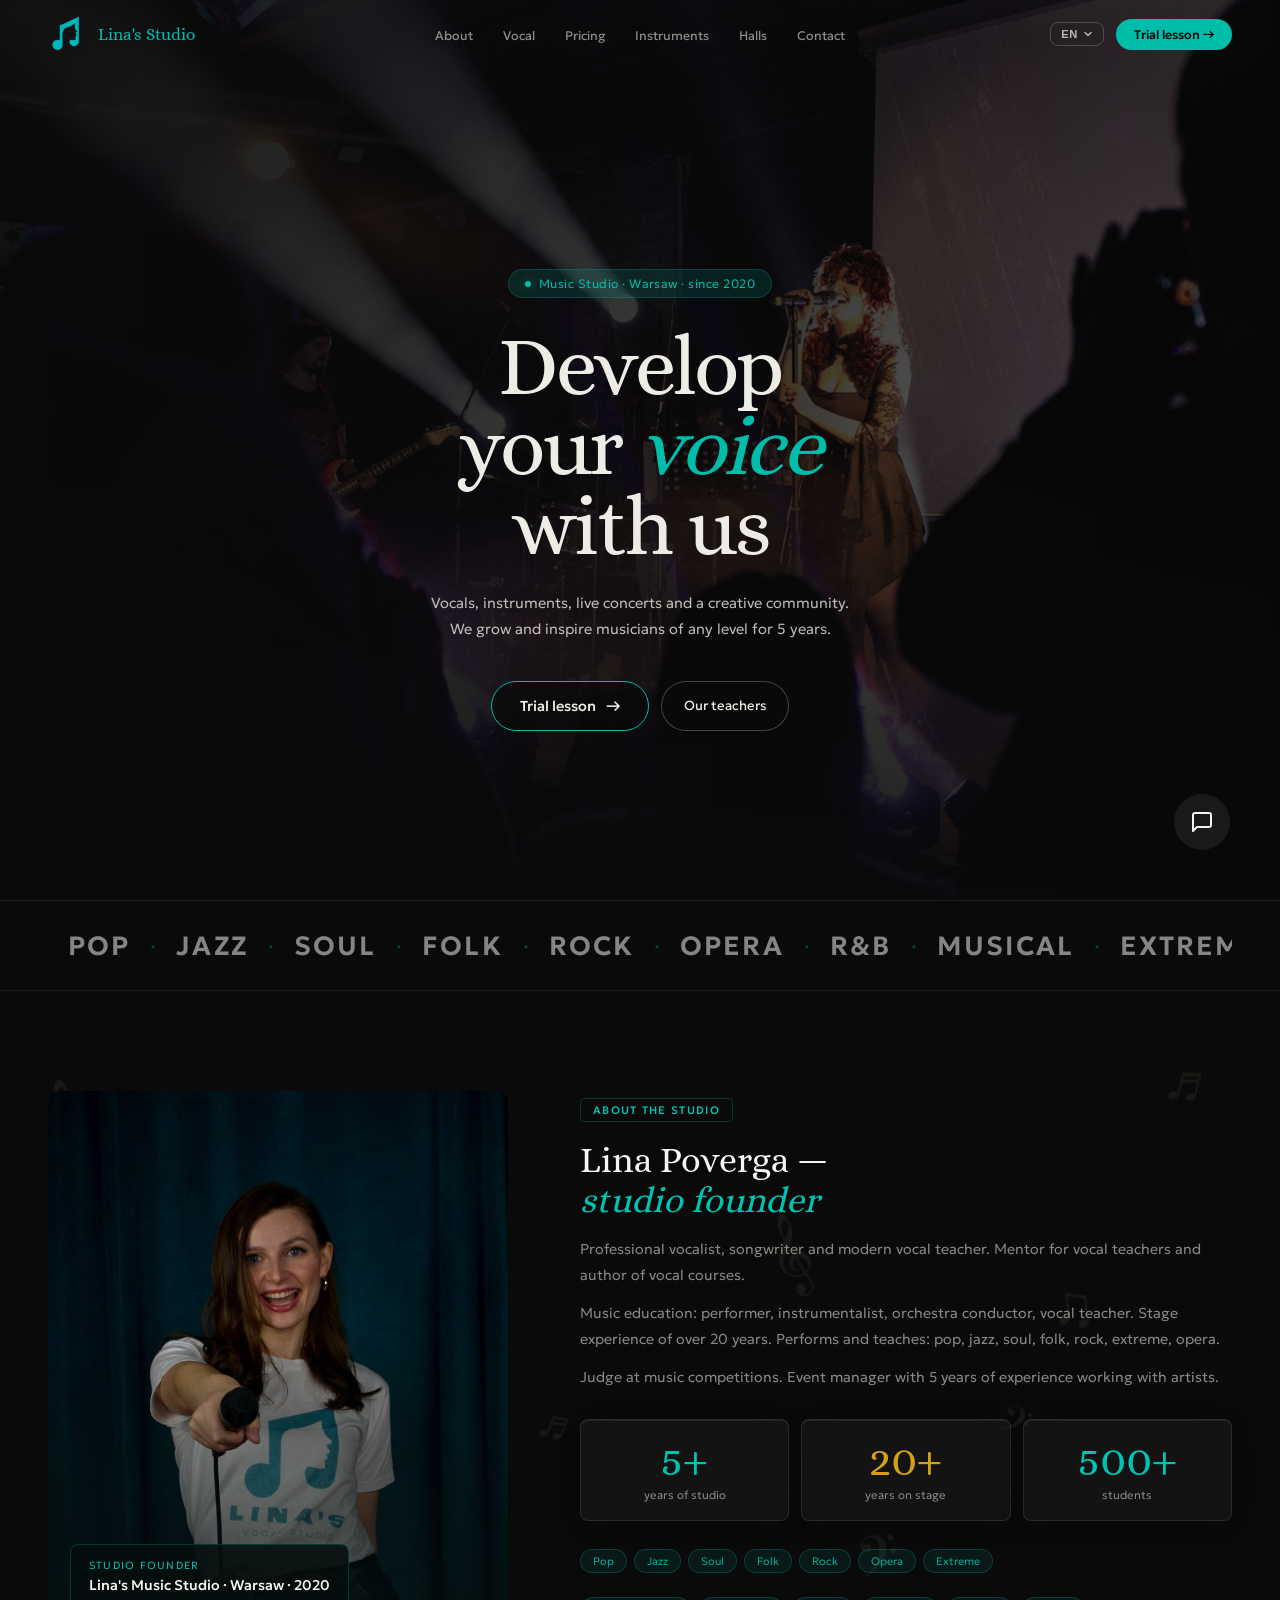
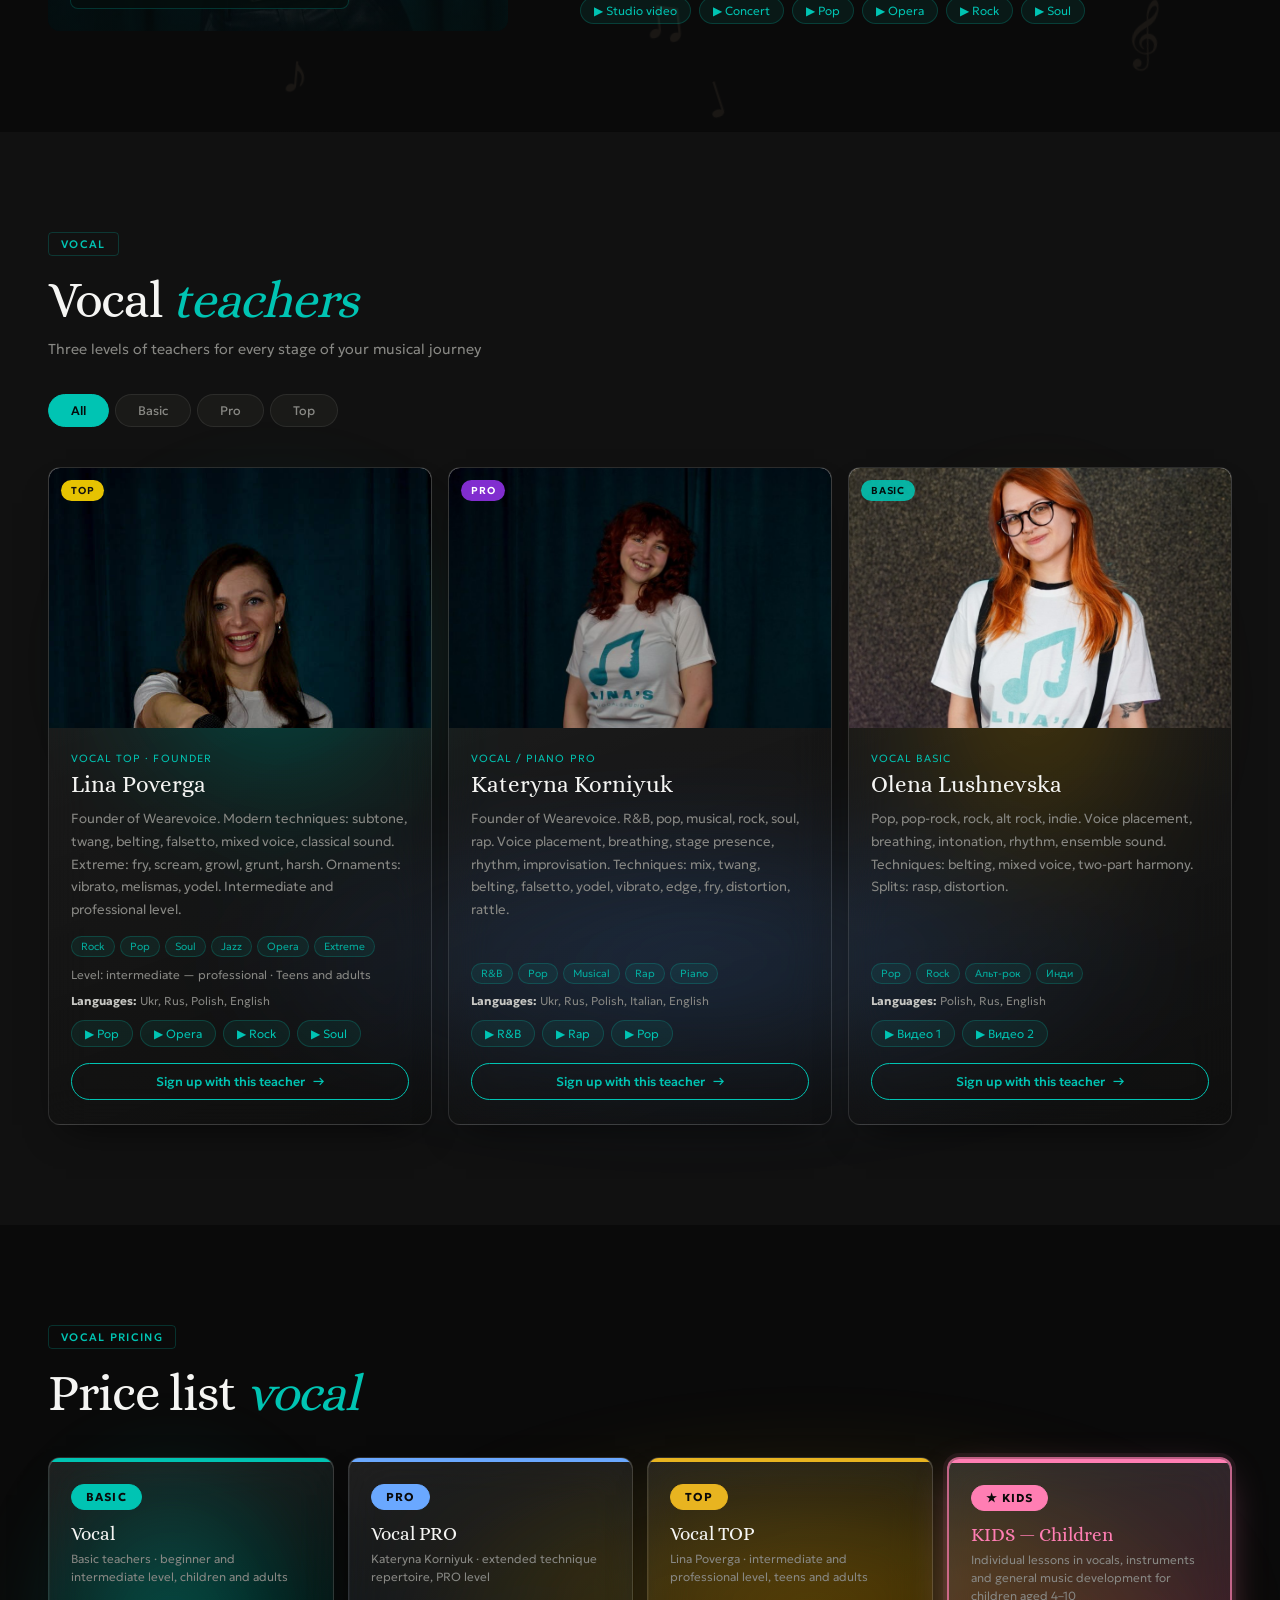
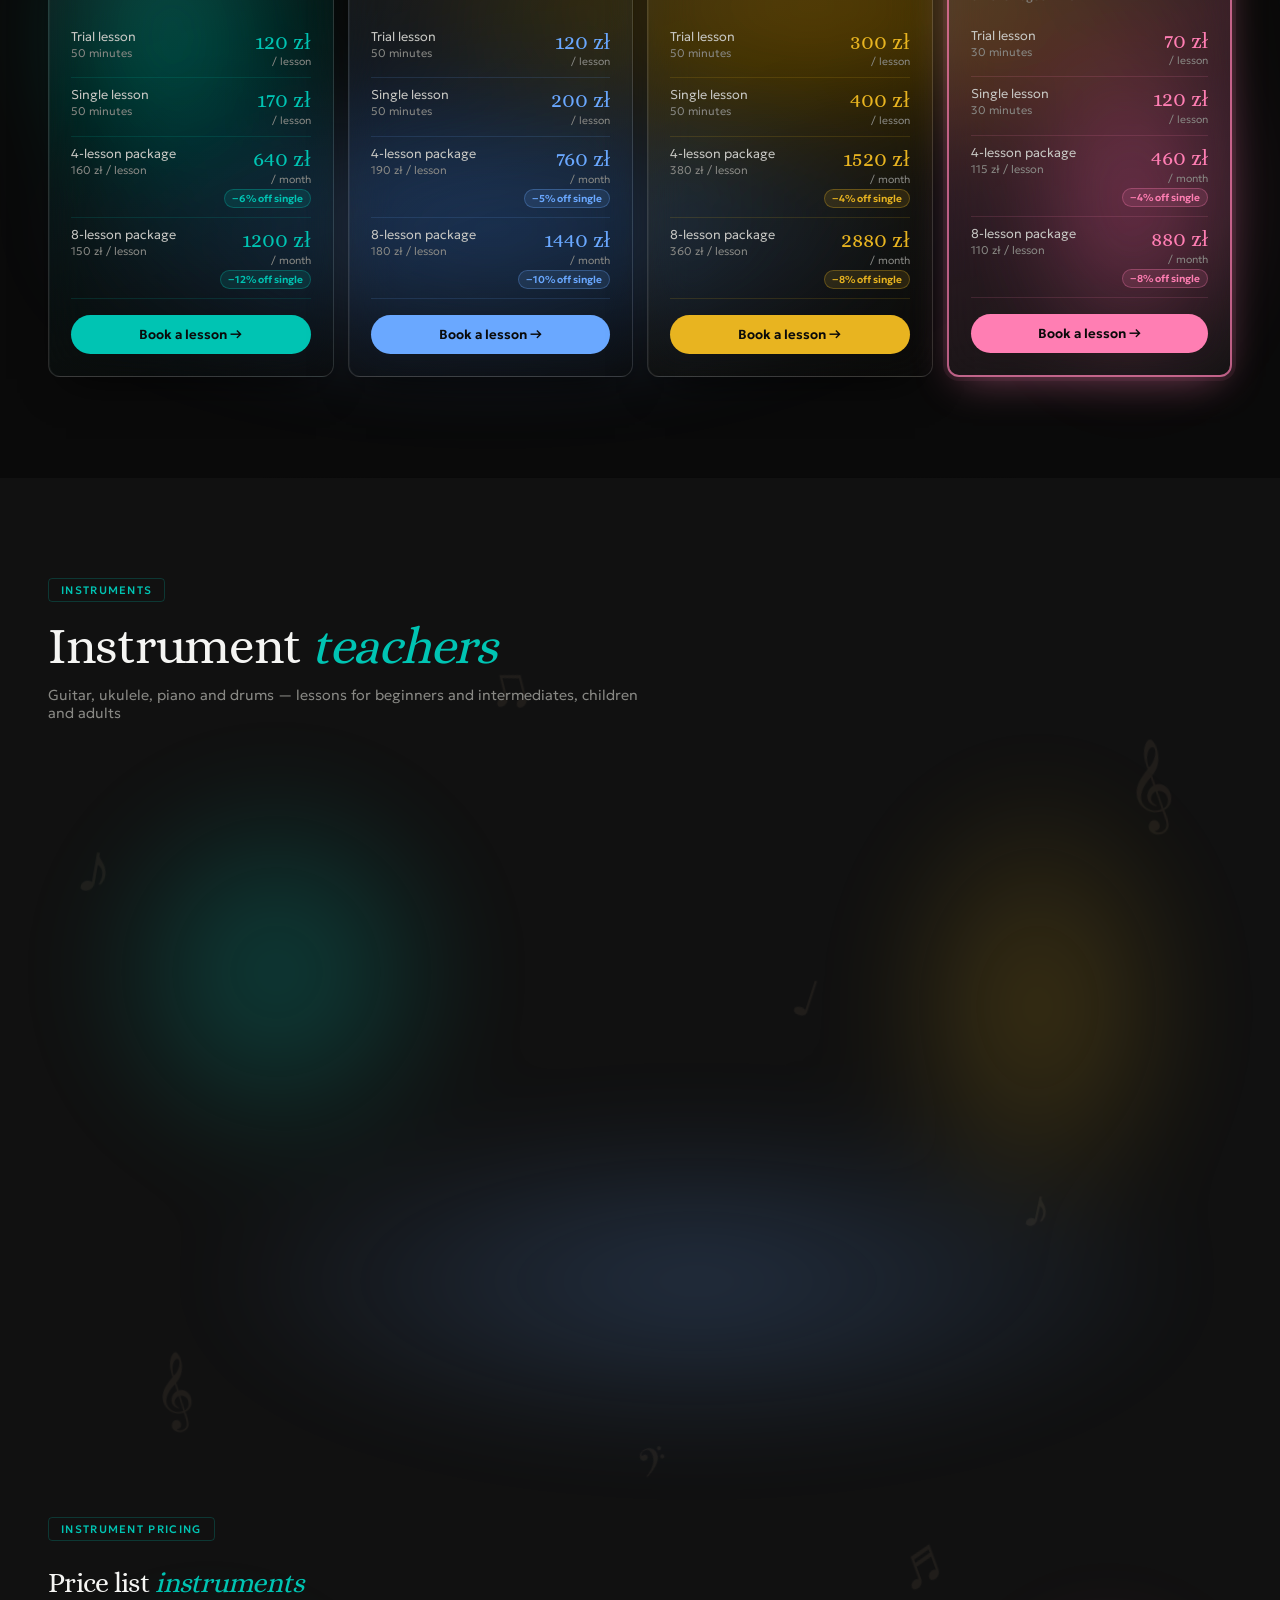
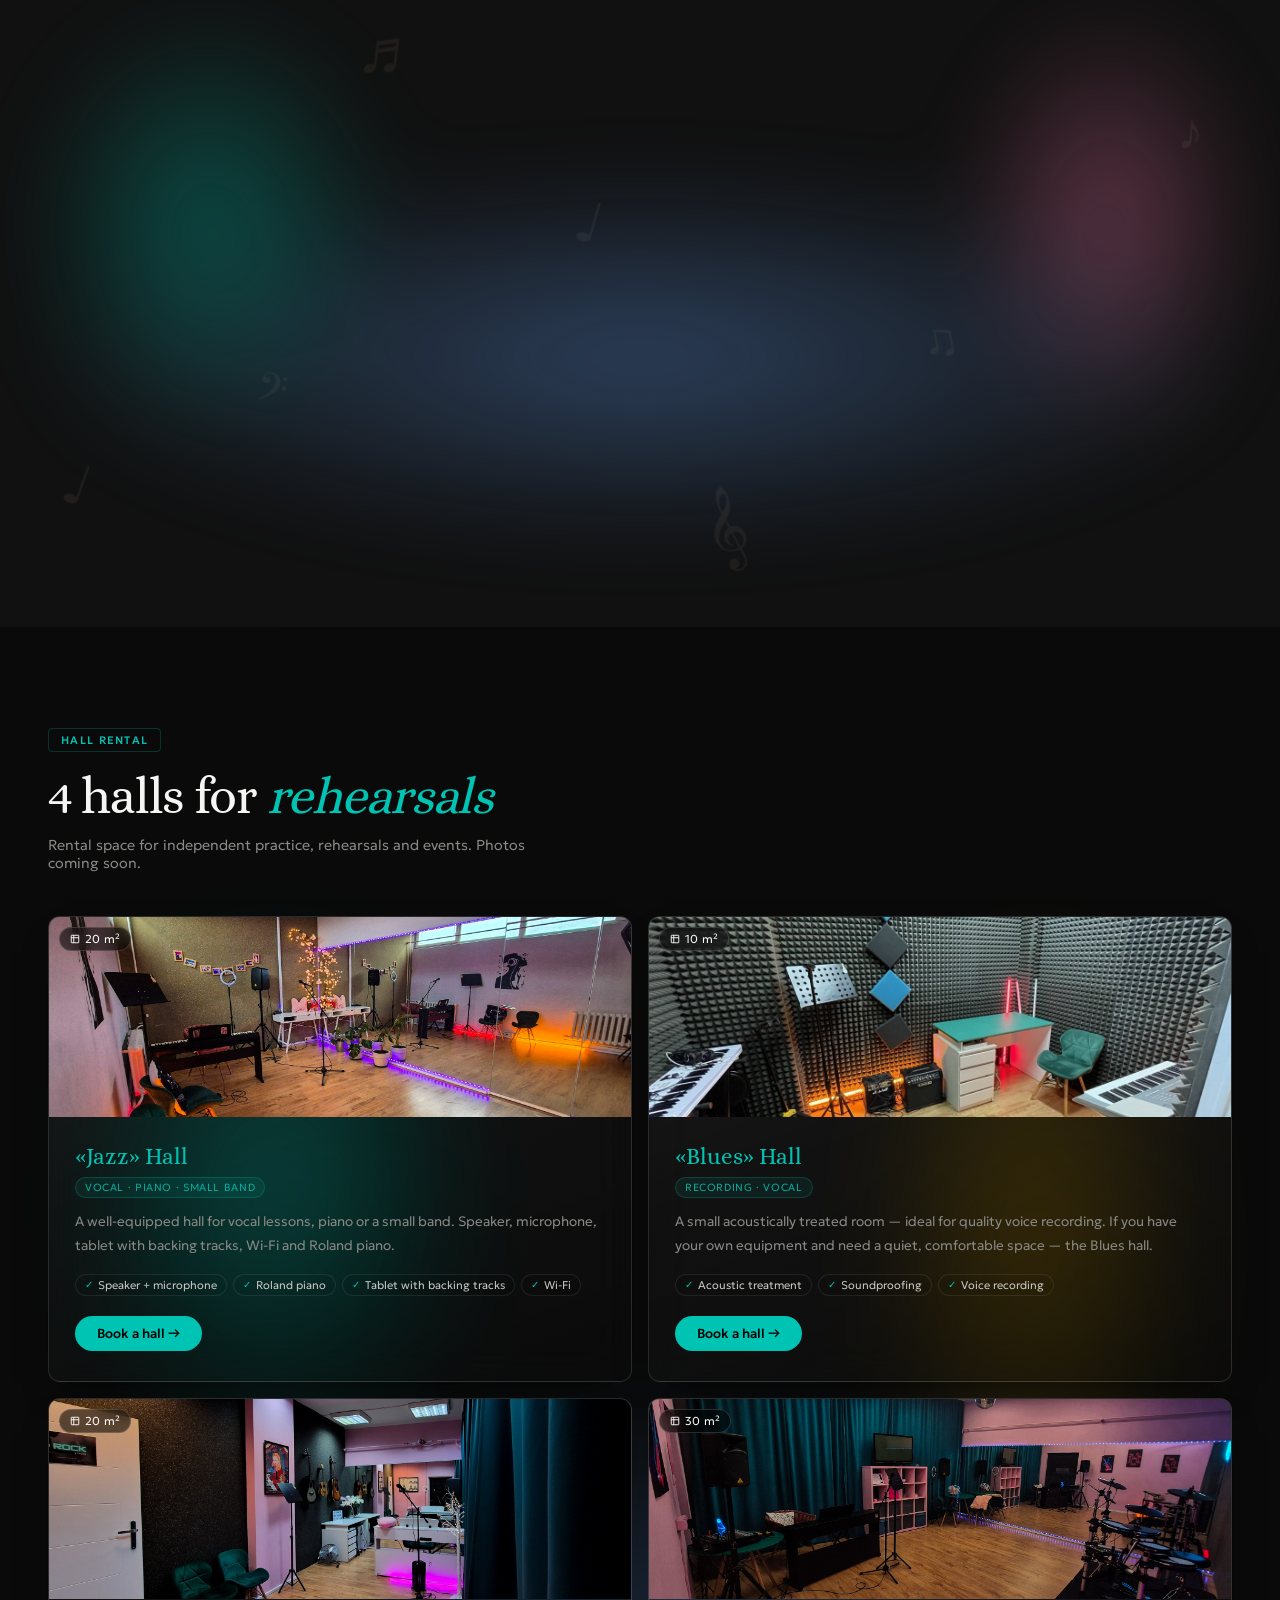
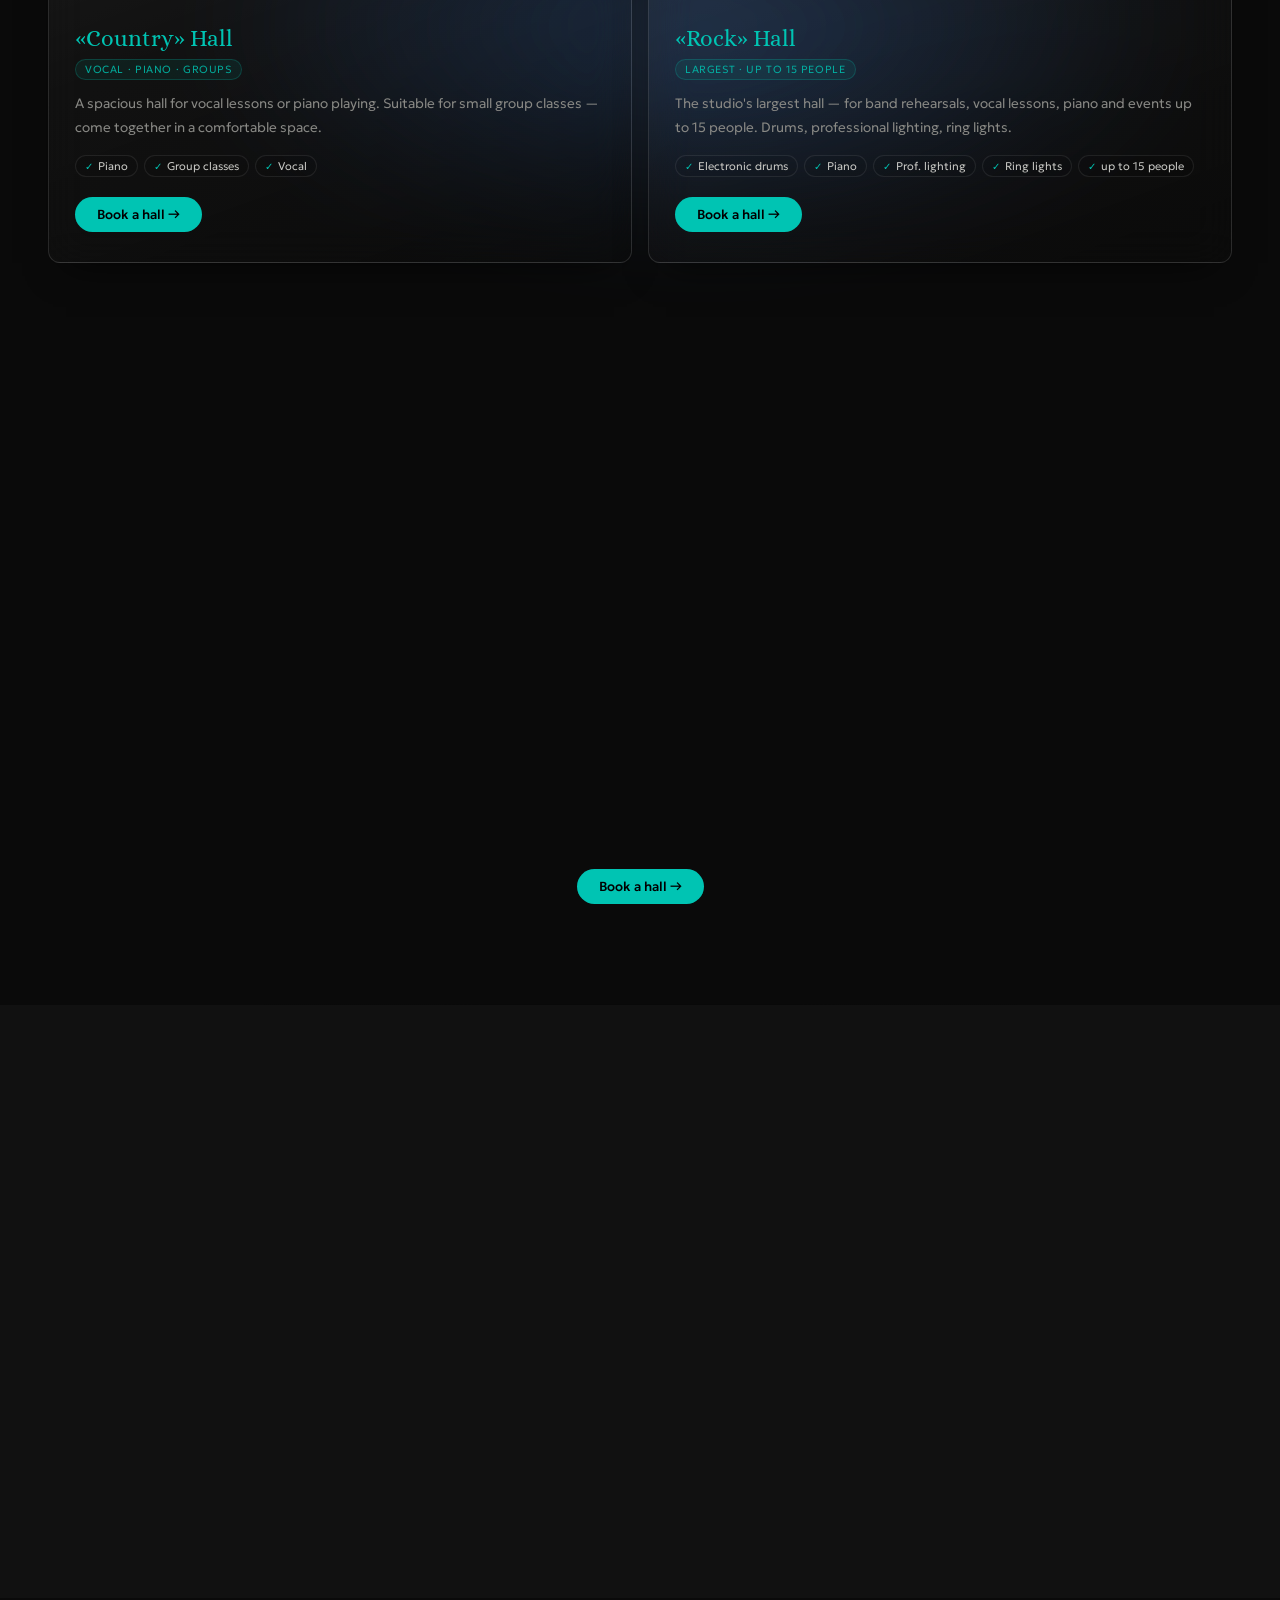
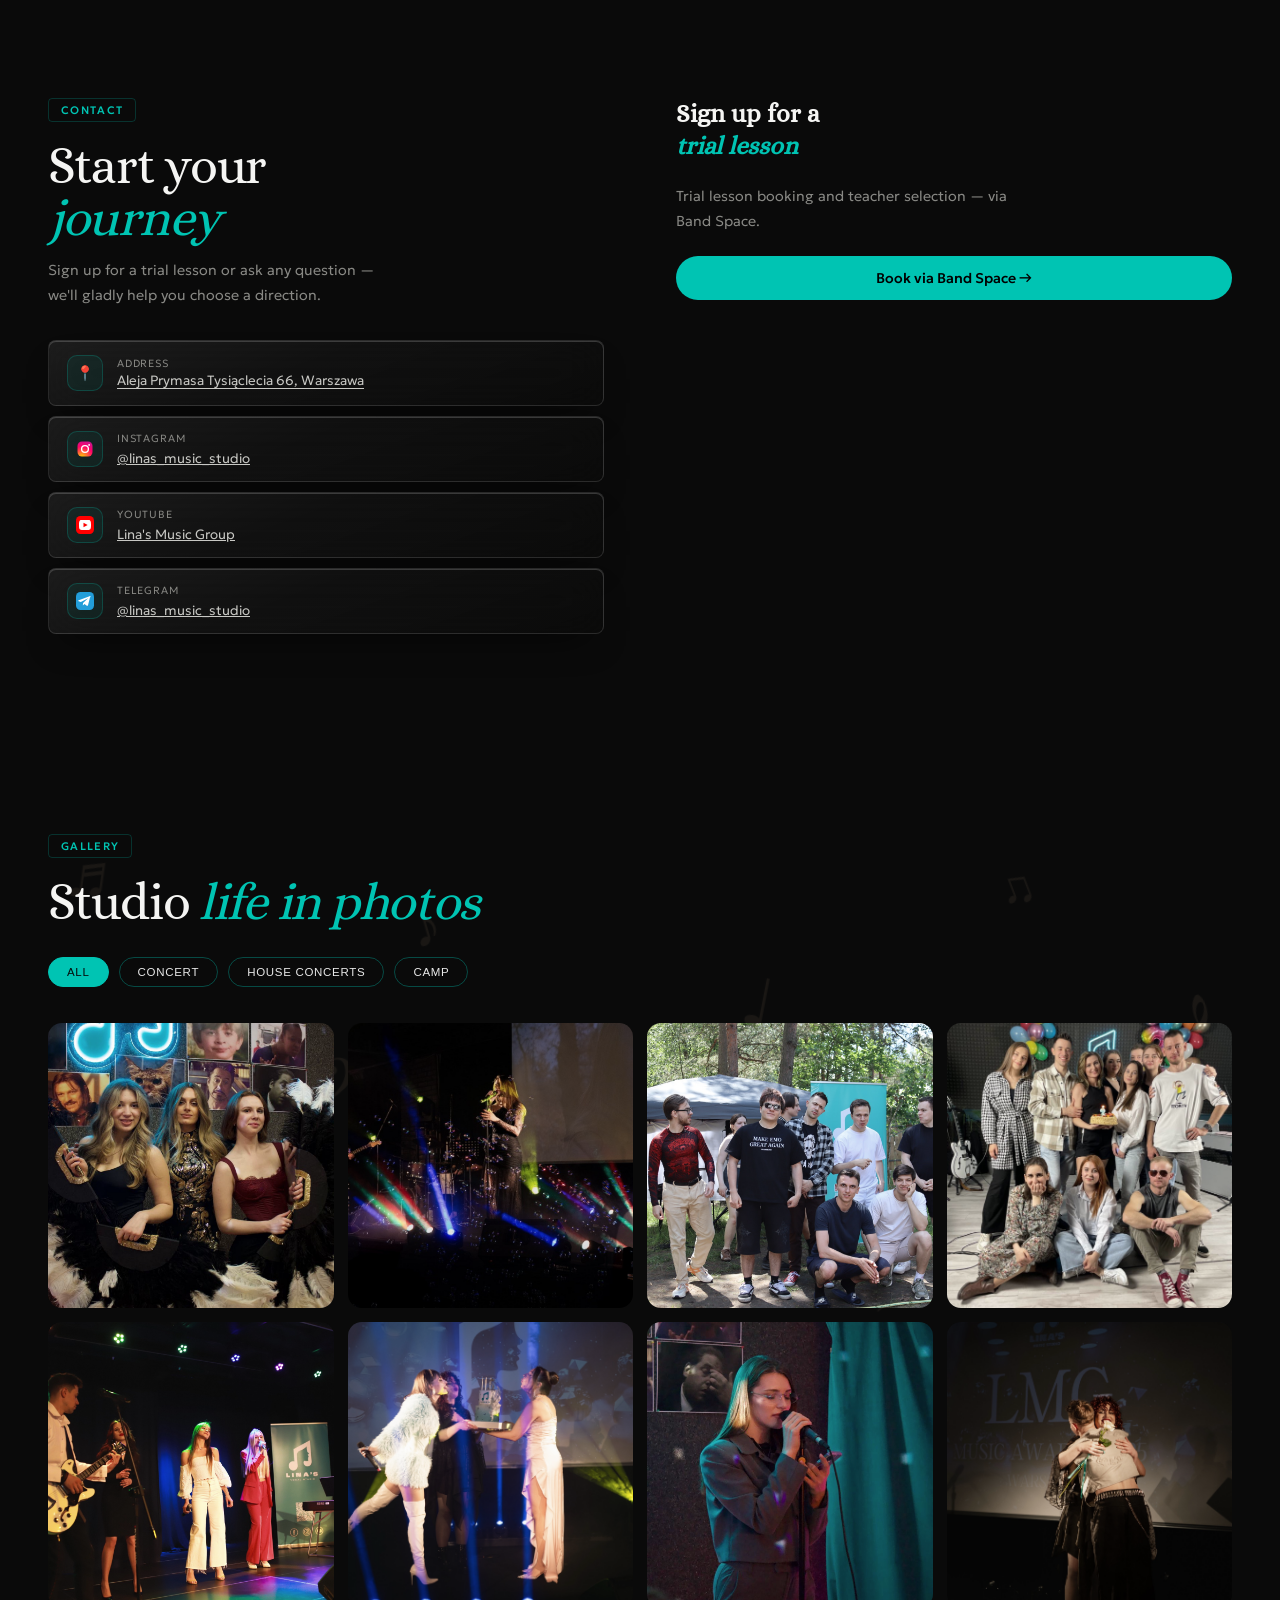
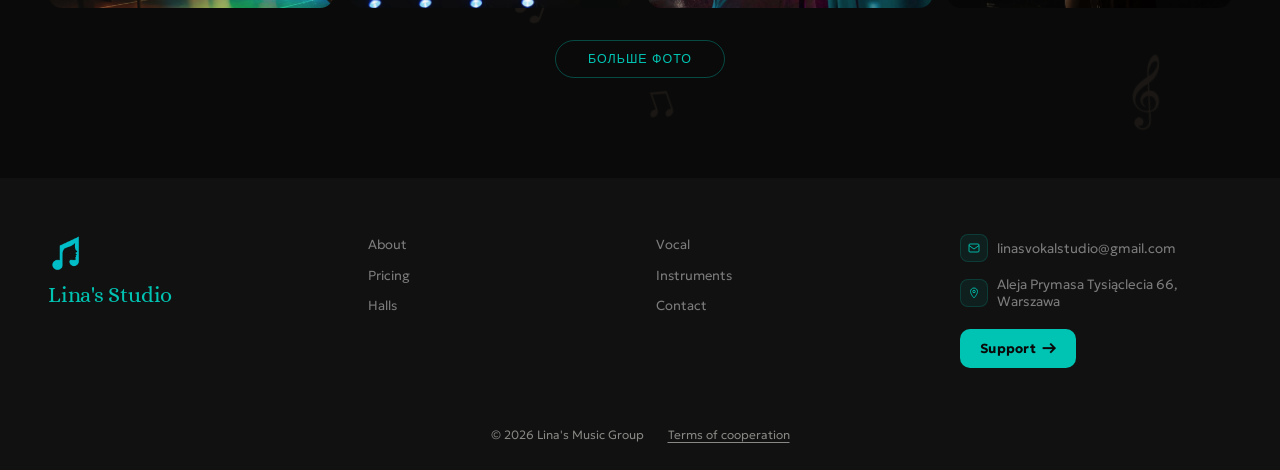
==== index.html @ 761668f8 "Shimmering colour strip for the next-event ribbon; menu item back to plain teal Co-Authored-By: Clau" ====
<!doctype html>
<html lang="ru">
  <head>
    <meta charset="UTF-8" />
    <meta name="viewport" content="width=device-width, initial-scale=1.0" />
    <title>Lina's Music Studio Варшава — Уроки вокала, гитары и фортепиано</title>
    <meta name="description" content="Музыкальная студия в Варшаве: уроки вокала, гитары, укулеле и фортепиано. Профессиональные педагоги, дети и взрослые. Пробный урок от 70 zł. Аренда репетиционных залов." />
    <meta name="keywords" content="уроки вокала Варшава, музыкальная студия Варшава, уроки гитары Варшава, уроки фортепиано Варшава, вокальная студия, nauka śpiewu Warszawa, szkoła muzyczna Warszawa" />
    <link rel="canonical" href="https://linasmusicgroup.org/" />
    <meta property="og:type" content="website" />
    <meta property="og:url" content="https://linasmusicgroup.org/" />
    <meta property="og:title" content="Lina's Music Studio — Вокал и инструменты в Варшаве" />
    <meta property="og:description" content="Профессиональные уроки вокала, гитары и фортепиано в Варшаве. Опытные педагоги, аренда залов. Пробный урок от 70 zł." />
    <meta property="og:image" content="https://linasmusicgroup.org/hero-concert.jpg" />
    <meta property="og:locale" content="ru_RU" />
    <meta property="og:site_name" content="Lina's Music Studio" />
    <meta name="twitter:card" content="summary_large_image" />
    <meta name="twitter:title" content="Lina's Music Studio — Вокал и инструменты в Варшаве" />
    <meta name="twitter:description" content="Уроки вокала, гитары и фортепиано в Варшаве. Запишись на пробный урок." />
    <meta name="twitter:image" content="https://linasmusicgroup.org/hero-concert.jpg" />
    <script type="application/ld+json">
    {
      "@context": "https://schema.org",
      "@type": "MusicSchool",
      "name": "Lina's Music Studio",
      "url": "https://linasmusicgroup.org",
      "description": "Профессиональная музыкальная студия в Варшаве: уроки вокала, гитары, укулеле и фортепиано.",
      "address": {
        "@type": "PostalAddress",
        "streetAddress": "Aleja Prymasa Tysiąclecia 66",
        "addressLocality": "Warszawa",
        "addressCountry": "PL"
      },
      "email": "linasvokalstudio@gmail.com",
      "priceRange": "70–300 zł",
      "image": "https://linasmusicgroup.org/hero-concert.jpg",
      "founder": { "@type": "Person", "name": "Lina Poverga" },
      "sameAs": ["https://www.instagram.com/linas_music_studio"]
    }
    </script>
    <link rel="icon" type="image/png" href="logo lina's.png" />
    <link
      href="https://fonts.googleapis.com/css2?family=Alice&family=Geologica:wght@300;400;500;600&display=swap"
      rel="stylesheet"
    />
    <link rel="stylesheet" href="styles.css" />
  </head>
  <body>
    <div class="orb orb-1"></div>
    <div class="orb orb-2"></div>
    <div class="orb orb-3"></div>
    <div class="orb orb-4"></div>


    <!-- NAV -->
    <nav id="mainNav">
      <div class="nav-inner">
      <a href="#" class="nav-brand">
        <img
          src="logo lina's.png"
          alt="Logo"
          style="height: 40px; width: auto; object-fit: contain;"
        />
        <span class="nav-brand-fb">Lina's Studio</span>
      </a>
      <div class="nav-center">
        <ul class="nav-links">
          <li><a href="#founder" data-i18n="nav.about">О студии</a></li>
          <li><a href="#vocal" data-i18n="nav.vocal">Вокал</a></li>
          <li><a href="#pricing" data-i18n="nav.pricing">Цены</a></li>
          <li>
            <a href="#instruments" data-i18n="nav.instruments">Инструменты</a>
          </li>
          <li><a href="#halls" data-i18n="nav.halls">Залы</a></li>
          <li data-afisha-link hidden><a href="#afisha" class="nav-afisha" data-i18n="content.ev.ui.nav">Афиша</a></li>
          <li><a href="#contact" data-i18n="nav.contact">Контакты</a></li>
        </ul>
      </div>
      <div class="nav-right">
        <div class="lang-switcher" id="langSwitcher">
          <button class="lang-select-btn" id="langSelectBtn" onclick="toggleLangMenu()">
            <span id="langSelectLabel">RU</span>
            <svg width="10" height="10" viewBox="0 0 10 10" fill="none"><path d="M2 3.5L5 6.5L8 3.5" stroke="currentColor" stroke-width="1.5" stroke-linecap="round"/></svg>
          </button>
          <ul class="lang-dropdown" id="langDropdown">
            <li onclick="selectLang('ru', 'RU')">Русский</li>
            <li onclick="selectLang('en', 'EN')">English</li>
            <li onclick="selectLang('pl', 'PL')">Polski</li>
          </ul>
        </div>
        <button
          class="nav-hamburger"
          id="navHamburger"
          onclick="toggleMenu()"
          aria-label="Меню"
        >
          <span></span><span></span><span></span>
        </button>
        <a
          href="https://app.band-space.com/user/search/warszawa/linas_music_studio/tutors"
          target="_blank"
          rel="noopener"
          class="btn-pill btn-teal"
          style="font-size: 0.78rem; padding: 8px 18px"
          data-i18n="nav.cta"
          >Пробный урок →</a
        >
      </div>
      </div>
    </nav>

    <!-- MOBILE MENU -->
    <div class="mobile-menu" id="mobileMenu">
      <div class="mobile-menu-topbar">
        <span class="mobile-menu-logo">Lina's Studio</span>
        <button class="mobile-menu-x" onclick="toggleMenu()">✕</button>
      </div>
      <a href="#founder" onclick="toggleMenu()" data-i18n="nav.about"
        >О студии</a
      >
      <a href="#vocal" onclick="toggleMenu()" data-i18n="nav.vocal">Вокал</a>
      <a href="#pricing" onclick="toggleMenu()" data-i18n="nav.pricing">Цены</a>
      <a href="#instruments" onclick="toggleMenu()" data-i18n="nav.instruments"
        >Инструменты</a
      >
      <a href="#halls" onclick="toggleMenu()" data-i18n="nav.halls">Залы</a>
      <a href="#afisha" onclick="toggleMenu()" data-afisha-link hidden data-i18n="content.ev.ui.nav">Афиша</a>
      <a href="#contact" onclick="toggleMenu()" data-i18n="nav.contact"
        >Контакты</a
      >
    </div>

    <!-- HERO -->
    <section class="hero">
    <!-- Music note decorations -->
    <div class="music-deco" aria-hidden="true">
      <span class="mn" style="left:4%;top:8%;font-size:4.5rem;--d:0s;--r:-15deg">𝄞</span>
      <span class="mn" style="left:18%;top:22%;font-size:3rem;--d:1.2s;--r:10deg">♩</span>
      <span class="mn" style="left:32%;top:5%;font-size:3.5rem;--d:2.4s;--r:-8deg">♪</span>
      <span class="mn" style="left:48%;top:14%;font-size:2.5rem;--d:0.6s;--r:20deg">♫</span>
      <span class="mn" style="left:62%;top:3%;font-size:5rem;--d:3.1s;--r:-12deg">𝄢</span>
      <span class="mn" style="left:76%;top:18%;font-size:3.2rem;--d:1.8s;--r:5deg">♩</span>
      <span class="mn" style="left:88%;top:7%;font-size:2.8rem;--d:2.9s;--r:-20deg">♬</span>

      <span class="mn" style="left:8%;top:38%;font-size:3.6rem;--d:0.9s;--r:14deg">♫</span>
      <span class="mn" style="left:23%;top:52%;font-size:5.5rem;--d:2.2s;--r:-6deg">𝄞</span>
      <span class="mn" style="left:40%;top:44%;font-size:2.6rem;--d:3.5s;--r:18deg">♪</span>
      <span class="mn" style="left:55%;top:60%;font-size:4rem;--d:1s;--r:-10deg">♩</span>
      <span class="mn" style="left:70%;top:40%;font-size:3rem;--d:4s;--r:8deg">♬</span>
      <span class="mn" style="left:85%;top:55%;font-size:4.8rem;--d:0.4s;--r:-18deg">𝄢</span>
      <span class="mn" style="left:93%;top:35%;font-size:3.2rem;--d:2.7s;--r:22deg">♫</span>

      <span class="mn" style="left:2%;top:70%;font-size:3.8rem;--d:1.5s;--r:-9deg">♩</span>
      <span class="mn" style="left:15%;top:82%;font-size:4rem;--d:3.8s;--r:12deg">𝄞</span>
      <span class="mn" style="left:30%;top:75%;font-size:3.2rem;--d:0.3s;--r:-16deg">♪</span>
      <span class="mn" style="left:45%;top:88%;font-size:5rem;--d:2.6s;--r:7deg">𝄢</span>
      <span class="mn" style="left:60%;top:78%;font-size:2.8rem;--d:1.1s;--r:-22deg">♬</span>
      <span class="mn" style="left:75%;top:90%;font-size:3.5rem;--d:3.3s;--r:15deg">♫</span>
      <span class="mn" style="left:90%;top:72%;font-size:3rem;--d:0.7s;--r:-5deg">♩</span>
    </div>
      <div class="hero-bg"><img src="hero-concert.jpg" alt="Concert" /></div>
      <div id="dotGrid"></div>
      <div class="hero-inner">
        <div class="hero-left">
          <div class="hero-chip reveal" data-i18n="hero.chip">
            Музыкальная студия · Варшава · с 2020 года
          </div>
          <h1 class="hero-h1 reveal" data-i18n-html="hero.h1">
            Развивай<br />свой <em>голос</em><br />с нами
          </h1>
          <p class="hero-sub reveal" data-i18n="hero.sub">
            Вокал, инструменты, живые концерты и творческое сообщество. Растим и
            вдохновляем музыкантов любого уровня уже 5 лет.
          </p>
          <div class="hero-cta reveal">
            <a href="https://app.band-space.com/user/search/warszawa/linas_music_studio/tutors" target="_blank" rel="noopener" class="btn-hero-primary">
              <span class="btn-hero-bg"></span>
              <span class="btn-hero-text" data-i18n="hero.cta1"
                >Пробный урок</span
              >
              <span class="btn-hero-arrow">→</span>
            </a>
            <a href="#vocal" class="btn-pill-outline" data-i18n="hero.cta2"
              >Наши преподаватели</a
            >
          </div>
        </div>
      </div>
    </section>

    <!-- TRUSTED -->
    <div class="trusted">
      <div class="trusted-marquee-wrap">
        <div class="trusted-marquee-track"><span class="tlogo">Pop</span><span class="tlogo-sep">·</span><span class="tlogo">Jazz</span><span class="tlogo-sep">·</span><span class="tlogo">Soul</span><span class="tlogo-sep">·</span><span class="tlogo">Folk</span><span class="tlogo-sep">·</span><span class="tlogo">Rock</span><span class="tlogo-sep">·</span><span class="tlogo">Opera</span><span class="tlogo-sep">·</span><span class="tlogo">R&amp;B</span><span class="tlogo-sep">·</span><span class="tlogo">Musical</span><span class="tlogo-sep">·</span><span class="tlogo">Extreme</span><span class="tlogo-sep">·</span><span class="tlogo">Pop</span><span class="tlogo-sep">·</span><span class="tlogo">Jazz</span><span class="tlogo-sep">·</span><span class="tlogo">Soul</span><span class="tlogo-sep">·</span><span class="tlogo">Folk</span><span class="tlogo-sep">·</span><span class="tlogo">Rock</span><span class="tlogo-sep">·</span><span class="tlogo">Opera</span><span class="tlogo-sep">·</span><span class="tlogo">R&amp;B</span><span class="tlogo-sep">·</span><span class="tlogo">Musical</span><span class="tlogo-sep">·</span><span class="tlogo">Extreme</span><span class="tlogo-sep">·</span></div>
      </div>
    </div>

    <!-- FOUNDER -->
    <div class="bg-dark anim-section" id="founder" style="position:relative;overflow:hidden">
      <div class="mn-section" aria-hidden="true">
        <span class="mn" style="left:3%;top:12%;font-size:5rem;--d:0.3s;--r:-12deg">𝄞</span>
        <span class="mn" style="left:91%;top:8%;font-size:3.5rem;--d:1.7s;--r:14deg">♬</span>
        <span class="mn" style="left:50%;top:80%;font-size:4rem;--d:2.5s;--r:-6deg">♫</span>
        <span class="mn" style="left:78%;top:55%;font-size:3rem;--d:0.9s;--r:20deg">𝄢</span>
        <span class="mn" style="left:15%;top:70%;font-size:3.8rem;--d:3.2s;--r:-18deg">♩</span>
        <span class="mn mn-m" style="left:35%;top:18%;font-size:3.2rem;--d:1.1s;--r:9deg">♪</span>
        <span class="mn mn-m" style="left:60%;top:30%;font-size:4.5rem;--d:2.8s;--r:-20deg">𝄞</span>
        <span class="mn mn-m" style="left:8%;top:45%;font-size:3rem;--d:0.6s;--r:16deg">♩</span>
        <span class="mn mn-m" style="left:82%;top:38%;font-size:3.8rem;--d:3.9s;--r:-7deg">♫</span>
        <span class="mn mn-m" style="left:42%;top:55%;font-size:2.8rem;--d:1.5s;--r:22deg">♬</span>
        <span class="mn mn-m" style="left:67%;top:72%;font-size:4.2rem;--d:0.2s;--r:-13deg">𝄢</span>
        <span class="mn mn-m" style="left:22%;top:88%;font-size:3.5rem;--d:2.1s;--r:5deg">♪</span>
        <span class="mn mn-m" style="left:55%;top:92%;font-size:3rem;--d:3.3s;--r:-18deg">♩</span>
        <span class="mn mn-m" style="left:88%;top:82%;font-size:3.8rem;--d:1.8s;--r:11deg">𝄞</span>
        <span class="mn mn-m" style="left:30%;top:35%;font-size:4rem;--d:4.1s;--r:-4deg">♫</span>
      </div>
      <div class="wrap">
        <div class="section">
          <div class="founder-grid">
            <div class="founder-photo reveal">
              <img
                src="photo/site/founder.jpg"
                alt="Лина Поверга"
              />
              <div class="founder-photo-overlay"></div>
              <div class="founder-badge">
                <div class="founder-badge-title" data-i18n="about.founderTitle">Основатель студии</div>
                <div class="founder-badge-val" data-i18n="about.founderVal">
                  Lina's Music Studio · Варшава · 2020
                </div>
              </div>
            </div>
            <div class="founder-text reveal">
              <div class="chip" data-i18n="about.chip">О студии</div>
              <h2 data-i18n-html="about.h2_html">Лина Поверга —<br /><em>создатель студии</em></h2>
              <p data-i18n="about.p1">
                Профессиональная вокалистка, автор песен и преподаватель
                современного вокала. Наставник преподавателей вокала и автор
                вокальных курсов.
              </p>
              <p data-i18n="about.p2">
                Музыкальное образование: артист, инструменталист, дирижёр
                оркестра, преподаватель вокала. Сценический опыт более 20 лет.
                Поёт и преподаёт: поп, джаз, соул, фолк, рок, экстрим, опера.
              </p>
              <p data-i18n="about.p3">
                Жюри музыкальных конкурсов. Ивент-менеджер с 5-летним опытом
                работы с артистами.
              </p>
              <div class="founder-stats">
                <div class="fstat">
                  <div class="fstat-num">5+</div>
                  <div class="fstat-label" data-i18n="about.stat1">
                    лет студии
                  </div>
                </div>
                <div class="fstat">
                  <div class="fstat-num" style="color: var(--gold)">20+</div>
                  <div class="fstat-label" data-i18n="about.stat2">
                    лет на сцене
                  </div>
                </div>
                <div class="fstat">
                  <div class="fstat-num">500+</div>
                  <div class="fstat-label" data-i18n="about.stat3">
                    учеников
                  </div>
                </div>
              </div>
              <div class="founder-tags">
                <span class="ftag">Поп</span><span class="ftag">Джаз</span
                ><span class="ftag">Соул</span> <span class="ftag">Фолк</span
                ><span class="ftag">Рок</span><span class="ftag">Опера</span
                ><span class="ftag">Экстрим</span>
              </div>
              <div class="vid-links">
                <a
                  href="https://youtu.be/Vx3nzS7va9E"
                  target="_blank"
                  class="vlink"
                   data-i18n="about.vidStudio">▶︎ Видео студии</a
                >
                <a
                  href="https://youtu.be/SR2O4he66WY"
                  target="_blank"
                  class="vlink"
                   data-i18n="about.vidConcert">▶︎ Концерт</a
                >
                <a
                  href="https://www.youtube.com/shorts/eAMj4xuMc4o"
                  target="_blank"
                  class="vlink"
                  >▶︎ Поп</a
                >
                <a
                  href="https://youtube.com/shorts/cJypggrLK9s?feature=share"
                  target="_blank"
                  class="vlink"
                  >▶︎ Опера</a
                >
                <a
                  href="https://youtube.com/shorts/guZ1A7CkUnk?feature=share"
                  target="_blank"
                  class="vlink"
                  >▶︎ Рок</a
                >
                <a
                  href="https://youtube.com/shorts/Y99iUkq7AjA?feature=share"
                  target="_blank"
                  class="vlink"
                  >▶︎ Соул</a
                >
              </div>
            </div>
          </div>
        </div>
      </div>
    </div>

    <div class="divider"></div>

    <!-- VOCAL TEACHERS -->
    <div class="bg-dark2" id="vocal">
      <div class="wrap">
        <div class="section">
          <div class="chip" data-i18n="vocal.chip">Вокал</div>
          <h2 class="section-title" data-i18n-html="vocal.title_html">Преподаватели <em>вокала</em></h2>
          <p
            style="
              color: var(--muted);
              font-size: 0.9rem;
              margin-bottom: 36px;
              max-width: 500px;
            "
            data-i18n="vocal.sub"
          >
            Три уровня преподавателей для любого этапа вашего музыкального пути
          </p>

          <div class="filter-tabs">
            <button class="ftab active" onclick="filterTeachers('all', this)" data-i18n="vocal.filterAll">
              Все
            </button>
            <button class="ftab" onclick="filterTeachers('basic', this)">
              Basic
            </button>
            <button class="ftab" onclick="filterTeachers('pro', this)">
              Pro
            </button>
            <button class="ftab" onclick="filterTeachers('top', this)">
              Top
            </button>
          </div>

          <div class="teachers-grid" data-content="teachers-vocal"></div>
        </div>
      </div>
    </div>

    <!-- PRICING -->
    <div class="bg-dark" id="pricing">
      <div class="wrap">
        <div class="section">
          <div class="pricing-section-header" style="margin-bottom: 24px">
            <div>
              <div class="chip" data-i18n="vocal.pricingChip">
                Цены на вокал
              </div>
              <h2 class="section-title" data-i18n-html="vocal.pricingTitle_html">Прайс-лист <em>вокал</em></h2>
            </div>
          </div>

          <div class="pricing-cards-row plans-4" data-content="prices-vocal">
          </div>
        </div>
      </div>
    </div>

    <div class="divider"></div>

    <!-- INSTRUMENT TEACHERS -->
    <div class="bg-dark2 anim-section" id="instruments" style="position:relative;overflow:hidden">
      <div class="mn-section" aria-hidden="true">
        <span class="mn" style="left:6%;top:20%;font-size:4.5rem;--d:1s;--r:10deg">♪</span>
        <span class="mn" style="left:88%;top:15%;font-size:5rem;--d:0s;--r:-8deg">𝄞</span>
        <span class="mn" style="left:45%;top:75%;font-size:3.5rem;--d:2.8s;--r:16deg">♩</span>
        <span class="mn" style="left:70%;top:60%;font-size:4rem;--d:1.5s;--r:-20deg">♬</span>
        <span class="mn" style="left:20%;top:85%;font-size:3rem;--d:3.6s;--r:8deg">𝄢</span>
        <span class="mn mn-m" style="left:38%;top:10%;font-size:3.8rem;--d:2.2s;--r:-14deg">♫</span>
        <span class="mn mn-m" style="left:62%;top:28%;font-size:3.2rem;--d:0.7s;--r:18deg">♩</span>
        <span class="mn mn-m" style="left:12%;top:50%;font-size:4.2rem;--d:3.1s;--r:-6deg">𝄞</span>
        <span class="mn mn-m" style="left:80%;top:40%;font-size:3.5rem;--d:1.9s;--r:12deg">♪</span>
        <span class="mn mn-m" style="left:50%;top:55%;font-size:2.8rem;--d:0.4s;--r:-22deg">𝄢</span>
        <span class="mn mn-m" style="left:28%;top:65%;font-size:4rem;--d:2.6s;--r:7deg">♬</span>
        <span class="mn mn-m" style="left:72%;top:82%;font-size:3rem;--d:3.8s;--r:-11deg">♫</span>
        <span class="mn mn-m" style="left:5%;top:90%;font-size:3.5rem;--d:1.3s;--r:20deg">♩</span>
        <span class="mn mn-m" style="left:55%;top:92%;font-size:4.5rem;--d:0.9s;--r:-16deg">𝄞</span>
        <span class="mn mn-m" style="left:92%;top:70%;font-size:3.2rem;--d:4.5s;--r:4deg">♪</span>
      </div>
      <div class="wrap">
        <div class="section">
          <div class="chip" data-i18n="instruments.chip">Инструменты</div>
          <h2 class="section-title" data-i18n-html="instruments.title_html">Преподаватели <em>инструментов</em></h2>
          <p
            style="
              color: var(--muted);
              font-size: 0.9rem;
              margin-bottom: 44px;
              max-width: 600px;
            "
            data-i18n="instruments.sub"
          >
            Гитара, укулеле и фортепиано — занятия для начинающих и
            продолжающих, дети и взрослые
          </p>

          <div class="instr-teachers-grid" data-content="teachers-instruments"></div>
          <!-- /instr-teachers-grid -->

          <!-- Instrument Prices -->
          <div style="margin-top: 64px">
            <div class="chip" data-i18n="instruments.pricingChip">
              Цены на инструменты
            </div>
            <h3
              class="section-title"
              style="
                font-size: clamp(1.5rem, 2.2vw, 2.2rem);
                margin-top: 10px;
                margin-bottom: 28px;
              "
              data-i18n-html="instruments.pricingTitle_html"
            >
              Прайс-лист <em>инструменты</em>
            </h3>
            <div class="pricing-cards-row plans-3" data-content="prices-instruments"></div>
          </div>
        </div>
      </div>
    </div>

    <div class="divider"></div>

    <!-- HALLS -->
    <div class="bg-dark" id="halls">
      <div class="wrap">
        <div class="section">
          <div class="chip" data-i18n="halls.chip">Аренда залов</div>
          <h2 class="section-title" data-i18n-html="halls.title_html">4 зала для <em>репетиций</em></h2>
          <p
            style="
              color: var(--muted);
              font-size: 0.9rem;
              margin-bottom: 44px;
              max-width: 520px;
            "
            data-i18n="halls.sub"
          >
            Аренда пространства для самостоятельных занятий, репетиций и
            мероприятий. Фото залов скоро появятся.
          </p>
          <div class="halls-grid">
            <div class="hall-card reveal">
              <div class="hall-img" style="padding: 0; overflow: hidden; position: relative">
                <div class="hall-sqm"><svg width="10" height="10" viewBox="0 0 24 24" fill="none" stroke="currentColor" stroke-width="2.2"><rect x="3" y="3" width="18" height="18" rx="1"/><path d="M3 9h18M9 3v18"/></svg> 20 m²</div>
                <img
                  src="photo/site/hall-1.jpg" loading="lazy"
                  style="
                    width: 100%;
                    height: 100%;
                    object-fit: cover;
                    object-position: center;
                    display: block;
                  "
                  onerror="this.parentElement.innerHTML = '🎷'"
                />
              </div>
              <div class="hall-body">
                <div class="hall-name" data-i18n="halls.jazz.name">
                  Зал «Jazz»
                </div>
                
                <div class="hall-badge" data-i18n="halls.jazz.badge">
                  Вокал · Фортепиано · Малый бенд
                </div>
                <p class="hall-desc" data-i18n="halls.jazz.desc">
                  Оснащённый зал для занятий вокалом, фортепиано или небольшого
                  бенда. Колонка, микрофон, планшет с доступом к минусам,
                  интернет и фортепиано Roland.
                </p>
                <div class="hall-features" style="margin-bottom: 0">
                  <span class="hf">Колонка + микрофон</span
                  ><span class="hf">Фортепиано Roland</span>
                  <span class="hf">Планшет с минусами</span
                  ><span class="hf">Wi-Fi</span>
                </div>

                <a
                  href="https://app.band-space.com/user/search/warszawa/linas_music_studio/tutors"
                  target="_blank"
                  rel="noopener"
                  class="btn-pill btn-teal"
                  style="margin-top: 20px; font-size: 0.82rem"
                  data-i18n="halls.bookBtn"
                  >Забронировать зал →</a
                >
              </div>
            </div>
            <div class="hall-card reveal">
              <div class="hall-img" style="padding: 0; overflow: hidden; position: relative">
                <div class="hall-sqm"><svg width="10" height="10" viewBox="0 0 24 24" fill="none" stroke="currentColor" stroke-width="2.2"><rect x="3" y="3" width="18" height="18" rx="1"/><path d="M3 9h18M9 3v18"/></svg> 10 m²</div>
                <img
                  src="photo/site/hall-2.jpg" loading="lazy"
                  style="
                    width: 100%;
                    height: 100%;
                    object-fit: cover;
                    object-position: center;
                    display: block;
                  "
                  onerror="this.parentElement.innerHTML = '🎙️'"
                />
              </div>
              <div class="hall-body">
                <div class="hall-name" data-i18n="halls.blues.name">
                  Зал «Blues»
                </div>
                
                <div class="hall-badge" data-i18n="halls.blues.badge">
                  Звукозапись · Вокал
                </div>
                <p class="hall-desc" data-i18n="halls.blues.desc">
                  Небольшой акустически обработанный зал — идеален для
                  качественной записи голоса. Если есть своя аппаратура и нужно
                  тихое удобное помещение — зал Блюз.
                </p>
                <div class="hall-features" style="margin-bottom: 0">
                  <span class="hf">Акустическая обработка</span
                  ><span class="hf">Звукоизоляция</span>
                  <span class="hf">Запись голоса</span>
                </div>

                <a
                  href="https://app.band-space.com/user/search/warszawa/linas_music_studio/tutors"
                  target="_blank"
                  rel="noopener"
                  class="btn-pill btn-teal"
                  style="margin-top: 20px; font-size: 0.82rem"
                  data-i18n="halls.bookBtn"
                  >Забронировать зал →</a
                >
              </div>
            </div>
            <div class="hall-card reveal">
              <div class="hall-img" style="padding: 0; overflow: hidden; position: relative">
                <div class="hall-sqm"><svg width="10" height="10" viewBox="0 0 24 24" fill="none" stroke="currentColor" stroke-width="2.2"><rect x="3" y="3" width="18" height="18" rx="1"/><path d="M3 9h18M9 3v18"/></svg> 20 m²</div>
                <img
                  src="photo/site/hall-3.jpg" loading="lazy"
                  style="
                    width: 100%;
                    height: 100%;
                    object-fit: cover;
                    object-position: center;
                    display: block;
                  "
                  onerror="this.parentElement.innerHTML = '🎹'"
                />
              </div>
              <div class="hall-body">
                <div class="hall-name" data-i18n="halls.count.name">
                  Зал «Country»
                </div>
                
                <div class="hall-badge" data-i18n="halls.count.badge">
                  Вокал · Фортепиано · Группы
                </div>
                <p class="hall-desc" data-i18n="halls.count.desc">
                  Просторный зал для занятий вокалом или игры на фортепиано.
                  Подходит для небольших групповых занятий — собирайтесь вместе
                  в комфортном пространстве.
                </p>
                <div class="hall-features" style="margin-bottom: 0">
                  <span class="hf">Фортепиано</span
                  ><span class="hf">Групповые занятия</span>
                  <span class="hf">Вокал</span>
                </div>

                <a
                  href="https://app.band-space.com/user/search/warszawa/linas_music_studio/tutors"
                  target="_blank"
                  rel="noopener"
                  class="btn-pill btn-teal"
                  style="margin-top: 20px; font-size: 0.82rem"
                  data-i18n="halls.bookBtn"
                  >Забронировать зал →</a
                >
              </div>
            </div>
            <div class="hall-card reveal">
              <div class="hall-img" style="padding: 0; overflow: hidden; position: relative">
                <div class="hall-sqm"><svg width="10" height="10" viewBox="0 0 24 24" fill="none" stroke="currentColor" stroke-width="2.2"><rect x="3" y="3" width="18" height="18" rx="1"/><path d="M3 9h18M9 3v18"/></svg> 30 m²</div>
                <img
                  src="photo/site/hall-4.jpg" loading="lazy"
                  style="
                    width: 100%;
                    height: 100%;
                    object-fit: cover;
                    object-position: center;
                    display: block;
                  "
                  onerror="this.parentElement.innerHTML = '🎸'"
                />
              </div>
              <div class="hall-body">
                <div class="hall-name" data-i18n="halls.rock.name">
                  Зал «Rock»
                </div>
                
                <div class="hall-badge" data-i18n="halls.rock.badge">
                  Самый большой · до 15 человек
                </div>
                <p class="hall-desc" data-i18n="halls.rock.desc">
                  Самый большой зал студии — для репетиций со своим бендом,
                  уроков вокала, фортепиано и мероприятий до 15 человек.
                  Барабаны, профессиональный свет, кольцевые лампы.
                </p>
                <div class="hall-features" style="margin-bottom: 0">
                  <span class="hf">Электронные барабаны</span
                  ><span class="hf">Фортепиано</span>
                  <span class="hf">Проф. свет</span
                  ><span class="hf">Кольцевые лампы</span
                  ><span class="hf">до 15 чел.</span>
                </div>

                <a
                  href="https://app.band-space.com/user/search/warszawa/linas_music_studio/tutors"
                  target="_blank"
                  rel="noopener"
                  class="btn-pill btn-teal"
                  style="margin-top: 20px; font-size: 0.82rem"
                  data-i18n="halls.bookBtn"
                  >Забронировать зал →</a
                >
              </div>
            </div>
          </div>

          <!-- HALL PRICING -->
          <div class="hall-pricing reveal" style="margin-top: 56px">
            <div class="chip" style="margin-bottom: 20px" data-i18n="halls.pricingChip">Аренда · Цены</div>
            <div class="hall-price-grid">

              <div class="hp-card">
                <div class="hp-type" data-i18n="halls.hp_single">Разово</div>
                <div class="hp-price">70 <span class="hp-cur">zł</span></div>
                <div class="hp-unit" data-i18n="halls.hp_unit60">/ 60 минут</div>
              </div>

              <div class="hp-card hp-card--featured">
                <div class="hp-type" data-i18n="halls.hp_sub4h">Абонемент S · 4 ч</div>
                <div class="hp-price">260 <span class="hp-cur">zł</span></div>
                <div class="hp-unit" data-i18n="halls.hp_perHour65">65 zł / час</div>
              </div>

              <div class="hp-card hp-card--featured">
                <div class="hp-type" data-i18n="halls.hp_sub8h">Абонемент M · 8 ч</div>
                <div class="hp-price">480 <span class="hp-cur">zł</span></div>
                <div class="hp-unit" data-i18n="halls.hp_perHour60">60 zł / час</div>
              </div>

              <div class="hp-card">
                <div class="hp-type" data-i18n="halls.hp_sub12h">Абонемент L · 12 ч</div>
                <div class="hp-price">660 <span class="hp-cur">zł</span></div>
                <div class="hp-unit" data-i18n="halls.hp_perHour55">55 zł / час</div>
              </div>

              <div class="hp-card">
                <div class="hp-type" data-i18n="halls.hp_sub16h">Абонемент XL · 16 ч</div>
                <div class="hp-price">800 <span class="hp-cur">zł</span></div>
                <div class="hp-unit" data-i18n="halls.hp_perHour50">50 zł / час</div>
              </div>

            </div>

            <div class="hp-conditions">
              <div class="hp-cond-item">
                <svg width="14" height="14" viewBox="0 0 24 24" fill="none" stroke="var(--teal)" stroke-width="2"><circle cx="12" cy="12" r="10"/><path d="M12 8v4l3 3"/></svg>
                <span data-i18n="halls.hp_cond1">Во время аренды доступна вся необходимая техника и помощь администратора</span>
              </div>
              <div class="hp-cond-item">
                <svg width="14" height="14" viewBox="0 0 24 24" fill="none" stroke="var(--teal)" stroke-width="2"><rect x="3" y="4" width="18" height="18" rx="2"/><path d="M16 2v4M8 2v4M3 10h18"/></svg>
                <span data-i18n="halls.hp_cond2">Доступны 4 зала — Rock, Jazz, Country, Blues</span>
              </div>
              <div class="hp-cond-item">
                <svg width="14" height="14" viewBox="0 0 24 24" fill="none" stroke="var(--teal)" stroke-width="2"><path d="M12 2a10 10 0 1 0 0 20 10 10 0 0 0 0-20z"/><path d="M12 8v4l3 3"/></svg>
                <span data-i18n="halls.hp_cond3">Бронь актуальна только после внесения предоплаты</span>
              </div>
              <div class="hp-cond-item">
                <svg width="14" height="14" viewBox="0 0 24 24" fill="none" stroke="var(--teal)" stroke-width="2"><path d="M17 21v-2a4 4 0 0 0-4-4H5a4 4 0 0 0-4 4v2"/><circle cx="9" cy="7" r="4"/><path d="M23 21v-2a4 4 0 0 0-3-3.87M16 3.13a4 4 0 0 1 0 7.75"/></svg>
                <span data-i18n="halls.hp_cond4">Мероприятия в нескольких залах и аренда техники — стоимость индивидуально</span>
              </div>
            </div>
          </div>

          <div style="text-align: center; margin-top: 40px">
            <a
              href="https://app.band-space.com/user/search/warszawa/linas_music_studio/tutors"
              target="_blank"
              rel="noopener"
              class="btn-pill btn-teal"
              data-i18n="halls.bookBtn"
              >Забронировать зал →</a
            >
          </div>
        </div>
      </div>
    </div>

    <div class="divider"></div>

    <!-- AFISHA: upcoming events from content.js (edited in /admin/, tab «Події») -->
    <div class="bg-dark2 anim-section afisha" id="afisha" hidden>
      <div class="wrap">
        <div class="section">
          <div class="chip" data-afisha="chip">Афиша</div>
          <h2 class="section-title" data-afisha="title">Ближайшие <em>события</em></h2>
          <div class="afisha-grid" data-content="events"></div>
        </div>
      </div>
      <div class="divider"></div>
    </div>

    <!-- CERT -->
    <div class="bg-dark2" id="cert">
      <div class="wrap">
        <div class="section">
          <div class="cert-grid">
            <div class="cert-visual reveal">
              <img class="cert-img" src="photo/gift-certificate.jpg" alt="Lina's Music Studio — Gift Certificate" loading="lazy" width="1600" height="740" />
            </div>
            <div class="reveal">
              <div class="chip" data-i18n="cert.chip">Подарок</div>
              <h2 class="section-title" data-i18n-html="cert.title_html">Подари<br /><em>музыку</em></h2>
              <p
                style="
                  color: var(--muted);
                  line-height: 1.8;
                  font-size: 0.92rem;
                  margin-top: 8px;
                  margin-bottom: 10px;
                "
              >
                <span data-i18n="cert.p1">Сертификат на занятия — идеальный подарок для тех, кто мечтает
                петь, играть или открыть для себя мир музыки.</span>
              </p>
              <p
                style="
                  color: var(--muted);
                  line-height: 1.8;
                  font-size: 0.92rem;
                  margin-bottom: 20px;
                "
              >
                <span data-i18n="cert.p2">Действует для любого направления: вокал, инструменты,
                мастер-классы.</span>
              </p>
              <div class="cert-price">
                <span class="cert-from" data-i18n="cert.from">от</span>
                <span class="cert-num">120</span>
                <span class="cert-cur">PLN</span>
              </div>
              <a
                href="https://app.band-space.com/user/search/warszawa/linas_music_studio/tutors"
                target="_blank"
                rel="noopener"
                class="btn-pill btn-teal"
                data-i18n="cert.btn"
                >Получить сертификат →</a
              >
            </div>
          </div>
        </div>
      </div>
    </div>

    <!-- CONTACTS -->
    <div class="bg-dark" id="contact">
      <div class="wrap">
        <div class="section">
          <div class="contact-grid">
            <div>
              <div class="chip" data-i18n="contact.chip">Контакты</div>
              <h2 class="section-title" data-i18n-html="contact.title_html">
                Начни своё<br /><em>путешествие</em>
              </h2>
              <p
                style="
                  color: var(--muted);
                  line-height: 1.75;
                  font-size: 0.9rem;
                  margin-top: 10px;
                  max-width: 340px;
                "
              >
                <span data-i18n="contact.sub">Запишись на пробный урок или задай любой вопрос — мы с радостью
                ответим и поможем выбрать направление.</span>
              </p>
              <div class="contact-details">
                <div class="contact-item">
                  <div class="ci-icon">📍</div>
                  <div>
                    <div class="ci-label" data-i18n="contact.addressLabel">Адрес</div>
                    <div class="ci-val" data-i18n-html="contact.cityVal">
                      <a href="https://maps.app.goo.gl/wKpDDY1Lx38wNLuT8" target="_blank" rel="noopener" style="color:inherit;text-decoration:underline;text-underline-offset:3px;">Aleja Prymasa Tysiąclecia 66, Warszawa</a>
                    </div>
                  </div>
                </div>
                <div class="contact-item">
                  <div class="ci-icon">
                    <svg
                      width="18"
                      height="18"
                      viewBox="0 0 24 24"
                      fill="none"
                      xmlns="http://www.w3.org/2000/svg"
                    >
                      <defs>
                        <radialGradient id="ig1" cx="30%" cy="107%" r="150%">
                          <stop offset="0%" stop-color="#ffd600" />
                          <stop offset="50%" stop-color="#ff0069" />
                          <stop offset="100%" stop-color="#9c27b0" />
                        </radialGradient>
                      </defs>
                      <rect
                        x="2"
                        y="2"
                        width="20"
                        height="20"
                        rx="6"
                        fill="url(#ig1)"
                      />
                      <circle
                        cx="12"
                        cy="12"
                        r="4.5"
                        stroke="white"
                        stroke-width="1.8"
                        fill="none"
                      />
                      <circle cx="17.5" cy="6.5" r="1.2" fill="white" />
                    </svg>
                  </div>
                  <div>
                    <div class="ci-label">Instagram</div>
                    <a
                      href="https://www.instagram.com/linas_music_studio?igsh=MWpycjZiZ3Awdnp3Mw=="
                      target="_blank"
                      class="ci-val"
                      >@linas_music_studio</a
                    >
                  </div>
                </div>
                <div class="contact-item">
                  <div class="ci-icon">
                    <svg
                      width="18"
                      height="18"
                      viewBox="0 0 24 24"
                      fill="none"
                      xmlns="http://www.w3.org/2000/svg"
                    >
                      <rect width="24" height="24" rx="6" fill="#FF0000" />
                      <path
                        d="M19.8 8.2s-.2-1.4-.8-2c-.7-.8-1.6-.8-2-.8C14.8 5.3 12 5.3 12 5.3s-2.8 0-5 .1c-.4 0-1.3 0-2 .8-.6.6-.8 2-.8 2S4 9.8 4 11.3v1.4c0 1.5.2 3 .2 3s.2 1.4.8 2c.7.8 1.7.7 2.2.8C8.6 18.7 12 18.7 12 18.7s2.8 0 5-.1c.4 0 1.3 0 2-.8.6-.6.8-2 .8-2s.2-1.5.2-3v-1.4c0-1.5-.2-3.2-.2-3.2z"
                        fill="white"
                      />
                      <path d="M10 15V9l5.5 3-5.5 3z" fill="#FF0000" />
                    </svg>
                  </div>
                  <div>
                    <div class="ci-label">YouTube</div>
                    <a
                      href="https://www.youtube.com/channel/UCX8FXuPro8TniGT2qJDRTTQ"
                      target="_blank"
                      class="ci-val"
                      >Lina's Music Group</a>
                  </div>
                </div>
                <div class="contact-item">
                  <div class="ci-icon">
                    <svg
                      width="18"
                      height="18"
                      viewBox="0 0 24 24"
                      fill="none"
                      xmlns="http://www.w3.org/2000/svg"
                    >
                      <rect width="24" height="24" rx="6" fill="#229ED9" />
                      <path
                        d="M18.9 6.3L16 17.6c-.2.9-.8 1.1-1.6.7l-3.1-2.3-1.5 1.4c-.2.2-.4.3-.7.3l.3-3.2 6.4-5.8c.3-.2 0-.4-.3-.2L6.5 13.4 3.5 12.4c-.9-.3-.9-.9.2-1.3l14.4-5.6c.8-.3 1.5.2 1.3 1.3-.1 0-.4.5-.5.5z"
                        fill="white"
                      />
                    </svg>
                  </div>
                  <div>
                    <div class="ci-label">Telegram</div>
                    <a href="https://t.me/linas_music_studio" target="_blank" class="ci-val">@linas_music_studio</a>
                  </div>
                </div>
              </div>
            </div>
            <div>
              <h3
                style="
                  font-family: &quot;Alice&quot;, serif;
                  font-size: 1.55rem;
                  color: var(--white);
                  margin-bottom: 22px;
                  line-height: 1.3;
                "
                data-i18n-html="contact.formTitle_html"
              >
                Запишись на<br /><em
                  style="font-style: italic; color: var(--teal)"
                  >пробный урок</em
                >
              </h3>
              <p
                style="
                  color: var(--muted);
                  line-height: 1.75;
                  font-size: 0.9rem;
                  margin-bottom: 22px;
                  max-width: 340px;
                "
                data-i18n="contact.bookingSub"
              >
                Запись на пробный урок и выбор преподавателя — через Band Space.
              </p>
              <a
                href="https://app.band-space.com/user/search/warszawa/linas_music_studio/tutors"
                target="_blank"
                rel="noopener"
                class="btn-pill btn-teal"
                style="
                  width: 100%;
                  justify-content: center;
                  font-size: 0.88rem;
                  padding: 13px 24px;
                  border-radius: 100px;
                "
              >
                <span data-i18n="contact.formSubmit">Записаться на Band Space →</span>
              </a>
            </div>
          </div>
        </div>
      </div>
    </div>

    <!-- GALLERY -->
    <div class="bg-dark anim-section" id="gallery" style="position:relative;overflow:hidden">
      <div class="mn-section" aria-hidden="true">
        <span class="mn" style="left:5%;top:10%;font-size:4rem;--d:1.4s;--r:8deg">♬</span>
        <span class="mn" style="left:92%;top:25%;font-size:5rem;--d:0.2s;--r:-14deg">𝄞</span>
        <span class="mn" style="left:40%;top:80%;font-size:3.5rem;--d:2.2s;--r:20deg">♫</span>
        <span class="mn" style="left:68%;top:50%;font-size:4.5rem;--d:3.4s;--r:-9deg">𝄢</span>
        <span class="mn" style="left:18%;top:45%;font-size:3rem;--d:1s;--r:15deg">♩</span>
        <span class="mn mn-m" style="left:32%;top:15%;font-size:3.8rem;--d:2.7s;--r:-16deg">♪</span>
        <span class="mn mn-m" style="left:58%;top:22%;font-size:4.2rem;--d:0.5s;--r:11deg">♩</span>
        <span class="mn mn-m" style="left:78%;top:12%;font-size:3rem;--d:3.5s;--r:-21deg">♫</span>
        <span class="mn mn-m" style="left:10%;top:68%;font-size:4rem;--d:1.2s;--r:6deg">𝄞</span>
        <span class="mn mn-m" style="left:45%;top:55%;font-size:3.5rem;--d:2s;--r:-12deg">♬</span>
        <span class="mn mn-m" style="left:82%;top:65%;font-size:3.2rem;--d:0.8s;--r:18deg">♪</span>
        <span class="mn mn-m" style="left:25%;top:30%;font-size:4.5rem;--d:3.9s;--r:-5deg">𝄢</span>
        <span class="mn mn-m" style="left:62%;top:72%;font-size:3.8rem;--d:1.6s;--r:14deg">♩</span>
        <span class="mn mn-m" style="left:50%;top:90%;font-size:3rem;--d:4.2s;--r:-19deg">♫</span>
        <span class="mn mn-m" style="left:88%;top:88%;font-size:4rem;--d:0.4s;--r:9deg">𝄞</span>
      </div>
      <div class="wrap">
        <div class="section">
          <div class="chip" data-i18n="gallery.chip">Галерея</div>
          <h2 class="section-title" data-i18n-html="gallery.title_html">Жизнь <em>студии в фото</em></h2>
          <div class="gallery-tags" data-content="gallery-tags"></div>
          <div class="gallery-masonry" data-content="gallery-photos"></div>
          <div class="gallery-more-wrap"><button class="gallery-more" id="galleryMoreBtn">Больше фото</button></div>
        </div>
      </div>
    </div>

    <!-- LIGHTBOX -->
    <div class="lightbox" id="lightbox" role="dialog" aria-modal="true">
      <button class="lb-close" id="lbClose" aria-label="Закрити">✕</button>
      <button class="lb-arrow lb-prev" id="lbPrev" aria-label="Назад">‹</button>
      <div class="lb-img-wrap">
        <img id="lbImg" src="" alt="" />
      </div>
      <button class="lb-arrow lb-next" id="lbNext" aria-label="Вперед">
        ›
      </button>
      <div class="lb-counter" id="lbCounter"></div>
    </div>

   <!-- FOOTER -->
<footer>
  <div class="footer-container">
    <div class="footer-top">
      <!-- Logo -->
      <div class="footer-logo">
        <img src="logo lina's.png" alt="Logo" style="height: 40px; width: auto; object-fit: contain;" />
        <span class="footer-bt">Lina's Studio</span>
      </div>

      <!-- Nav links - 2 columns -->
      <nav class="footer-nav">
        <a href="#founder" data-i18n="nav.about">О студии</a>
        <a href="#vocal" data-i18n="nav.vocal">Вокал</a>
        <a href="#pricing" data-i18n="nav.pricing">Цены</a>
        <a href="#instruments" data-i18n="nav.instruments">Инструменты</a>
        <a href="#halls" data-i18n="nav.halls">Залы</a>
        <a href="#afisha" data-afisha-link hidden data-i18n="content.ev.ui.nav">Афиша</a>
        <a href="#contact" data-i18n="nav.contact">Контакты</a>
      </nav>

      <!-- Right - contacts + support block -->
      <div class="footer-right">
        <div class="footer-contact-item">
          <a href="mailto:linasvokalstudio@gmail.com">
            <svg width="13" height="13" viewBox="0 0 24 24" fill="none" stroke="currentColor" stroke-width="1.8"><rect x="2" y="4" width="20" height="16" rx="2"/><path d="M2 7l10 7 10-7"/></svg>
            linasvokalstudio@gmail.com
          </a>
        </div>
        <div class="footer-contact-item">
          <a href="https://maps.app.goo.gl/wKpDDY1Lx38wNLuT8" target="_blank" rel="noopener">
            <svg width="13" height="13" viewBox="0 0 24 24" fill="none" stroke="currentColor" stroke-width="1.8"><path d="M12 2C8.1 2 5 5.1 5 9c0 5.3 7 13 7 13s7-7.7 7-13c0-3.9-3.1-7-7-7z"/><circle cx="12" cy="9" r="2.5"/></svg>
            Aleja Prymasa Tysiąclecia 66, Warszawa
          </a>
        </div>
        <a href="https://t.me/linas_music_studio" target="_blank" rel="noopener" class="footer-support-block" data-i18n="footer.support">Поддержка</a>
      </div>
    </div>

    <!-- Footer bottom - centered copyright -->
    <div class="footer-bottom">
      <p class="footer-copy">© 2026 Lina's Music Group</p>
      <a href="https://drive.google.com/file/d/1ODDDwAyZwdaShwk2uDD9bV_Wu2lE3vna/view?usp=drivesdk" target="_blank" rel="noopener" class="footer-collab-link" data-i18n="footer.collab">Условия сотрудничества</a>
    </div>
  </div>
</footer>

<!-- FIXED SUPPORT BUTTON -->
<a href="https://t.me/linas_music_studio" target="_blank" rel="noopener" class="support-btn" title="Нужна помощь?">
  <svg width="24" height="24" viewBox="0 0 24 24" fill="none" stroke="#ffffff" stroke-width="2" stroke-linecap="round" stroke-linejoin="round">
    <path d="M21 15a2 2 0 0 1-2 2H7l-4 4V5a2 2 0 0 1 2-2h14a2 2 0 0 1 2 2z"></path>
  </svg>
</a>
<script src="config.js"></script>
<script src="i18n.js"></script>
<script src="content.js"></script>
<script src="content-render.js"></script>
<script src="events-render.js"></script>
<script src="script.js"></script>
</body>
</html>
---- styles.css ----
/* ── CSS VARIABLES ── */
:root {
  --teal: #00c4b3;
  --teal2: #00d4c2;
  --teal3: #00e4d0;
  --teal-faint: rgba(0, 196, 179, 0.08);
  --teal-border: rgba(0, 196, 179, 0.22);
  --teal-glow: rgba(0, 196, 179, 0.2);
  --gold: #d4a017;
  --gold2: #e8b420;
  --gold-faint: rgba(212, 160, 23, 0.08);
  --gold-border: rgba(212, 160, 23, 0.22);
  --gold-glow: rgba(212, 160, 23, 0.2);
  --dark: #0a0a0a;
  --dark2: #111111;
  --card: #1a1a18;
  --card2: #222220;
  --border: rgba(255, 255, 255, 0.08);
  --border2: rgba(255, 255, 255, 0.16);
  --text: #c8c8c4;
  --muted: #888884;
  --white: #f5f5f3;
  --radius: 12px;
  --radius-sm: 8px;
}

/* ── PAPER BACKGROUND ── */
#founder, #vocal, #pricing, #halls, #contact, #cert, #instruments {
  background-image: linear-gradient(rgba(0,0,0,0.6), rgba(0,0,0,0.6)), url("https://raw.githubusercontent.com/Lana234555/Linas-studio/main/192714840_8397bc01-eada-4b94-a8be-bfbf9ef01118.jpg");
  background-attachment: fixed, fixed;
  background-size: cover;
  background-position: center;
}

/* ── GRAIN OVERLAY ── */
body::after {
  content: "";
  position: fixed;
  inset: 0;
  width: 100%;
  height: 100%;
  pointer-events: none;
  z-index: 999;
  opacity: 0.18;
  mix-blend-mode: multiply;
  background-image: url("data:image/svg+xml,%3Csvg xmlns='http://www.w3.org/2000/svg' width='400' height='400'%3E%3Cfilter id='p'%3E%3CfeTurbulence type='fractalNoise' baseFrequency='0.65 0.65' numOctaves='6' seed='3' stitchTiles='stitch'/%3E%3CfeColorMatrix type='saturate' values='0'/%3E%3CfeBlend in='SourceGraphic' mode='overlay'/%3E%3C/filter%3E%3Crect width='400' height='400' fill='%23d4c9b0' filter='url(%23p)'/%3E%3C/svg%3E");
  background-size: 400px 400px;
}

/* ── RESET ── */
*, *::before, *::after { box-sizing: border-box; margin: 0; padding: 0; }
html { scroll-behavior: smooth; }
body {
  background: var(--dark);
  color: var(--text);
  font-family: "Geologica", "DM Sans", sans-serif;
  font-weight: 300;
  overflow-x: hidden;
  position: relative;
}

/* ── MUSIC DECO ── */
@keyframes mnFloat {
  0%,100% { transform: translateY(0) rotate(var(--r)); opacity: 0.08; text-shadow: 0 0 6px rgba(196,160,122,0); }
  50%      { transform: translateY(-16px) rotate(var(--r)); opacity: 0.18; text-shadow: 0 0 18px rgba(196,160,122,0.55), 0 0 36px rgba(245,166,35,0.25); }
}
.music-deco {
  position: absolute; top: 0; left: 0; width: 100%; height: 100%; pointer-events: none; z-index: 0;
}
.mn-section {
  position: absolute; inset: 0; pointer-events: none; z-index: 0;
}
.mn {
  position: absolute;
  color: #c4a07a;
  opacity: 0.08;
  font-family: serif;
  animation: mnFloat 8s ease-in-out infinite;
  animation-delay: var(--d, 0s);
  transform: rotate(var(--r, 0deg));
  user-select: none;
  will-change: transform, opacity;
}

/* ── PAUSE ANIMATIONS OUT OF VIEWPORT ── */
.hero:not(.in-view) .hero-bg img { animation-play-state: paused; }
.hero:not(.in-view) .badge { animation-play-state: paused; }
.hero:not(.in-view) .btn-hero-primary::after { animation-play-state: paused; }
.anim-section:not(.in-view) .mn { animation-play-state: paused; }
.marquee-outer:not(.in-view) .marquee-track { animation-play-state: paused; }

/* ── AMBIENT ORBS ── */
.orb { display: none; }
.orb-1 { width: 900px; height: 900px; background: radial-gradient(circle, rgba(0,196,179,1), transparent 65%); top: -350px; right: -220px; opacity: 0.28; }
.orb-2 { width: 650px; height: 650px; background: radial-gradient(circle, rgba(0,196,179,1), transparent 65%); bottom: 15%; left: -220px; opacity: 0.22; }
.orb-3 { width: 450px; height: 450px; background: radial-gradient(circle, rgba(0,220,200,1), transparent 65%); top: 40%; right: 2%; opacity: 0.15; }
.orb-4 { width: 600px; height: 600px; background: radial-gradient(circle, rgba(196,162,64,1), transparent 65%); bottom: 5%; right: 20%; opacity: 0.14; filter: blur(100px); }

/* ── NAV ── */
#mainNav {
  position: fixed; top: 0; left: 0; right: 0; z-index: 200;
  display: flex; align-items: center; justify-content: center;
  padding: 0; height: 68px;
  transition: background 0.5s, box-shadow 0.5s;
}
#mainNav > * { flex-shrink: 0; }
.nav-inner {
  display: flex; align-items: center; justify-content: space-between;
  width: 100%; max-width: 1280px; padding: 0 48px;
}
#mainNav.scrolled {
  background: rgba(10,10,10,0.97);
  box-shadow: 0 1px 0 rgba(255,255,255,0.06);
}
.nav-brand { display: flex; align-items: center; gap: 10px; text-decoration: none; flex-shrink: 0; }
.nav-brand img { height: 30px; width: auto; }
.nav-brand-fb { font-family: "Alice", serif; font-size: 1.05rem; color: var(--teal); }
.nav-center {
  position: absolute; left: 50%; top: 50%; transform: translate(-50%, -50%);
  background: transparent; border: none; border-radius: 100px; padding: 5px 6px;
}
.nav-links { display: flex; gap: 2px; list-style: none; }
.nav-links a {
  color: rgba(255,255,255,0.55); text-decoration: none;
  font-size: 0.78rem; font-weight: 400; padding: 6px 14px;
  border-radius: 100px; white-space: nowrap;
  transition: color 0.2s, background 0.2s;
}
.nav-links a:hover { color: var(--white); background: rgba(255,255,255,0.08); }
.nav-links a.active { color: var(--white); background: rgba(255,255,255,0.1); }
.nav-right { display: flex; align-items: center; gap: 12px; flex-shrink: 0; }
.lang-switcher { position: relative; display: flex; align-items: center; }
.lang-select-btn { display: flex; align-items: center; gap: 5px; background: none; border: 1px solid rgba(255,255,255,0.2); color: rgba(255,255,255,0.7); font-size: 0.7rem; font-weight: 600; letter-spacing: 0.05em; padding: 5px 10px; border-radius: 8px; cursor: pointer; transition: border-color 0.2s, color 0.2s; white-space: nowrap; }
.lang-select-btn:hover { border-color: var(--teal); color: var(--teal); }
.lang-select-btn svg { transition: transform 0.2s ease; }
.lang-switcher.open .lang-select-btn svg { transform: rotate(180deg); }
.lang-dropdown { position: absolute; top: calc(100% + 8px); right: 0; background: #141414; border: 1px solid rgba(255,255,255,0.12); border-radius: 10px; overflow: hidden; min-width: 120px; z-index: 999; box-shadow: 0 8px 24px rgba(0,0,0,0.4); padding: 4px 0; list-style: none; margin: 0; opacity: 0; transform: translateY(-6px) scale(0.97); pointer-events: none; transition: opacity 0.2s ease, transform 0.2s ease; }
.lang-dropdown.open { opacity: 1; transform: translateY(0) scale(1); pointer-events: auto; }
.lang-dropdown li { padding: 9px 16px; font-size: 0.78rem; color: rgba(255,255,255,0.65); cursor: pointer; transition: background 0.15s, color 0.15s; }
.lang-dropdown li:hover { background: rgba(0,196,179,0.1); color: var(--teal); }
.nav-status { display: none !important; }
.nav-status::before { content: ""; width: 6px; height: 6px; background: var(--teal); border-radius: 50%; animation: blink 2s ease-in-out infinite; }
@keyframes blink {
  0%, 100% { opacity: 1; box-shadow: 0 0 0 0 rgba(0,196,179,0.4); }
  50% { opacity: 0.6; box-shadow: 0 0 0 5px transparent; }
}

/* ── LANGUAGE BUTTONS ── */
.nav-lang { display: flex; gap: 4px; align-items: center; }
.lang-btn {
  padding: 5px 9px; background: transparent;
  border: 1px solid rgba(255,255,255,0.15); color: rgba(255,255,255,0.45);
  font-family: "Geologica", sans-serif; font-size: 0.68rem; font-weight: 500;
  letter-spacing: 0.06em; border-radius: 8px; cursor: pointer;
  transition: border-color 0.2s, color 0.2s, background 0.2s;
}
.lang-btn:hover { border-color: rgba(255,255,255,0.35); color: var(--white); }
.lang-btn.active { border-color: var(--teal); color: var(--teal); background: rgba(0,196,179,0.08); }
.mobile-menu-lang { display: flex; gap: 6px; flex-wrap: wrap; padding: 0 24px 18px; }
.mobile-menu-lang .lang-btn { font-size: 0.74rem; padding: 7px 12px; }

/* ── BUTTONS ── */
.btn-pill {
  display: inline-flex; align-items: center; gap: 8px;
  background: var(--white); color: var(--dark);
  font-family: "Geologica", sans-serif; font-size: 0.82rem; font-weight: 500;
  padding: 9px 22px; border-radius: 100px; text-decoration: none;
  border: none; cursor: pointer;
  transition: background 0.2s, transform 0.15s, box-shadow 0.2s;
}
.btn-pill:hover { background: #1a1a18; transform: translateY(-1px); box-shadow: 0 4px 16px rgba(0,0,0,0.18); }
.btn-pill-outline {
  display: inline-flex; align-items: center; gap: 8px;
  background: rgba(10,10,10,0.75);
  color: var(--white);
  font-family: "Geologica", sans-serif; font-size: 0.82rem; font-weight: 400;
  padding: 9px 22px; border-radius: 100px; border: 1px solid rgba(255,255,255,0.25);
  text-decoration: none; cursor: pointer;
  transition: border-color 0.2s, background 0.2s, transform 0.15s;
}
.btn-pill-outline:hover { border-color: rgba(0,0,0,0.4); background: rgba(0,0,0,0.04); }
.btn-teal { background: var(--teal) !important; color: #000000 !important; }
.btn-teal:hover { background: var(--teal2) !important; box-shadow: 0 4px 20px rgba(0,157,143,0.35) !important; }
.btn-gold { background: var(--gold) !important; color: #ffffff !important; }
.btn-gold:hover { background: var(--gold2) !important; box-shadow: 0 4px 20px rgba(154,122,10,0.3) !important; }

/* ── HERO PRIMARY BUTTON ── */
.btn-hero-primary {
  position: relative; display: inline-flex; align-items: center; gap: 10px;
  background: rgba(10,10,10,0.75);
  font-family: "Geologica", sans-serif;
  font-size: 0.9rem; font-weight: 500; padding: 14px 28px;
  border-radius: 100px; text-decoration: none; border: 1.5px solid var(--teal);
  color: var(--white); overflow: hidden; cursor: pointer;
  transition: color 0.3s, border-color 0.3s, transform 0.2s, box-shadow 0.3s;
}
.btn-hero-bg {
  position: absolute; inset: 0; border-radius: 100px;
  background: var(--teal); transform: scaleX(0); transform-origin: left;
  transition: transform 0.4s cubic-bezier(0.4,0,0.2,1); z-index: 0;
}
.btn-hero-text, .btn-hero-arrow { position: relative; z-index: 1; }
.btn-hero-arrow { display: inline-block; transition: transform 0.3s cubic-bezier(0.4,0,0.2,1); font-size: 1rem; }
.btn-hero-primary:hover .btn-hero-bg { transform: scaleX(1); }
.btn-hero-primary:hover { color: #ffffff; border-color: var(--teal); transform: translateY(-2px); box-shadow: 0 4px 20px rgba(0,157,143,0.25); }
.btn-hero-primary:hover .btn-hero-arrow { transform: translateX(4px); }
.btn-hero-primary::after {
  content: ""; position: absolute; inset: -4px; border-radius: 100px;
  border: 1px solid rgba(0,196,179,0.3);
  animation: heroRing 2.5s ease-out infinite; pointer-events: none;
}
@keyframes heroRing {
  0% { opacity: 0.8; transform: scale(1); }
  100% { opacity: 0; transform: scale(1.12); }
}

/* ── HERO ── */
@keyframes heroFadeIn {
  from { opacity: 0; transform: translateY(24px); }
  to   { opacity: 1; transform: translateY(0); }
}
@keyframes heroZoom {
  0%,100% { transform: scale(1); }
  50%      { transform: scale(1.03); }
}
.hero {
  min-height: 100vh; display: flex; flex-direction: column;
  justify-content: center; padding: 100px 48px 0;
  position: relative; overflow: hidden;
  background: #0a0a0a;
}
.hero-bg {
  position: absolute; inset: 0; z-index: 0; overflow: hidden;
}
.hero-bg img {
  width: 100%; height: 100%; object-fit: cover; object-position: center 30%;
  animation: heroZoom 12s ease-in-out infinite;
  will-change: transform;
}
.hero::before {
  content: "";
  position: absolute; inset: 0;
  background: linear-gradient(to right, rgba(10,10,10,0.88) 0%, rgba(10,10,10,0.72) 55%, rgba(10,10,10,0.45) 100%),
              linear-gradient(to bottom, rgba(10,10,10,0.45) 0%, rgba(10,10,10,0.25) 50%, rgba(10,10,10,0.8) 100%);
  pointer-events: none; z-index: 1;
}
.hero-inner { animation: heroFadeIn 1s ease 0.2s both; }
#dotGrid {
  position: absolute; right: 48px; top: 80px;
  display: grid; gap: 18px; pointer-events: none; z-index: 1; opacity: 0.5;
}
#dotGrid span { width: 2px; height: 2px; background: rgba(0,0,0,0.08); border-radius: 50%; display: block; }
.hero-inner {
  display: flex; flex-direction: column; justify-content: center; align-items: center;
  text-align: center;
  max-width: 700px; margin: 0 auto;
  width: 100%; position: relative; z-index: 2;
}
.hero-left { padding-bottom: 0; display: flex; flex-direction: column; align-items: center; text-align: center; width: 100%; }
.hero-chip {
  display: inline-flex; align-items: center; gap: 8px;
  background: rgba(0,196,179,0.14); border: 1px solid rgba(0,157,143,0.3);
  border-radius: 100px; padding: 6px 16px;
  font-size: 0.76rem; color: var(--teal); margin-bottom: 28px; letter-spacing: 0.04em;
}
.hero-chip::before { content: ""; width: 6px; height: 6px; background: var(--teal); border-radius: 50%; box-shadow: 0 0 8px rgba(0,157,143,0.6); }
.hero-h1 {
  font-family: "Alice", serif; font-size: clamp(3.8rem,6.5vw,7.5rem);
  font-weight: 400; line-height: 0.96; letter-spacing: -0.03em;
  margin-bottom: 24px; color: var(--white); text-align: center;
}
.hero-h1 em { font-style: italic; color: var(--teal); }
.hero-sub { font-size: 0.92rem; color: rgba(255,255,255,0.75); line-height: 1.8; max-width: 430px; margin-bottom: 38px; text-align: center; }
.hero-cta { display: flex; gap: 12px; flex-wrap: wrap; justify-content: center; }
.hero-right { position: relative; align-self: stretch; min-height: 600px; }
.hero-photo-wrap {
  position: absolute; top: 0; left: 0; right: 0; bottom: 0; overflow: hidden; z-index: 2;
  -webkit-mask-image: linear-gradient(to bottom, transparent 0%, black 8%, black 90%, transparent 100%),
    linear-gradient(to right, transparent 0%, black 10%, black 92%, transparent 100%);
  -webkit-mask-composite: source-in;
  mask-image: linear-gradient(to bottom, transparent 0%, black 8%, black 90%, transparent 100%),
    linear-gradient(to right, transparent 0%, black 10%, black 92%, transparent 100%);
  mask-composite: intersect;
}
.hero-photo-wrap img { width: 100%; height: 100%; object-fit: cover; object-position: center 15%; display: block; }
.badge {
  position: absolute; background: rgba(10,10,10,0.82);
  border: 1px solid rgba(0,196,179,0.25); border-radius: var(--radius-sm);
  padding: 12px 16px;
  display: flex; align-items: center; gap: 10px; z-index: 5;
  white-space: nowrap; font-size: 0.76rem;
  animation: float 4s ease-in-out infinite; box-shadow: 0 8px 32px rgba(0,0,0,0.3); will-change: transform;
}
.b1 { top: 18%; left: 5%; animation-delay: 0s; }
.b2 { top: 55%; left: 2%; animation-delay: 1.2s; }
.b3 { top: 65%; right: 4%; animation-delay: 2s; }
@keyframes float {
  0%, 100% { transform: translateY(0); }
  50% { transform: translateY(-8px); }
}
.badge-icon {
  width: 30px; height: 30px; background: rgba(0,196,179,0.12);
  border-radius: 8px; display: flex; align-items: center; justify-content: center;
  font-size: 0.9rem; flex-shrink: 0; border: 1px solid rgba(0,196,179,0.2);
}
.badge-l { font-size: 0.62rem; color: var(--muted); margin-bottom: 1px; letter-spacing: 0.05em; }
.badge-v { font-size: 0.76rem; color: var(--white); font-weight: 500; }
.badge-plus { color: var(--teal); font-size: 1rem; font-weight: 600; margin-right: 2px; }

/* ── COMMON ── */
.wrap { max-width: 1280px; margin: 0 auto; padding: 0 48px; }
.section { padding: 100px 0; position: relative; z-index: 1; }
.chip {
  display: inline-flex; align-items: center; gap: 8px;
  background: transparent; border: 1px solid var(--teal-border); border-radius: 4px;
  padding: 4px 12px; font-size: 0.68rem; color: var(--teal);
  letter-spacing: 0.12em; text-transform: uppercase; margin-bottom: 18px; font-weight: 500;
}
.section-title {
  font-family: "Alice", serif; font-size: clamp(2.4rem,4vw,5rem);
  font-weight: 400; line-height: 1.02; letter-spacing: -0.025em;
  color: var(--white); margin-bottom: 14px;
}
.section-title em { font-style: italic; color: var(--teal); }
.divider { width: 100%; height: 1px; background: linear-gradient(to right, transparent, rgba(0,0,0,0.12), transparent); }

/* ── TRUSTED ── */
.trusted {
  background: transparent; padding: 28px 48px;
  border-top: 1px solid var(--border); border-bottom: 1px solid var(--border);
  position: relative; z-index: 1;
}
.trusted-marquee-wrap { overflow: hidden; width: 100%; }
@keyframes marquee-scroll { from { transform: translateX(0); } to { transform: translateX(-50%); } }
.trusted-marquee-track { display: flex; align-items: center; white-space: nowrap; width: max-content; animation: marquee-scroll 36s linear infinite; will-change: transform; }
.trusted-marquee-track:hover { animation-play-state: paused; }
.tlogo { font-size: 1.65rem; color: rgba(255,255,255,0.5); font-weight: 600; letter-spacing: 0.08em; text-transform: uppercase; padding: 0 20px; cursor: default; transition: color 0.2s; }
.tlogo:hover { color: rgba(255,255,255,0.85); }
.tlogo-sep { font-size: 1.4rem; color: var(--teal); opacity: 0.3; }

/* ── GLASS CARDS ── */
.glass-card {
  background: var(--card); border: 1px solid var(--border);
  border-radius: var(--radius);
  transition: background 0.3s, border-color 0.3s, transform 0.3s, box-shadow 0.3s;
}
.glass-card:hover { background: var(--card2); border-color: rgba(0,0,0,0.2); transform: translateY(-5px); box-shadow: 0 8px 32px rgba(0,0,0,0.1); }

/* ── FOUNDER ── */
.founder-grid { display: grid; grid-template-columns: 460px 1fr; gap: 72px; align-items: center; }
.founder-photo { position: relative; border-radius: var(--radius); overflow: hidden; }
.founder-photo img { width: 100%; height: 540px; object-fit: cover; object-position: top; display: block; }
.founder-photo-overlay { position: absolute; inset: 0; background: linear-gradient(to top, rgba(5,14,13,0.72) 0%, transparent 55%); }
.founder-badge {
  position: absolute; bottom: 22px; left: 22px;
  background: rgba(5,14,13,0.88); border: 1px solid var(--teal-border);
  border-radius: var(--radius-sm); padding: 14px 18px;
}
.founder-badge-title { font-size: 0.65rem; letter-spacing: 0.12em; text-transform: uppercase; color: var(--teal); margin-bottom: 4px; }
.founder-badge-val { font-size: 0.88rem; color: var(--white); font-weight: 500; }
.founder-text h2 { font-family: "Alice", serif; font-size: clamp(2rem,2.8vw,3.2rem); font-weight: 400; line-height: 1.1; color: var(--white); margin-bottom: 18px; }
.founder-text h2 em { font-style: italic; color: var(--teal); }
.founder-text p { color: var(--muted); line-height: 1.8; font-size: 0.9rem; margin-bottom: 12px; }
.founder-stats { display: grid; grid-template-columns: repeat(3,1fr); gap: 12px; margin: 28px 0; }
.fstat {
  background: rgba(255,255,255,0.04);
  backdrop-filter: blur(18px);
  -webkit-backdrop-filter: blur(18px);
  border: 1px solid rgba(255,255,255,0.10);
  padding: 18px 16px; text-align: center;
  border-radius: var(--radius-sm);
  box-shadow: 0 4px 24px rgba(0,0,0,0.18), inset 0 1px 0 rgba(255,255,255,0.07);
  transition: border-color 0.3s, box-shadow 0.3s, background 0.3s;
}
.fstat:hover {
  background: rgba(255,255,255,0.07);
  border-color: rgba(0,196,179,0.28);
  box-shadow: 0 6px 32px rgba(0,196,179,0.1), inset 0 1px 0 rgba(255,255,255,0.1);
}
.fstat-num { font-family: "Alice", serif; font-size: 2.8rem; color: var(--teal); line-height: 1; }
.fstat-label { font-size: 0.72rem; color: var(--muted); margin-top: 5px; }
.founder-tags { display: flex; flex-wrap: wrap; gap: 7px; margin-bottom: 24px; }
.ftag { display: inline-block; background: var(--teal-faint); border: 1px solid var(--teal-border); color: rgba(0,196,179,0.85); font-size: 0.68rem; padding: 4px 12px; border-radius: 100px; }
.vid-links { display: flex; gap: 8px; flex-wrap: wrap; }
.vlink {
  display: inline-flex; align-items: center; gap: 6px; font-size: 0.74rem;
  color: var(--teal); text-decoration: none; background: var(--teal-faint);
  border: 1px solid var(--teal-border); padding: 5px 13px; border-radius: 100px;
  transition: background 0.2s, border-color 0.2s;
}
.vlink:hover { background: rgba(0,196,179,0.15); border-color: rgba(0,196,179,0.35); }

/* ── TEACHER CARDS ── */
.filter-tabs { display: flex; gap: 6px; margin-bottom: 40px; flex-wrap: wrap; }
.ftab {
  padding: 8px 22px; background: var(--card); border: 1px solid var(--border);
  color: var(--muted); font-family: "Geologica", sans-serif; font-size: 0.78rem;
  cursor: pointer; transition: background 0.2s, color 0.2s, border-color 0.2s; border-radius: 100px;
}
.ftab:hover { background: var(--card2); color: var(--white); border-color: var(--border2); }
.ftab.active { background: var(--teal); color: #040d0c; font-weight: 500; border-color: var(--teal); }
.teachers-grid { display: grid; grid-template-columns: repeat(auto-fill,minmax(300px,1fr)); gap: 16px; }
.teacher-card {
  background: var(--card); border: 1px solid var(--border);
  border-radius: var(--radius); overflow: hidden;
  transition: opacity 0.25s ease, transform 0.3s ease, background 0.3s, border-color 0.3s, box-shadow 0.3s;
  display: flex; flex-direction: column;
}
.teacher-card:hover { transform: translateY(-4px); background: var(--card2); border-color: var(--border2); box-shadow: 0 8px 32px rgba(0,0,0,0.1); }
.teacher-card.hidden { display: none; opacity: 0; }
.tc-img { position: relative; height: 260px; overflow: hidden; background: #e8e8e6; }
.tc-img img { width: 100%; height: 100%; object-fit: cover; object-position: top; display: block; transition: filter 0.4s, transform 0.5s; }
.teacher-card:hover .tc-img img { transform: scale(1.04); }
.tc-img-ph { width: 100%; height: 100%; display: flex; align-items: center; justify-content: center; font-size: 3.5rem; opacity: 0.1; }
.tc-cat-badge { position: absolute; top: 12px; left: 12px; background: rgba(0,196,179,0.88); color: #040d0c; font-size: 0.63rem; font-weight: 600; letter-spacing: 0.08em; text-transform: uppercase; padding: 4px 10px; border-radius: 100px; }
.tc-cat-badge.badge-pro { background: rgba(147,51,234,0.88); color: #fff; }
.tc-body { padding: 24px 22px; display: flex; flex-direction: column; flex: 1; }
.tc-role { font-size: 0.65rem; letter-spacing: 0.1em; text-transform: uppercase; color: var(--teal); margin-bottom: 6px; }
.tc-name { font-family: "Alice", serif; font-size: 1.45rem; color: var(--white); margin-bottom: 10px; line-height: 1.15; }
.tc-bio { color: var(--muted); font-size: 0.83rem; line-height: 1.72; margin-bottom: 14px; flex: 1; }
.tc-tags { display: flex; flex-wrap: wrap; gap: 5px; margin-bottom: 10px; }
.tc-tag { background: var(--teal-faint); border: 1px solid var(--teal-border); color: rgba(0,196,179,0.85); font-size: 0.65rem; padding: 3px 9px; border-radius: 100px; }
.tc-langs { font-size: 0.72rem; color: var(--muted); margin-bottom: 12px; }
.tc-langs strong { color: var(--text); }
.tc-links { display: flex; gap: 7px; flex-wrap: wrap; margin-bottom: 0; }

/* ── ENROLL BUTTON ── */
.tc-enroll-btn {
  position: relative; display: inline-flex; align-items: center;
  justify-content: center; gap: 8px; background: transparent;
  color: var(--teal); font-family: "Geologica", sans-serif;
  font-size: 0.78rem; font-weight: 500; padding: 10px 20px;
  border-radius: 100px; border: 1.5px solid var(--teal); cursor: pointer;
  text-decoration: none; margin-top: 16px; width: 100%; overflow: hidden;
  transition: color 0.35s, border-color 0.3s, transform 0.2s, box-shadow 0.3s;
}
.tc-enroll-btn::before {
  content: ""; position: absolute; inset: 0; border-radius: 100px;
  background: var(--teal); transform: scaleX(0); transform-origin: left;
  transition: transform 0.4s cubic-bezier(0.4,0,0.2,1); z-index: 0;
}
.tc-enroll-btn span { position: relative; z-index: 1; }
.tc-enroll-btn:hover::before { transform: scaleX(1); }
.tc-enroll-btn:hover { color: #040d0c; transform: translateY(-1px); box-shadow: 0 6px 24px rgba(0,0,0,0.12); }
.tc-enroll-btn-arrow { position: relative; z-index: 1; display: inline-block; transition: transform 0.3s cubic-bezier(0.4,0,0.2,1); }
.tc-enroll-btn:hover .tc-enroll-btn-arrow { transform: translateX(4px); }

/* ── SUCCESS MODAL ── */
.success-modal {
  position: fixed; top: 0; left: 0; width: 100%; height: 100%;
  background: rgba(0,0,0,0.8); display: flex; align-items: center;
  justify-content: center; z-index: 10000; backdrop-filter: blur(8px);
}
.success-modal-content {
  background: var(--card); border: 1px solid var(--border);
  border-radius: var(--radius); padding: 40px 32px; max-width: 500px;
  width: 90%; text-align: center; box-shadow: 0 20px 60px rgba(0,0,0,0.5);
  animation: modalFadeIn 0.3s ease-out;
}
@keyframes modalFadeIn {
  from { opacity: 0; transform: scale(0.9); }
  to { opacity: 1; transform: scale(1); }
}

/* ── PRICING ── */
.pricing-section-header { display: flex; justify-content: space-between; align-items: flex-end; flex-wrap: wrap; gap: 16px; margin-bottom: 48px; }
.ptabs { display: flex; gap: 6px; }
.ptab {
  padding: 8px 22px; background: var(--card); border: 1px solid var(--border);
  color: var(--muted); font-family: "Geologica", sans-serif; font-size: 0.78rem;
  cursor: pointer; transition: background 0.2s, color 0.2s, border-color 0.2s; border-radius: 100px;
}
.ptab:hover { background: var(--card2); }
.ptab.active { background: var(--teal); color: #040d0c; font-weight: 500; border-color: var(--teal); }
.pricing-panel { display: none; grid-template-columns: 1fr 1fr; gap: 16px; }
.pricing-panel.active { display: grid; }
.instr-pricing-panel { display: none; }
.instr-pricing-panel.active { display: block; }
.price-card {
  background: var(--card); border: 1px solid var(--border);
  border-radius: var(--radius); padding: 36px 32px;
  position: relative; overflow: hidden; transition: background 0.25s, border-color 0.25s;
}
.price-card::before {
  content: ""; position: absolute; top: 0; left: 0; right: 0; height: 2px;
  background: linear-gradient(to right, transparent, var(--teal), transparent);
  transform: scaleX(0); transition: transform 0.4s;
}
.price-card:hover { background: var(--card2); border-color: var(--border2); }
.price-card:hover::before { transform: scaleX(1); }
.pc-title { font-family: "Alice", serif; font-size: 1.35rem; color: var(--white); margin-bottom: 4px; }
.pc-sub { font-size: 0.74rem; color: var(--muted); margin-bottom: 24px; line-height: 1.5; }
.price-row { display: flex; justify-content: space-between; align-items: flex-start; padding: 13px 0; border-bottom: 1px solid var(--border); }
.price-row:last-child { border-bottom: none; padding-bottom: 0; }
.pr-label { font-size: 0.86rem; color: var(--text); }
.pr-note { font-size: 0.7rem; color: var(--muted); margin-top: 1px; }
.pr-right { text-align: right; }
.pr-val { font-family: "Alice", serif; font-size: 1.7rem; color: var(--teal); }
.pr-unit { font-size: 0.66rem; color: var(--muted); margin-top: 1px; }
.pr-discount { display: inline-block; background: rgba(0,196,179,0.1); border: 1px solid rgba(0,196,179,0.2); color: var(--teal); font-size: 0.63rem; font-weight: 600; padding: 2px 7px; border-radius: 100px; margin-top: 3px; }

/* Plan cards: all plans visible side by side (no tabs) */
.pricing-cards-row.plans-4 { grid-template-columns: repeat(4, 1fr); gap: 14px; }
.pricing-cards-row.plans-3 { grid-template-columns: repeat(3, 1fr); gap: 14px; }
.plan-card { padding: 26px 22px 22px; display: flex; flex-direction: column; }
.plan-card .pc-title { font-size: 1.2rem; line-height: 1.25; }
.plan-card .pc-sub { margin-bottom: 14px; flex-grow: 1; }
.plan-card .price-row { padding: 9px 0; gap: 10px; }
.plan-card .pr-label { font-size: 0.8rem; }
.plan-card .pr-val { font-size: 1.4rem; line-height: 1.15; white-space: nowrap; }
.plan-card .pr-discount { white-space: nowrap; }
/* Each plan has its own accent colour: --plan (solid) and --plan-rgb (for tints) */
.plan-basic { --plan: #00c4b3; --plan-rgb: 0,196,179; }
.plan-pro   { --plan: #6aa8ff; --plan-rgb: 106,168,255; }
.plan-top   { --plan: #e8b420; --plan-rgb: 232,180,32; }
.plan-kids  { --plan: #ff7eb3; --plan-rgb: 255,126,179; }
/* Frosted glass: soft colour glows sit behind the row, cards blur them */
.pricing-cards-row.plans-4, .pricing-cards-row.plans-3 { position: relative; isolation: isolate; }
.pricing-cards-row.plans-4::before, .pricing-cards-row.plans-3::before {
  content: ""; position: absolute; inset: -4% -2%; z-index: -1; pointer-events: none; filter: blur(44px); opacity: 0.38;
  background:
    radial-gradient(closest-side at 12% 35%, rgba(0,196,179,0.9), transparent),
    radial-gradient(closest-side at 38% 70%, rgba(106,168,255,0.85), transparent),
    radial-gradient(closest-side at 64% 30%, rgba(232,180,32,0.8), transparent),
    radial-gradient(closest-side at 90% 65%, rgba(255,126,179,0.9), transparent);
}
.pricing-cards-row.plans-3::before {
  background:
    radial-gradient(closest-side at 15% 40%, rgba(0,196,179,0.9), transparent),
    radial-gradient(closest-side at 50% 65%, rgba(106,168,255,0.85), transparent),
    radial-gradient(closest-side at 88% 40%, rgba(255,126,179,0.9), transparent);
}
.plan-card {
  border-color: rgba(255,255,255,0.13);
  background: linear-gradient(160deg, rgba(255,255,255,0.09) 0%, rgba(var(--plan-rgb), 0.07) 40%, rgba(12,12,11,0.4) 100%);
  -webkit-backdrop-filter: blur(22px) saturate(160%); backdrop-filter: blur(22px) saturate(160%);
  box-shadow: inset 0 1px 0 rgba(255,255,255,0.22), inset 1px 0 0 rgba(255,255,255,0.05), 0 20px 40px -18px rgba(0,0,0,0.7);
}
.plan-card:hover { border-color: rgba(var(--plan-rgb), 0.6); background: linear-gradient(160deg, rgba(255,255,255,0.18) 0%, rgba(var(--plan-rgb), 0.14) 40%, rgba(255,255,255,0.06) 100%); }
.plan-card::before { height: 4px; background: var(--plan); transform: scaleX(1); }
.plan-card .pr-val { color: var(--plan); }
.plan-card .pr-discount { color: var(--plan); background: rgba(var(--plan-rgb), 0.12); border-color: rgba(var(--plan-rgb), 0.3); }
.plan-card .price-row { border-bottom-color: rgba(var(--plan-rgb), 0.14); }
.plan-badge {
  align-self: flex-start; margin-bottom: 12px; padding: 5px 14px; border-radius: 100px;
  font-size: 0.72rem; font-weight: 700; letter-spacing: 0.1em; text-transform: uppercase;
  color: #0a0a0a; background: var(--plan); border: 1px solid var(--plan);
}
/* KIDS stands out the most: stronger tint, glow and a thicker frame */
.plan-kids {
  border-width: 2px; border-color: rgba(var(--plan-rgb), 0.7);
  background: linear-gradient(160deg, rgba(255,255,255,0.14) 0%, rgba(var(--plan-rgb), 0.18) 40%, rgba(255,255,255,0.04) 100%);
  box-shadow: inset 0 1px 0 rgba(255,255,255,0.35), 0 0 0 4px rgba(var(--plan-rgb), 0.08), 0 12px 40px -12px rgba(var(--plan-rgb), 0.45);
}
.plan-kids .pc-title { color: var(--plan); }
.plan-kids .plan-badge::before { content: "★ "; }
.plan-book {
  margin-top: 16px; display: block; text-align: center; padding: 11px 16px; border-radius: 100px;
  font-size: 0.82rem; font-weight: 600; text-decoration: none; color: #0a0a0a; background: var(--plan);
  transition: filter 0.2s, transform 0.2s;
}
.plan-book:hover { filter: brightness(1.12); transform: translateY(-1px); }
.plan-book:focus-visible { outline: 2px solid var(--white); outline-offset: 3px; }
@media (max-width: 1100px) {
  .pricing-cards-row.plans-4 { grid-template-columns: repeat(2, 1fr); }
}
@media (max-width: 768px) {
  .pricing-cards-row.plans-4, .pricing-cards-row.plans-3 { grid-template-columns: 1fr; gap: 12px; }
  .plan-card { padding: 20px 18px 18px; }
  .plan-card .pc-sub { margin-bottom: 10px; }
  /* 2×2 price tiles on phones to keep each card short */
  .plan-card { display: grid; grid-template-columns: 1fr 1fr; column-gap: 8px; row-gap: 8px; }
  .plan-card > .plan-badge, .plan-card > .pc-title, .plan-card > .pc-sub, .plan-card > .plan-book { grid-column: 1 / -1; margin-bottom: 0; }
  .plan-card > .plan-book { margin-top: 6px; }
  .plan-card > .plan-badge { justify-self: start; }
  .plan-card .price-row, .plan-card .price-row:last-child {
    flex-direction: column; justify-content: flex-start; gap: 4px; padding: 10px 12px;
    border: 1px solid rgba(var(--plan-rgb), 0.22); border-radius: 12px; background: rgba(255,255,255,0.03); box-shadow: inset 0 1px 0 rgba(255,255,255,0.06);
  }
  .plan-card .pr-right { text-align: left; display: flex; flex-wrap: wrap; align-items: baseline; column-gap: 6px; }
  .plan-card .pr-discount { margin-top: 2px; }
}

/* ── INSTRUMENT TEACHERS ── */
.instr-teachers-grid { display: grid; grid-template-columns: repeat(auto-fill,minmax(300px,1fr)); gap: 16px; }
.it-card {
  background: var(--card); border: 1px solid var(--border);
  border-radius: var(--radius); display: flex; flex-direction: column;
  overflow: hidden; transition: transform 0.3s, background 0.3s, border-color 0.3s, box-shadow 0.3s;
}
.it-card:hover { transform: translateY(-4px); background: var(--card2); border-color: var(--border2); box-shadow: 0 8px 32px rgba(0,0,0,0.1); }
.it-card-img { height: 240px; background: #e8e8e6; overflow: hidden; position: relative; }
.it-card-img img { width: 100%; height: 100%; object-fit: cover; object-position: top; transition: filter 0.3s, transform 0.4s; display: block; }
.it-card:hover .it-card-img img { transform: scale(1.04); }
.it-card-img-ph { width: 100%; height: 100%; display: flex; align-items: center; justify-content: center; font-size: 3rem; opacity: 0.1; }
.it-body { padding: 24px 22px; flex: 1; display: flex; flex-direction: column; }
.it-icon-inline { font-size: 1.4rem; margin-bottom: 8px; }
.it-title { font-family: "Alice", serif; font-size: 1.35rem; color: var(--white); margin-bottom: 4px; }
.it-teacher-name { font-size: 0.7rem; letter-spacing: 0.08em; text-transform: uppercase; color: var(--teal); margin-bottom: 10px; }
.it-bio { color: var(--muted); font-size: 0.83rem; line-height: 1.72; flex: 1; margin-bottom: 14px; }
.it-tags { display: flex; flex-wrap: wrap; gap: 5px; margin-bottom: 12px; }
.it-tag { background: var(--teal-faint); border: 1px solid var(--teal-border); color: rgba(0,196,179,0.85); font-size: 0.65rem; padding: 3px 9px; border-radius: 100px; }

/* ── HALLS ── */
.halls-grid { display: grid; grid-template-columns: repeat(2,1fr); gap: 16px; }
.hall-card {
  background: var(--card); border: 1px solid var(--border);
  border-radius: var(--radius); overflow: hidden;
  transition: transform 0.3s, background 0.3s, border-color 0.3s, box-shadow 0.3s;
}
.hall-card:hover { transform: translateY(-4px); background: var(--card2); border-color: var(--border2); box-shadow: 0 8px 32px rgba(0,0,0,0.1); }
.hall-img { height: 200px; background: linear-gradient(135deg,#e0e0de,#d4d4d2); display: flex; align-items: center; justify-content: center; font-size: 3.5rem; }
.hall-body { padding: 26px 26px 30px; }
.hall-name { font-family: "Alice", serif; font-size: 1.45rem; color: var(--teal); margin-bottom: 6px; }
.hall-sqm { position: absolute; top: 10px; left: 10px; z-index: 2; display: inline-flex; align-items: center; gap: 5px; font-size: 0.72rem; font-family: "Geologica", sans-serif; color: #fff; background: rgba(0,0,0,0.55); border: 1px solid rgba(255,255,255,0.15); padding: 4px 10px; border-radius: 100px; backdrop-filter: blur(6px); letter-spacing: 0.02em; }
.hall-badge { display: inline-block; background: var(--teal-faint); border: 1px solid var(--teal-border); color: rgba(0,196,179,0.85); font-size: 0.65rem; padding: 3px 9px; border-radius: 100px; margin-bottom: 12px; letter-spacing: 0.06em; text-transform: uppercase; }
.hall-desc { color: var(--muted); font-size: 0.85rem; line-height: 1.75; margin-bottom: 16px; }
.hall-features { display: flex; flex-wrap: wrap; gap: 6px; }
.hf { display: inline-flex; align-items: center; gap: 5px; font-size: 0.7rem; color: var(--text); background: rgba(0,0,0,0.025); border: 1px solid var(--border); padding: 3px 9px; border-radius: 100px; }
.hf::before { content: "✓"; color: var(--teal); font-size: 0.63rem; }

/* ── HALL PRICING ── */
.hall-price-grid { display: grid; grid-template-columns: repeat(4, 1fr); gap: 16px; margin-bottom: 32px; }
.hp-card { background: var(--card); border: 1px solid var(--border); border-radius: 14px; padding: 24px 20px; text-align: center; transition: border-color 0.25s, transform 0.25s; }
.hp-card:hover { border-color: var(--teal-border); transform: translateY(-3px); }
.hp-card--featured { border-color: var(--teal-border); background: var(--teal-faint); }
.hp-type { font-size: 0.72rem; color: var(--muted); text-transform: uppercase; letter-spacing: 0.08em; margin-bottom: 12px; }
.hp-price { font-family: "Alice", serif; font-size: 2.2rem; color: var(--teal); line-height: 1; }
.hp-cur { font-size: 1rem; }
.hp-unit { font-size: 0.7rem; color: var(--muted); margin-top: 4px; }
.hp-conditions { display: flex; flex-direction: column; gap: 10px; padding: 24px; background: var(--card); border: 1px solid var(--border); border-radius: 14px; }
.hp-cond-item { display: flex; align-items: flex-start; gap: 10px; font-size: 0.82rem; color: var(--muted); line-height: 1.5; }
.hp-cond-item svg { flex-shrink: 0; margin-top: 2px; }
@media (max-width: 700px) { .hall-price-grid { grid-template-columns: repeat(2, 1fr); } }
@media (max-width: 420px) { .hall-price-grid { grid-template-columns: 1fr 1fr; } }

/* ── MARQUEE ── */
.marquee-outer {
  overflow: hidden;
  border-top: 1px solid var(--border);
  border-bottom: 1px solid var(--border);
  padding: 14px 0;
  margin: 44px 0;
  width: 100vw;
  margin-left: calc(-50vw + 50%);
  margin-right: calc(-50vw + 50%);
}
.marquee-track { display: flex; width: max-content; animation: mq 22s linear infinite; white-space: nowrap; will-change: transform; }
.marquee-track span { display: inline-block; font-size: 0.74rem; letter-spacing: 0.14em; text-transform: uppercase; color: var(--teal); margin: 0 28px; opacity: 0.7; }
.marquee-track span::before { content: "◆ "; opacity: 0.4; margin-right: 6px; }
@keyframes mq {
  0% { transform: translateX(0); }
  100% { transform: translateX(-50%); }
}

/* ── EVENTS ── */
.events-grid { display: grid; grid-template-columns: repeat(3,1fr); gap: 16px; }
.event-card {
  background: var(--card); border: 1px solid var(--border);
  border-radius: var(--radius); padding: 30px 26px; display: flex; flex-direction: column;
  transition: background 0.25s, transform 0.25s, border-color 0.25s;
}
.event-card:hover { background: var(--card2); transform: translateY(-4px); border-color: var(--border2); box-shadow: 0 4px 20px rgba(0,0,0,0.08); }
.ev-type { font-size: 0.65rem; letter-spacing: 0.12em; text-transform: uppercase; color: var(--teal); margin-bottom: 8px; }
.ev-title { font-family: "Alice", serif; font-size: 1.3rem; color: var(--white); margin-bottom: 10px; }
.ev-desc { font-size: 0.83rem; color: var(--muted); line-height: 1.72; flex: 1; margin-bottom: 18px; }
.ev-cta { display: inline-flex; align-items: center; gap: 8px; font-size: 0.72rem; color: var(--teal); text-decoration: none; letter-spacing: 0.08em; text-transform: uppercase; transition: gap 0.2s; }
.ev-cta:hover { gap: 14px; }

/* ── GALLERY ── */
.gallery-tags { display: flex; flex-wrap: wrap; gap: 10px; margin-top: 28px; }
.gallery-tag {
  background: transparent; border: 1px solid rgba(0,196,179,0.35); color: #e8e8e8;
  padding: 8px 18px; border-radius: 999px; font-size: 0.72rem; letter-spacing: 0.06em;
  text-transform: uppercase; cursor: pointer; transition: background 0.25s, color 0.25s, border-color 0.25s;
}
.gallery-tag:hover { border-color: var(--teal); }
.gallery-tag.active { background: var(--teal); color: #040d0c; border-color: var(--teal); }
.gallery-item.is-hidden { display: none; }
.gallery-more-wrap { display: flex; justify-content: center; margin-top: 32px; width: 100%; }
.gallery-more {
  background: transparent; border: 1px solid rgba(0,196,179,0.35); color: var(--teal);
  padding: 12px 32px; border-radius: 999px; font-size: 0.78rem; letter-spacing: 0.08em;
  text-transform: uppercase; cursor: pointer; white-space: nowrap; line-height: 1;
  transition: background 0.25s, color 0.25s, border-color 0.25s;
}
.gallery-more:hover { background: var(--teal); color: #040d0c; border-color: var(--teal); }
.gallery-more-wrap.is-hidden { display: none; }

@keyframes galleryPop {
  0% { opacity: 0; transform: scale(0.4) rotate(-8deg); }
  60% { opacity: 1; transform: scale(1.05) rotate(2deg); }
  100% { opacity: 1; transform: scale(1) rotate(0deg); }
}
.gallery-item.is-popping { animation: galleryPop 0.55s cubic-bezier(0.34, 1.56, 0.64, 1) both; }
.gallery-masonry { display: grid; grid-template-columns: repeat(4, 1fr); gap: 14px; margin-top: 36px; }
.gallery-item {
  overflow: hidden; position: relative; cursor: zoom-in; display: block; border-radius: 14px;
  aspect-ratio: 1 / 1;
}
.gallery-item img { width: 100%; height: 100%; object-fit: cover; display: block; filter: grayscale(20%); transition: filter 0.35s, transform 0.4s; }
.gallery-item:hover img { filter: grayscale(0%); transform: scale(1.03); }
.gallery-overlay {
  position: absolute; inset: 0;
  background: linear-gradient(to top, rgba(0,196,179,0.12) 0%, transparent 60%);
  opacity: 0; transition: opacity 0.3s; border-radius: 12px;
}
.gallery-item:hover .gallery-overlay { opacity: 1; }
.gallery-item .gallery-zoom-icon {
  position: absolute; bottom: 10px; right: 10px; width: 30px; height: 30px;
  border-radius: 8px; background: rgba(0,196,179,0.75);
  display: flex; align-items: center; justify-content: center;
  font-size: 0.75rem; color: #040d0c; opacity: 0; transform: scale(0.7);
  transition: opacity 0.25s, transform 0.25s; pointer-events: none;
}
.gallery-item:hover .gallery-zoom-icon { opacity: 1; transform: scale(1); }

/* ── LIGHTBOX ── */
.lightbox {
  position: fixed; inset: 0; z-index: 9999;
  background: rgba(5,5,5,0.96); backdrop-filter: blur(24px); -webkit-backdrop-filter: blur(24px);
  display: flex; align-items: center; justify-content: center;
  opacity: 0; visibility: hidden; transition: opacity 0.35s cubic-bezier(0.4,0,0.2,1), visibility 0.35s;
}
.lightbox.active { opacity: 1; visibility: visible; }
.lb-img-wrap { position: relative; max-width: 90vw; max-height: 88vh; display: flex; align-items: center; justify-content: center; }
.lb-img-wrap img { max-width: 90vw; max-height: 88vh; object-fit: contain; border-radius: 14px; box-shadow: 0 40px 100px rgba(0,0,0,0.7); transition: opacity 0.25s, transform 0.25s; display: block; }
.lb-img-wrap img.lb-fade { opacity: 0; transform: scale(0.97); }
.lb-close {
  position: fixed; top: 22px; right: 26px; width: 42px; height: 42px;
  border-radius: 12px; background: rgba(0,0,0,0.04); border: 1px solid rgba(0,0,0,0.12);
  color: #fff; font-size: 1.2rem; line-height: 1;
  display: flex; align-items: center; justify-content: center;
  cursor: pointer; transition: background 0.2s, transform 0.15s; z-index: 2;
}
.lb-close:hover { background: rgba(255,255,255,0.16); transform: scale(1.08); }
.lb-arrow {
  position: fixed; top: 50%; transform: translateY(-50%); width: 48px; height: 48px;
  border-radius: 50%; background: rgba(255,255,255,0.07); border: 1px solid rgba(255,255,255,0.12);
  color: #fff; font-size: 1.3rem; display: flex; align-items: center; justify-content: center;
  cursor: pointer; transition: background 0.2s, border-color 0.2s, transform 0.15s;
  z-index: 2; user-select: none;
}
.lb-arrow:hover { background: rgba(0,196,179,0.18); border-color: rgba(0,196,179,0.35); transform: translateY(-50%) scale(1.08); }
.lb-prev { left: 20px; }
.lb-next { right: 20px; }
.lb-counter {
  position: fixed; bottom: 24px; left: 50%; transform: translateX(-50%);
  font-size: 0.72rem; color: rgba(255,255,255,0.6); letter-spacing: 0.1em;
  background: rgba(0,0,0,0.4); padding: 5px 14px; border-radius: 100px; pointer-events: none;
}

/* ── CERT ── */
.cert-grid { display: grid; grid-template-columns: 1fr 1fr; gap: 72px; align-items: center; }
.cert-visual { background: var(--card); border: 1px solid var(--border); border-radius: var(--radius); aspect-ratio: 4/3; display: flex; align-items: center; justify-content: center; overflow: hidden; position: relative; }
.cert-card {
  width: 82%; aspect-ratio: 85/54;
  background: linear-gradient(135deg,#004d45 0%,#003530 50%,#001f1c 100%);
  border-radius: 16px; padding: 24px 28px; display: flex; flex-direction: column;
  justify-content: space-between; position: relative; overflow: hidden;
  box-shadow: 0 40px 80px rgba(0,0,0,0.5), 0 0 0 1px rgba(0,196,179,0.12);
}
.cert-card::before { content: ""; position: absolute; top: -40px; right: -40px; width: 140px; height: 140px; border: 1px solid rgba(255,255,255,0.12); border-radius: 50%; }
.cert-card::after { content: ""; position: absolute; bottom: -50px; right: -20px; width: 180px; height: 180px; border: 1px solid rgba(255,255,255,0.06); border-radius: 50%; }
.cert-top { font-size: 0.58rem; letter-spacing: 0.18em; text-transform: uppercase; color: rgba(255,255,255,0.5); }
.cert-title { font-family: "Alice", serif; font-size: 1.5rem; font-style: italic; color: var(--white); line-height: 1.2; }
.cert-footer { font-size: 0.64rem; color: rgba(255,255,255,0.6); }
.cert-price { display: flex; align-items: baseline; gap: 8px; margin: 22px 0; }
.cert-from { font-size: 0.8rem; color: var(--muted); }
.cert-num { font-family: "Alice", serif; font-size: 3.5rem; color: var(--teal); }
.cert-cur { font-size: 1rem; color: var(--muted); }

/* ── CONTACT ── */
.contact-grid { display: grid; grid-template-columns: 1fr 1fr; gap: 72px; align-items: start; }
.contact-details { display: flex; flex-direction: column; gap: 10px; margin-top: 32px; }
.contact-item {
  display: flex; align-items: center; gap: 14px;
  background: var(--card); border: 1px solid var(--border);
  padding: 14px 18px; border-radius: var(--radius-sm);
  transition: background 0.2s, border-color 0.2s;
}
.contact-item:hover { background: var(--card2); border-color: var(--border2); }
.ci-icon { width: 36px; height: 36px; background: var(--teal-faint); border: 1px solid var(--teal-border); border-radius: 10px; display: flex; align-items: center; justify-content: center; font-size: 0.9rem; flex-shrink: 0; color: var(--teal); overflow: hidden; }
.ci-label { font-size: 0.65rem; color: var(--muted); text-transform: uppercase; letter-spacing: 0.08em; margin-bottom: 2px; }
.ci-val { font-size: 0.84rem; color: var(--text); }
.form { display: flex; flex-direction: column; gap: 11px; }
.form-row { display: grid; grid-template-columns: 1fr 1fr; gap: 11px; }
.field label { display: block; font-size: 0.65rem; color: var(--teal); letter-spacing: 0.1em; text-transform: uppercase; margin-bottom: 5px; }
.field input, .field textarea, .field select {
  width: 100%; background: var(--card); border: 1px solid var(--border);
  color: var(--text); font-family: "Geologica", sans-serif; font-size: 0.85rem;
  padding: 11px 14px; border-radius: var(--radius-sm); outline: none;
  transition: border-color 0.2s, background 0.2s; resize: vertical; appearance: none;
}
.field input:focus, .field textarea:focus, .field select:focus { border-color: var(--teal); background: var(--card2); }
.field input::placeholder, .field textarea::placeholder { color: #aaa; }

/* ── INSTRUMENT SINGLE CARD ── */
.instr-single-card {
  display: flex; flex-direction: column; border-radius: var(--radius);
  overflow: hidden; background: var(--card); border: 1px solid var(--border);
  transition: transform 0.3s, background 0.3s, border-color 0.3s, box-shadow 0.3s;
}
.instr-single-card:hover { transform: translateY(-4px); background: var(--card2); border-color: var(--border2); box-shadow: 0 8px 32px rgba(0,0,0,0.1); }
.instr-single-img { position: relative; height: 260px; overflow: hidden; background: #1a1a18; }
.instr-single-img img { width: 100%; height: 100%; object-fit: cover; object-position: top; display: block; transition: filter 0.4s, transform 0.5s; }
.instr-single-card:hover .instr-single-img img { transform: scale(1.04); }
.instr-single-img-ph { width: 100%; height: 100%; display: flex; align-items: center; justify-content: center; font-size: 3.5rem; opacity: 0.1; }
.instr-single-badge { position: absolute; top: 12px; left: 12px; background: rgba(0,196,179,0.88); color: #040d0c; font-size: 0.63rem; font-weight: 600; letter-spacing: 0.08em; text-transform: uppercase; padding: 4px 10px; border-radius: 100px; }
.instr-single-body { padding: 24px 22px; display: flex; flex-direction: column; flex: 1; }
.instr-single-body .tc-role { font-size: 0.65rem; letter-spacing: 0.1em; text-transform: uppercase; color: var(--teal); margin-bottom: 6px; }
.instr-single-body .tc-name { font-family: "Alice", serif; font-size: 1.45rem; color: var(--white); margin-bottom: 10px; line-height: 1.15; }
.instr-single-body .tc-bio { color: var(--muted); font-size: 0.83rem; line-height: 1.72; margin-bottom: 14px; flex: 1; }
.instr-prices-r { gap: 16px !important; }

/* ── REVEAL ANIMATION ── */
.reveal { opacity: 0; transform: translateY(20px); transition: opacity 0.6s ease, transform 0.6s ease; }
.reveal.in { opacity: 1; transform: none; }
.tab-val { transition: opacity 0.2s ease, transform 0.2s ease; display: inline-block; }

/* ── SECTION BG VARIANTS ── */
.bg-dark { background: var(--dark); }
.bg-dark2 { background: #111111; }

/* ── FOOTER ── */
footer {
  background: var(--dark2);
  padding: 56px 48px 28px;
  position: relative;
  z-index: 1;
}
.footer-container { max-width: 1200px; margin: 0 auto; }
.footer-top {
  display: grid;
  grid-template-columns: 1fr 2fr 1fr;
  gap: 3rem;
  align-items: flex-start;
  margin-bottom: 2.5rem;
}
.footer-logo { display: flex; flex-direction: column; align-items: flex-start; gap: 8px; }
.footer-logo img { height: 24px; width: auto; }
.footer-bt { font-family: "Alice", serif; font-size: 1.35rem; color: var(--teal); letter-spacing: -0.01em; }
.footer-tagline { font-size: 0.72rem; color: var(--muted); letter-spacing: 0.06em; text-transform: uppercase; margin: 0; line-height: 1; }
.footer-nav { display: grid; grid-template-columns: 1fr 1fr; gap: 0.85rem 2rem; padding-top: 2px; }
.footer-nav a { color: rgba(255,255,255,0.45); text-decoration: none; font-size: 0.82rem; transition: color 0.2s, padding-left 0.2s; }
.footer-nav a:hover { color: var(--teal); padding-left: 4px; }
.footer-right { display: flex; flex-direction: column; gap: 0.9rem; align-items: flex-start; }
.footer-contact-item { display: flex; align-items: center; gap: 9px; color: rgba(255,255,255,0.45); font-size: 0.84rem; }
.footer-contact-item svg { flex-shrink: 0; width: 28px; height: 28px; padding: 7px; background: rgba(0,196,179,0.08); border: 1px solid rgba(0,196,179,0.18); border-radius: 8px; color: var(--teal); }
.footer-contact-item a { display: flex; align-items: center; gap: 9px; color: inherit; text-decoration: none; transition: color 0.2s; }
.footer-contact-item a:hover { color: var(--teal); }
.footer-support-block {
  display: flex; align-items: center; gap: 6px; margin-top: 4px;
  background: var(--teal); color: #0a0a0a;
  font-size: 0.82rem; font-weight: 700; font-family: "Geologica", sans-serif;
  padding: 11px 20px; border-radius: 10px; text-decoration: none; cursor: pointer;
  transition: opacity 0.2s, transform 0.2s; letter-spacing: 0.02em;
}
.footer-support-block::after { content: "→"; font-size: 1rem; line-height: 1; }
.footer-support-block:hover { opacity: 0.9; transform: translateY(-1px); }
.footer-bottom { padding-top: 1.2rem; display: flex; align-items: center; justify-content: center; gap: 1.5rem; }
.footer-copy { font-size: 0.75rem; color: var(--muted); }
.footer-collab-link { font-size: 0.75rem; color: var(--muted); text-decoration: underline; text-underline-offset: 3px; transition: color 0.2s; }
.footer-collab-link:hover { color: var(--teal); }

/* ── MOBILE HAMBURGER ── */
.nav-hamburger {
  display: none; flex-direction: column; justify-content: center; gap: 5px;
  cursor: pointer; background: rgba(0,0,0,0.04); border: 1px solid rgba(0,0,0,0.1);
  border-radius: 10px; padding: 9px 11px; z-index: 300; width: 40px; height: 40px;
  transition: background 0.2s, border-color 0.2s;
}
.nav-hamburger:hover { background: rgba(0,0,0,0.08); border-color: rgba(0,0,0,0.2); }
.nav-hamburger span { display: block; width: 18px; height: 1.5px; background: var(--white); border-radius: 2px; transition: transform 0.35s cubic-bezier(0.4,0,0.2,1), opacity 0.25s, width 0.3s; transform-origin: center; }
.nav-hamburger span:nth-child(2) { width: 12px; }
.nav-hamburger.open span:nth-child(1) { transform: translateY(6.5px) rotate(45deg); width: 18px; }
.nav-hamburger.open span:nth-child(2) { opacity: 0; width: 0; }
.nav-hamburger.open span:nth-child(3) { transform: translateY(-6.5px) rotate(-45deg); width: 18px; }

/* ── MOBILE MENU ── */
.mobile-menu {
  position: fixed; inset: 0; background: rgba(8,8,8,0.97);
  backdrop-filter: blur(28px); -webkit-backdrop-filter: blur(28px);
  z-index: 250; display: flex; flex-direction: column;
  align-items: center; justify-content: center; gap: 4px;
  opacity: 0; visibility: hidden; transition: opacity 0.35s cubic-bezier(0.4,0,0.2,1), visibility 0.35s;
}
.mobile-menu.open { opacity: 1; visibility: visible; }
.mobile-menu a {
  font-family: "Alice", serif; font-size: clamp(1.6rem,7vw,2.2rem);
  color: rgba(255,255,255,0.75); text-decoration: none; padding: 10px 36px;
  border-radius: 100px; letter-spacing: -0.01em;
  transition: color 0.2s, background 0.2s, transform 0.4s cubic-bezier(0.4,0,0.2,1), opacity 0.4s;
  transform: translateY(20px); opacity: 0;
}
.mobile-menu.open a { transform: translateY(0); opacity: 1; }
.mobile-menu.open a:nth-child(2) { transition-delay: 0.05s; }
.mobile-menu.open a:nth-child(3) { transition-delay: 0.1s; }
.mobile-menu.open a:nth-child(4) { transition-delay: 0.15s; }
.mobile-menu.open a:nth-child(5) { transition-delay: 0.2s; }
.mobile-menu.open a:nth-child(6) { transition-delay: 0.25s; }
.mobile-menu.open a:nth-child(7) { transition-delay: 0.3s; }
.mobile-menu a:hover { color: var(--teal); }
.mobile-menu a::after { content: ""; display: block; height: 1px; background: linear-gradient(to right, transparent, var(--teal), transparent); transform: scaleX(0); transition: transform 0.3s; margin-top: 4px; }
.mobile-menu a:hover::after { transform: scaleX(1); }
.mobile-menu-cta {
  margin-top: 24px; background: var(--teal); color: #040d0c;
  font-family: "Geologica", sans-serif; font-size: 1rem; font-weight: 500;
  padding: 14px 40px; border-radius: 100px; text-decoration: none;
  border: none; cursor: pointer; transform: translateY(20px); opacity: 0;
  transition: transform 0.4s 0.35s cubic-bezier(0.4,0,0.2,1), opacity 0.4s 0.35s, background 0.2s;
}
.mobile-menu.open .mobile-menu-cta { transform: translateY(0); opacity: 1; }
.mobile-menu-cta:hover { background: var(--teal2); }
.mobile-menu-topbar {
  position: absolute; top: 0; left: 0; right: 0; height: 68px;
  display: flex; align-items: center; justify-content: space-between;
  padding: 0 24px; border-bottom: 1px solid rgba(0,0,0,0.06);
}
.mobile-menu-logo { font-family: "Alice", serif; font-size: 1rem; color: var(--teal); }
.mobile-menu-x {
  background: rgba(0,0,0,0.04); border: 1px solid rgba(0,0,0,0.1);
  border-radius: 10px; color: var(--white); font-size: 1rem;
  width: 36px; height: 36px; display: flex; align-items: center; justify-content: center;
  cursor: pointer; transition: background 0.2s;
}
.mobile-menu-x:hover { background: rgba(0,0,0,0.08); }

/* ── FIXED SUPPORT BUTTON ── */
@keyframes pulse-wave {
  0% { box-shadow: 0 4px 12px rgba(0,0,0,0.3), 0 0 0 0 rgba(0,196,179,0.5); }
  50% { box-shadow: 0 4px 12px rgba(0,0,0,0.3), 0 0 0 8px rgba(0,196,179,0.3), 0 0 0 16px rgba(0,196,179,0.1); }
  100% { box-shadow: 0 4px 12px rgba(0,0,0,0.3), 0 0 0 16px rgba(0,196,179,0.1), 0 0 0 24px rgba(0,196,179,0); }
}
.support-btn {
  position: fixed; bottom: 50px; right: 50px;
  width: 56px; height: 56px; border-radius: 50%;
  background: #1a1a1a; border: none; cursor: pointer;
  display: flex; align-items: center; justify-content: center;
  z-index: 999; text-decoration: none;
  animation: pulse-wave 2.5s ease-out infinite;
  transition: transform 0.2s;
}
.support-btn:hover { transform: scale(1.08); }
.support-btn svg { width: 24px; height: 24px; stroke: #ffffff; }

/* ── RESPONSIVE ── */
@media (max-width: 1100px) {
  nav, footer, .trusted { padding-left: 24px; padding-right: 24px; }
  .wrap { padding: 0 24px; }
  .section { padding: 70px 0; }
  .hero { padding: 100px 24px 0; }
  .hero-inner { grid-template-columns: 1fr; gap: 0; }
  .hero-left { padding-bottom: 60px; }
  .hero-right { display: none; }
  .founder-grid, .cert-grid, .contact-grid { grid-template-columns: 1fr; }
  .founder-photo img { height: 400px; }
  .halls-grid, .pricing-panel.active, .instr-teachers-grid { grid-template-columns: 1fr 1fr; }
  .events-grid { grid-template-columns: 1fr 1fr; }
  .footer-top { grid-template-columns: 1fr; gap: 24px; }
  .footer-nav { grid-template-columns: 1fr 1fr 1fr; }
}
@media (max-width: 900px) {
  .nav-center { display: none; }
  .nav-status { display: none; }
  .nav-hamburger { display: flex; }
  .gallery-masonry { grid-template-columns: repeat(3, 1fr); }
  .footer-top { grid-template-columns: 1fr; gap: 24px; }
  .footer-nav { grid-template-columns: 1fr 1fr 1fr; }
  .support-btn { width: 48px; height: 48px; }
}
.pricing-cards-row { display: grid; grid-template-columns: 1fr 1fr; gap: 16px; }
@media (max-width: 768px) {
  .mn-m { display: none; }
  .nav-links { display: none; }
  .nav-right .btn-pill { display: none; }
  .halls-grid, .pricing-panel.active, .events-grid, .instr-teachers-grid, .pricing-cards-row { grid-template-columns: 1fr; }
  .form-row { grid-template-columns: 1fr; }
  .teachers-grid { grid-template-columns: 1fr; }
  .founder-stats { grid-template-columns: repeat(3,1fr); }
  .filter-tabs, .ptabs { flex-wrap: wrap; }
  .gallery-masonry { grid-template-columns: repeat(2, 1fr); }
  .instr-single-card { grid-template-columns: 1fr; }
  .instr-single-img { min-height: 260px; }
}
@media (max-width: 640px) {
  .gallery-masonry { grid-template-columns: repeat(2, 1fr); }
}
@media (max-width: 600px) {
  nav { padding: 0 20px; }
  .nav-inner { padding: 0 20px; }
}
@media (max-width: 480px) {
  .gallery-masonry { grid-template-columns: repeat(2, 1fr); }
  .founder-stats { grid-template-columns: repeat(3, 1fr); }
  .fstat { padding: 14px 8px; }
  .fstat-num { font-size: 1.6rem; }
  .fstat-label { font-size: 0.58rem; }
  .vlink { font-size: 0.7rem; padding: 4px 10px; gap: 4px; }
}

/* ── SITE-WIDE FROSTED GLASS (same feel as the pricing cards) ── */
.teachers-grid, .instr-teachers-grid, .halls-grid, .events-grid, .hall-price-grid { position: relative; isolation: isolate; }
.teachers-grid::before, .instr-teachers-grid::before, .halls-grid::before, .events-grid::before, .hall-price-grid::before {
  content: ""; position: absolute; inset: 0 2%; z-index: -1; pointer-events: none; filter: blur(48px); opacity: 0.3;
  background:
    radial-gradient(closest-side at 18% 30%, rgba(0,196,179,0.9), transparent),
    radial-gradient(closest-side at 55% 75%, rgba(106,168,255,0.7), transparent),
    radial-gradient(closest-side at 85% 35%, rgba(232,180,32,0.7), transparent);
}
.teacher-card, .it-card, .hall-card, .event-card, .hp-card, .hp-conditions,
.contact-item, .instr-single-card, .glass-card, .cert-visual {
  background: linear-gradient(160deg, rgba(255,255,255,0.08) 0%, rgba(255,255,255,0.03) 45%, rgba(12,12,11,0.4) 100%);
  -webkit-backdrop-filter: blur(20px) saturate(150%); backdrop-filter: blur(20px) saturate(150%);
  border-color: rgba(255,255,255,0.12);
  box-shadow: inset 0 1px 0 rgba(255,255,255,0.18), 0 18px 36px -18px rgba(0,0,0,0.7);
}
.teacher-card:hover, .it-card:hover, .hall-card:hover, .event-card:hover, .hp-card:hover,
.contact-item:hover, .instr-single-card:hover, .glass-card:hover {
  background: linear-gradient(160deg, rgba(255,255,255,0.11) 0%, rgba(255,255,255,0.05) 45%, rgba(16,16,15,0.4) 100%);
  border-color: rgba(0,196,179,0.35);
}

/* Gift certificate image */
.cert-visual { aspect-ratio: auto; padding: 0; }
.cert-img { display: block; width: 100%; height: auto; border-radius: inherit; }

/* ── AFISHA: events board + opening banner (content.js → events-render.js) ── */
[data-afisha-link][hidden], .afisha[hidden] { display: none !important; }
.nav-links a.nav-afisha { color: var(--teal); }
.afisha .section { padding-bottom: 60px; }
.afisha-grid { display: grid; grid-template-columns: repeat(3, 1fr); gap: 18px; position: relative; isolation: isolate; }
.afisha-grid::before {
  content: ""; position: absolute; inset: 0 2%; z-index: -1; pointer-events: none; filter: blur(48px); opacity: 0.3;
  background:
    radial-gradient(closest-side at 18% 30%, rgba(0,196,179,0.9), transparent),
    radial-gradient(closest-side at 55% 75%, rgba(106,168,255,0.7), transparent),
    radial-gradient(closest-side at 85% 35%, rgba(232,180,32,0.7), transparent);
}
.afisha-grid.afisha-one { grid-template-columns: 1fr; max-width: 980px; }
.afisha-card {
  display: flex; flex-direction: column; overflow: hidden;
  border: 1px solid rgba(255,255,255,0.12); border-radius: var(--radius);
  background: linear-gradient(160deg, rgba(255,255,255,0.08) 0%, rgba(255,255,255,0.03) 45%, rgba(12,12,11,0.4) 100%);
  -webkit-backdrop-filter: blur(20px) saturate(150%); backdrop-filter: blur(20px) saturate(150%);
  box-shadow: inset 0 1px 0 rgba(255,255,255,0.18), 0 18px 36px -18px rgba(0,0,0,0.7);
  transition: transform 0.25s, border-color 0.25s, background 0.25s;
}
.afisha-card:hover { transform: translateY(-4px); border-color: rgba(0,196,179,0.35); }
.afisha-card.is-main { border-color: rgba(232,180,32,0.45); box-shadow: inset 0 1px 0 rgba(255,255,255,0.18), 0 0 0 1px rgba(232,180,32,0.15), 0 18px 40px -16px rgba(232,180,32,0.25); }
.afisha-img { position: relative; aspect-ratio: 16 / 10; background: #111; overflow: hidden; }
.afisha-img img { width: 100%; height: 100%; object-fit: cover; display: block; }
.afisha-img-ph { width: 100%; height: 100%; display: flex; align-items: center; justify-content: center; font-size: 3.4rem;
  background: radial-gradient(circle at 30% 30%, rgba(0,196,179,0.35), transparent 60%), radial-gradient(circle at 75% 70%, rgba(232,180,32,0.3), transparent 60%), #121211; }
.afisha-date {
  position: absolute; left: 14px; top: 14px; min-width: 66px; padding: 8px 10px 7px; text-align: center;
  background: rgba(8,8,8,0.82); border: 1px solid rgba(0,196,179,0.45); border-radius: 10px;
  -webkit-backdrop-filter: blur(8px); backdrop-filter: blur(8px); line-height: 1;
}
.afisha-day { display: block; font-family: "Alice", serif; font-size: 2rem; color: var(--teal); }
.afisha-mon { display: block; font-size: 0.78rem; text-transform: uppercase; letter-spacing: 0.08em; color: var(--white); margin-top: 4px; }
.afisha-wd { display: block; font-size: 0.66rem; color: var(--muted); margin-top: 3px; }
.afisha-flag { position: absolute; right: 12px; top: 14px; background: var(--gold2); color: #111; font-size: 0.7rem; font-weight: 600; padding: 5px 11px; border-radius: 100px; letter-spacing: 0.03em; }
.afisha-body { padding: 20px 22px 22px; display: flex; flex-direction: column; flex: 1; }
.afisha-title { font-family: "Alice", serif; font-weight: 400; font-size: 1.45rem; line-height: 1.2; color: var(--white); margin-bottom: 12px; }
.afisha-meta { display: grid; gap: 6px; font-size: 0.86rem; color: var(--text); margin-bottom: 12px; }
.afisha-desc { font-size: 0.84rem; color: var(--muted); line-height: 1.7; margin-bottom: 18px; flex: 1; white-space: pre-line;
  display: -webkit-box; -webkit-line-clamp: 5; -webkit-box-orient: vertical; overflow: hidden; }
.afisha-btn, .evb-btn {
  display: inline-flex; align-items: center; justify-content: center; gap: 10px; align-self: flex-start;
  background: var(--teal); color: #041311; text-decoration: none; font-weight: 600; font-size: 0.92rem;
  padding: 13px 24px; border-radius: 100px; transition: background 0.2s, box-shadow 0.2s, gap 0.2s;
}
.afisha-btn:hover, .evb-btn:hover { background: var(--teal3); box-shadow: 0 6px 24px rgba(0,196,179,0.35); gap: 14px; }
.afisha-one .afisha-card { flex-direction: row; }
.afisha-one .afisha-img { flex: 0 0 48%; aspect-ratio: auto; min-height: 320px; }
.afisha-one .afisha-body { padding: 30px 32px; justify-content: center; }
.afisha-one .afisha-title { font-size: 2rem; }
.afisha-one .afisha-desc { -webkit-line-clamp: 8; flex: 0; }

/* top ribbon */
.evr {
  position: fixed; top: 0; left: 0; right: 0; z-index: 210; height: 42px; display: flex; align-items: center;
  color: #111; box-shadow: 0 2px 18px rgba(0,196,179,0.35); overflow: hidden;
  background: linear-gradient(90deg, #00c4b3, #6aa8ff, #e8b420, #ff7ab6, #00c4b3, #6aa8ff, #e8b420, #ff7ab6, #00c4b3);
  background-size: 300% 100%;
  animation: evr-flow 9s linear infinite;
}
/* moving colours + a light shine sweeping across */
@keyframes evr-flow { 0% { background-position: 0% 50%; } 100% { background-position: 300% 50%; } }
@keyframes evr-shine { 0% { transform: translateX(-100%); } 60%, 100% { transform: translateX(100vw); } }
.evr::after {
  content: ""; position: absolute; top: 0; bottom: 0; left: 0; width: 180px; pointer-events: none;
  background: linear-gradient(100deg, transparent, rgba(255,255,255,0.55), transparent);
  animation: evr-shine 4s ease-in-out infinite;
}
@media (prefers-reduced-motion: reduce) { .evr, .evr::after { animation: none; } }
.evr-open { flex: 1; min-width: 0; height: 100%; display: flex; align-items: center; justify-content: center; gap: 10px; padding: 0 12px;
  background: none; border: 0; color: inherit; font: inherit; font-size: 0.88rem; cursor: pointer; white-space: nowrap; overflow: hidden; }
.evr-open b { font-weight: 700; overflow: hidden; text-overflow: ellipsis; }
.evr-star { font-size: 1rem; }
.evr-date { opacity: 0.8; }
.evr-arrow { display: inline-flex; align-items: center; justify-content: center; width: 24px; height: 24px; border-radius: 50%; background: #041311; color: var(--teal); font-size: 0.8rem; flex-shrink: 0; }
.evr-x { width: 42px; height: 42px; background: none; border: 0; color: #111; position: relative; z-index: 1; font-size: 0.95rem; cursor: pointer; opacity: 0.7; flex-shrink: 0; }
.evr-x:hover { opacity: 1; }
body.has-evr #mainNav { top: 42px; }
body.has-evr .mobile-menu { top: 42px; }
body.has-evr .hero { padding-top: 142px; }

/* opening banner */
.evb { position: fixed; inset: 0; z-index: 3000; display: flex; align-items: center; justify-content: center; padding: 20px;
  background: rgba(0,0,0,0.72); -webkit-backdrop-filter: blur(6px); backdrop-filter: blur(6px); opacity: 0; transition: opacity 0.25s; }
.evb.show { opacity: 1; }
.evb[hidden] { display: none; }
.evb-box { position: relative; width: min(920px, 100%); max-height: calc(100vh - 40px); overflow: auto; border-radius: 18px;
  background: linear-gradient(160deg, #1f2221 0%, #141514 55%, #0e0f0e 100%); border: 1px solid rgba(232,180,32,0.4);
  box-shadow: 0 30px 80px rgba(0,0,0,0.6), 0 0 0 1px rgba(255,255,255,0.04) inset; transform: translateY(16px) scale(0.98); transition: transform 0.3s; }
.evb.show .evb-box { transform: none; }
.evb-slide { display: none; grid-template-columns: 1fr 1fr; }
.evb-slide.active { display: grid; }
.evb-img { min-height: 380px; background: #111; }
.evb-img img { width: 100%; height: 100%; object-fit: cover; display: block; }
.evb-body { padding: 38px 36px 34px; display: flex; flex-direction: column; justify-content: center; }
.evb-flag { align-self: flex-start; background: var(--gold2); color: #111; font-size: 0.74rem; font-weight: 600; padding: 6px 13px; border-radius: 100px; margin-bottom: 16px; }
.evb-title { font-family: "Alice", serif; font-weight: 400; font-size: clamp(1.7rem, 3vw, 2.5rem); line-height: 1.12; color: var(--white); margin-bottom: 16px; }
.evb-date { font-size: 1.02rem; color: var(--teal); font-weight: 500; margin-bottom: 6px; }
.evb-place { font-size: 0.92rem; color: var(--text); margin-bottom: 14px; }
.evb-desc { font-size: 0.88rem; color: var(--muted); line-height: 1.7; margin-bottom: 22px; white-space: pre-line; }
.evb-actions { display: flex; flex-wrap: wrap; align-items: center; gap: 12px 20px; }
.evb-btn { font-size: 1rem; padding: 15px 28px; }
.evb-all { color: var(--white); font-size: 0.86rem; text-decoration: underline; text-underline-offset: 4px; opacity: 0.8; }
.evb-all:hover { opacity: 1; color: var(--teal); }
.evb-x { position: absolute; right: 12px; top: 12px; z-index: 2; width: 40px; height: 40px; border-radius: 50%; border: 1px solid rgba(255,255,255,0.25);
  background: rgba(0,0,0,0.6); color: #fff; font-size: 1rem; cursor: pointer; }
.evb-x:hover { background: #000; border-color: var(--teal); }
.evb-nav { display: flex; align-items: center; justify-content: center; gap: 8px; padding: 0 0 18px; }
.evb-dot { width: 10px; height: 10px; border-radius: 50%; border: 0; background: rgba(255,255,255,0.25); cursor: pointer; padding: 0; }
.evb-dot.active { background: var(--teal); width: 26px; border-radius: 10px; }
.evb-arrow { background: none; border: 1px solid rgba(255,255,255,0.2); color: #fff; width: 32px; height: 32px; border-radius: 50%; cursor: pointer; font-size: 1.1rem; line-height: 1; }
.evb-arrow:hover { border-color: var(--teal); color: var(--teal); }

@media (max-width: 1024px) {
  .afisha-grid { grid-template-columns: 1fr 1fr; }
}
@media (max-width: 700px) {
  .afisha-grid { grid-template-columns: 1fr; }
  .afisha-one .afisha-card { flex-direction: column; }
  .afisha-one .afisha-img { min-height: 0; aspect-ratio: 16 / 10; }
  .afisha-one .afisha-body { padding: 20px 22px 22px; }
  .afisha-one .afisha-title { font-size: 1.5rem; }
  .evb { padding: 12px; align-items: flex-end; }
  .evb-box { max-height: calc(100vh - 24px); }
  .evb-slide.active { display: block; }
  .evb-img { min-height: 0; aspect-ratio: 16 / 10; }
  .evb-body { padding: 22px 20px 22px; }
  .evb-btn { width: 100%; }
  .evr-lead, .evr-date { display: none; }
  .evr-open { justify-content: flex-start; font-size: 0.84rem; }
}
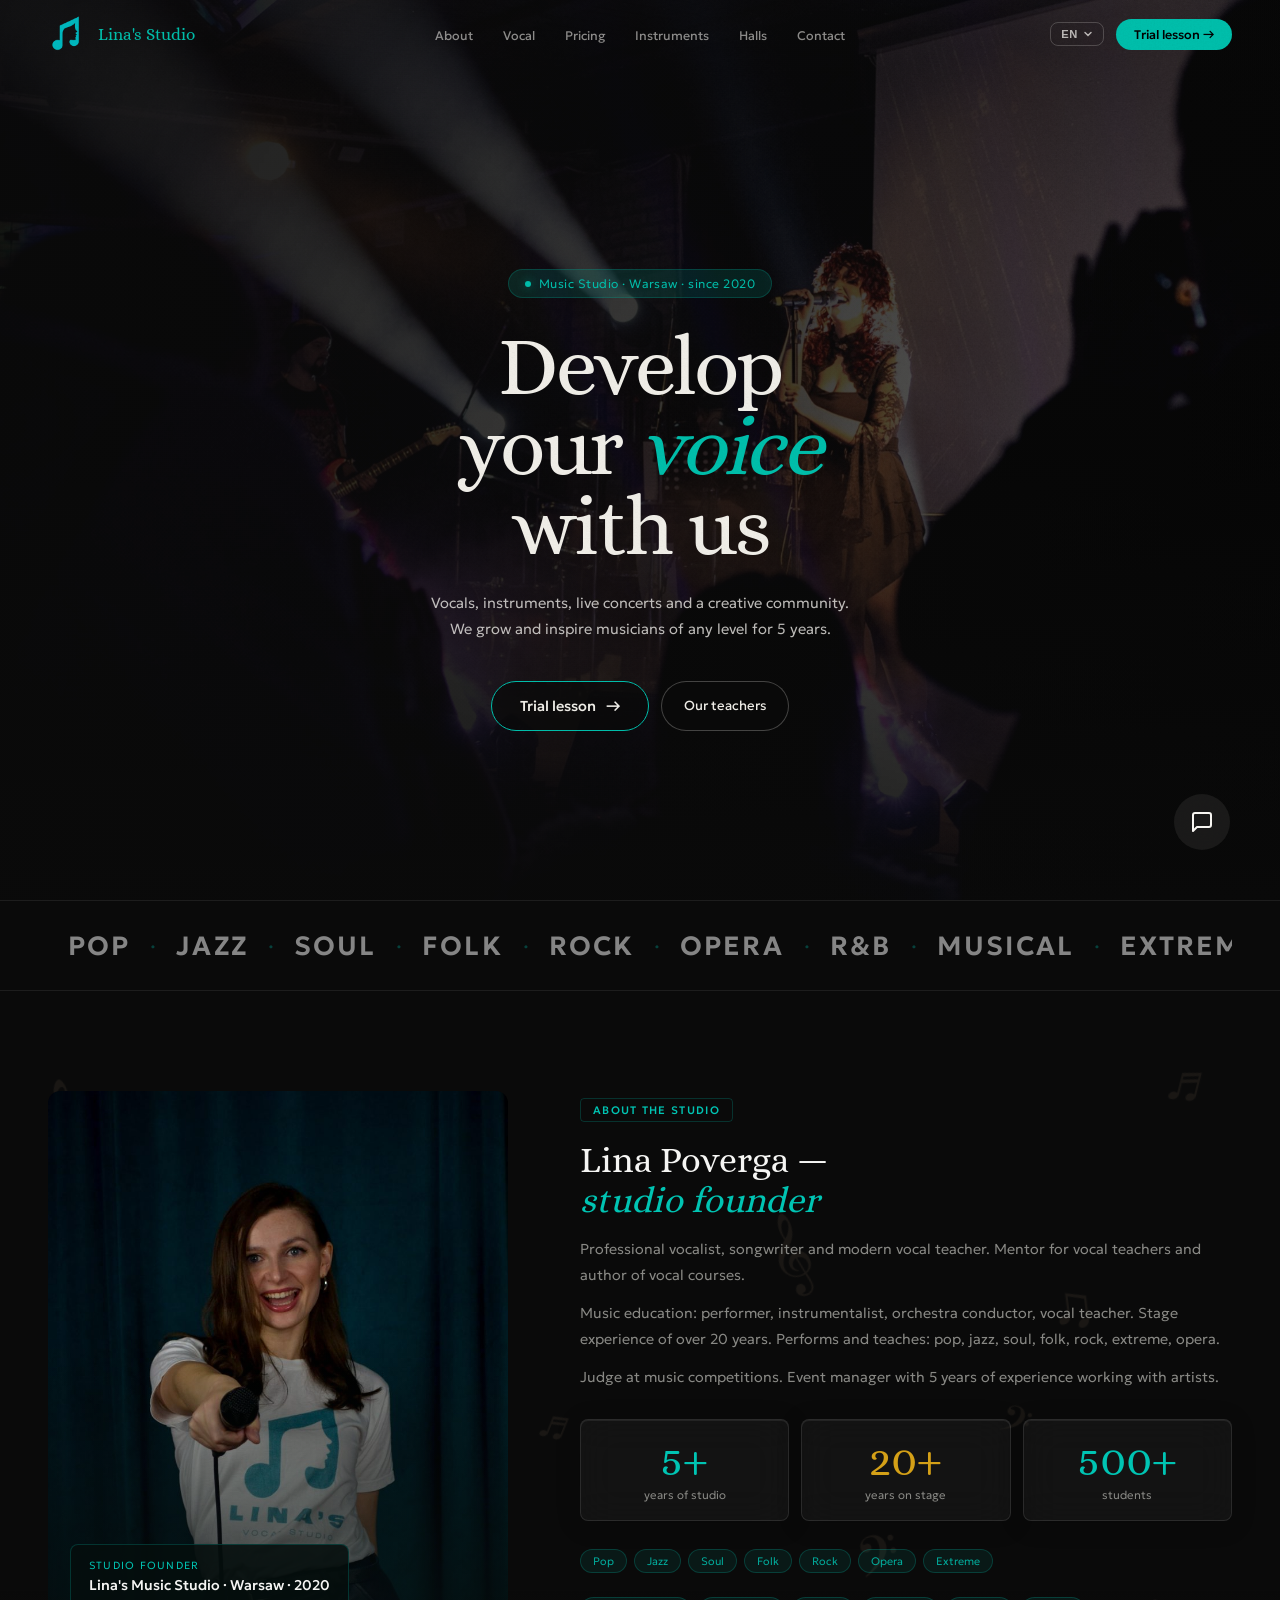
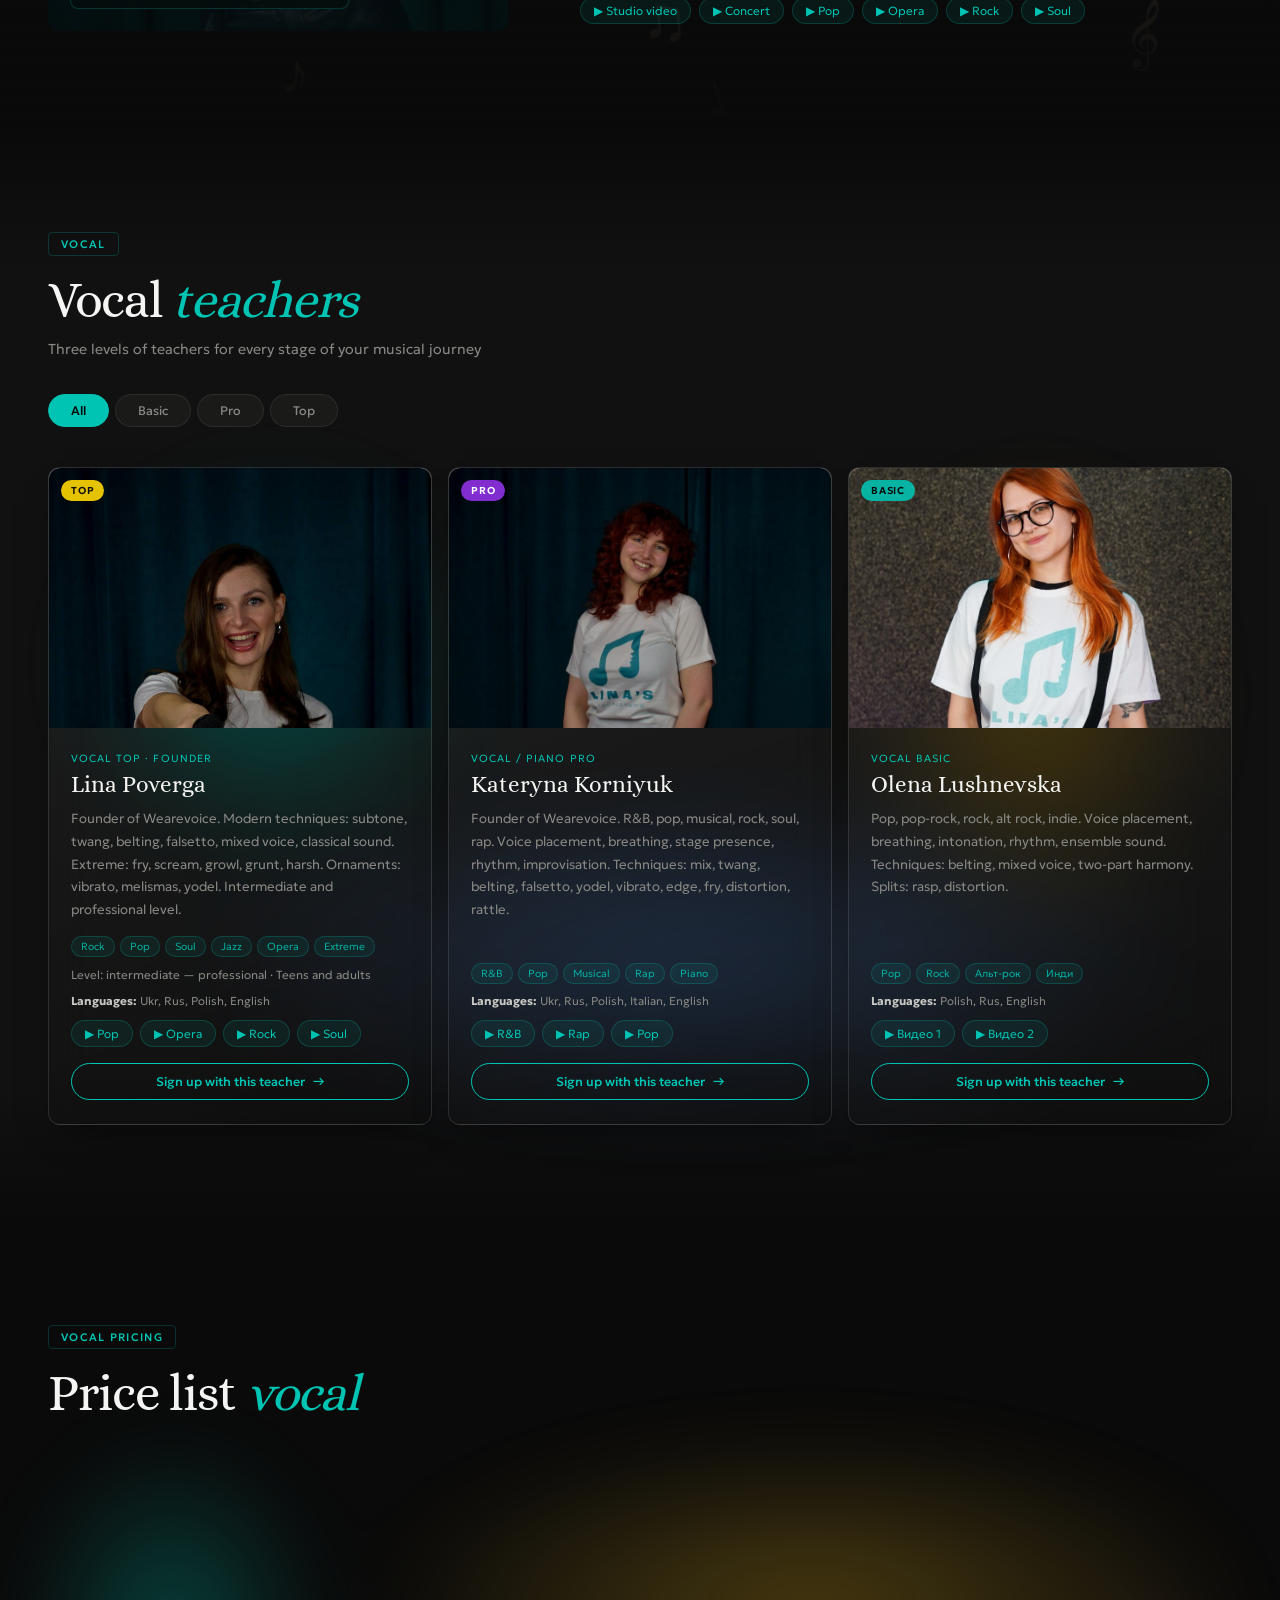
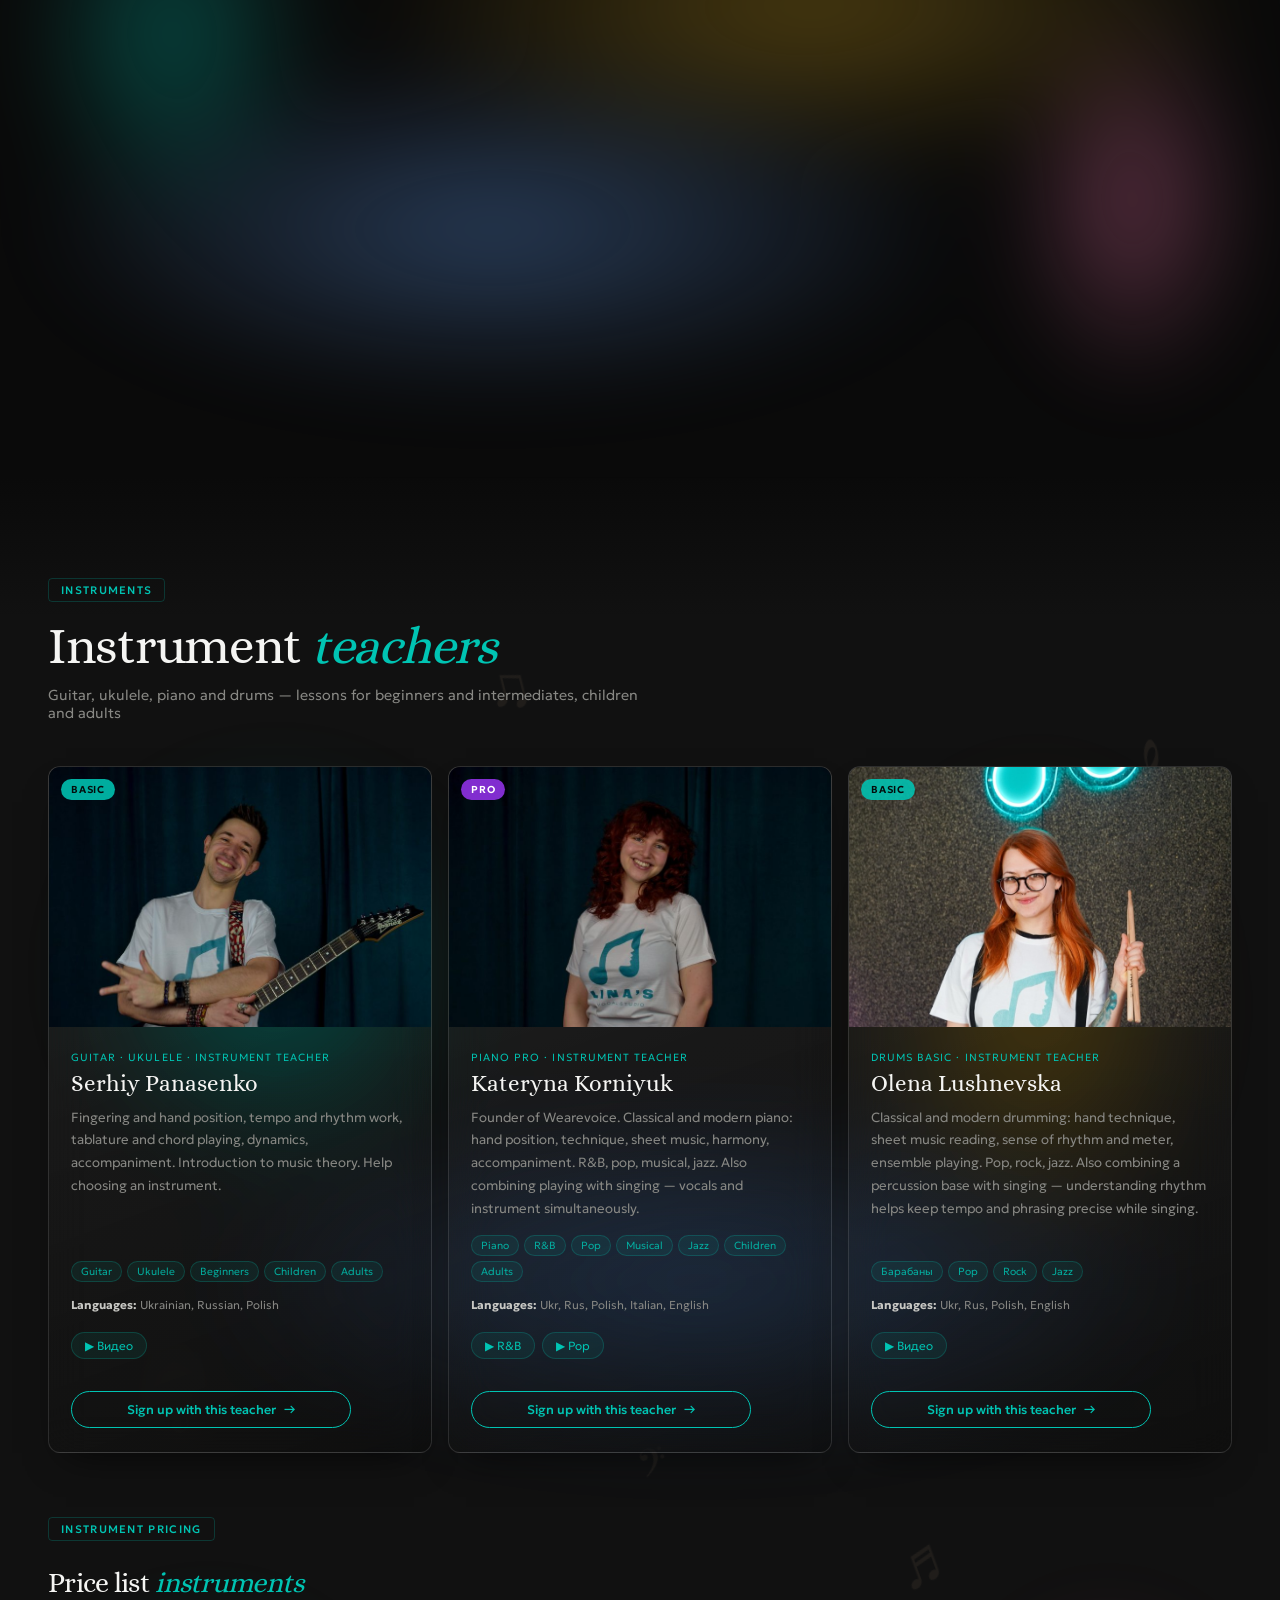
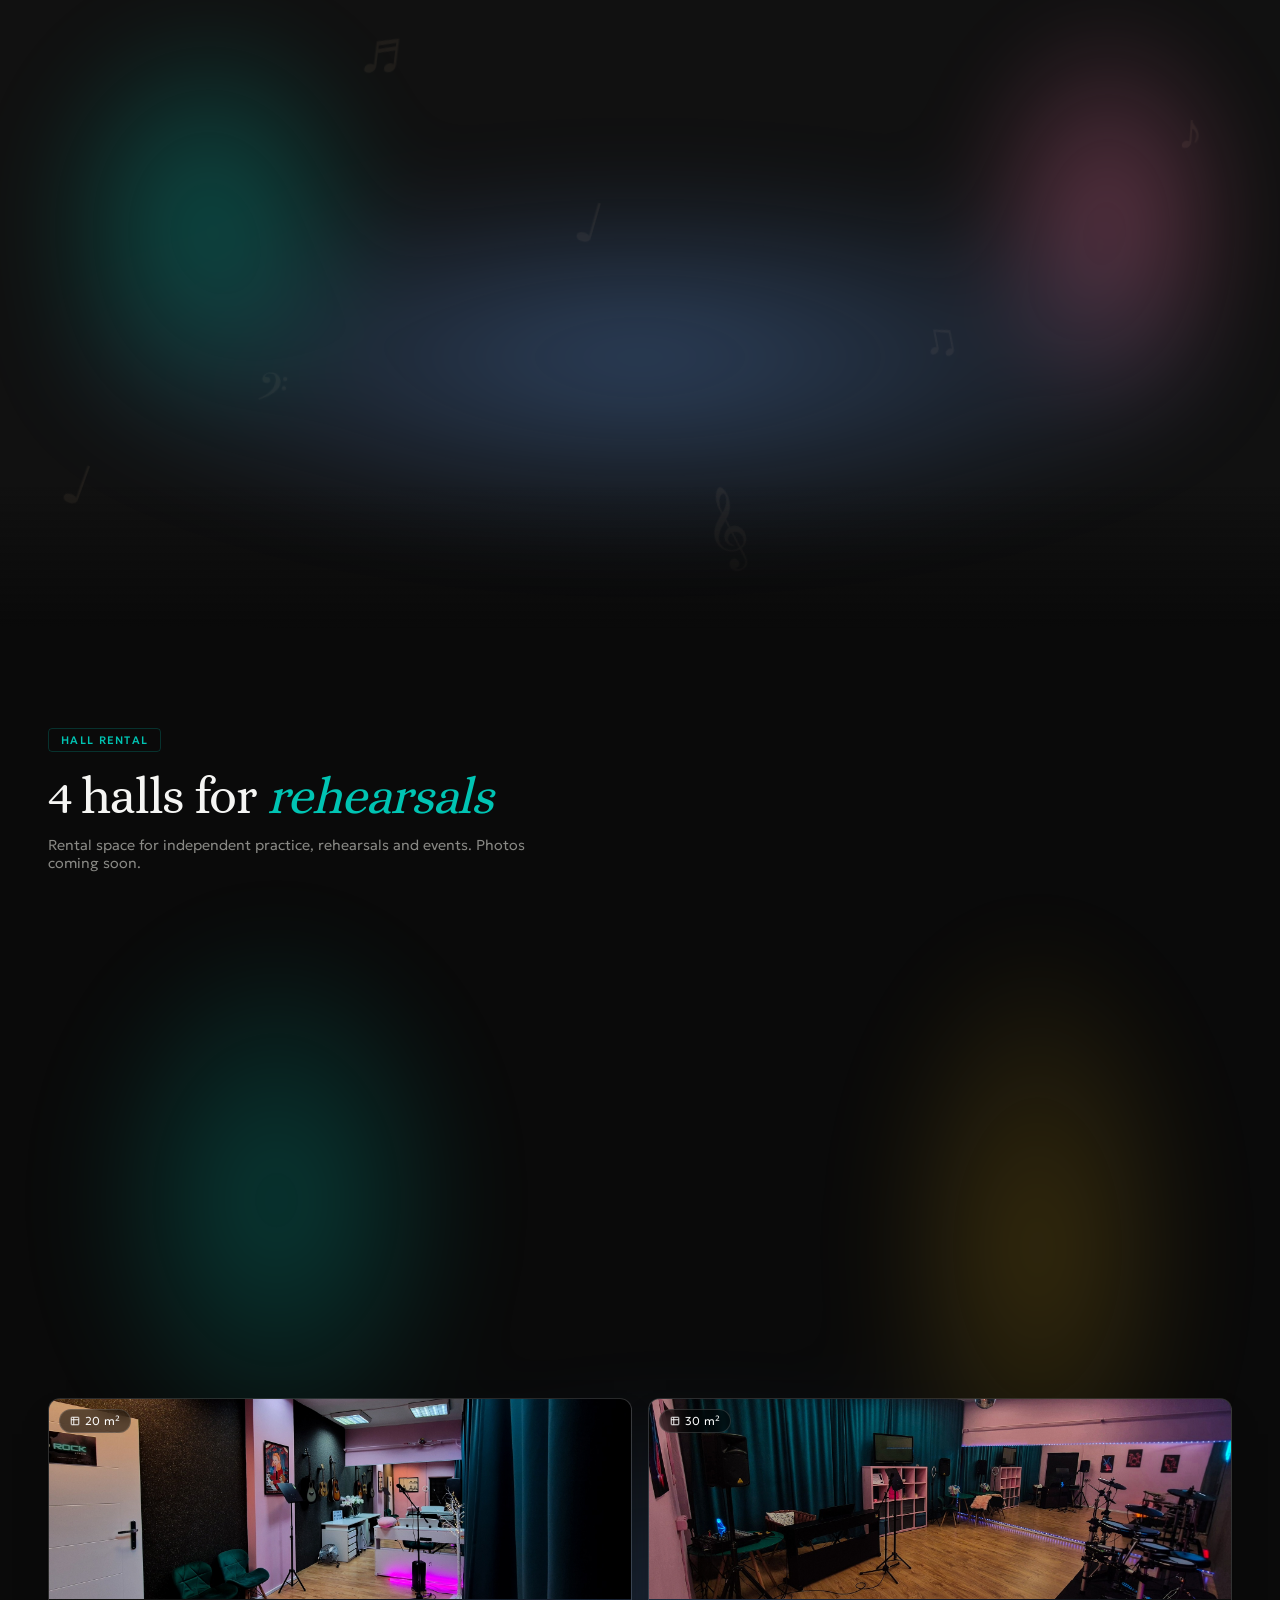
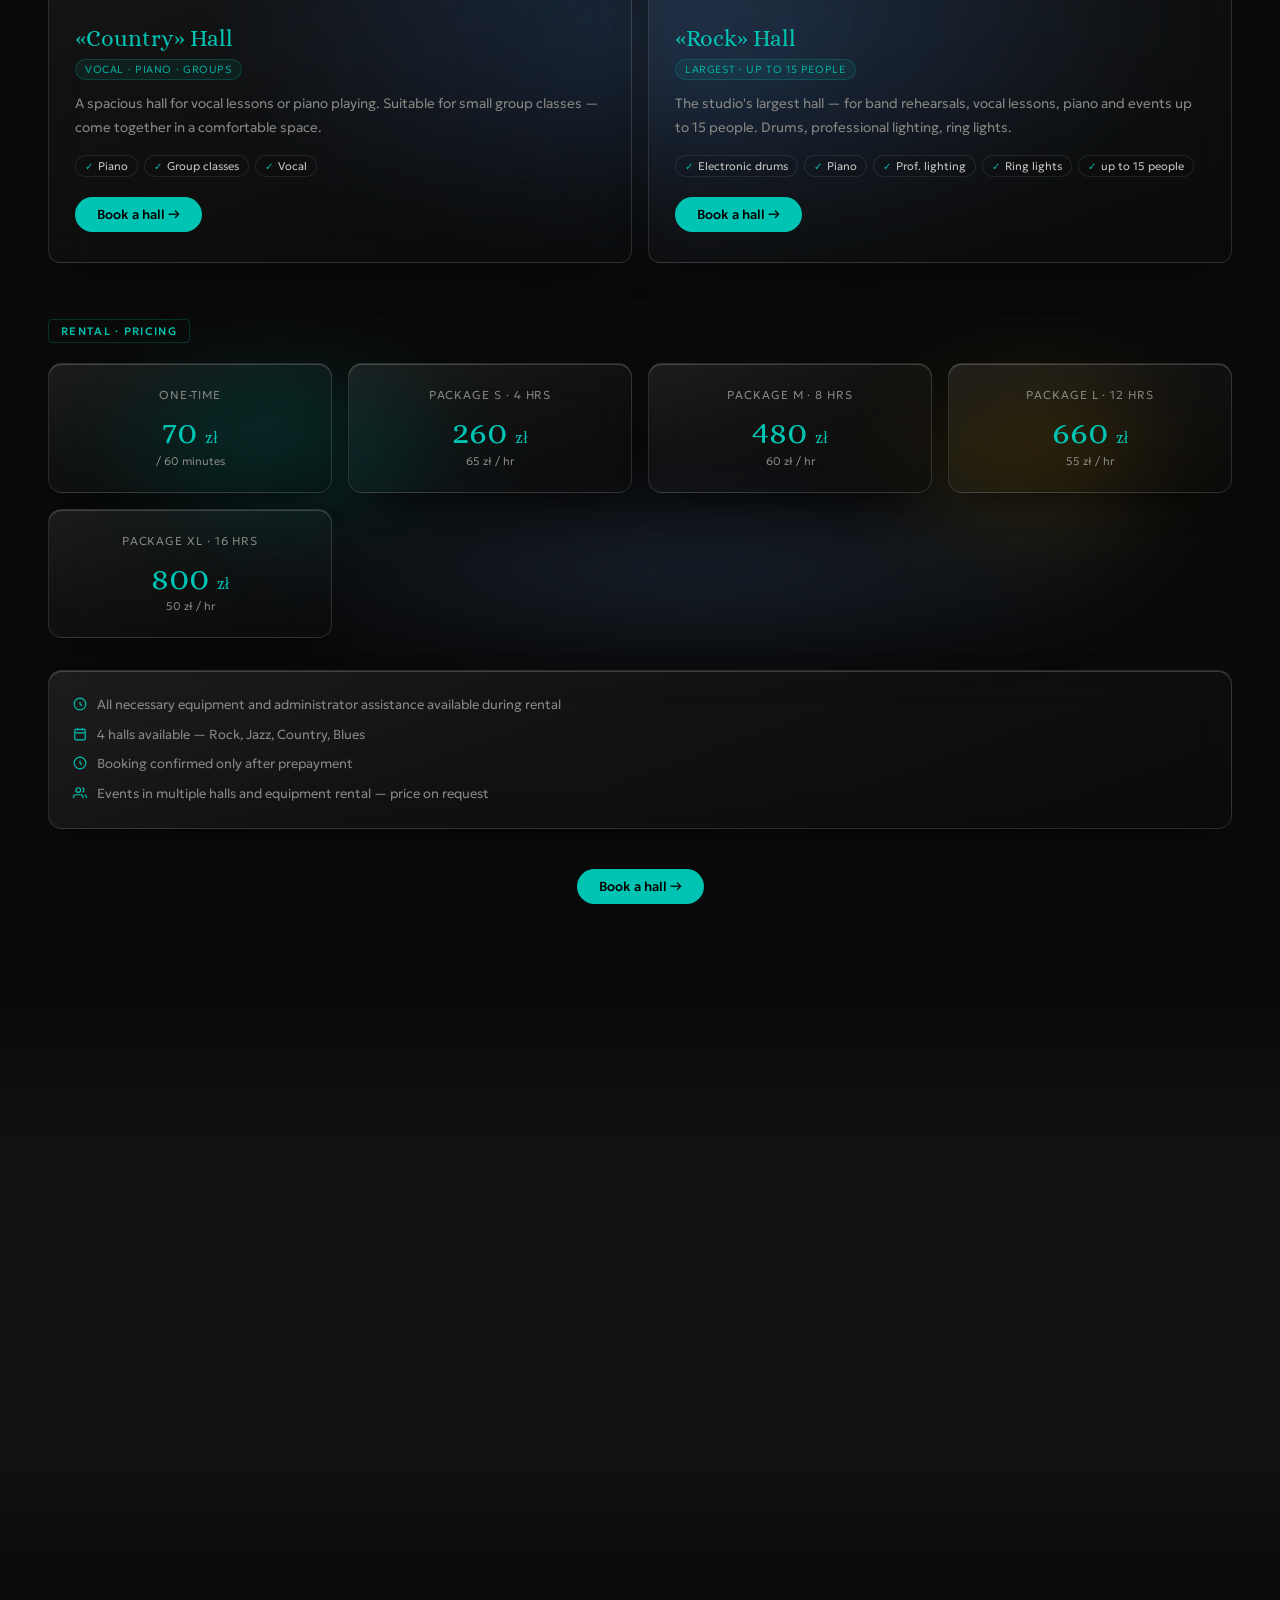
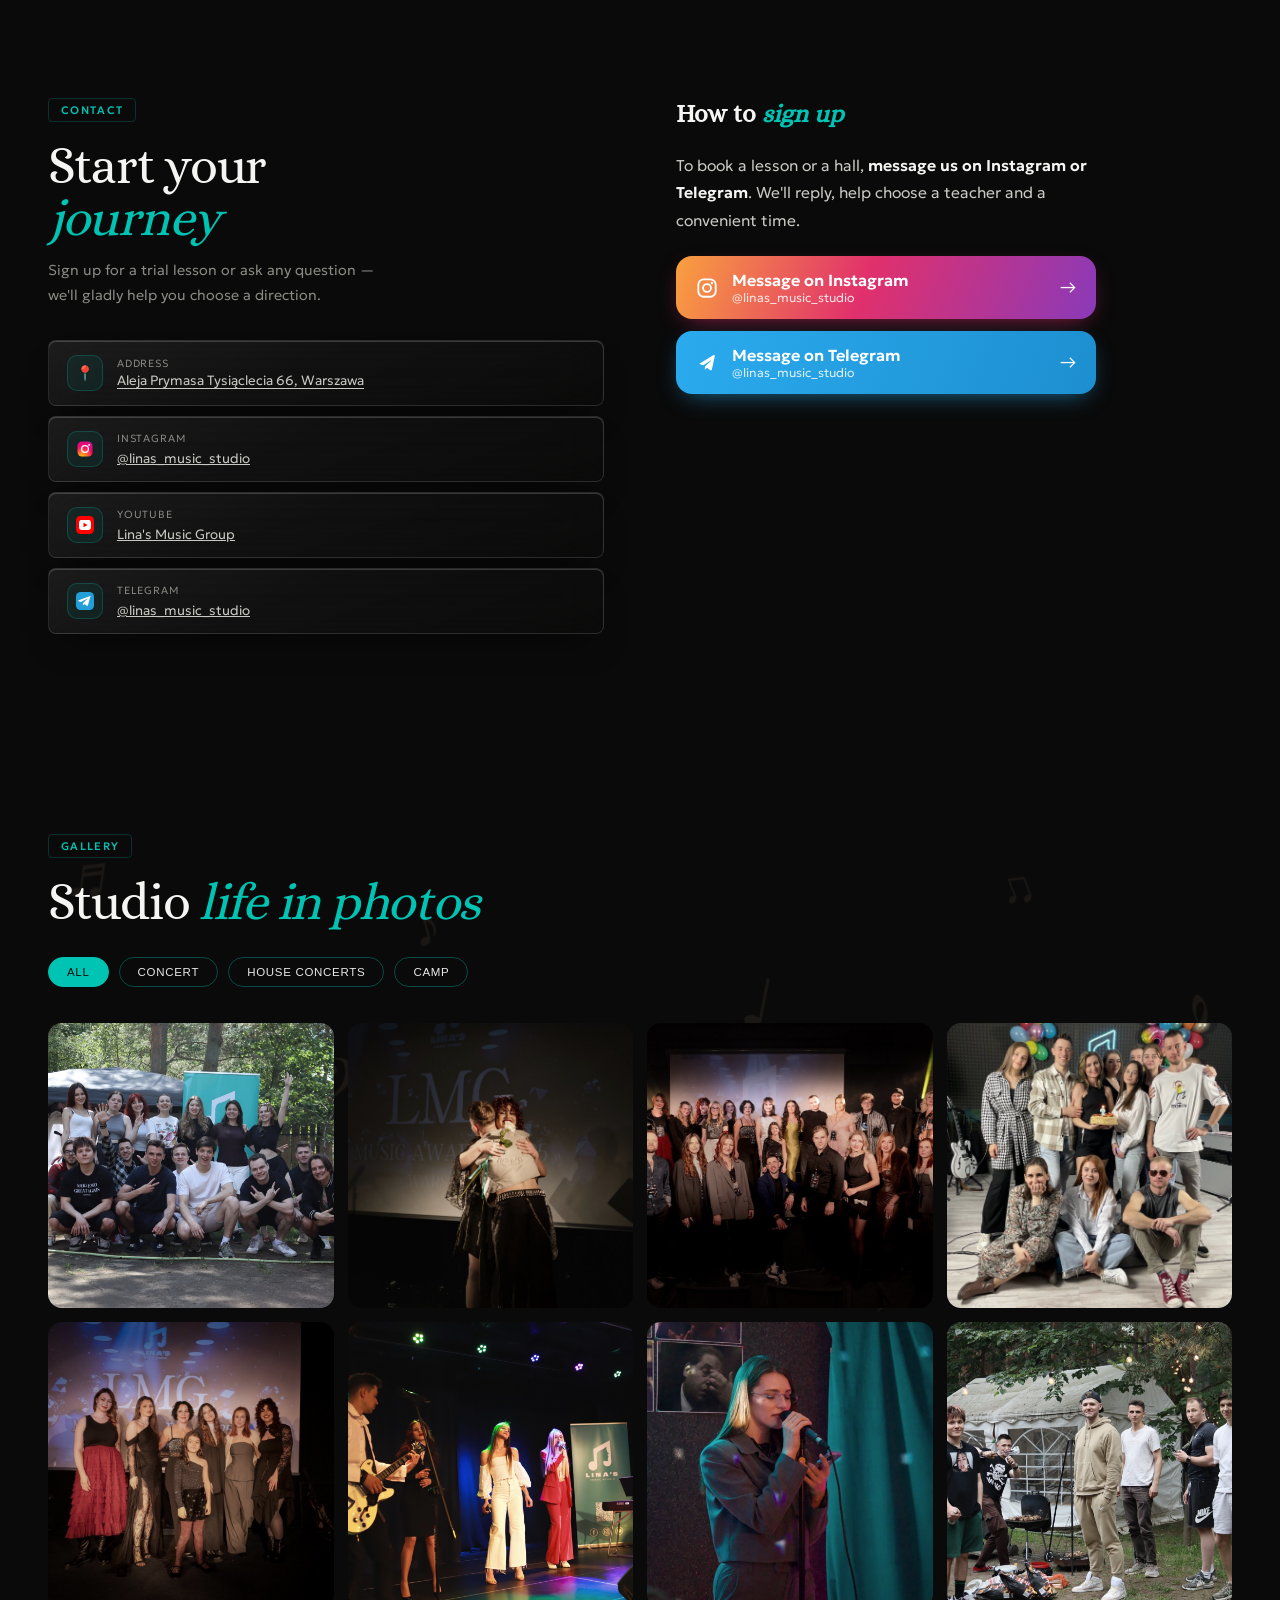
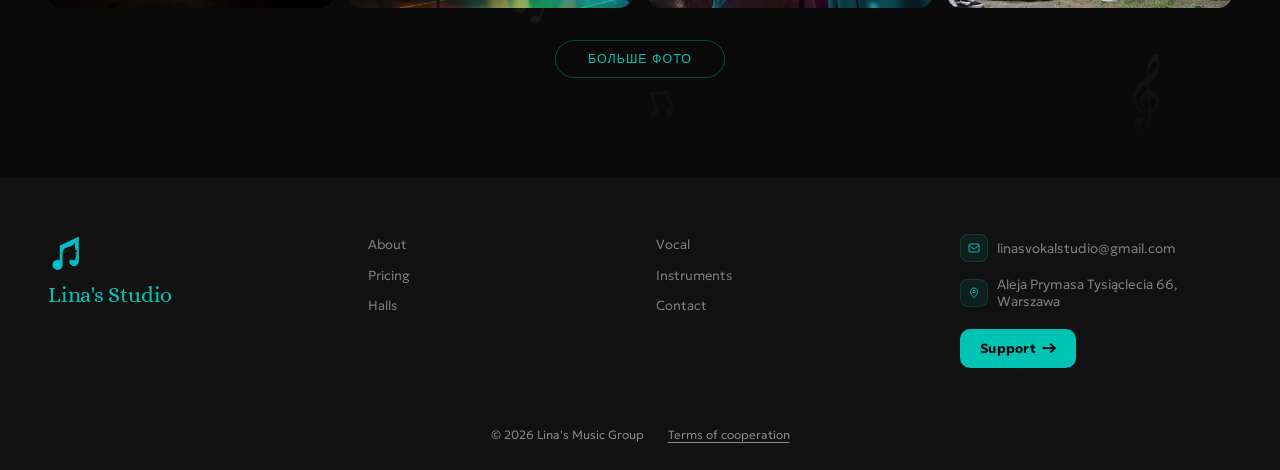
==== commit 9642e5d4: "Sign-up and hall booking buttons lead to Contacts; Contacts explains to write on Instagram or Telegr" ====
--- a/index.html
+++ b/index.html
@@ -97,9 +97,7 @@
           <span></span><span></span><span></span>
         </button>
         <a
-          href="https://app.band-space.com/user/search/warszawa/linas_music_studio/tutors"
-          target="_blank"
-          rel="noopener"
+          href="#contact"
           class="btn-pill btn-teal"
           style="font-size: 0.78rem; padding: 8px 18px"
           data-i18n="nav.cta"
@@ -173,7 +171,7 @@
             вдохновляем музыкантов любого уровня уже 5 лет.
           </p>
           <div class="hero-cta reveal">
-            <a href="https://app.band-space.com/user/search/warszawa/linas_music_studio/tutors" target="_blank" rel="noopener" class="btn-hero-primary">
+            <a href="#contact" class="btn-hero-primary">
               <span class="btn-hero-bg"></span>
               <span class="btn-hero-text" data-i18n="hero.cta1"
                 >Пробный урок</span
@@ -496,9 +494,7 @@
                 </div>
 
                 <a
-                  href="https://app.band-space.com/user/search/warszawa/linas_music_studio/tutors"
-                  target="_blank"
-                  rel="noopener"
+                  href="#contact"
                   class="btn-pill btn-teal"
                   style="margin-top: 20px; font-size: 0.82rem"
                   data-i18n="halls.bookBtn"
@@ -541,9 +537,7 @@
                 </div>
 
                 <a
-                  href="https://app.band-space.com/user/search/warszawa/linas_music_studio/tutors"
-                  target="_blank"
-                  rel="noopener"
+                  href="#contact"
                   class="btn-pill btn-teal"
                   style="margin-top: 20px; font-size: 0.82rem"
                   data-i18n="halls.bookBtn"
@@ -586,9 +580,7 @@
                 </div>
 
                 <a
-                  href="https://app.band-space.com/user/search/warszawa/linas_music_studio/tutors"
-                  target="_blank"
-                  rel="noopener"
+                  href="#contact"
                   class="btn-pill btn-teal"
                   style="margin-top: 20px; font-size: 0.82rem"
                   data-i18n="halls.bookBtn"
@@ -633,9 +625,7 @@
                 </div>
 
                 <a
-                  href="https://app.band-space.com/user/search/warszawa/linas_music_studio/tutors"
-                  target="_blank"
-                  rel="noopener"
+                  href="#contact"
                   class="btn-pill btn-teal"
                   style="margin-top: 20px; font-size: 0.82rem"
                   data-i18n="halls.bookBtn"
@@ -704,9 +694,7 @@
 
           <div style="text-align: center; margin-top: 40px">
             <a
-              href="https://app.band-space.com/user/search/warszawa/linas_music_studio/tutors"
-              target="_blank"
-              rel="noopener"
+              href="#contact"
               class="btn-pill btn-teal"
               data-i18n="halls.bookBtn"
               >Забронировать зал →</a
@@ -770,9 +758,7 @@
                 <span class="cert-cur">PLN</span>
               </div>
               <a
-                href="https://app.band-space.com/user/search/warszawa/linas_music_studio/tutors"
-                target="_blank"
-                rel="noopener"
+                href="#contact"
                 class="btn-pill btn-teal"
                 data-i18n="cert.btn"
                 >Получить сертификат →</a
@@ -925,33 +911,21 @@
                   >пробный урок</em
                 >
               </h3>
-              <p
-                style="
-                  color: var(--muted);
-                  line-height: 1.75;
-                  font-size: 0.9rem;
-                  margin-bottom: 22px;
-                  max-width: 340px;
-                "
-                data-i18n="contact.bookingSub"
-              >
-                Запись на пробный урок и выбор преподавателя — через Band Space.
+              <p class="book-how" data-i18n-html="contact.bookingSub">
+                Чтобы записаться на занятие или забронировать зал, <b>напишите нам в Instagram или Telegram</b>. Ответим, подберём преподавателя и удобное время.
               </p>
-              <a
-                href="https://app.band-space.com/user/search/warszawa/linas_music_studio/tutors"
-                target="_blank"
-                rel="noopener"
-                class="btn-pill btn-teal"
-                style="
-                  width: 100%;
-                  justify-content: center;
-                  font-size: 0.88rem;
-                  padding: 13px 24px;
-                  border-radius: 100px;
-                "
-              >
-                <span data-i18n="contact.formSubmit">Записаться на Band Space →</span>
-              </a>
+              <div class="book-btns">
+                <a class="book-btn book-ig" href="https://www.instagram.com/linas_music_studio?igsh=MWpycjZiZ3Awdnp3Mw==" target="_blank" rel="noopener">
+                  <svg width="22" height="22" viewBox="0 0 24 24" fill="none" aria-hidden="true"><rect x="2.5" y="2.5" width="19" height="19" rx="6" stroke="white" stroke-width="2"/><circle cx="12" cy="12" r="4.3" stroke="white" stroke-width="2"/><circle cx="17.4" cy="6.6" r="1.3" fill="white"/></svg>
+                  <span><span class="book-btn-t" data-i18n="contact.writeIg">Написать в Instagram</span><span class="book-btn-s">@linas_music_studio</span></span>
+                  <span class="book-btn-arrow">→</span>
+                </a>
+                <a class="book-btn book-tg" href="https://t.me/linas_music_studio" target="_blank" rel="noopener">
+                  <svg width="22" height="22" viewBox="0 0 24 24" fill="none" aria-hidden="true"><path d="M20.5 4.5L17.3 19c-.2 1-.9 1.2-1.8.8l-3.4-2.6-1.7 1.6c-.2.2-.4.3-.8.3l.3-3.6 6.6-6c.3-.3-.1-.4-.4-.2l-8.2 5.2-3.5-1.1c-.8-.3-.8-.8.2-1.2L19.2 3.4c.7-.3 1.4.2 1.3 1.1z" fill="white"/></svg>
+                  <span><span class="book-btn-t" data-i18n="contact.writeTg">Написать в Telegram</span><span class="book-btn-s">@linas_music_studio</span></span>
+                  <span class="book-btn-arrow">→</span>
+                </a>
+              </div>
             </div>
           </div>
         </div>
--- a/styles.css
+++ b/styles.css
@@ -49,7 +49,7 @@
 
 /* ── RESET ── */
 *, *::before, *::after { box-sizing: border-box; margin: 0; padding: 0; }
-html { scroll-behavior: smooth; }
+html { scroll-behavior: smooth; scroll-padding-top: 90px; }
 body {
   background: var(--dark);
   color: var(--text);
@@ -1081,20 +1081,14 @@
 /* top ribbon */
 .evr {
   position: fixed; top: 0; left: 0; right: 0; z-index: 210; height: 42px; display: flex; align-items: center;
-  color: #111; box-shadow: 0 2px 18px rgba(0,196,179,0.35); overflow: hidden;
-  background: linear-gradient(90deg, #00c4b3, #6aa8ff, #e8b420, #ff7ab6, #00c4b3, #6aa8ff, #e8b420, #ff7ab6, #00c4b3);
+  color: #111; box-shadow: 0 2px 18px rgba(0,196,179,0.3); overflow: hidden;
+  background: linear-gradient(90deg, #00c4b3, #5fa8ff, #00c4b3, #5fa8ff);
   background-size: 300% 100%;
-  animation: evr-flow 9s linear infinite;
-}
-/* moving colours + a light shine sweeping across */
-@keyframes evr-flow { 0% { background-position: 0% 50%; } 100% { background-position: 300% 50%; } }
-@keyframes evr-shine { 0% { transform: translateX(-100%); } 60%, 100% { transform: translateX(100vw); } }
-.evr::after {
-  content: ""; position: absolute; top: 0; bottom: 0; left: 0; width: 180px; pointer-events: none;
-  background: linear-gradient(100deg, transparent, rgba(255,255,255,0.55), transparent);
-  animation: evr-shine 4s ease-in-out infinite;
-}
-@media (prefers-reduced-motion: reduce) { .evr, .evr::after { animation: none; } }
+  animation: evr-flow 14s ease-in-out infinite alternate;
+}
+/* soft two-colour flow: teal <-> blue */
+@keyframes evr-flow { 0% { background-position: 0% 50%; } 100% { background-position: 100% 50%; } }
+@media (prefers-reduced-motion: reduce) { .evr { animation: none; } }
 .evr-open { flex: 1; min-width: 0; height: 100%; display: flex; align-items: center; justify-content: center; gap: 10px; padding: 0 12px;
   background: none; border: 0; color: inherit; font: inherit; font-size: 0.88rem; cursor: pointer; white-space: nowrap; overflow: hidden; }
 .evr-open b { font-weight: 700; overflow: hidden; text-overflow: ellipsis; }
@@ -1109,35 +1103,61 @@
 
 /* opening banner */
 .evb { position: fixed; inset: 0; z-index: 3000; display: flex; align-items: center; justify-content: center; padding: 20px;
-  background: rgba(0,0,0,0.72); -webkit-backdrop-filter: blur(6px); backdrop-filter: blur(6px); opacity: 0; transition: opacity 0.25s; }
+  background: rgba(0,0,0,0.72); -webkit-backdrop-filter: blur(6px); backdrop-filter: blur(6px); opacity: 0; transition: opacity 0.7s ease; }
 .evb.show { opacity: 1; }
 .evb[hidden] { display: none; }
-.evb-box { position: relative; width: min(920px, 100%); max-height: calc(100vh - 40px); overflow: auto; border-radius: 18px;
+.evb-wrap { position: relative; width: min(920px, 100%); display: flex; flex-direction: column; align-items: center; gap: 18px;
+  opacity: 0; transform: translateY(40px) scale(0.96);
+  transition: opacity 0.8s ease 0.15s, transform 0.9s cubic-bezier(0.22, 1, 0.36, 1) 0.15s; }
+.evb.show .evb-wrap { opacity: 1; transform: none; }
+/* text inside the card follows a moment later */
+.evb-body > * { opacity: 0; transform: translateY(12px); transition: opacity 0.6s ease, transform 0.6s ease; }
+.evb.show .evb-body > * { opacity: 1; transform: none; }
+.evb.show .evb-body > :nth-child(1) { transition-delay: 0.45s; }
+.evb.show .evb-body > :nth-child(2) { transition-delay: 0.55s; }
+.evb.show .evb-body > :nth-child(3) { transition-delay: 0.65s; }
+.evb.show .evb-body > :nth-child(4) { transition-delay: 0.72s; }
+.evb.show .evb-body > :nth-child(5) { transition-delay: 0.8s; }
+.evb.show .evb-body > :nth-child(6) { transition-delay: 0.88s; }
+@media (prefers-reduced-motion: reduce) { .evb, .evb-wrap, .evb-body > * { transition: none !important; } }
+.evb-box { position: relative; width: 100%; max-height: calc(100vh - 120px); overflow: auto; border-radius: 18px;
   background: linear-gradient(160deg, #1f2221 0%, #141514 55%, #0e0f0e 100%); border: 1px solid rgba(232,180,32,0.4);
-  box-shadow: 0 30px 80px rgba(0,0,0,0.6), 0 0 0 1px rgba(255,255,255,0.04) inset; transform: translateY(16px) scale(0.98); transition: transform 0.3s; }
-.evb.show .evb-box { transform: none; }
-.evb-slide { display: none; grid-template-columns: 1fr 1fr; }
+  box-shadow: 0 30px 80px rgba(0,0,0,0.6), 0 0 0 1px rgba(255,255,255,0.04) inset; }
+.evb-slide { display: none; grid-template-columns: 1fr 1fr; min-height: 440px; }
 .evb-slide.active { display: grid; }
-.evb-img { min-height: 380px; background: #111; }
-.evb-img img { width: 100%; height: 100%; object-fit: cover; display: block; }
-.evb-body { padding: 38px 36px 34px; display: flex; flex-direction: column; justify-content: center; }
+.evb-img { position: relative; background: #111; overflow: hidden; }
+.evb-img img { position: absolute; inset: 0; width: 100%; height: 100%; object-fit: cover; display: block; }
+.evb-img::after { content: ""; position: absolute; inset: 0; background: linear-gradient(to right, transparent 70%, rgba(20,21,20,0.9)); pointer-events: none; }
+.evb-body { padding: 44px 40px 40px 36px; display: flex; flex-direction: column; justify-content: center; }
 .evb-flag { align-self: flex-start; background: var(--gold2); color: #111; font-size: 0.74rem; font-weight: 600; padding: 6px 13px; border-radius: 100px; margin-bottom: 16px; }
 .evb-title { font-family: "Alice", serif; font-weight: 400; font-size: clamp(1.7rem, 3vw, 2.5rem); line-height: 1.12; color: var(--white); margin-bottom: 16px; }
 .evb-date { font-size: 1.02rem; color: var(--teal); font-weight: 500; margin-bottom: 6px; }
 .evb-place { font-size: 0.92rem; color: var(--text); margin-bottom: 14px; }
-.evb-desc { font-size: 0.88rem; color: var(--muted); line-height: 1.7; margin-bottom: 22px; white-space: pre-line; }
+.evb-desc { font-size: 0.88rem; color: var(--muted); line-height: 1.7; margin-bottom: 24px; white-space: pre-line; }
 .evb-actions { display: flex; flex-wrap: wrap; align-items: center; gap: 12px 20px; }
 .evb-btn { font-size: 1rem; padding: 15px 28px; }
 .evb-all { color: var(--white); font-size: 0.86rem; text-decoration: underline; text-underline-offset: 4px; opacity: 0.8; }
 .evb-all:hover { opacity: 1; color: var(--teal); }
-.evb-x { position: absolute; right: 12px; top: 12px; z-index: 2; width: 40px; height: 40px; border-radius: 50%; border: 1px solid rgba(255,255,255,0.25);
+.evb-x { position: absolute; right: 14px; top: 14px; z-index: 2; width: 40px; height: 40px; border-radius: 50%; border: 1px solid rgba(255,255,255,0.25);
   background: rgba(0,0,0,0.6); color: #fff; font-size: 1rem; cursor: pointer; }
 .evb-x:hover { background: #000; border-color: var(--teal); }
-.evb-nav { display: flex; align-items: center; justify-content: center; gap: 8px; padding: 0 0 18px; }
-.evb-dot { width: 10px; height: 10px; border-radius: 50%; border: 0; background: rgba(255,255,255,0.25); cursor: pointer; padding: 0; }
-.evb-dot.active { background: var(--teal); width: 26px; border-radius: 10px; }
-.evb-arrow { background: none; border: 1px solid rgba(255,255,255,0.2); color: #fff; width: 32px; height: 32px; border-radius: 50%; cursor: pointer; font-size: 1.1rem; line-height: 1; }
-.evb-arrow:hover { border-color: var(--teal); color: var(--teal); }
+/* navigation outside the card */
+.evb-arrow { position: absolute; top: calc(50% - 26px); transform: translateY(-50%); width: 48px; height: 48px; border-radius: 50%; cursor: pointer;
+  background: rgba(20,20,20,0.85); border: 1px solid rgba(255,255,255,0.22); color: #fff; font-size: 1.5rem; line-height: 1;
+  -webkit-backdrop-filter: blur(6px); backdrop-filter: blur(6px); transition: border-color 0.2s, color 0.2s, background 0.2s; }
+.evb-prev { left: -72px; }
+.evb-next { right: -72px; }
+.evb-arrow:hover { border-color: var(--teal); color: var(--teal); background: #000; }
+.evb-dots { display: flex; gap: 8px; align-items: center; }
+.evb-dot { width: 10px; height: 10px; border-radius: 50%; border: 0; background: rgba(255,255,255,0.35); cursor: pointer; padding: 0; transition: width 0.25s, background 0.25s; }
+.evb-dot.active { background: var(--teal); width: 28px; border-radius: 10px; }
+@media (max-width: 1100px) {
+  /* arrows go under the card, in one row with the dots */
+  .evb-dots { gap: 10px; }
+  .evb-arrow { position: static; transform: none; width: 44px; height: 44px; font-size: 1.3rem; }
+  .evb-prev { margin-right: 8px; }
+  .evb-next { margin-left: 8px; }
+}
 
 @media (max-width: 1024px) {
   .afisha-grid { grid-template-columns: 1fr 1fr; }
@@ -1149,11 +1169,44 @@
   .afisha-one .afisha-body { padding: 20px 22px 22px; }
   .afisha-one .afisha-title { font-size: 1.5rem; }
   .evb { padding: 12px; align-items: flex-end; }
-  .evb-box { max-height: calc(100vh - 24px); }
+  .evb-box { max-height: calc(100vh - 70px); }
+  .evb-wrap { gap: 12px; }
+  .evb-slide { min-height: 0; }
   .evb-slide.active { display: block; }
-  .evb-img { min-height: 0; aspect-ratio: 16 / 10; }
+  .evb-img { aspect-ratio: 16 / 10; }
+  .evb-img::after { background: linear-gradient(to bottom, transparent 70%, rgba(20,21,20,0.9)); }
   .evb-body { padding: 22px 20px 22px; }
   .evb-btn { width: 100%; }
   .evr-lead, .evr-date { display: none; }
   .evr-open { justify-content: flex-start; font-size: 0.84rem; }
 }
+
+/* ── SOFT TRANSITIONS BETWEEN SECTIONS ──
+   Every section fades to the same deep black at its top and bottom edge,
+   so neighbouring backgrounds (paper texture, flat dark) blend instead of cutting. */
+.bg-dark, .bg-dark2 { position: relative; }
+.bg-dark::before, .bg-dark2::before, .bg-dark::after, .bg-dark2::after {
+  content: ""; position: absolute; left: 0; right: 0; height: 140px; pointer-events: none; z-index: 0;
+}
+.bg-dark::before, .bg-dark2::before { top: 0; background: linear-gradient(to bottom, #0a0a0a, rgba(10,10,10,0)); }
+.bg-dark::after, .bg-dark2::after { bottom: 0; background: linear-gradient(to top, #0a0a0a, rgba(10,10,10,0)); }
+.bg-dark > .wrap, .bg-dark2 > .wrap { position: relative; z-index: 1; }
+@media (max-width: 700px) {
+  .bg-dark::before, .bg-dark2::before, .bg-dark::after, .bg-dark2::after { height: 80px; }
+}
+
+/* ── HOW TO SIGN UP (contacts): Instagram / Telegram buttons ── */
+.book-how { color: var(--text); line-height: 1.75; font-size: 0.98rem; margin-bottom: 22px; max-width: 420px; }
+.book-how b { color: var(--white); font-weight: 600; }
+.book-btns { display: grid; gap: 12px; max-width: 420px; }
+.book-btn { display: flex; align-items: center; gap: 14px; padding: 14px 20px; border-radius: 16px; color: #fff; text-decoration: none;
+  transition: transform 0.2s, box-shadow 0.2s, filter 0.2s; }
+.book-btn:hover { transform: translateY(-2px); filter: brightness(1.08); }
+.book-btn svg { flex-shrink: 0; }
+.book-btn > span:nth-child(2) { display: flex; flex-direction: column; flex: 1; min-width: 0; }
+.book-btn-t { font-weight: 600; font-size: 1rem; }
+.book-btn-s { font-size: 0.78rem; opacity: 0.85; }
+.book-btn-arrow { font-size: 1.1rem; }
+.book-ig { background: linear-gradient(110deg, #f9a03f, #e1306c 45%, #8a3ab9); box-shadow: 0 8px 24px -10px rgba(225,48,108,0.7); }
+.book-tg { background: linear-gradient(110deg, #2aabee, #1d8fd0); box-shadow: 0 8px 24px -10px rgba(42,171,238,0.7); }
+html:has(body.has-evr) { scroll-padding-top: 132px; }
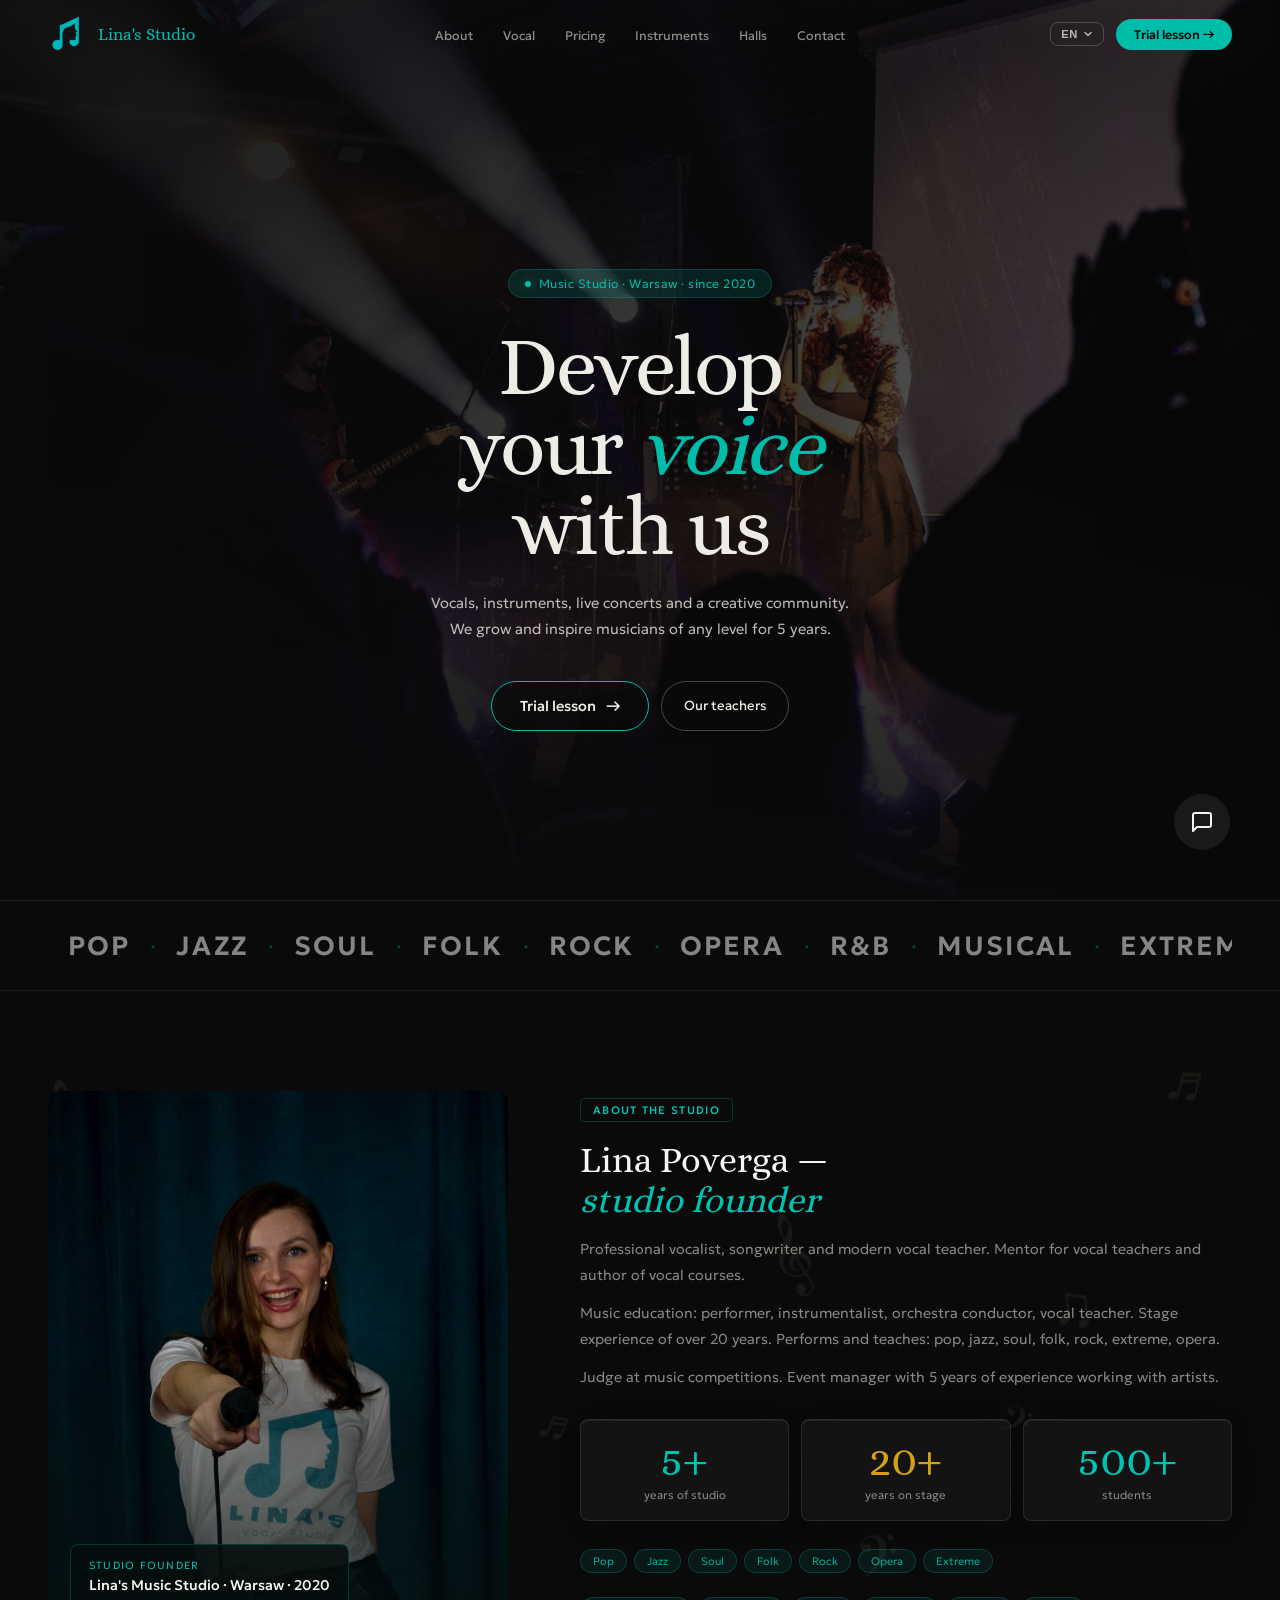
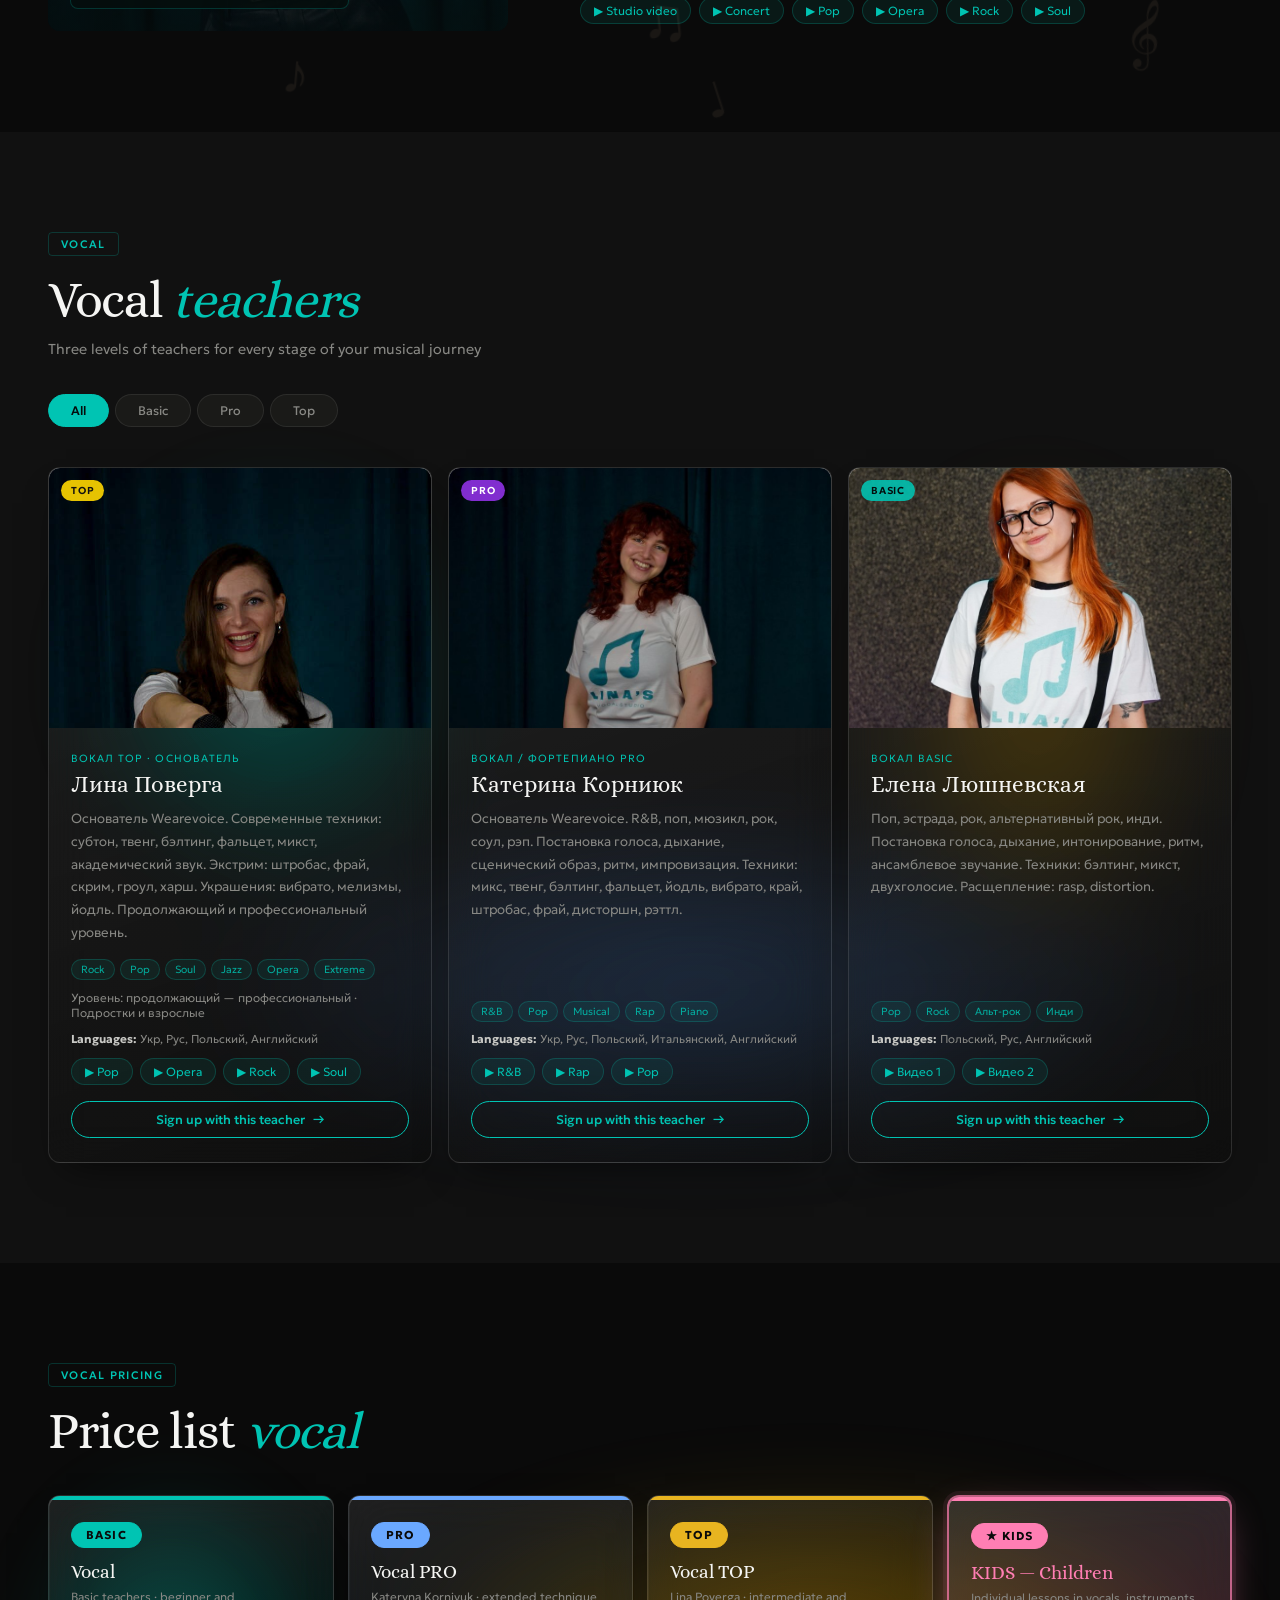
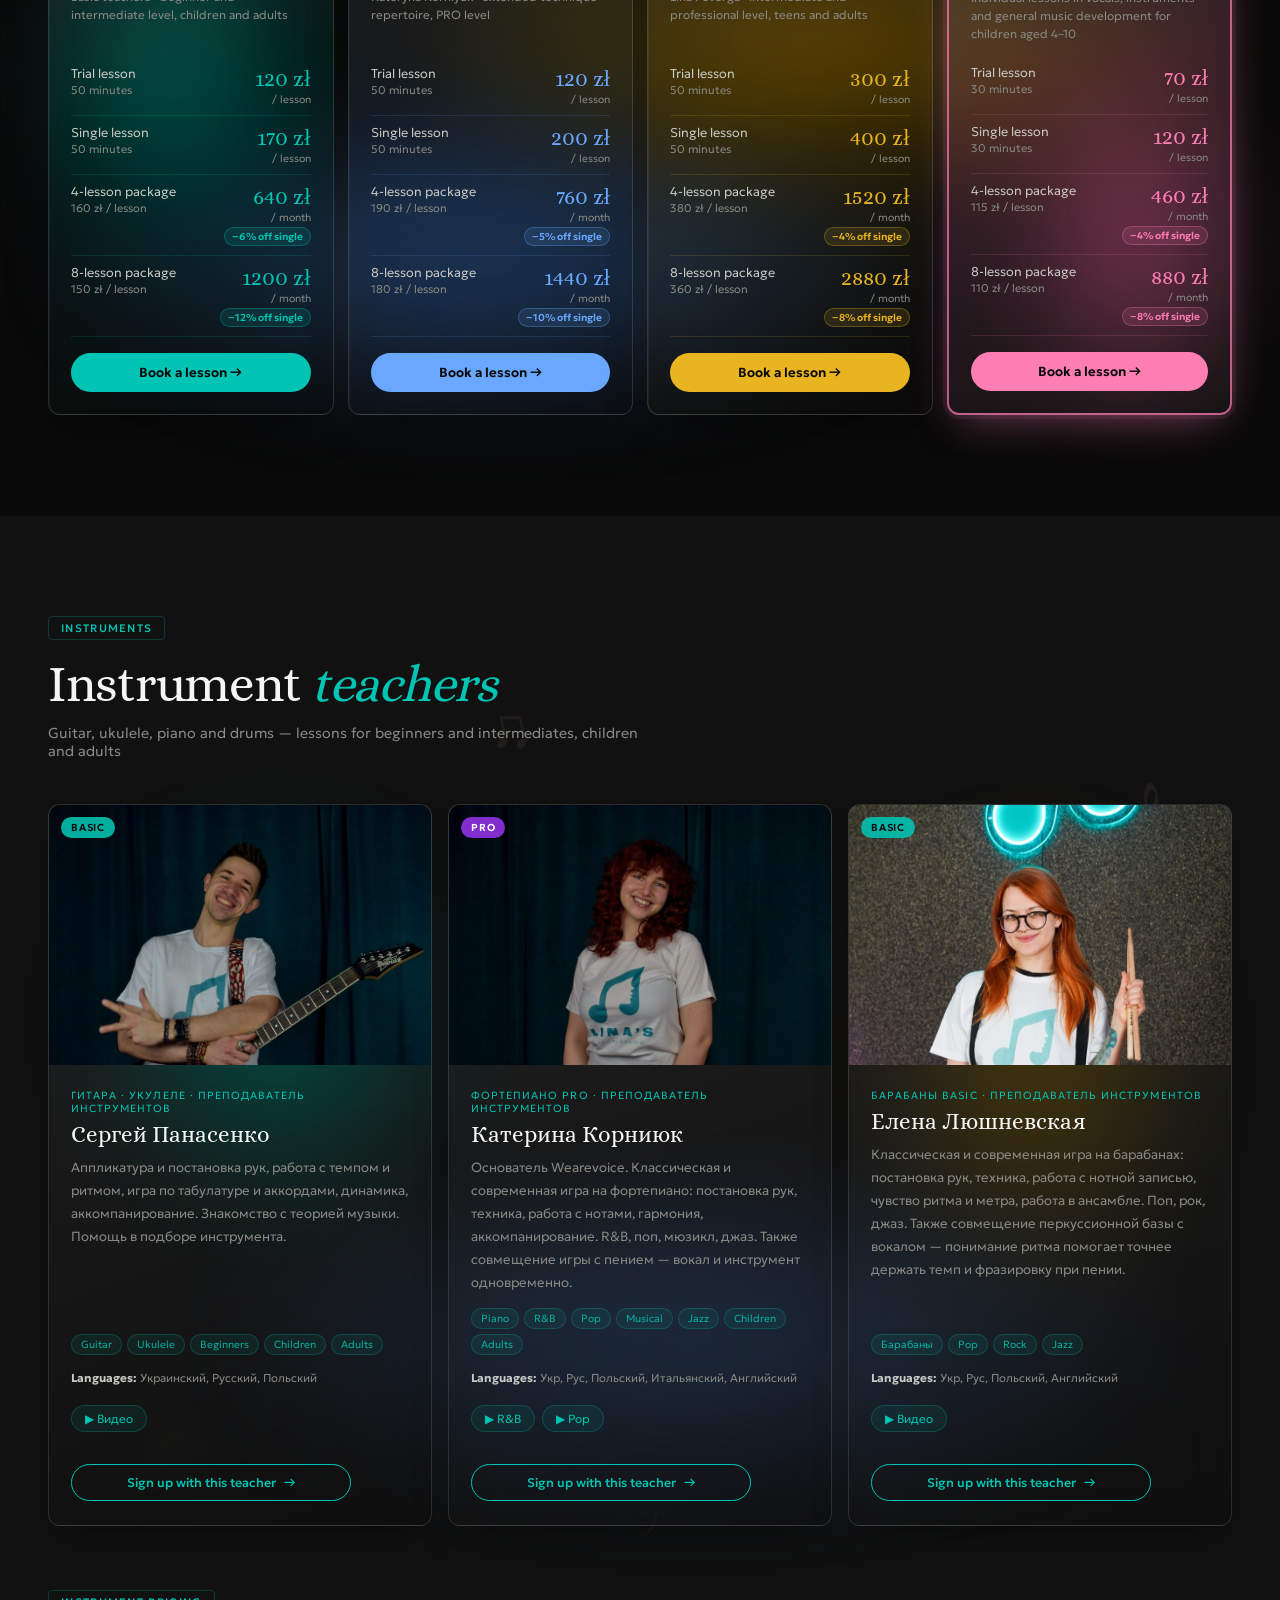
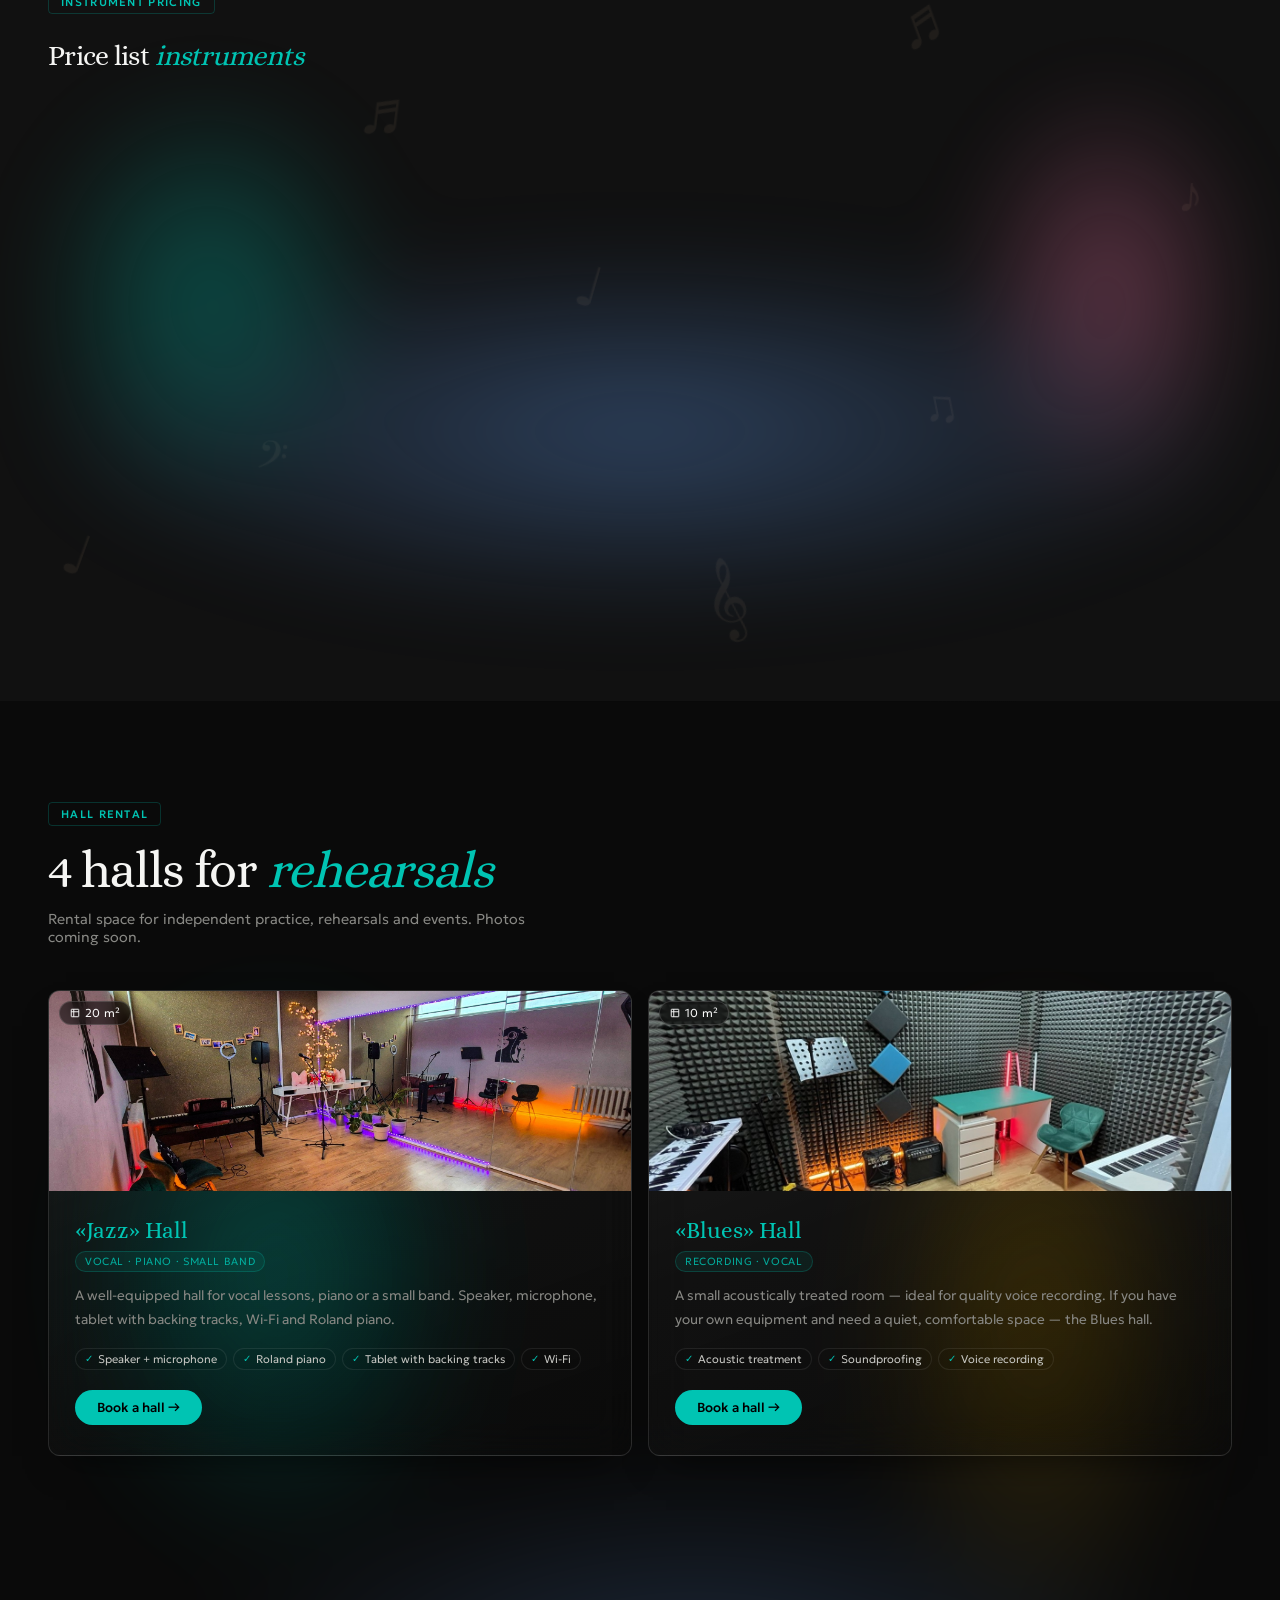
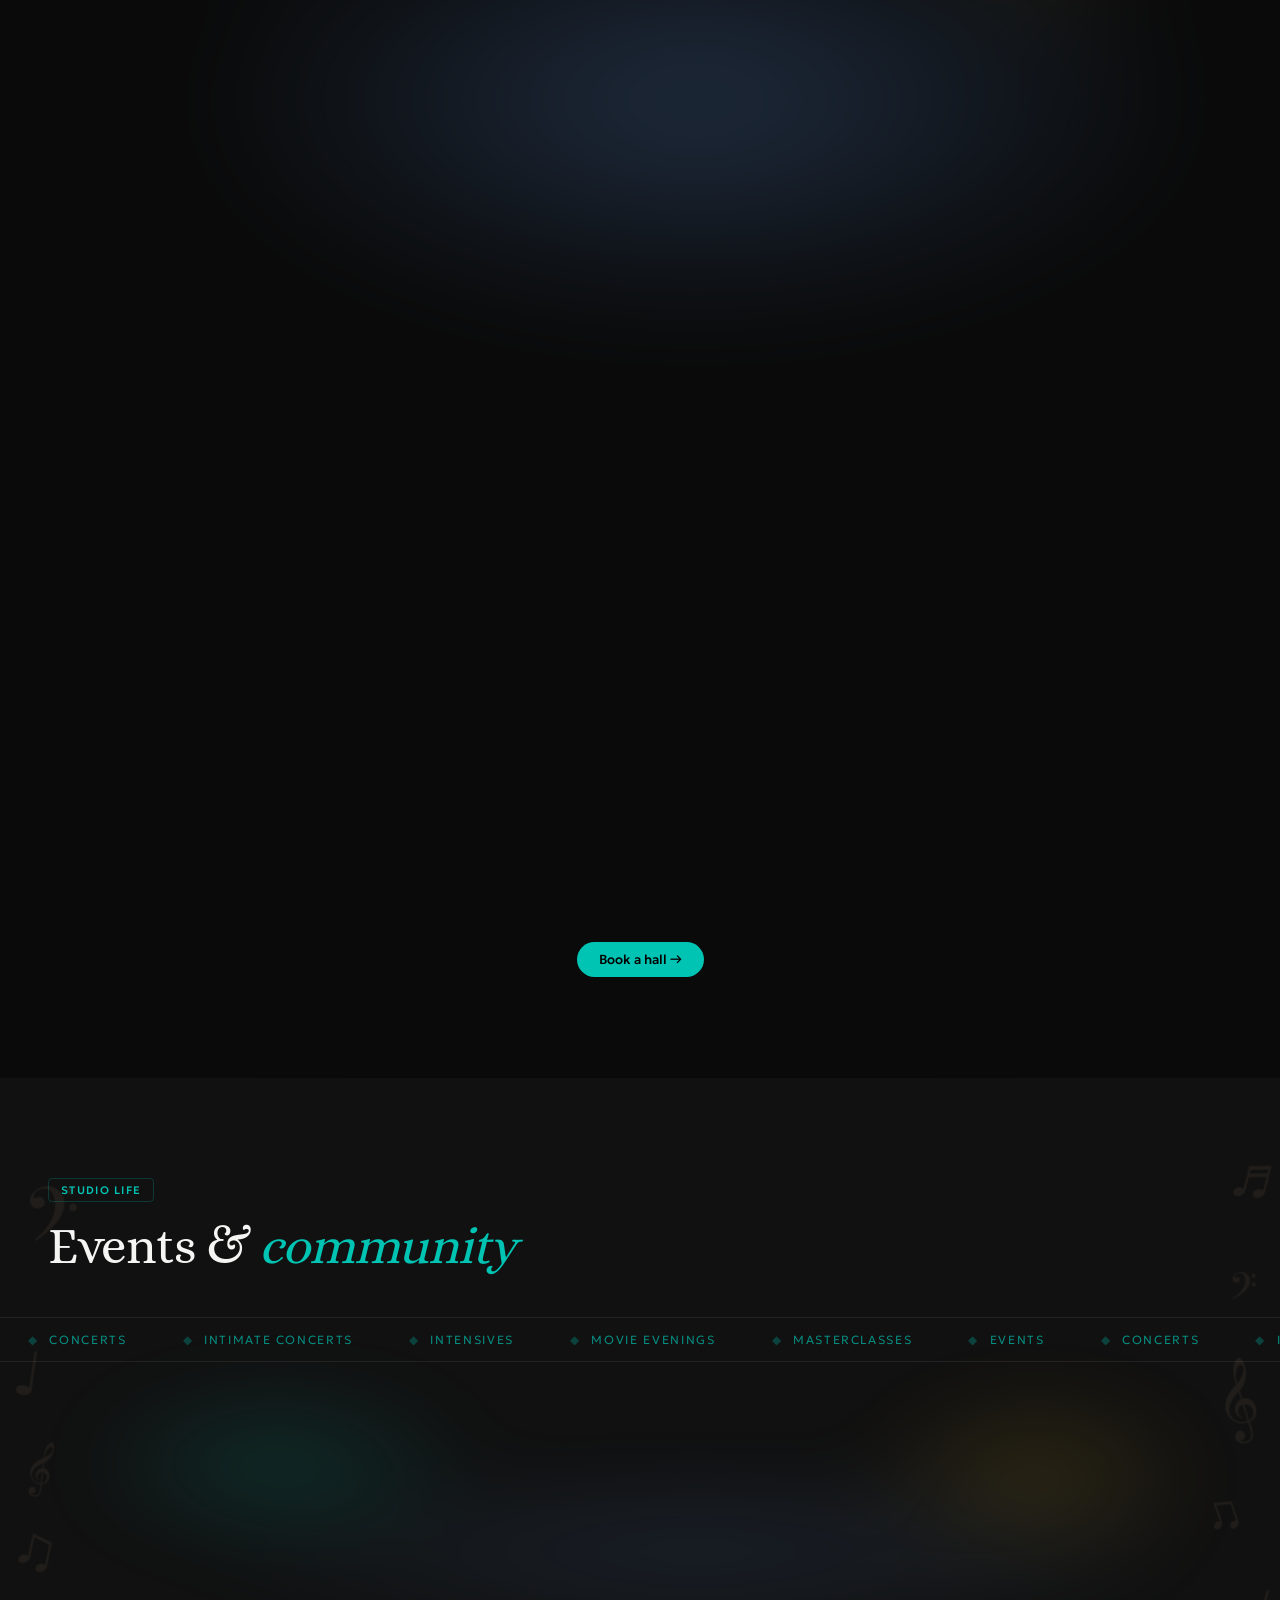
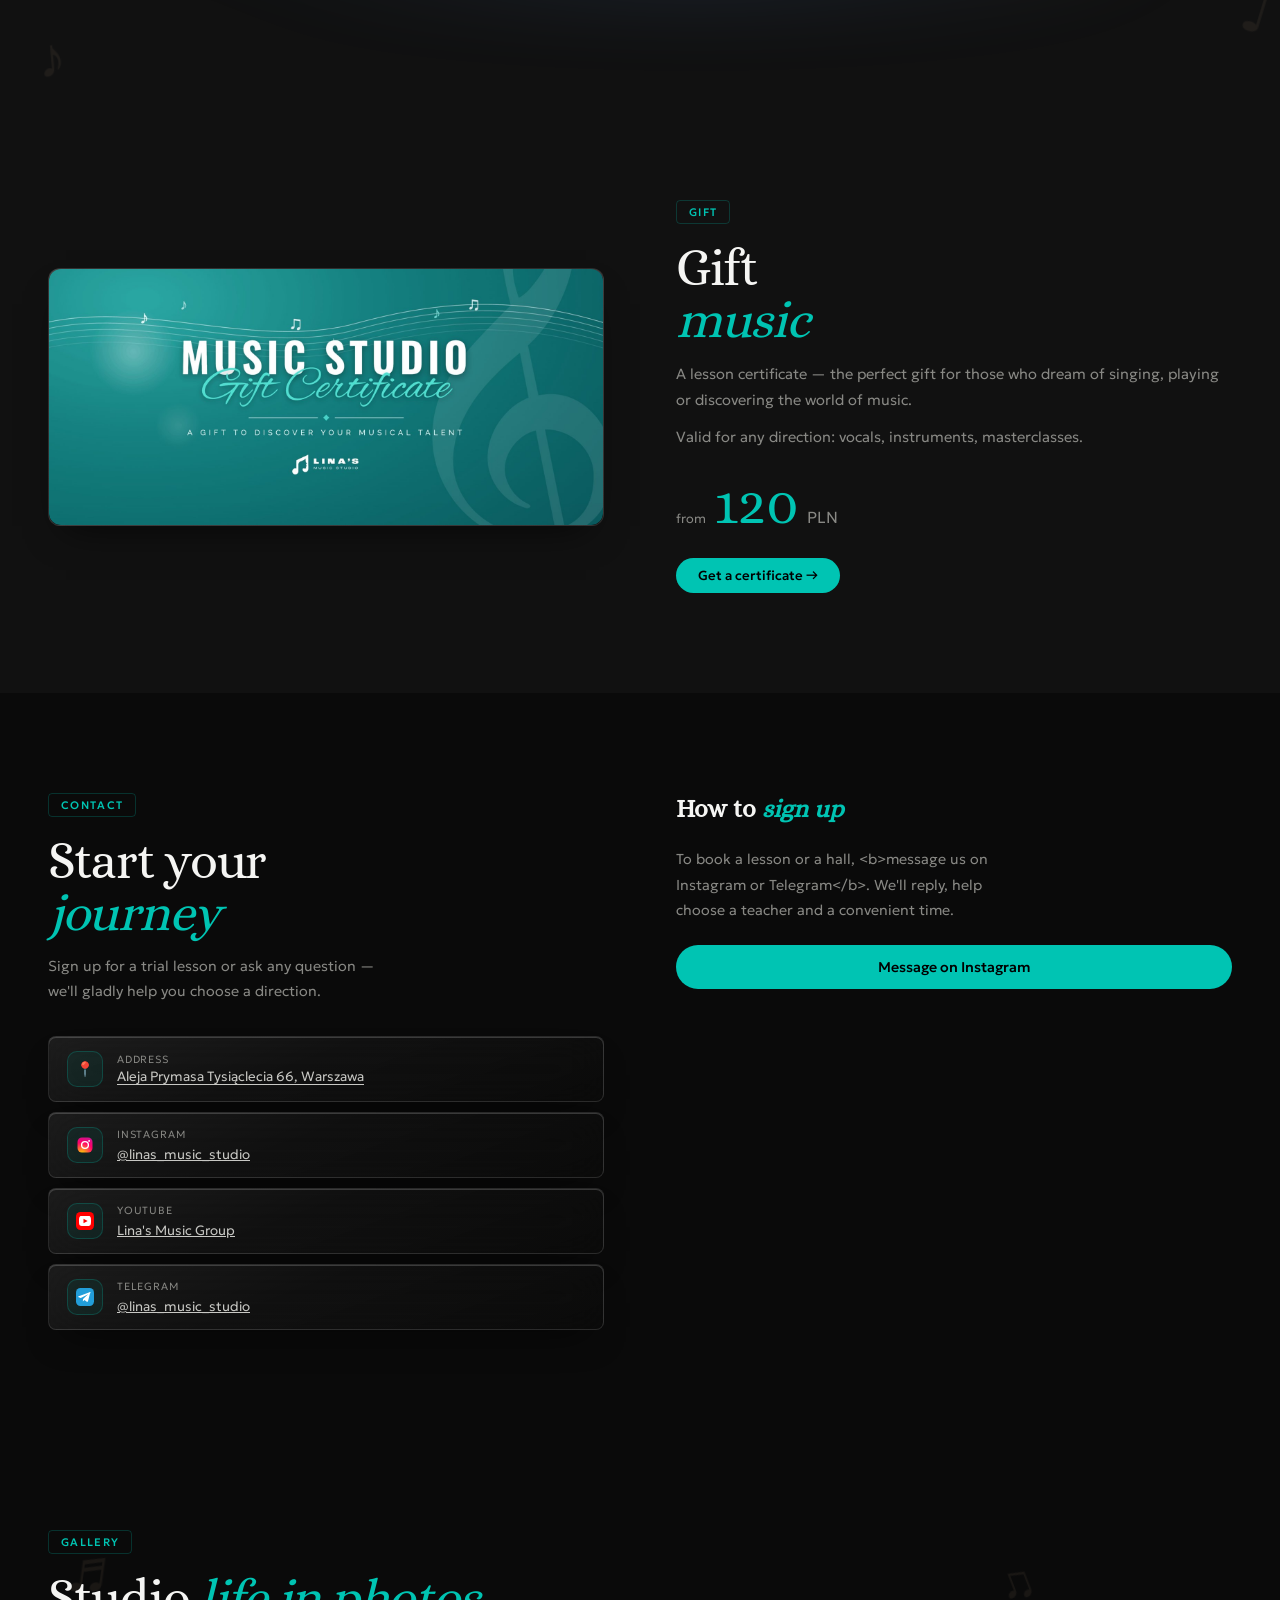
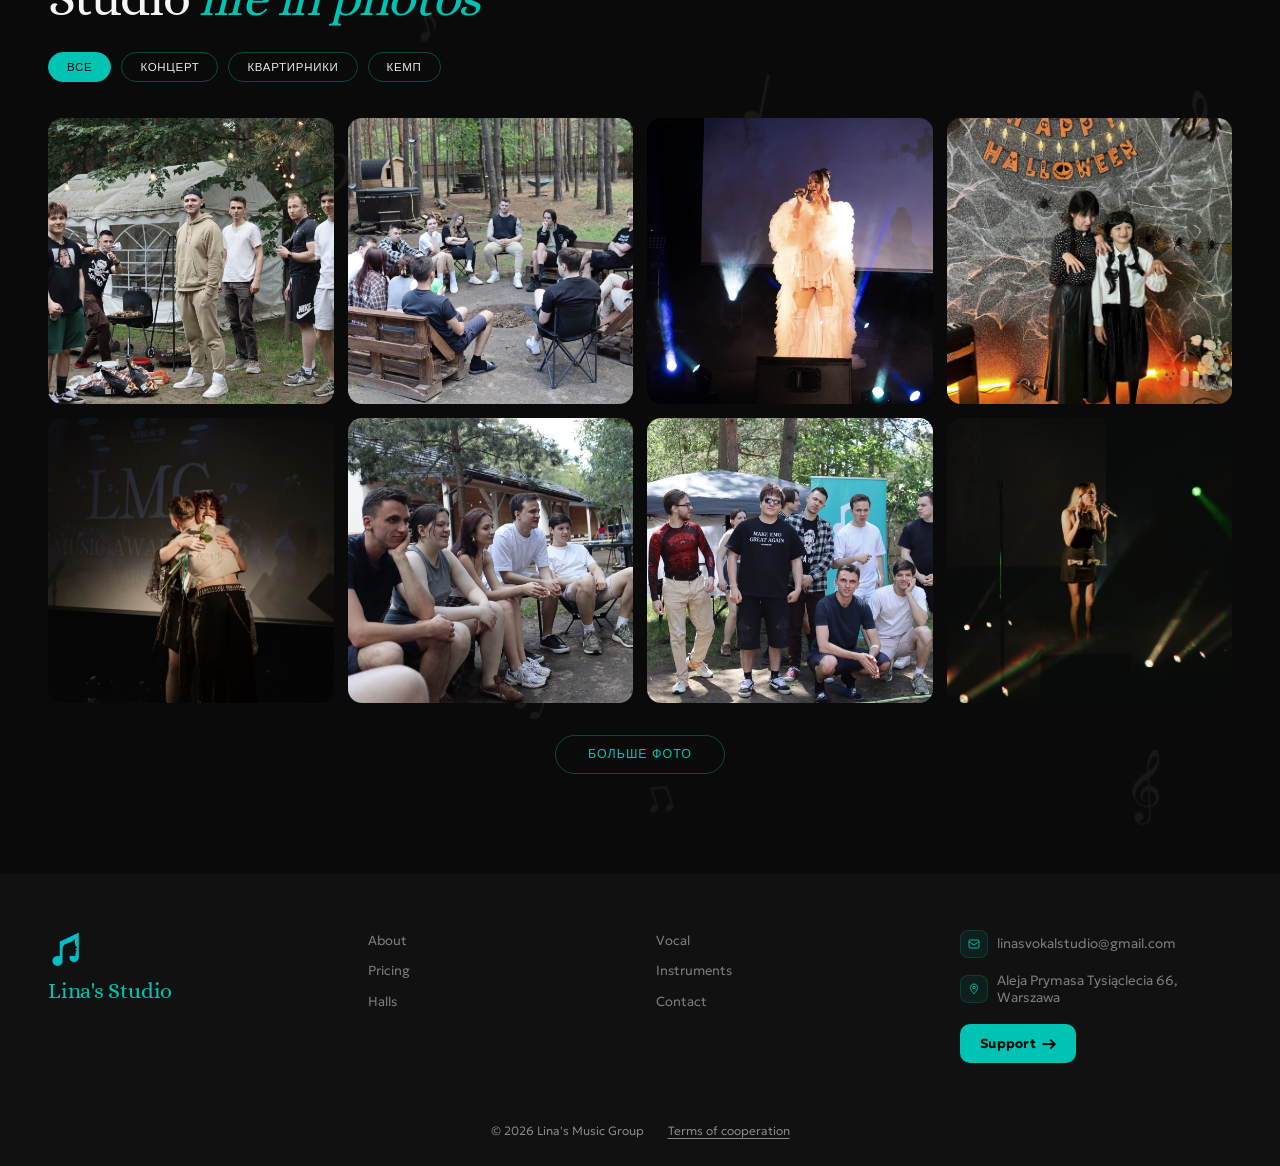
==== commit 20922f12: "Merge pull request #2 from Lana234555/claude/project-thread-oh65oj Show all pricing plans as separat" ====
--- a/index.html
+++ b/index.html
@@ -72,7 +72,6 @@
             <a href="#instruments" data-i18n="nav.instruments">Инструменты</a>
           </li>
           <li><a href="#halls" data-i18n="nav.halls">Залы</a></li>
-          <li data-afisha-link hidden><a href="#afisha" class="nav-afisha" data-i18n="content.ev.ui.nav">Афиша</a></li>
           <li><a href="#contact" data-i18n="nav.contact">Контакты</a></li>
         </ul>
       </div>
@@ -97,7 +96,9 @@
           <span></span><span></span><span></span>
         </button>
         <a
-          href="#contact"
+          href="https://app.band-space.com/user/search/warszawa/linas_music_studio/tutors"
+          target="_blank"
+          rel="noopener"
           class="btn-pill btn-teal"
           style="font-size: 0.78rem; padding: 8px 18px"
           data-i18n="nav.cta"
@@ -122,7 +123,6 @@
         >Инструменты</a
       >
       <a href="#halls" onclick="toggleMenu()" data-i18n="nav.halls">Залы</a>
-      <a href="#afisha" onclick="toggleMenu()" data-afisha-link hidden data-i18n="content.ev.ui.nav">Афиша</a>
       <a href="#contact" onclick="toggleMenu()" data-i18n="nav.contact"
         >Контакты</a
       >
@@ -171,7 +171,7 @@
             вдохновляем музыкантов любого уровня уже 5 лет.
           </p>
           <div class="hero-cta reveal">
-            <a href="#contact" class="btn-hero-primary">
+            <a href="https://app.band-space.com/user/search/warszawa/linas_music_studio/tutors" target="_blank" rel="noopener" class="btn-hero-primary">
               <span class="btn-hero-bg"></span>
               <span class="btn-hero-text" data-i18n="hero.cta1"
                 >Пробный урок</span
@@ -217,7 +217,7 @@
           <div class="founder-grid">
             <div class="founder-photo reveal">
               <img
-                src="photo/site/founder.jpg"
+                src="[data-uri]"
                 alt="Лина Поверга"
               />
               <div class="founder-photo-overlay"></div>
@@ -350,7 +350,208 @@
             </button>
           </div>
 
-          <div class="teachers-grid" data-content="teachers-vocal"></div>
+          <div class="teachers-grid">
+            <!-- TOP: Lina -->
+            <div class="teacher-card reveal" data-cat="top">
+              <div class="tc-img">
+                <img
+                  src="[data-uri]"
+                  alt="Лина Поверга"
+                />
+                <div class="tc-img-ph" style="display: none">🎤</div>
+                <div
+                  class="tc-cat-badge"
+                  style="background: rgba(255, 215, 0, 0.9); color: #111"
+                >
+                  Top
+                </div>
+              </div>
+              <div class="tc-body">
+                <div class="tc-role" data-i18n="teachers.lina.role">
+                  Вокал TOP · Основатель
+                </div>
+                <div class="tc-name" data-i18n="teachers.lina.name">Лина Поверга</div>
+                <p class="tc-bio" data-i18n="teachers.lina.bio">
+                  Основатель Wearevoice. Современные техники: субтон, твенг,
+                  бэлтинг, фальцет, микст, академический звук. Экстрим:
+                  штробас, фрай, скрим, гроул, харш. Украшения: вибрато,
+                  мелизмы, йодль. Продолжающий и профессиональный уровень.
+                </p>
+                <div class="tc-tags">
+                  <span class="tc-tag">Рок</span><span class="tc-tag">Поп</span
+                  ><span class="tc-tag">Соул</span
+                  ><span class="tc-tag">Джаз</span
+                  ><span class="tc-tag">Опера</span
+                  ><span class="tc-tag">Экстрим</span>
+                </div>
+                <p
+                  style="
+                    font-size: 0.74rem;
+                    color: var(--muted);
+                    margin-bottom: 12px;
+                  "
+                  data-i18n="teachers.lina.level"
+                >
+                  Уровень: продолжающий — профессиональный · Подростки и
+                  взрослые
+                </p>
+                <div class="tc-langs">
+                  <strong data-i18n="teachers.langs">Языки:</strong> <span data-i18n="teachers.lina.langs">Укр, Рус, Польский, Английский</span>
+                </div>
+                <div class="tc-links" data-lina-links>
+                  <a
+                    href="https://www.youtube.com/shorts/eAMj4xuMc4o"
+                    target="_blank"
+                    class="vlink"
+                    >▶︎ Поп</a
+                  >
+                  <a
+                    href="https://youtube.com/shorts/cJypggrLK9s?feature=share"
+                    target="_blank"
+                    class="vlink"
+                    >▶︎ Опера</a
+                  >
+                  <a
+                    href="https://youtube.com/shorts/guZ1A7CkUnk?feature=share"
+                    target="_blank"
+                    class="vlink"
+                    >▶︎ Рок</a
+                  >
+                  <a
+                    href="https://youtube.com/shorts/Y99iUkq7AjA?feature=share"
+                    target="_blank"
+                    class="vlink"
+                    >▶︎ Соул</a
+                  >
+                </div>
+                <a
+                  class="tc-enroll-btn"
+                  href="https://app.band-space.com/user/search/warszawa/linas_music_studio/tutors"
+                  target="_blank"
+                  rel="noopener"
+                  >
+                  <span data-i18n="teachers.enrollBtn">Записаться к этому педагогу</span
+                  ><span class="tc-enroll-btn-arrow">→</span>
+                </a>
+              </div>
+            </div>
+            <!-- PRO: Katerina -->
+            <div class="teacher-card reveal" data-cat="pro">
+              <div class="tc-img">
+                <img
+                  src="[data-uri]"
+                  alt="Катерина Корниюк"
+                />
+                <div class="tc-img-ph" style="display: none">🎹</div>
+                <div class="tc-cat-badge badge-pro">Pro</div>
+              </div>
+              <div class="tc-body">
+                <div class="tc-role" data-i18n="teachers.kateryna.role">
+                  Вокал / Фортепиано PRO
+                </div>
+                <div class="tc-name" data-i18n="teachers.kateryna.name">Катерина Корниюк</div>
+                <p class="tc-bio" data-i18n="teachers.kateryna.bio">
+                  Основатель Wearevoice. R&amp;B, поп, мюзикл, рок, соул, рэп.
+                  Постановка голоса, дыхание, сценический образ, ритм,
+                  импровизация. Техники: микс, твенг, бэлтинг, фальцет, йодль,
+                  вибрато, край, штробас, фрай, дисторшн, рэттл.
+                </p>
+                <div class="tc-tags">
+                  <span class="tc-tag">R&amp;B</span
+                  ><span class="tc-tag">Поп</span
+                  ><span class="tc-tag">Мюзикл</span
+                  ><span class="tc-tag">Рэп</span
+                  ><span class="tc-tag">Фортепиано</span>
+                </div>
+                <div class="tc-langs">
+                  <strong data-i18n="teachers.langs">Языки:</strong> <span data-i18n="teachers.kateryna.langs">Укр, Рус, Польский, Итальянский, Английский</span>
+                </div>
+                <div class="tc-links">
+                  <a
+                    href="https://youtube.com/shorts/lL4LfRZ0Ndg"
+                    target="_blank"
+                    class="vlink"
+                    >▶︎ R&amp;B</a
+                  >
+                  <a
+                    href="https://youtube.com/shorts/jFX9Z74IVPs"
+                    target="_blank"
+                    class="vlink"
+                    >▶︎ Рэп</a
+                  >
+                  <a
+                    href="https://youtube.com/shorts/rozSItTIHXU"
+                    target="_blank"
+                    class="vlink"
+                    >▶︎ Поп</a
+                  >
+                </div>
+                <a
+                  class="tc-enroll-btn"
+                  href="https://app.band-space.com/user/search/warszawa/linas_music_studio/tutors"
+                  target="_blank"
+                  rel="noopener"
+                  >
+                  <span data-i18n="teachers.enrollBtn">Записаться к этому педагогу</span
+                  ><span class="tc-enroll-btn-arrow">→</span>
+                </a>
+              </div>
+            </div>
+            <!-- BASIC: Olena Lushnevska -->
+            <div class="teacher-card reveal" data-cat="basic">
+              <div class="tc-img">
+                <img
+                  src="[data-uri]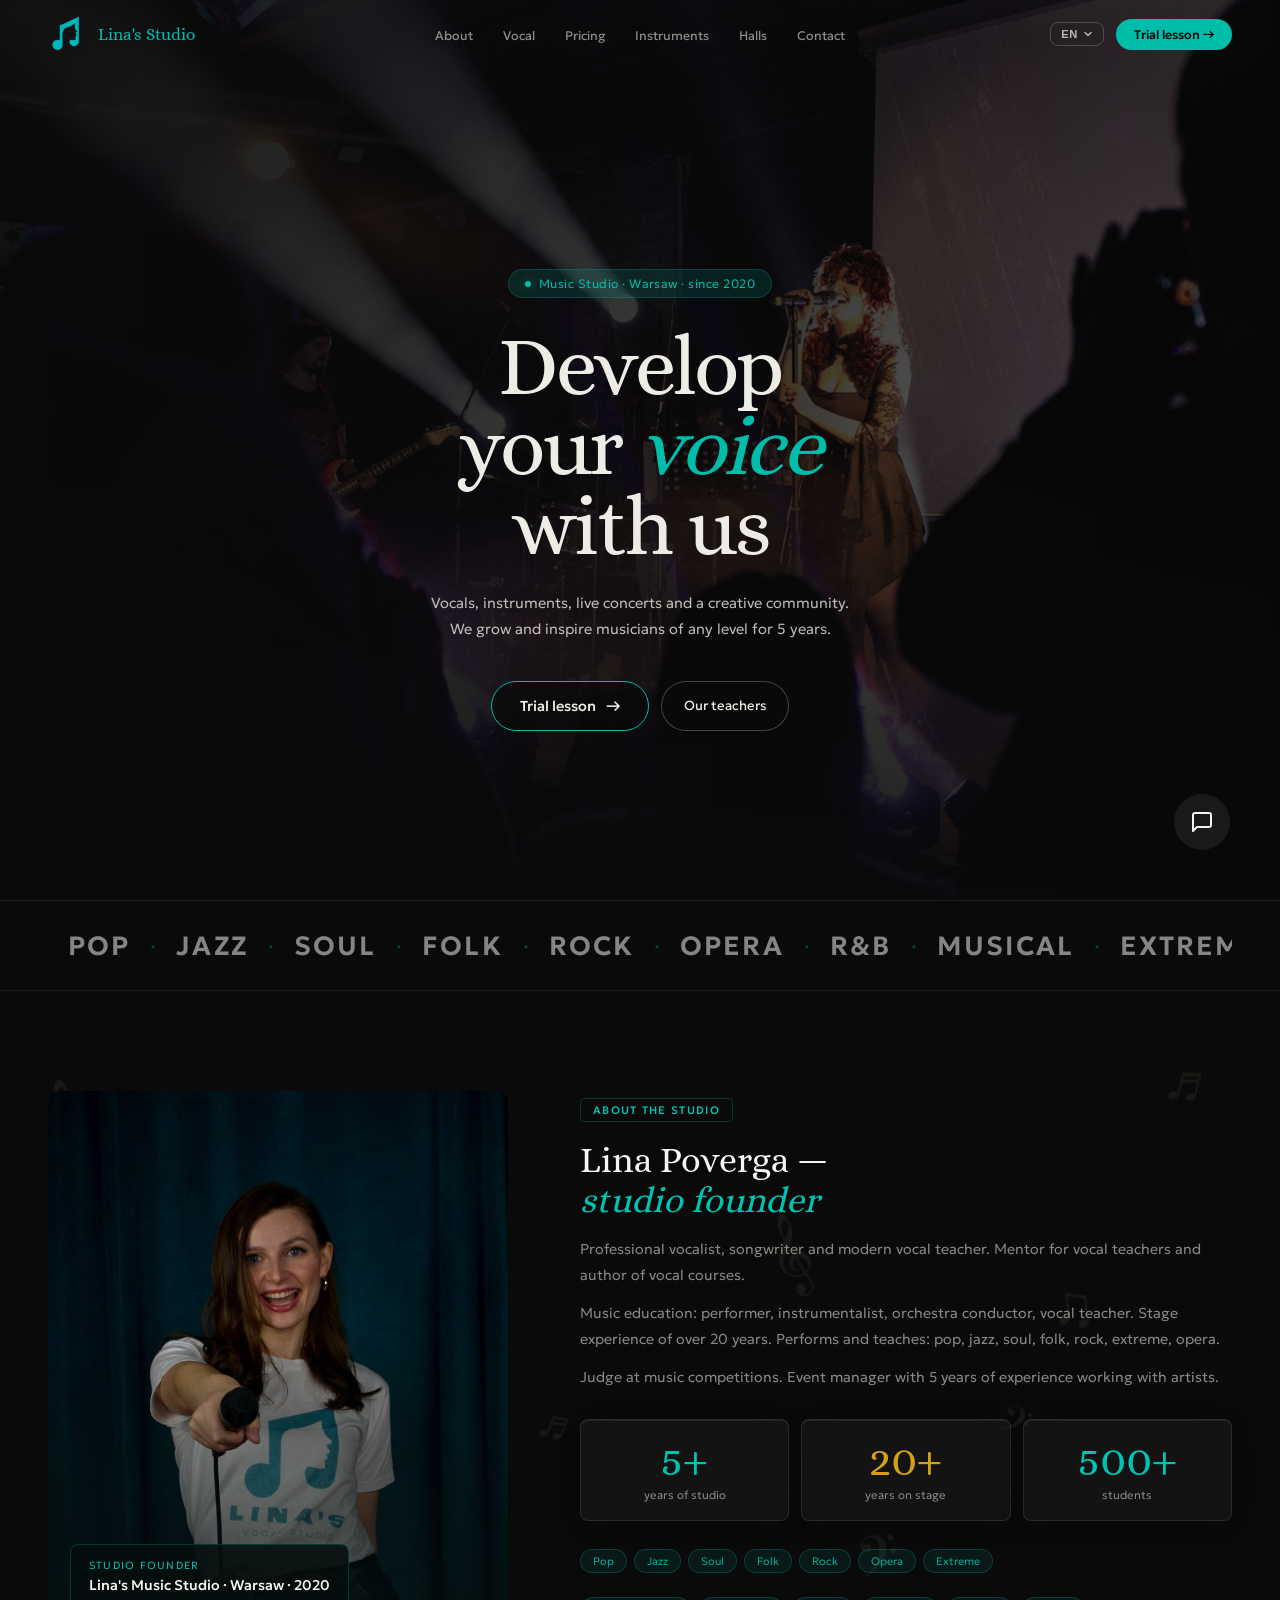
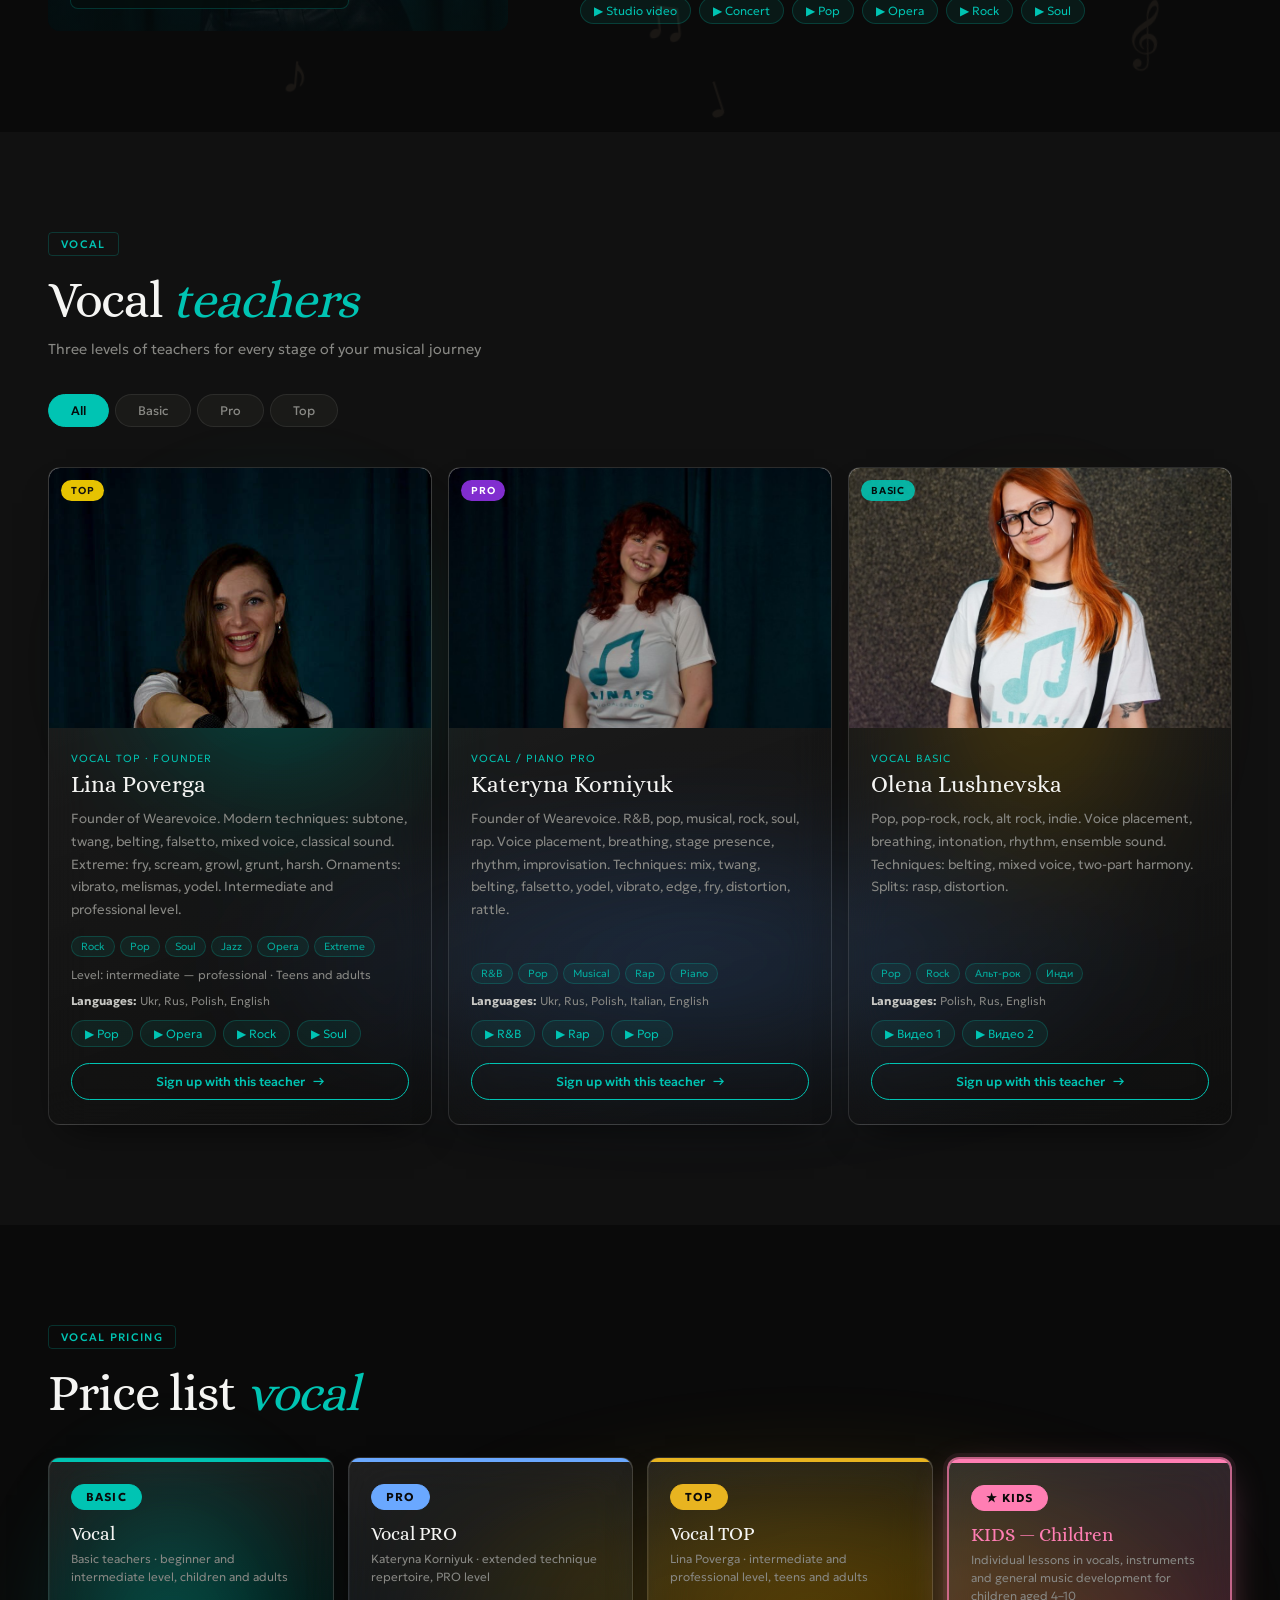
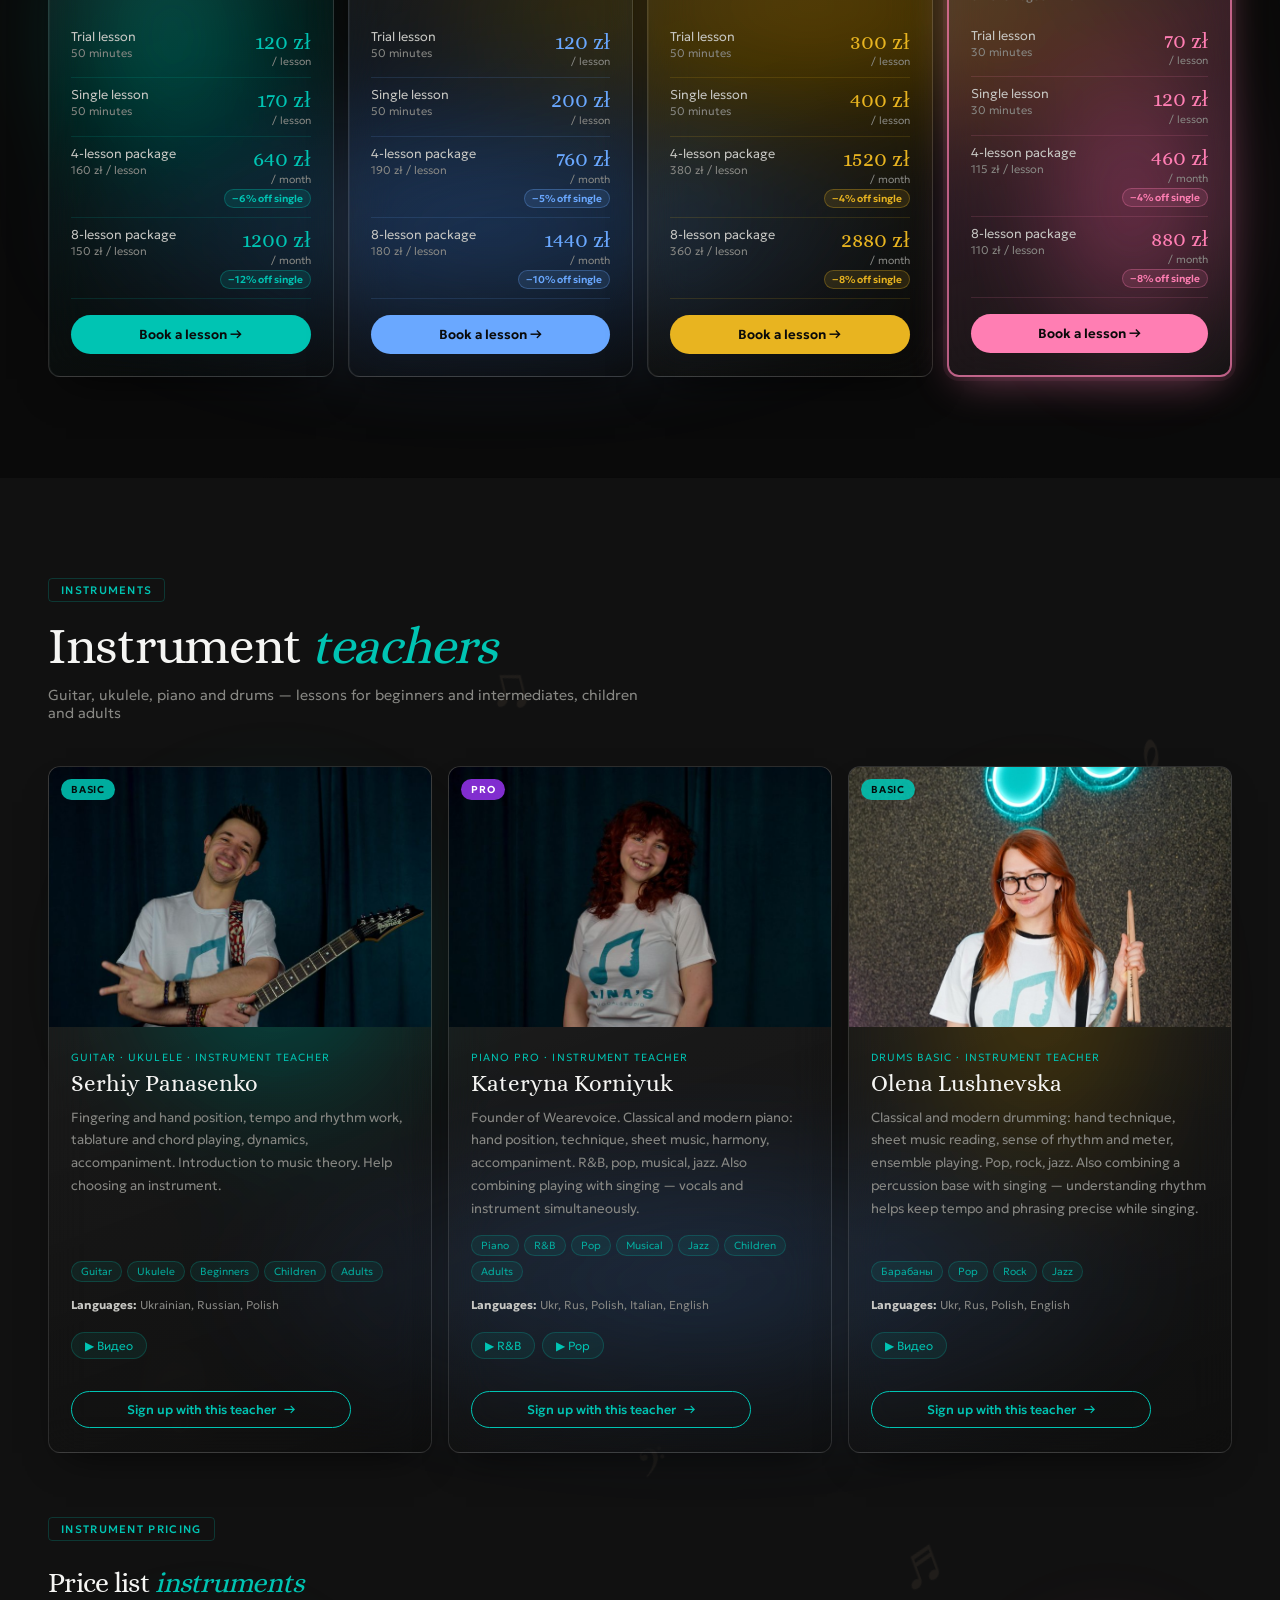
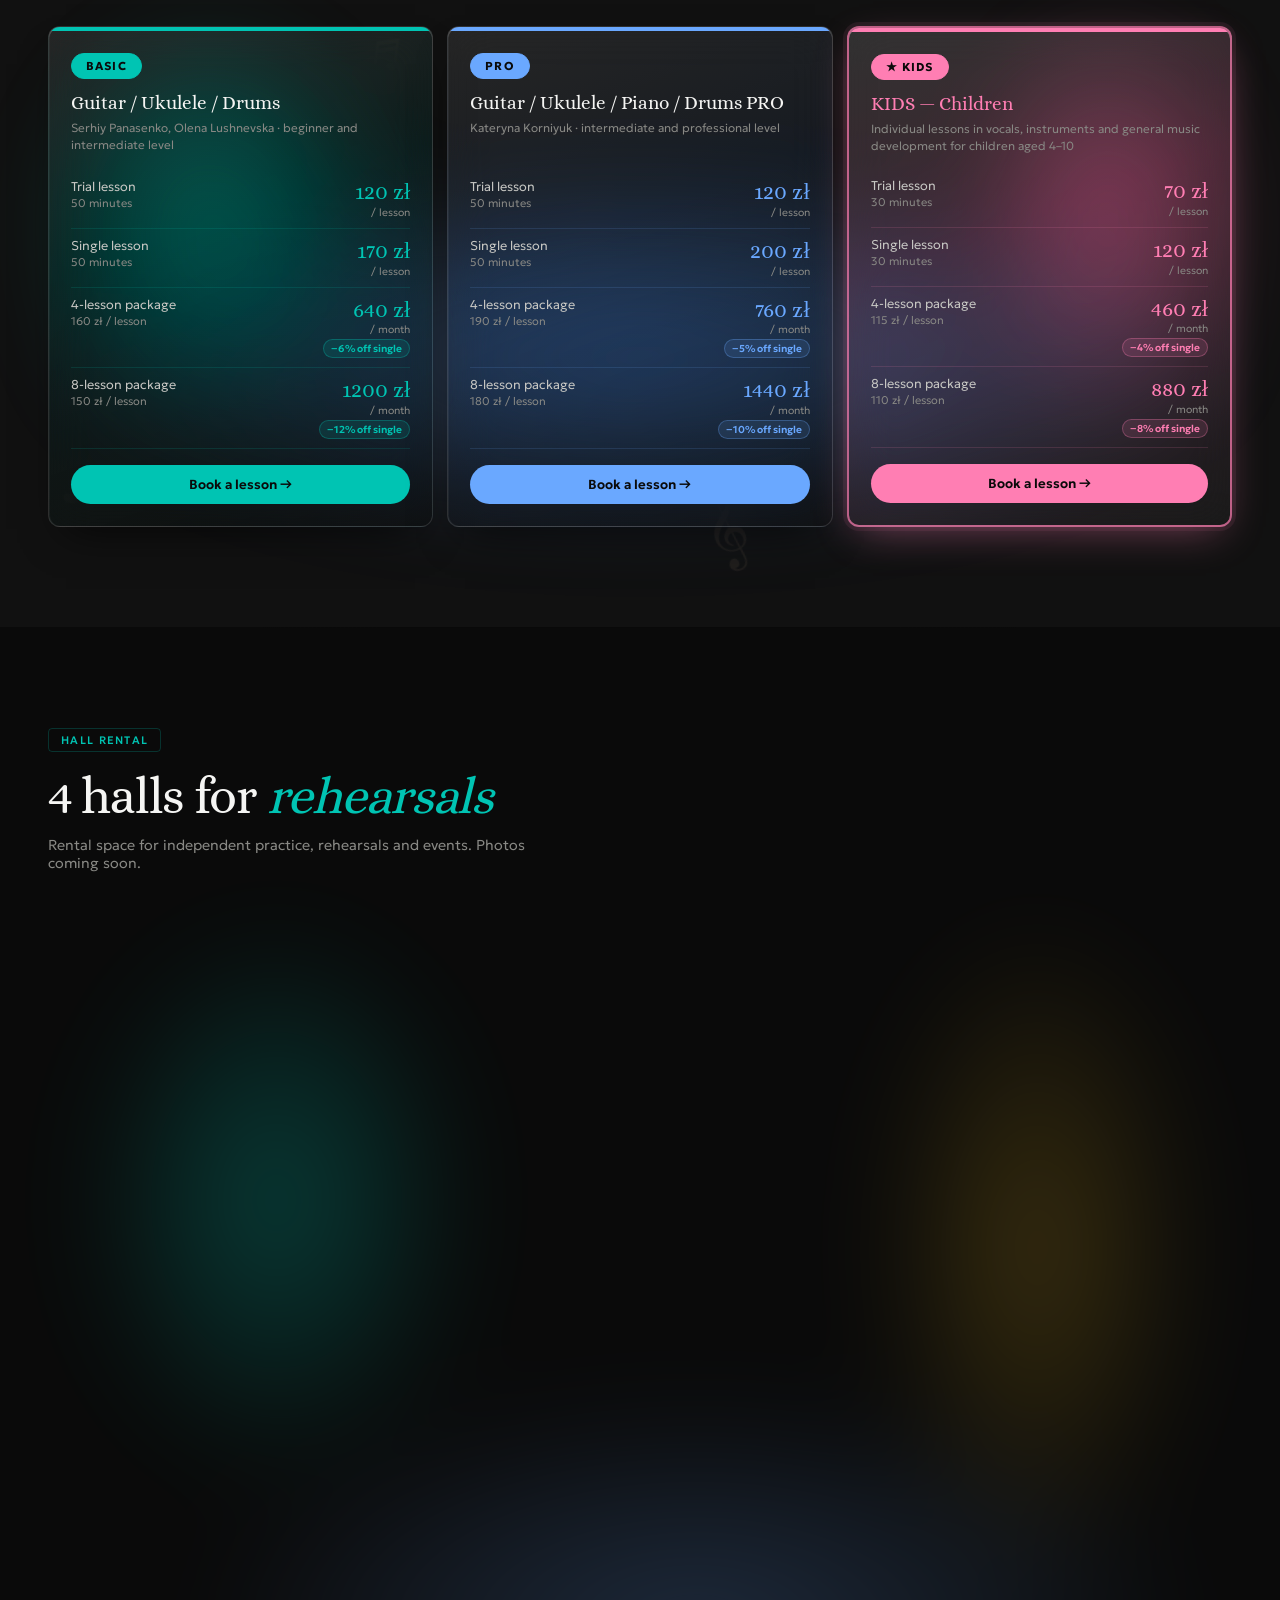
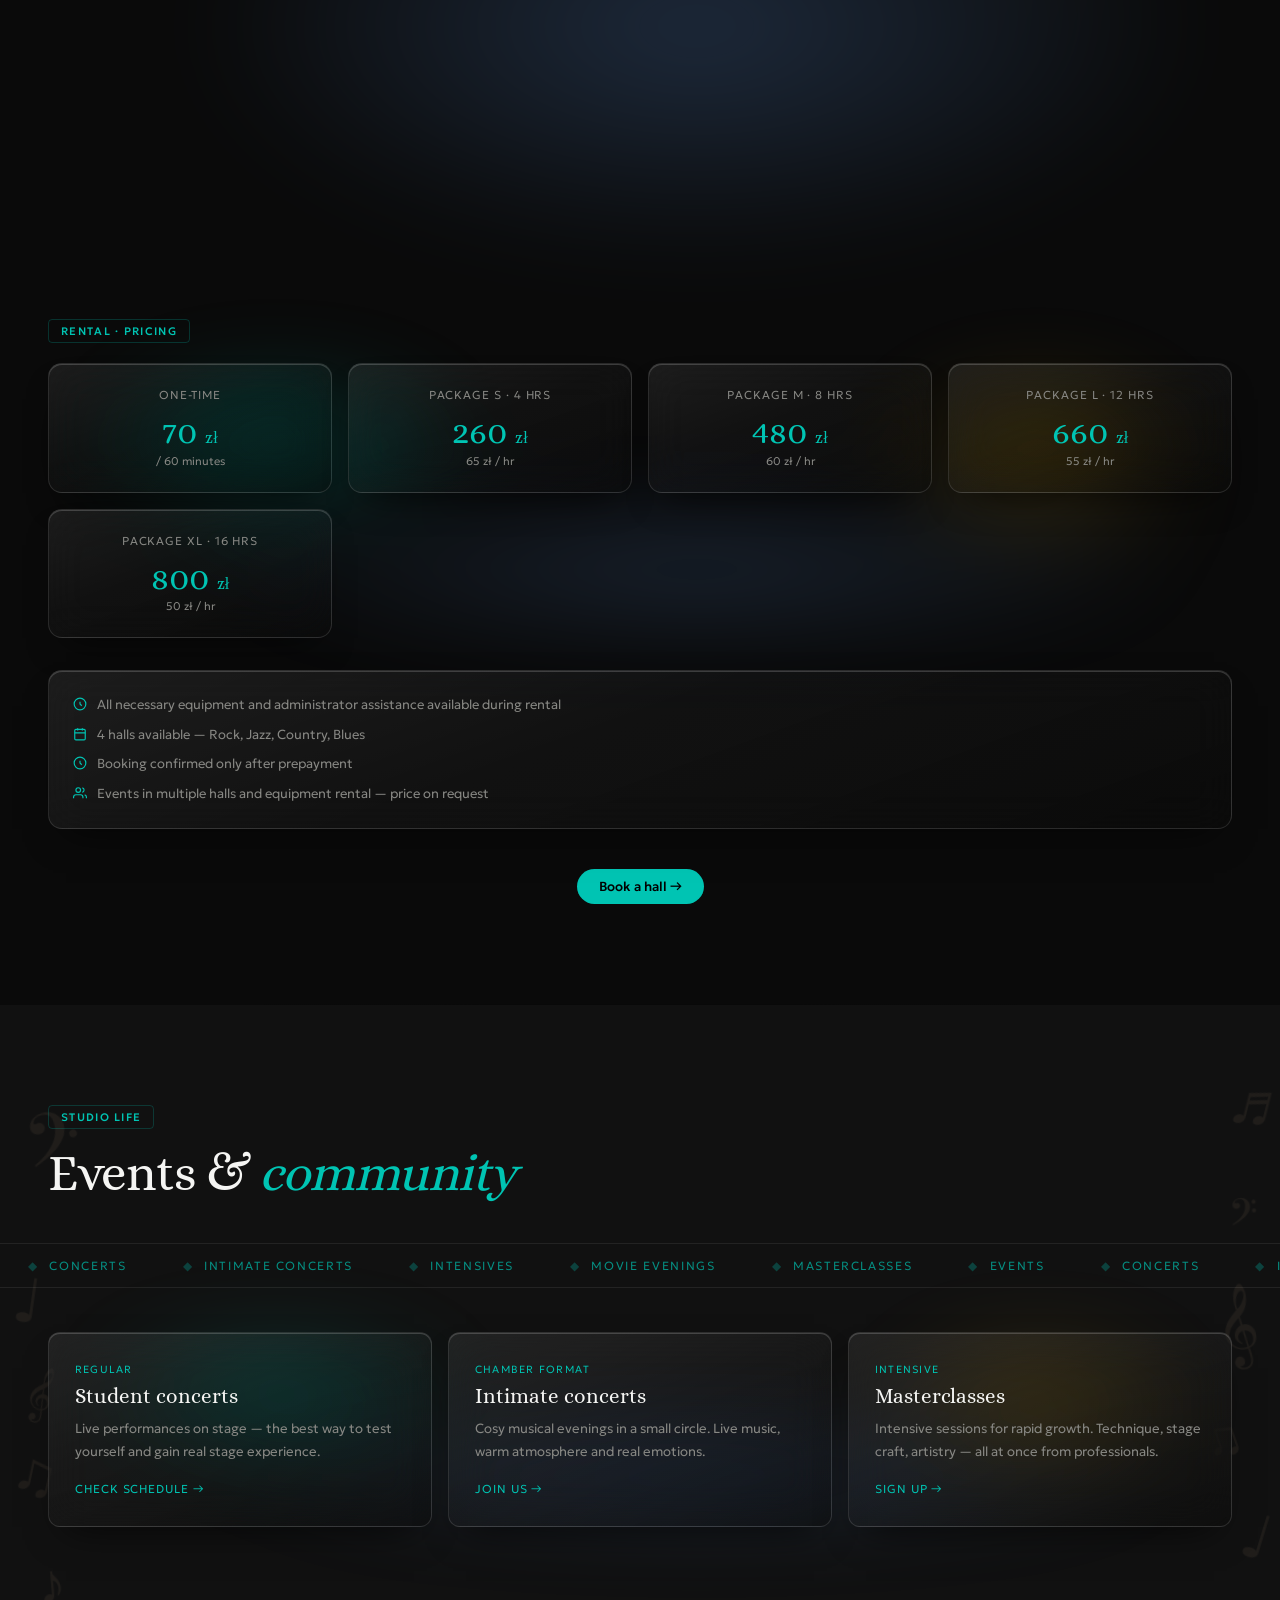
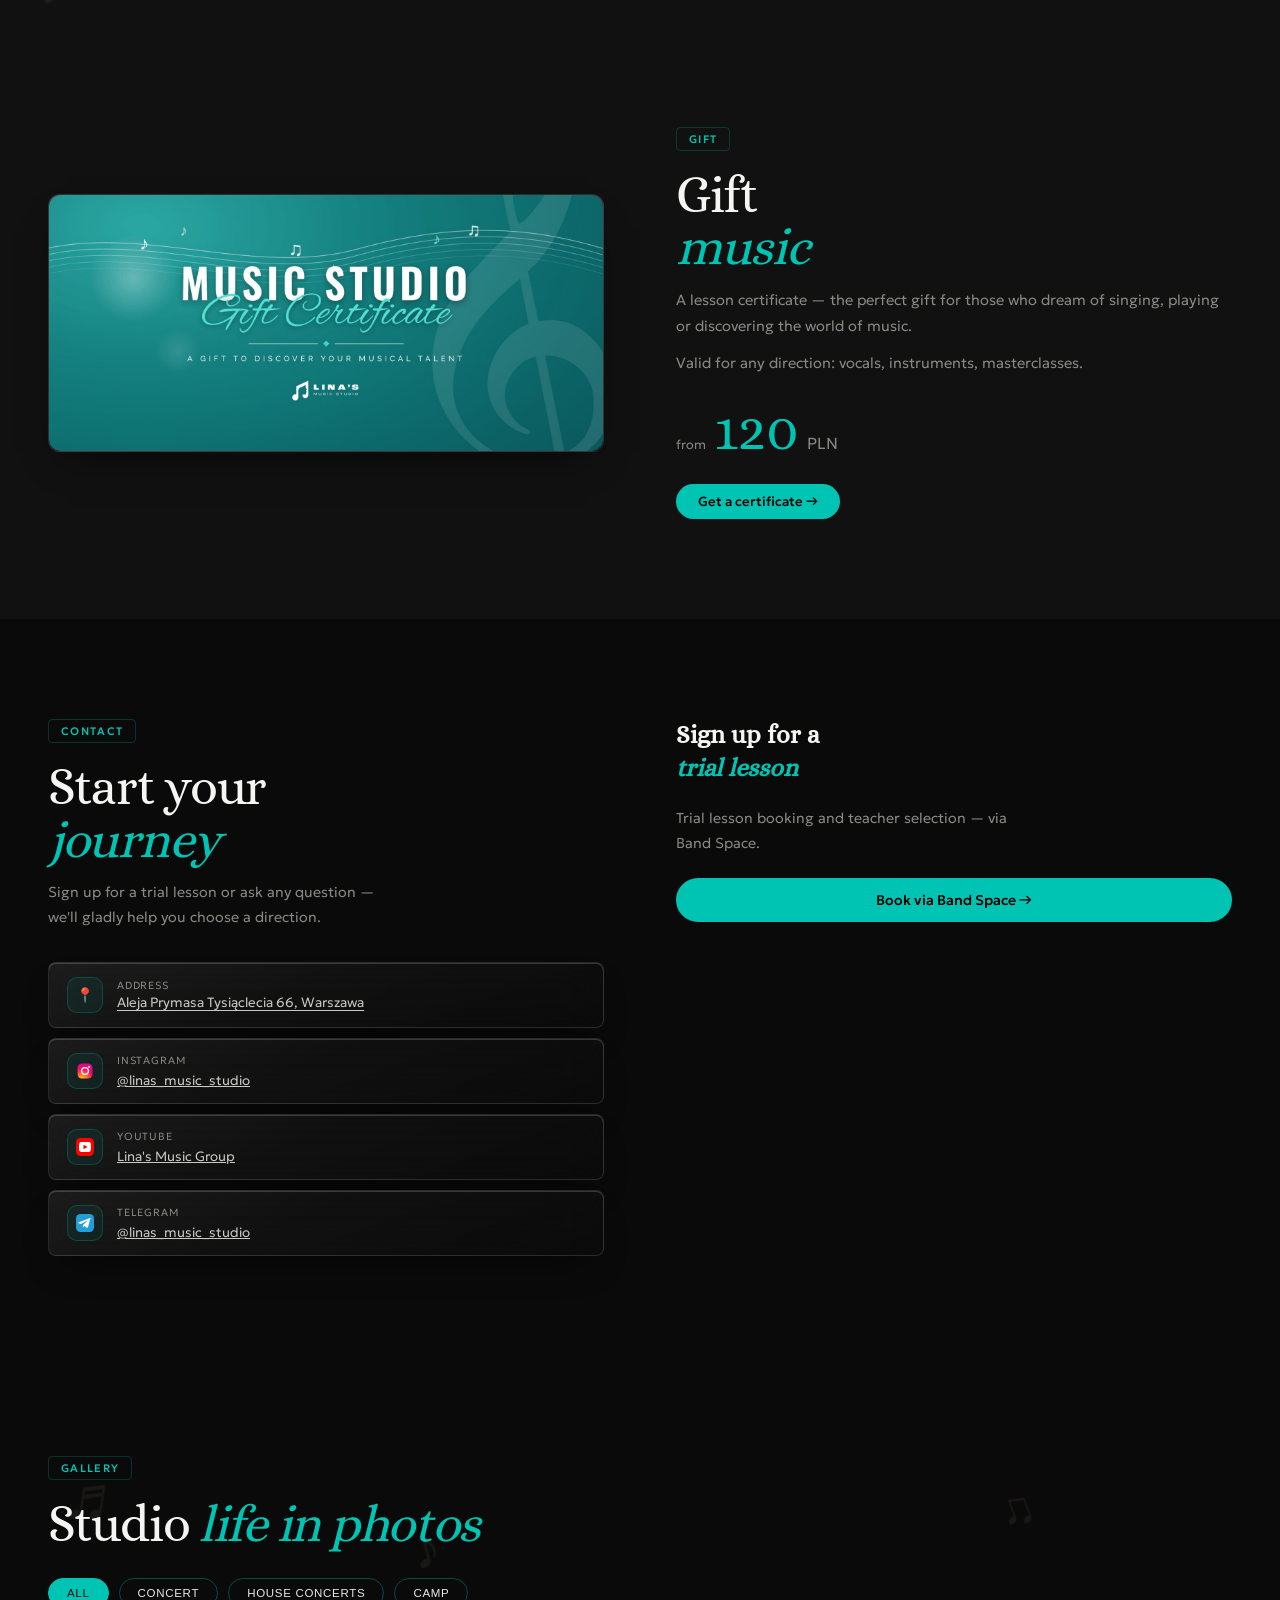
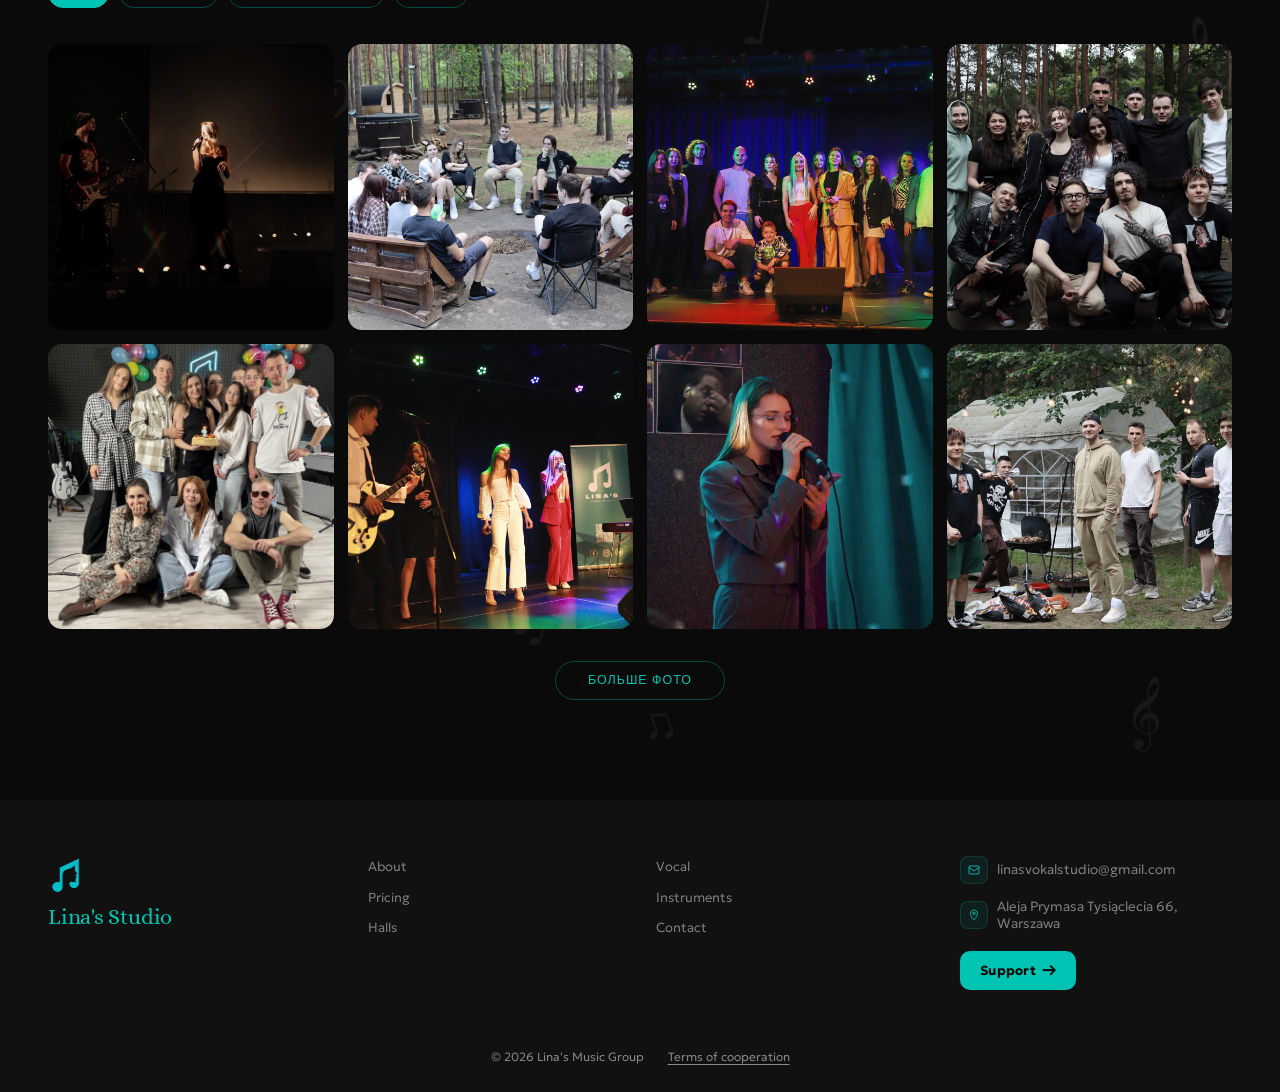
==== commit 31b89d94: "Merge pull request #3 from Lana234555/admin-panel Admin page for teachers, prices and gallery" ====
--- a/index.html
+++ b/index.html
@@ -217,7 +217,7 @@
           <div class="founder-grid">
             <div class="founder-photo reveal">
               <img
-                src="[data-uri]"
+                src="photo/site/founder.jpg"
                 alt="Лина Поверга"
               />
               <div class="founder-photo-overlay"></div>
@@ -350,208 +350,7 @@
             </button>
           </div>
 
-          <div class="teachers-grid">
-            <!-- TOP: Lina -->
-            <div class="teacher-card reveal" data-cat="top">
-              <div class="tc-img">
-                <img
-                  src="[data-uri]"
-                  alt="Лина Поверга"
-                />
-                <div class="tc-img-ph" style="display: none">🎤</div>
-                <div
-                  class="tc-cat-badge"
-                  style="background: rgba(255, 215, 0, 0.9); color: #111"
-                >
-                  Top
-                </div>
-              </div>
-              <div class="tc-body">
-                <div class="tc-role" data-i18n="teachers.lina.role">
-                  Вокал TOP · Основатель
-                </div>
-                <div class="tc-name" data-i18n="teachers.lina.name">Лина Поверга</div>
-                <p class="tc-bio" data-i18n="teachers.lina.bio">
-                  Основатель Wearevoice. Современные техники: субтон, твенг,
-                  бэлтинг, фальцет, микст, академический звук. Экстрим:
-                  штробас, фрай, скрим, гроул, харш. Украшения: вибрато,
-                  мелизмы, йодль. Продолжающий и профессиональный уровень.
-                </p>
-                <div class="tc-tags">
-                  <span class="tc-tag">Рок</span><span class="tc-tag">Поп</span
-                  ><span class="tc-tag">Соул</span
-                  ><span class="tc-tag">Джаз</span
-                  ><span class="tc-tag">Опера</span
-                  ><span class="tc-tag">Экстрим</span>
-                </div>
-                <p
-                  style="
-                    font-size: 0.74rem;
-                    color: var(--muted);
-                    margin-bottom: 12px;
-                  "
-                  data-i18n="teachers.lina.level"
-                >
-                  Уровень: продолжающий — профессиональный · Подростки и
-                  взрослые
-                </p>
-                <div class="tc-langs">
-                  <strong data-i18n="teachers.langs">Языки:</strong> <span data-i18n="teachers.lina.langs">Укр, Рус, Польский, Английский</span>
-                </div>
-                <div class="tc-links" data-lina-links>
-                  <a
-                    href="https://www.youtube.com/shorts/eAMj4xuMc4o"
-                    target="_blank"
-                    class="vlink"
-                    >▶︎ Поп</a
-                  >
-                  <a
-                    href="https://youtube.com/shorts/cJypggrLK9s?feature=share"
-                    target="_blank"
-                    class="vlink"
-                    >▶︎ Опера</a
-                  >
-                  <a
-                    href="https://youtube.com/shorts/guZ1A7CkUnk?feature=share"
-                    target="_blank"
-                    class="vlink"
-                    >▶︎ Рок</a
-                  >
-                  <a
-                    href="https://youtube.com/shorts/Y99iUkq7AjA?feature=share"
-                    target="_blank"
-                    class="vlink"
-                    >▶︎ Соул</a
-                  >
-                </div>
-                <a
-                  class="tc-enroll-btn"
-                  href="https://app.band-space.com/user/search/warszawa/linas_music_studio/tutors"
-                  target="_blank"
-                  rel="noopener"
-                  >
-                  <span data-i18n="teachers.enrollBtn">Записаться к этому педагогу</span
-                  ><span class="tc-enroll-btn-arrow">→</span>
-                </a>
-              </div>
-            </div>
-            <!-- PRO: Katerina -->
-            <div class="teacher-card reveal" data-cat="pro">
-              <div class="tc-img">
-                <img
-                  src="[data-uri]"
-                  alt="Катерина Корниюк"
-                />
-                <div class="tc-img-ph" style="display: none">🎹</div>
-                <div class="tc-cat-badge badge-pro">Pro</div>
-              </div>
-              <div class="tc-body">
-                <div class="tc-role" data-i18n="teachers.kateryna.role">
-                  Вокал / Фортепиано PRO
-                </div>
-                <div class="tc-name" data-i18n="teachers.kateryna.name">Катерина Корниюк</div>
-                <p class="tc-bio" data-i18n="teachers.kateryna.bio">
-                  Основатель Wearevoice. R&amp;B, поп, мюзикл, рок, соул, рэп.
-                  Постановка голоса, дыхание, сценический образ, ритм,
-                  импровизация. Техники: микс, твенг, бэлтинг, фальцет, йодль,
-                  вибрато, край, штробас, фрай, дисторшн, рэттл.
-                </p>
-                <div class="tc-tags">
-                  <span class="tc-tag">R&amp;B</span
-                  ><span class="tc-tag">Поп</span
-                  ><span class="tc-tag">Мюзикл</span
-                  ><span class="tc-tag">Рэп</span
-                  ><span class="tc-tag">Фортепиано</span>
-                </div>
-                <div class="tc-langs">
-                  <strong data-i18n="teachers.langs">Языки:</strong> <span data-i18n="teachers.kateryna.langs">Укр, Рус, Польский, Итальянский, Английский</span>
-                </div>
-                <div class="tc-links">
-                  <a
-                    href="https://youtube.com/shorts/lL4LfRZ0Ndg"
-                    target="_blank"
-                    class="vlink"
-                    >▶︎ R&amp;B</a
-                  >
-                  <a
-                    href="https://youtube.com/shorts/jFX9Z74IVPs"
-                    target="_blank"
-                    class="vlink"
-                    >▶︎ Рэп</a
-                  >
-                  <a
-                    href="https://youtube.com/shorts/rozSItTIHXU"
-                    target="_blank"
-                    class="vlink"
-                    >▶︎ Поп</a
-                  >
-                </div>
-                <a
-                  class="tc-enroll-btn"
-                  href="https://app.band-space.com/user/search/warszawa/linas_music_studio/tutors"
-                  target="_blank"
-                  rel="noopener"
-                  >
-                  <span data-i18n="teachers.enrollBtn">Записаться к этому педагогу</span
-                  ><span class="tc-enroll-btn-arrow">→</span>
-                </a>
-              </div>
-            </div>
-            <!-- BASIC: Olena Lushnevska -->
-            <div class="teacher-card reveal" data-cat="basic">
-              <div class="tc-img">
-                <img
-                  src="[data-uri]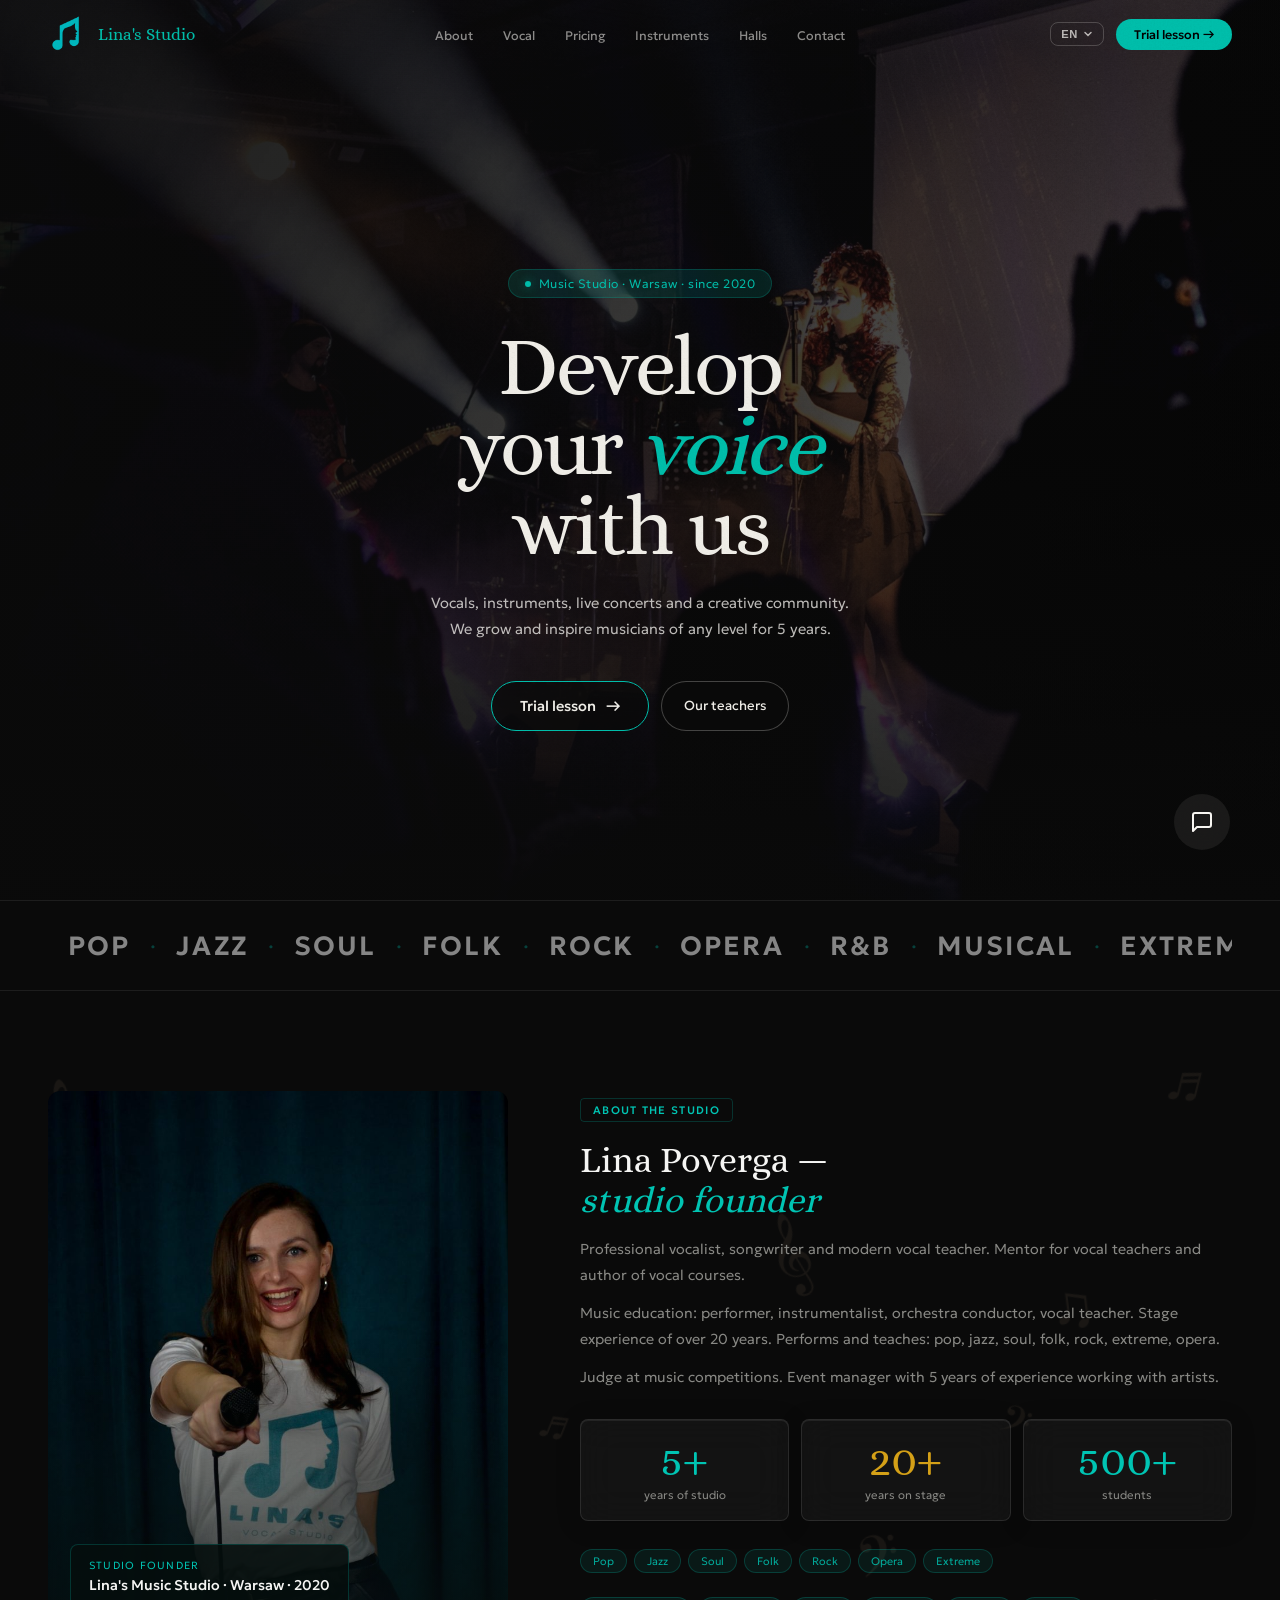
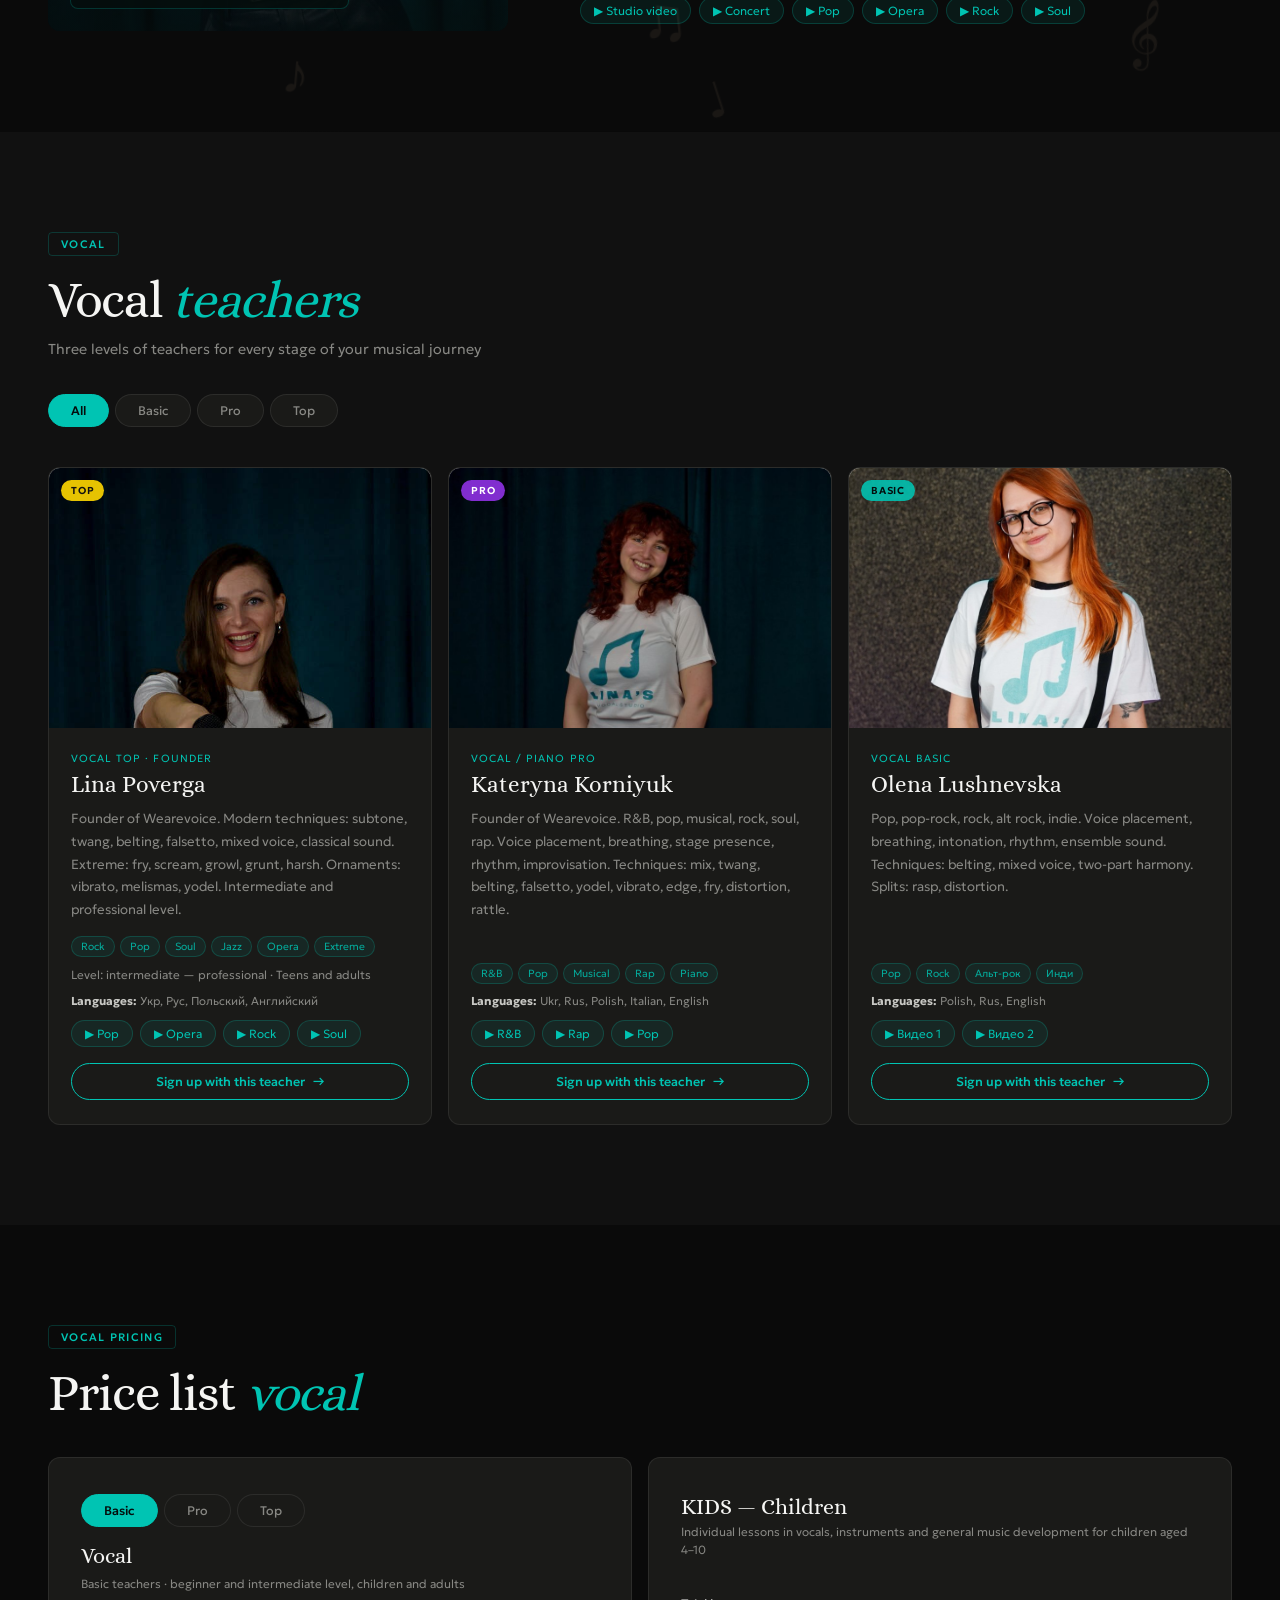
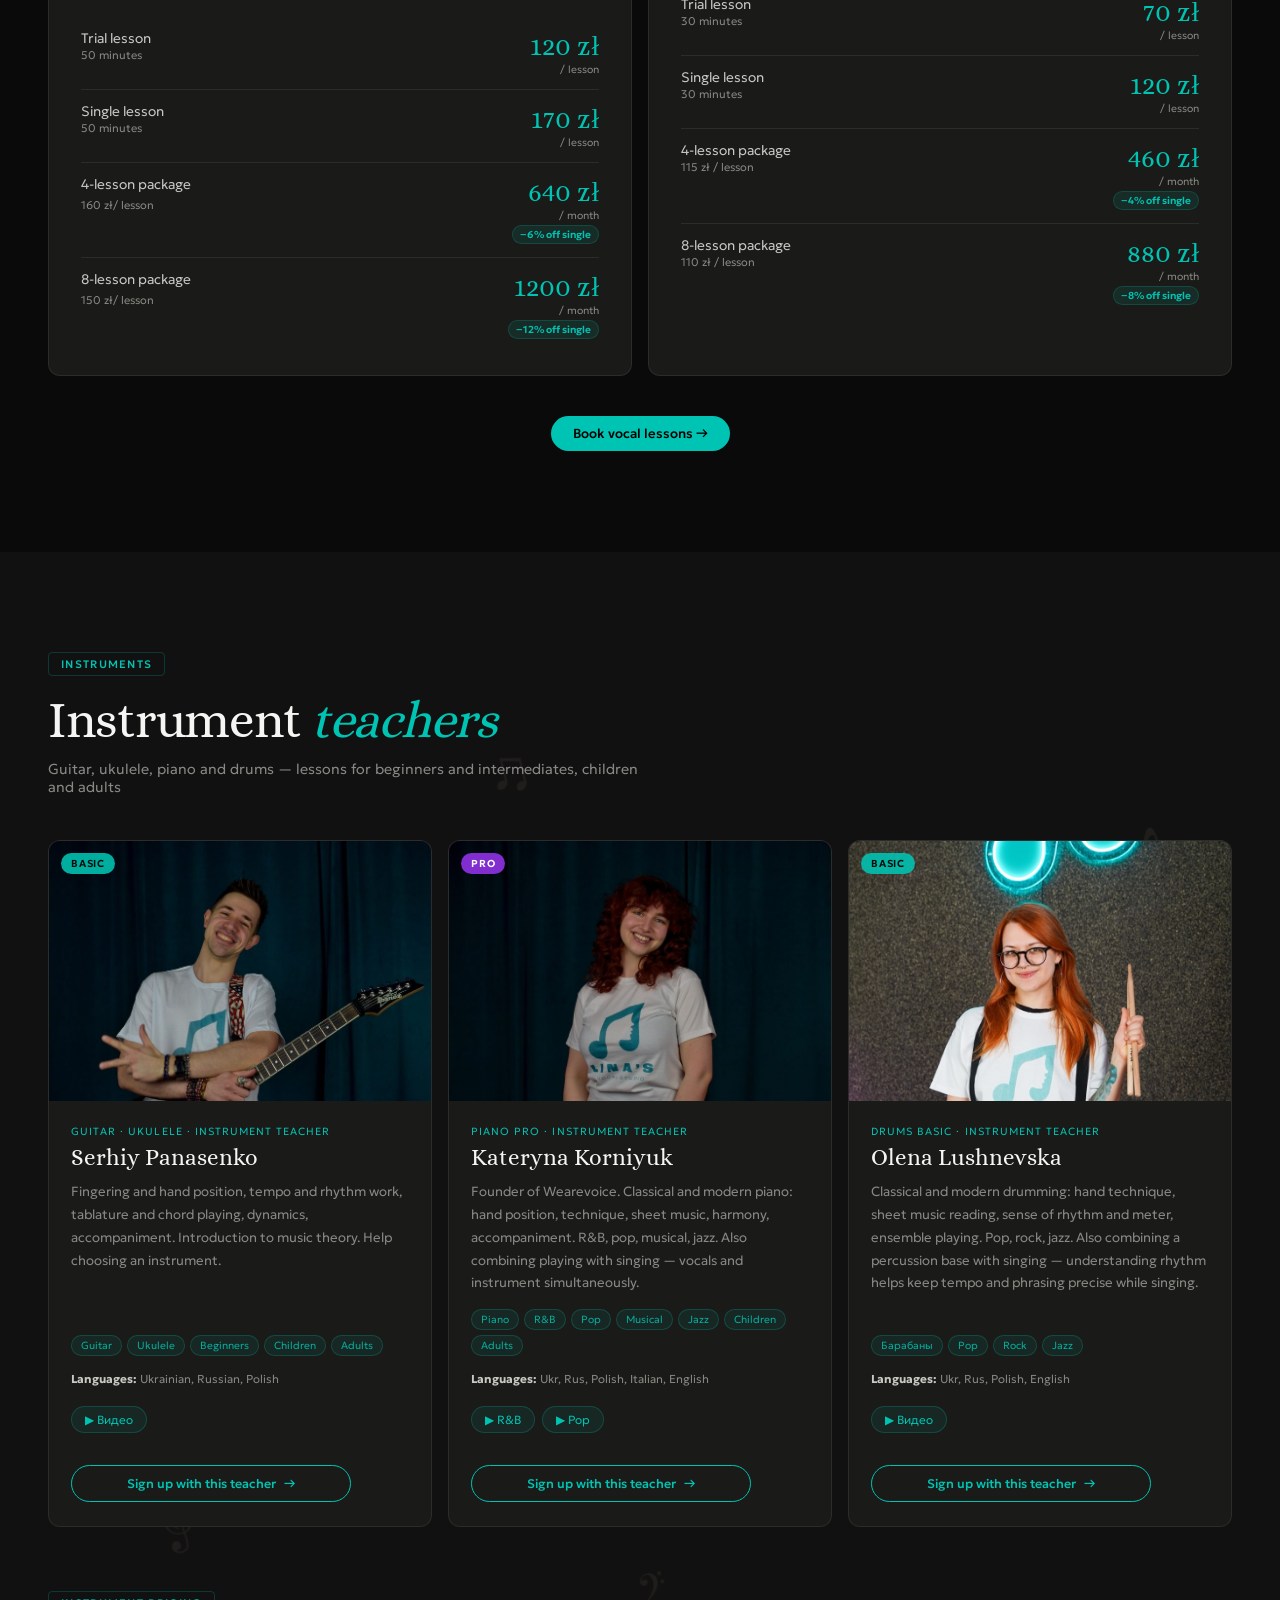
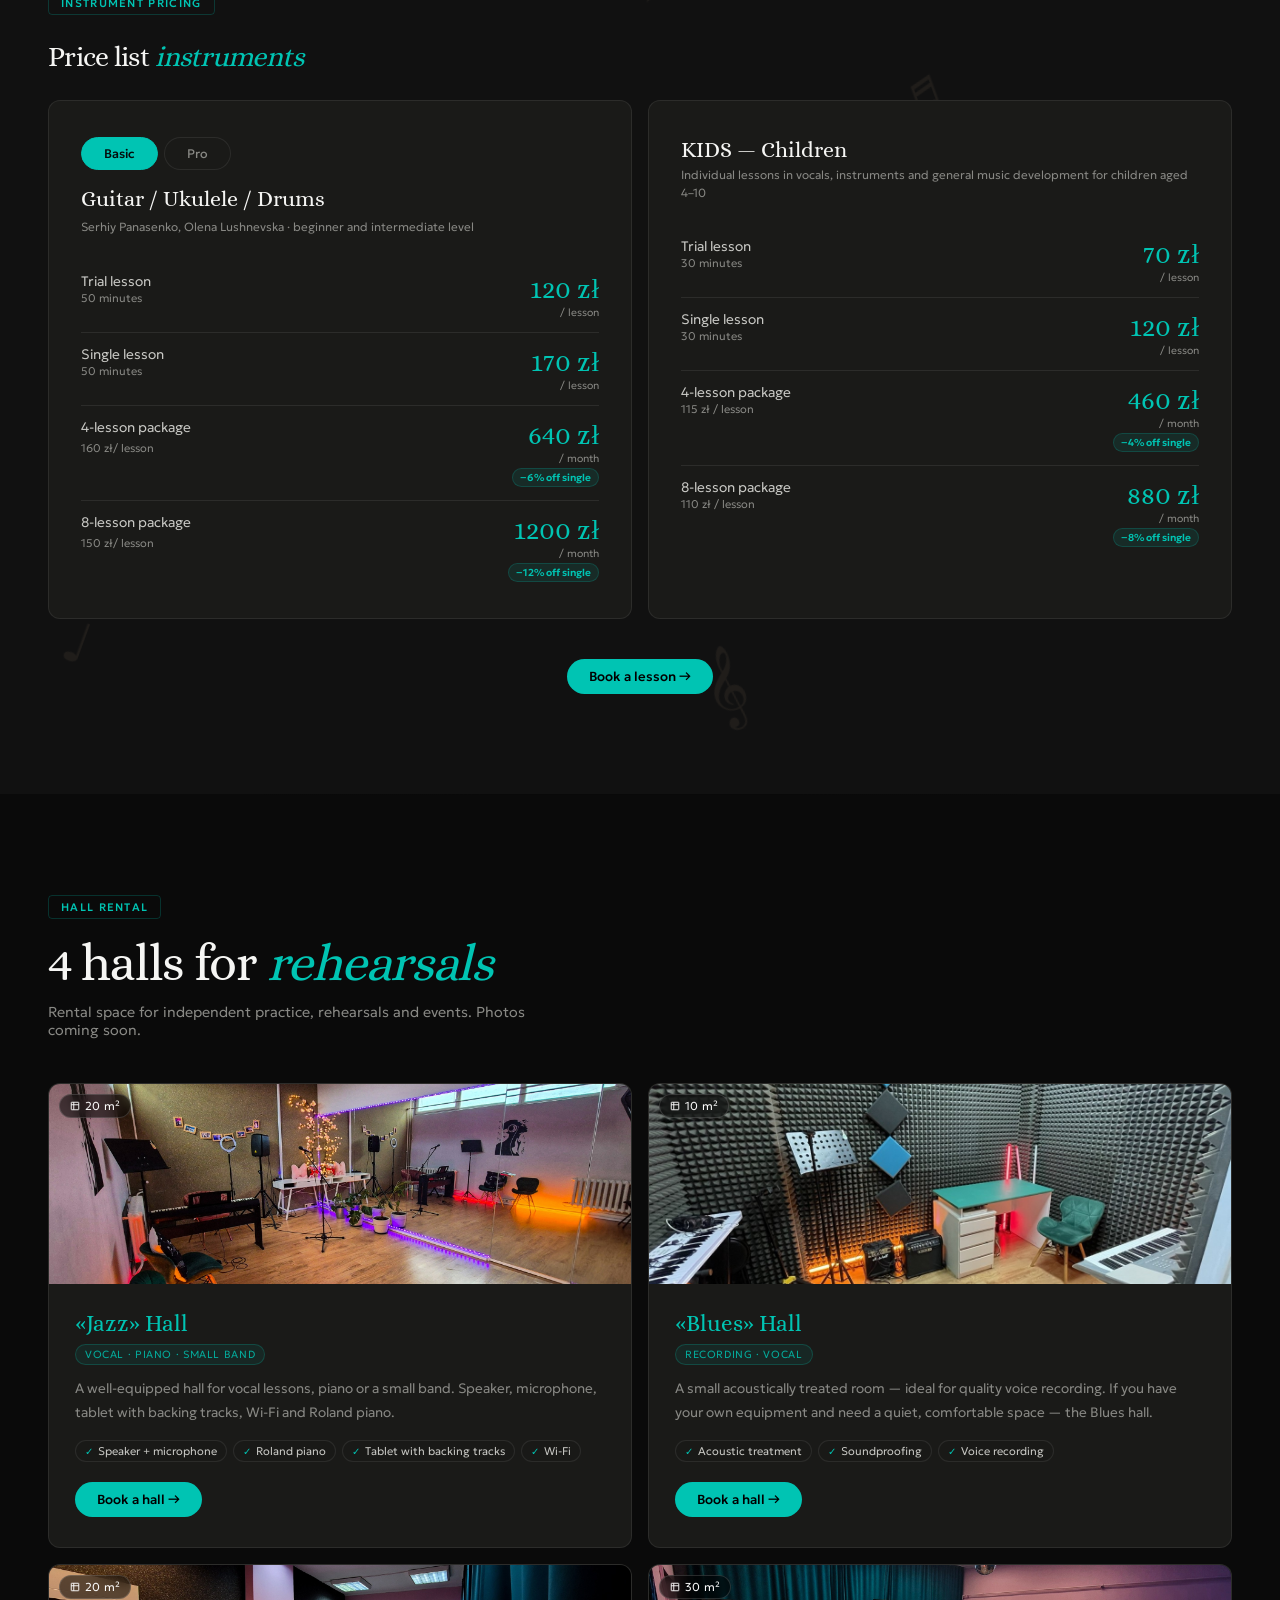
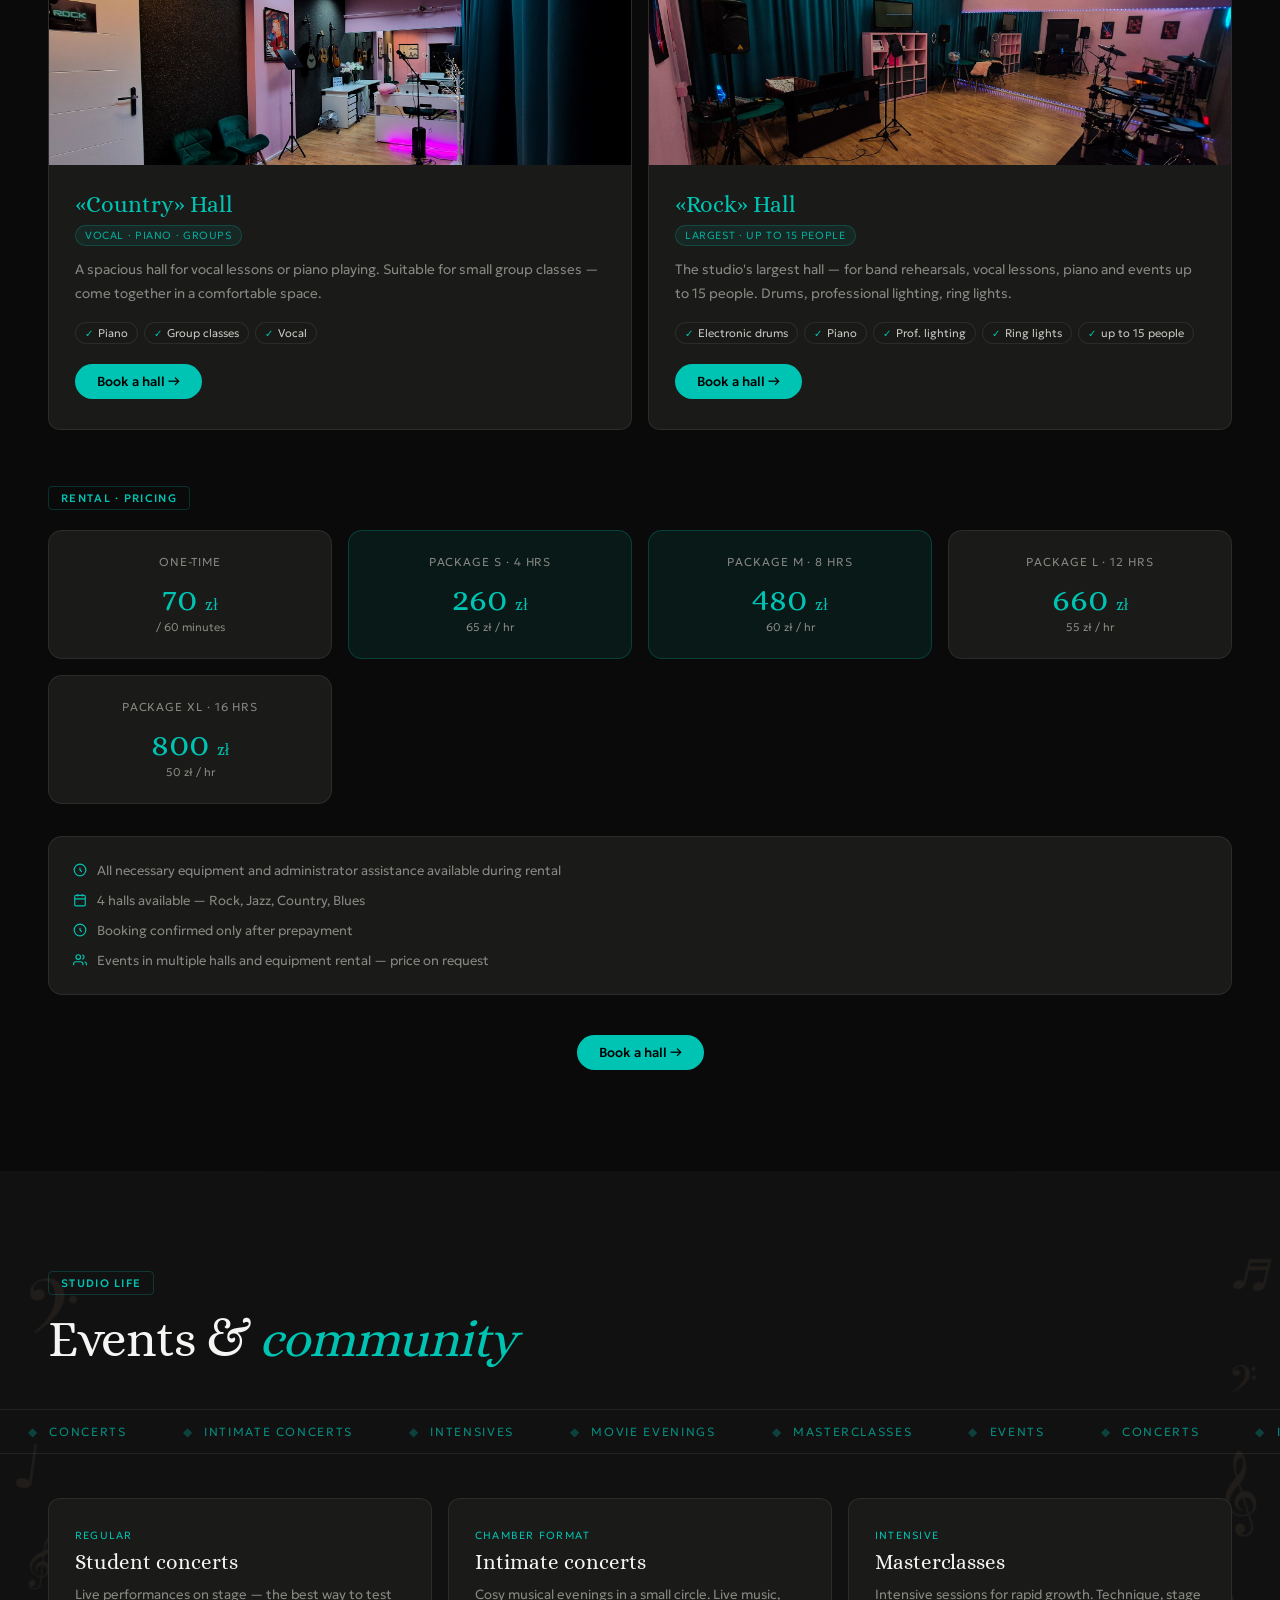
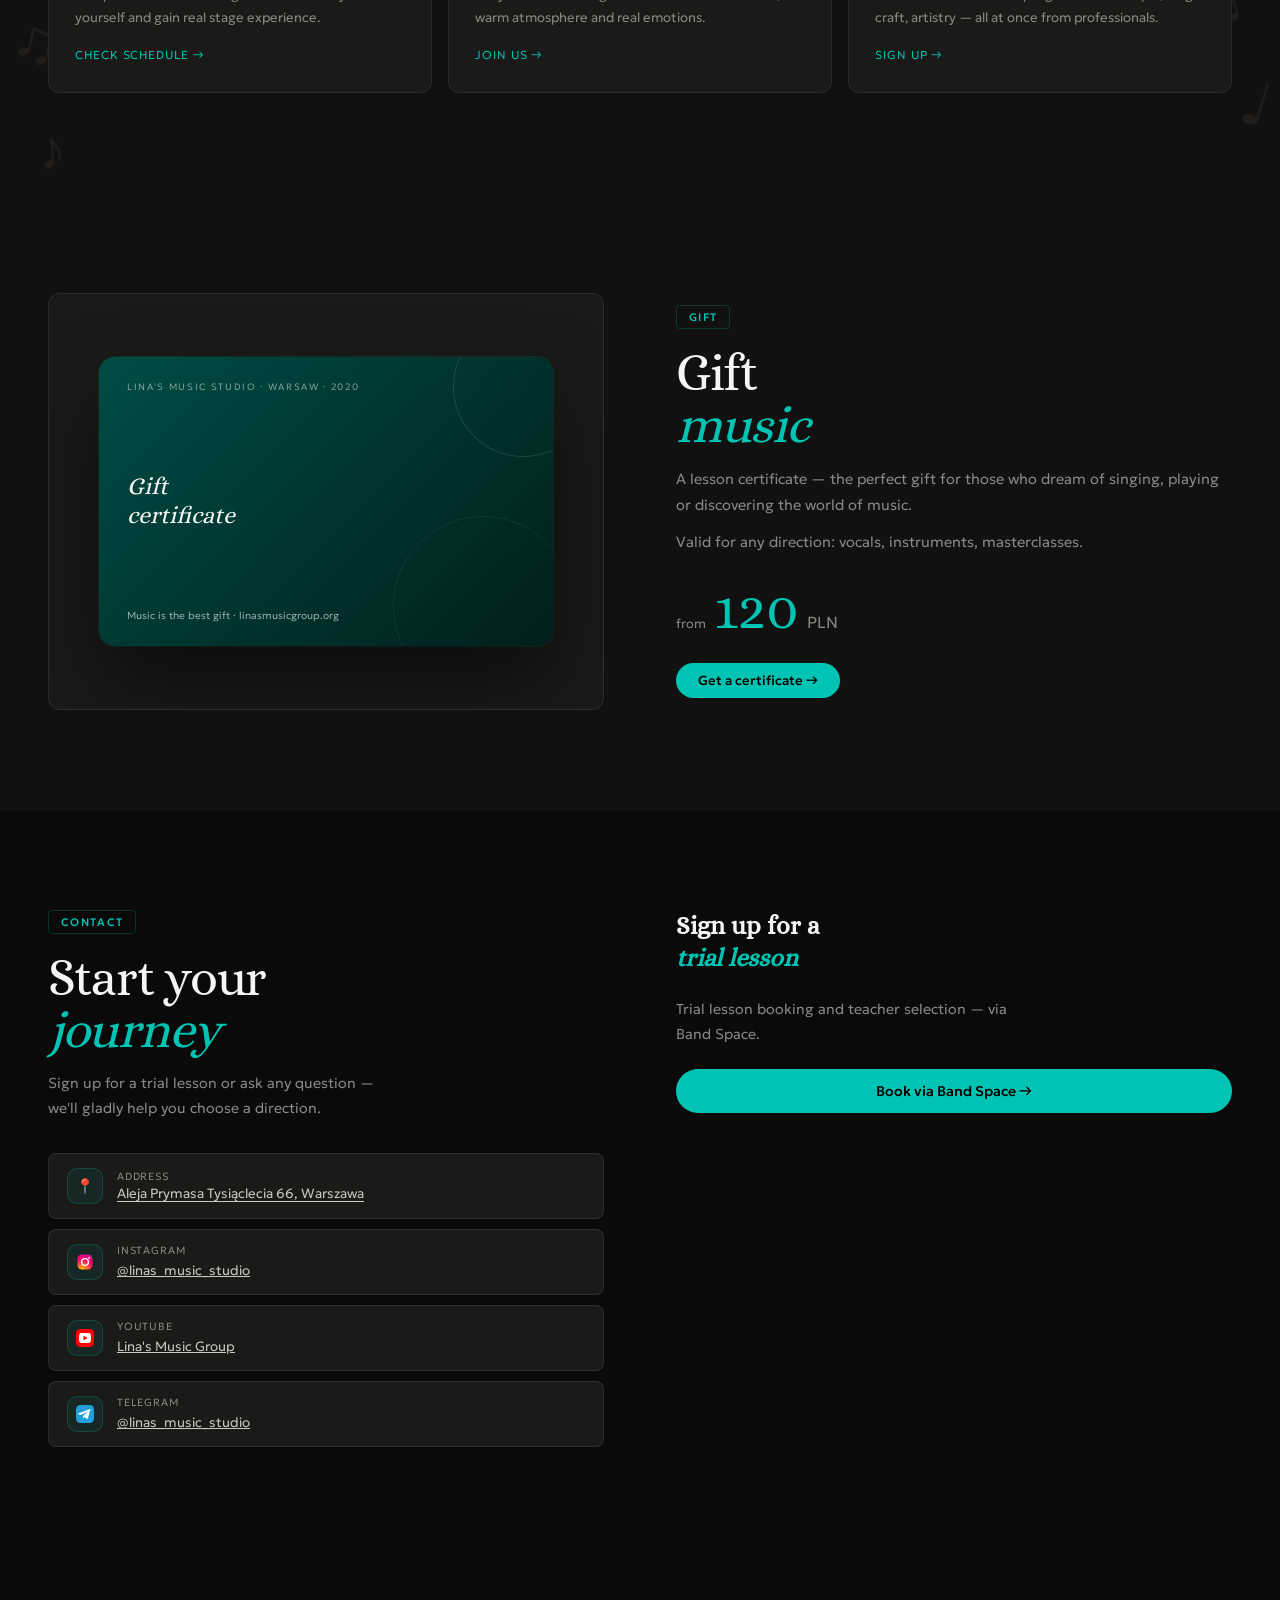
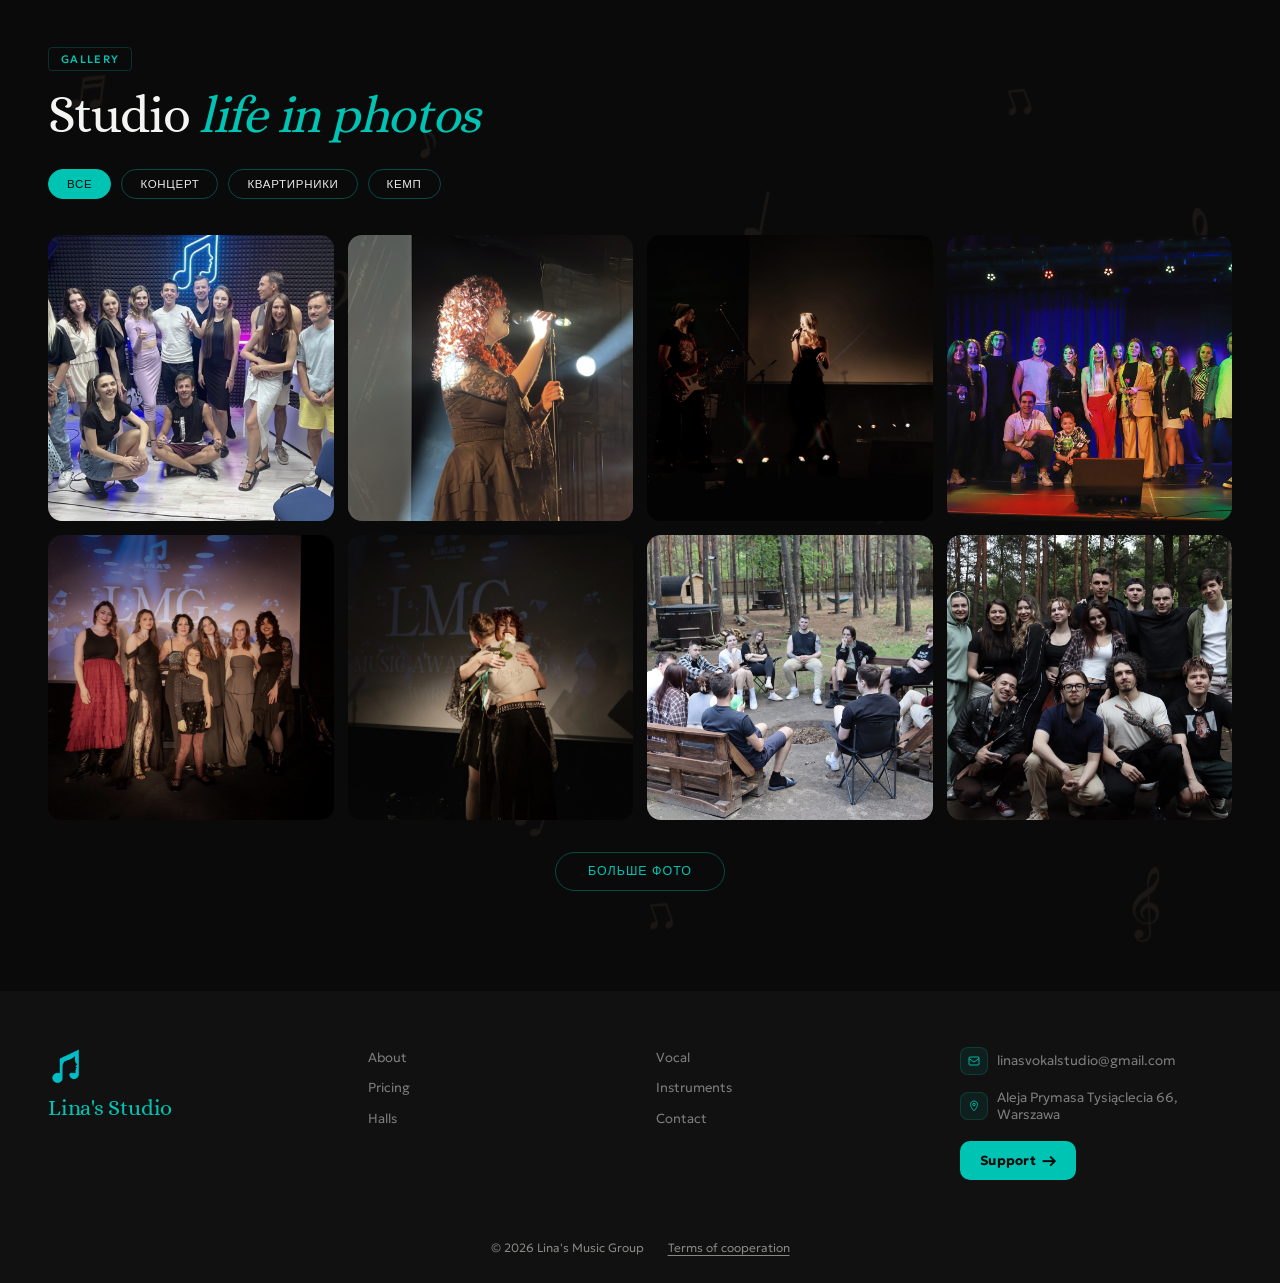
==== commit 9020222f: "Revert site to its state before PR #2 and #3 Lana asked not to publish these changes yet. Restores m" ====
--- a/index.html
+++ b/index.html
@@ -217,7 +217,7 @@
           <div class="founder-grid">
             <div class="founder-photo reveal">
               <img
-                src="photo/site/founder.jpg"
+                src="[data-uri]"
                 alt="Лина Поверга"
               />
               <div class="founder-photo-overlay"></div>
@@ -350,7 +350,208 @@
             </button>
           </div>
 
-          <div class="teachers-grid" data-content="teachers-vocal"></div>
+          <div class="teachers-grid">
+            <!-- TOP: Lina -->
+            <div class="teacher-card reveal" data-cat="top">
+              <div class="tc-img">
+                <img
+                  src="[data-uri]"
+                  alt="Лина Поверга"
+                />
+                <div class="tc-img-ph" style="display: none">🎤</div>
+                <div
+                  class="tc-cat-badge"
+                  style="background: rgba(255, 215, 0, 0.9); color: #111"
+                >
+                  Top
+                </div>
+              </div>
+              <div class="tc-body">
+                <div class="tc-role" data-i18n="teachers.lina.role">
+                  Вокал TOP · Основатель
+                </div>
+                <div class="tc-name" data-i18n="teachers.lina.name">Лина Поверга</div>
+                <p class="tc-bio" data-i18n="teachers.lina.bio">
+                  Основатель Wearevoice. Современные техники: субтон, твенг,
+                  бэлтинг, фальцет, микст, академический звук. Экстрим:
+                  штробас, фрай, скрим, гроул, харш. Украшения: вибрато,
+                  мелизмы, йодль. Продолжающий и профессиональный уровень.
+                </p>
+                <div class="tc-tags">
+                  <span class="tc-tag">Рок</span><span class="tc-tag">Поп</span
+                  ><span class="tc-tag">Соул</span
+                  ><span class="tc-tag">Джаз</span
+                  ><span class="tc-tag">Опера</span
+                  ><span class="tc-tag">Экстрим</span>
+                </div>
+                <p
+                  style="
+                    font-size: 0.74rem;
+                    color: var(--muted);
+                    margin-bottom: 12px;
+                  "
+                  data-i18n="teachers.lina.level"
+                >
+                  Уровень: продолжающий — профессиональный · Подростки и
+                  взрослые
+                </p>
+                <div class="tc-langs">
+                  <strong data-i18n="teachers.langs">Языки:</strong> <span data-i18n="teachers.lina.langs">Укр, Рус, Польский, Английский</span>
+                </div>
+                <div class="tc-links" data-lina-links>
+                  <a
+                    href="https://www.youtube.com/shorts/eAMj4xuMc4o"
+                    target="_blank"
+                    class="vlink"
+                    >▶︎ Поп</a
+                  >
+                  <a
+                    href="https://youtube.com/shorts/cJypggrLK9s?feature=share"
+                    target="_blank"
+                    class="vlink"
+                    >▶︎ Опера</a
+                  >
+                  <a
+                    href="https://youtube.com/shorts/guZ1A7CkUnk?feature=share"
+                    target="_blank"
+                    class="vlink"
+                    >▶︎ Рок</a
+                  >
+                  <a
+                    href="https://youtube.com/shorts/Y99iUkq7AjA?feature=share"
+                    target="_blank"
+                    class="vlink"
+                    >▶︎ Соул</a
+                  >
+                </div>
+                <a
+                  class="tc-enroll-btn"
+                  href="https://app.band-space.com/user/search/warszawa/linas_music_studio/tutors"
+                  target="_blank"
+                  rel="noopener"
+                  >
+                  <span data-i18n="teachers.enrollBtn">Записаться к этому педагогу</span
+                  ><span class="tc-enroll-btn-arrow">→</span>
+                </a>
+              </div>
+            </div>
+            <!-- PRO: Katerina -->
+            <div class="teacher-card reveal" data-cat="pro">
+              <div class="tc-img">
+                <img
+                  src="[data-uri]"
+                  alt="Катерина Корниюк"
+                />
+                <div class="tc-img-ph" style="display: none">🎹</div>
+                <div class="tc-cat-badge badge-pro">Pro</div>
+              </div>
+              <div class="tc-body">
+                <div class="tc-role" data-i18n="teachers.kateryna.role">
+                  Вокал / Фортепиано PRO
+                </div>
+                <div class="tc-name" data-i18n="teachers.kateryna.name">Катерина Корниюк</div>
+                <p class="tc-bio" data-i18n="teachers.kateryna.bio">
+                  Основатель Wearevoice. R&amp;B, поп, мюзикл, рок, соул, рэп.
+                  Постановка голоса, дыхание, сценический образ, ритм,
+                  импровизация. Техники: микс, твенг, бэлтинг, фальцет, йодль,
+                  вибрато, край, штробас, фрай, дисторшн, рэттл.
+                </p>
+                <div class="tc-tags">
+                  <span class="tc-tag">R&amp;B</span
+                  ><span class="tc-tag">Поп</span
+                  ><span class="tc-tag">Мюзикл</span
+                  ><span class="tc-tag">Рэп</span
+                  ><span class="tc-tag">Фортепиано</span>
+                </div>
+                <div class="tc-langs">
+                  <strong data-i18n="teachers.langs">Языки:</strong> <span data-i18n="teachers.kateryna.langs">Укр, Рус, Польский, Итальянский, Английский</span>
+                </div>
+                <div class="tc-links">
+                  <a
+                    href="https://youtube.com/shorts/lL4LfRZ0Ndg"
+                    target="_blank"
+                    class="vlink"
+                    >▶︎ R&amp;B</a
+                  >
+                  <a
+                    href="https://youtube.com/shorts/jFX9Z74IVPs"
+                    target="_blank"
+                    class="vlink"
+                    >▶︎ Рэп</a
+                  >
+                  <a
+                    href="https://youtube.com/shorts/rozSItTIHXU"
+                    target="_blank"
+                    class="vlink"
+                    >▶︎ Поп</a
+                  >
+                </div>
+                <a
+                  class="tc-enroll-btn"
+                  href="https://app.band-space.com/user/search/warszawa/linas_music_studio/tutors"
+                  target="_blank"
+                  rel="noopener"
+                  >
+                  <span data-i18n="teachers.enrollBtn">Записаться к этому педагогу</span
+                  ><span class="tc-enroll-btn-arrow">→</span>
+                </a>
+              </div>
+            </div>
+            <!-- BASIC: Olena Lushnevska -->
+            <div class="teacher-card reveal" data-cat="basic">
+              <div class="tc-img">
+                <img
+                  src="[data-uri]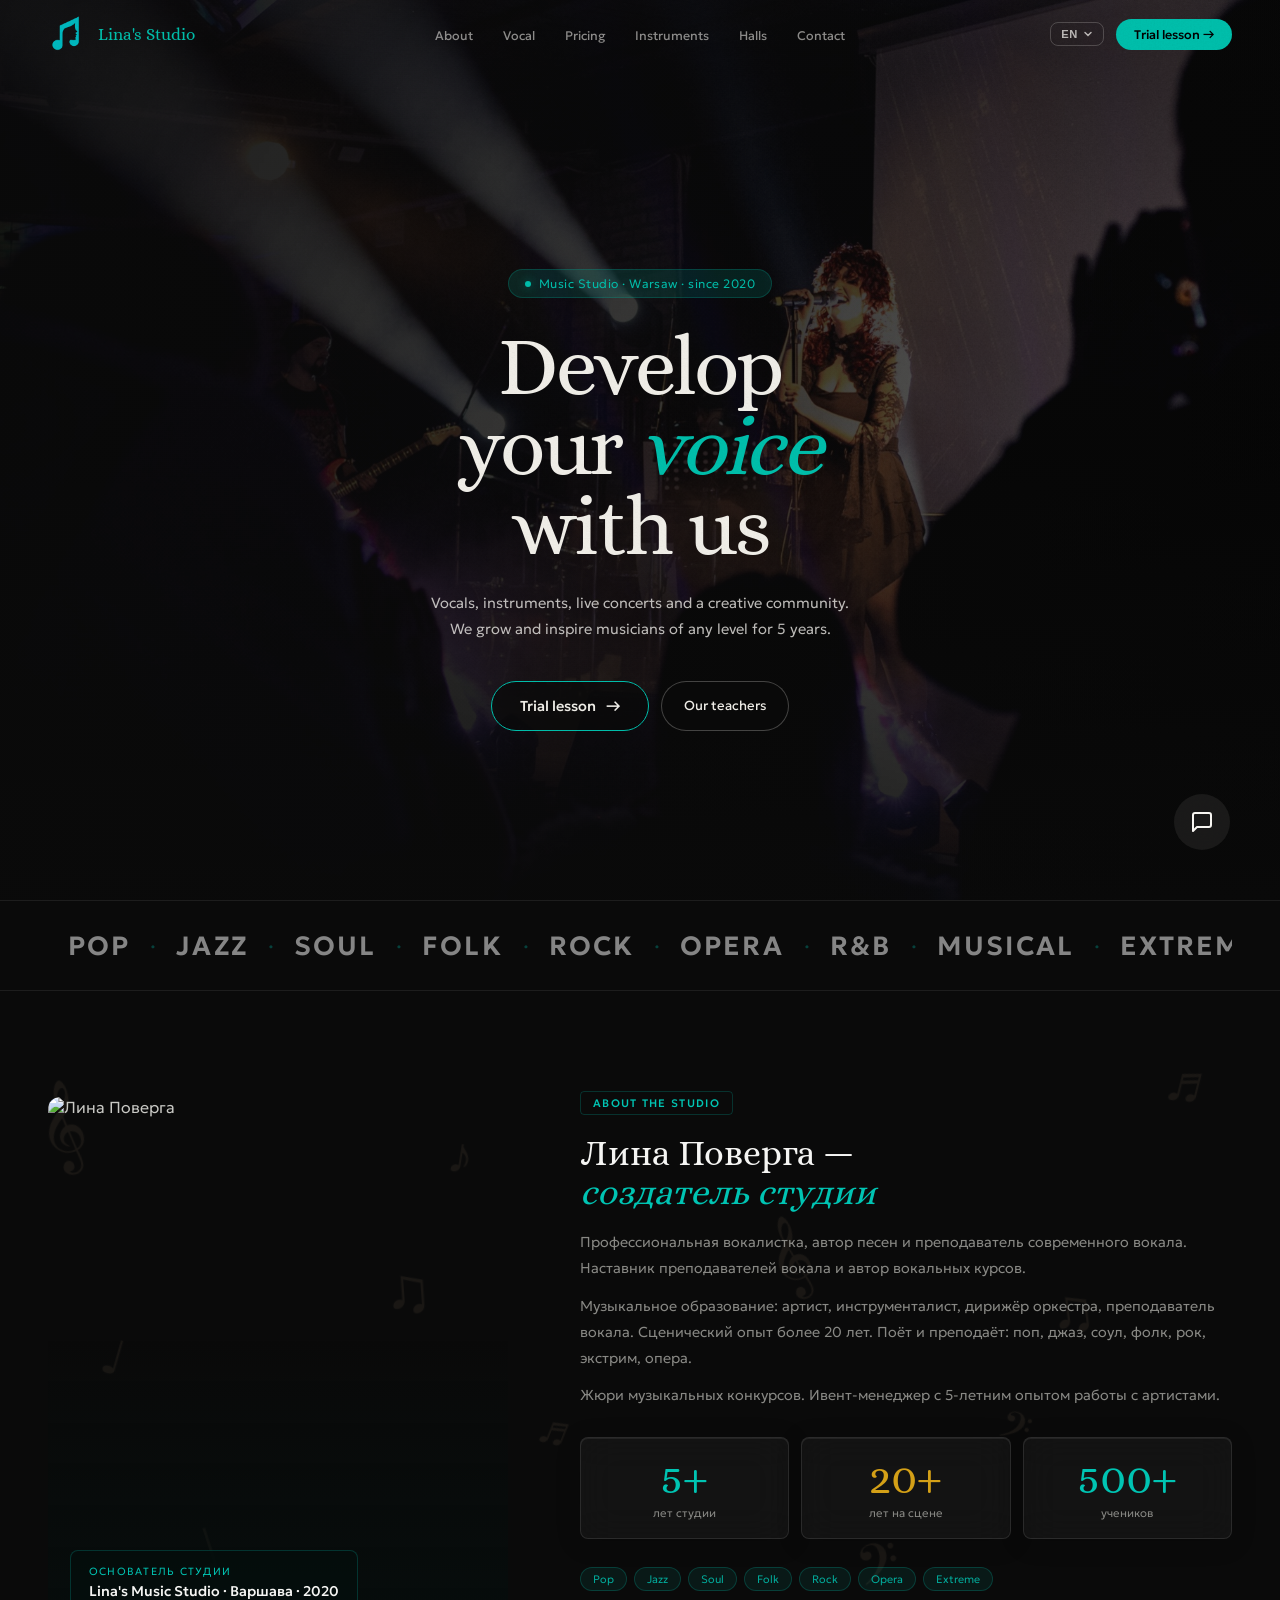
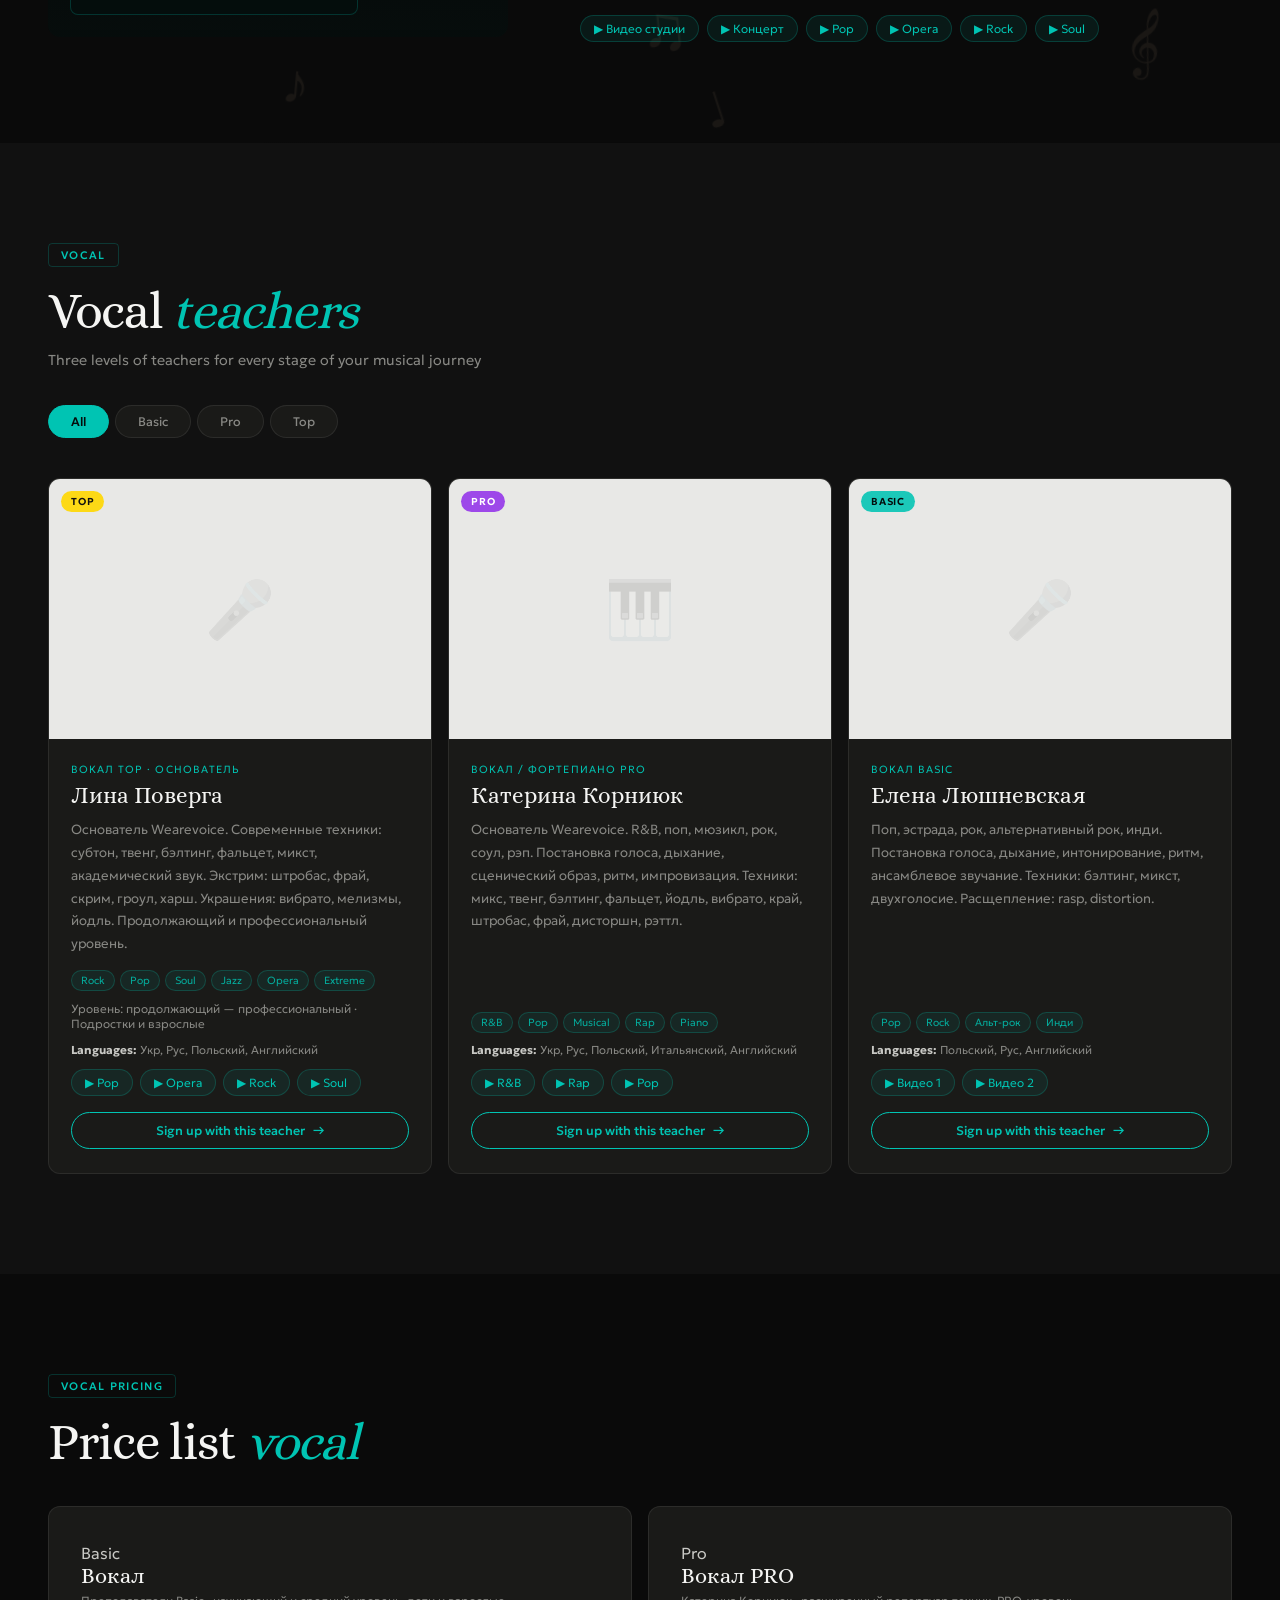
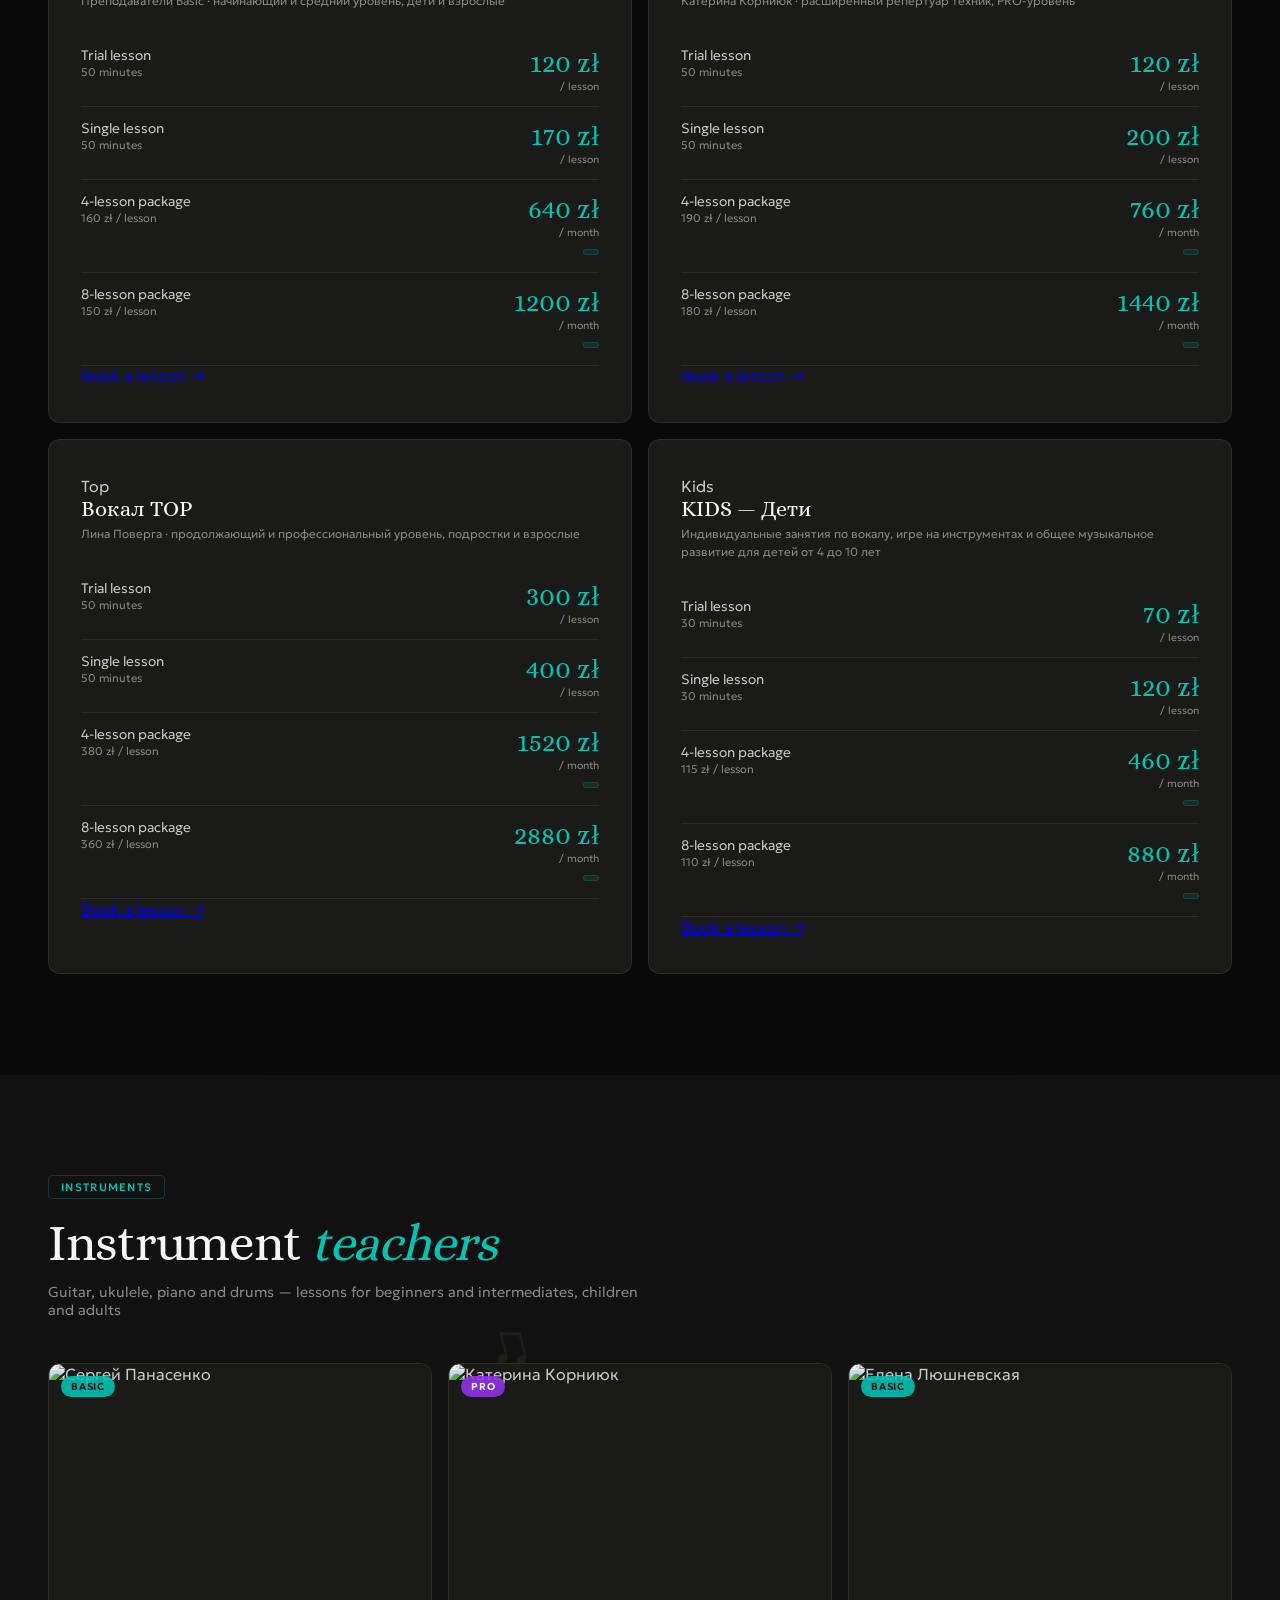
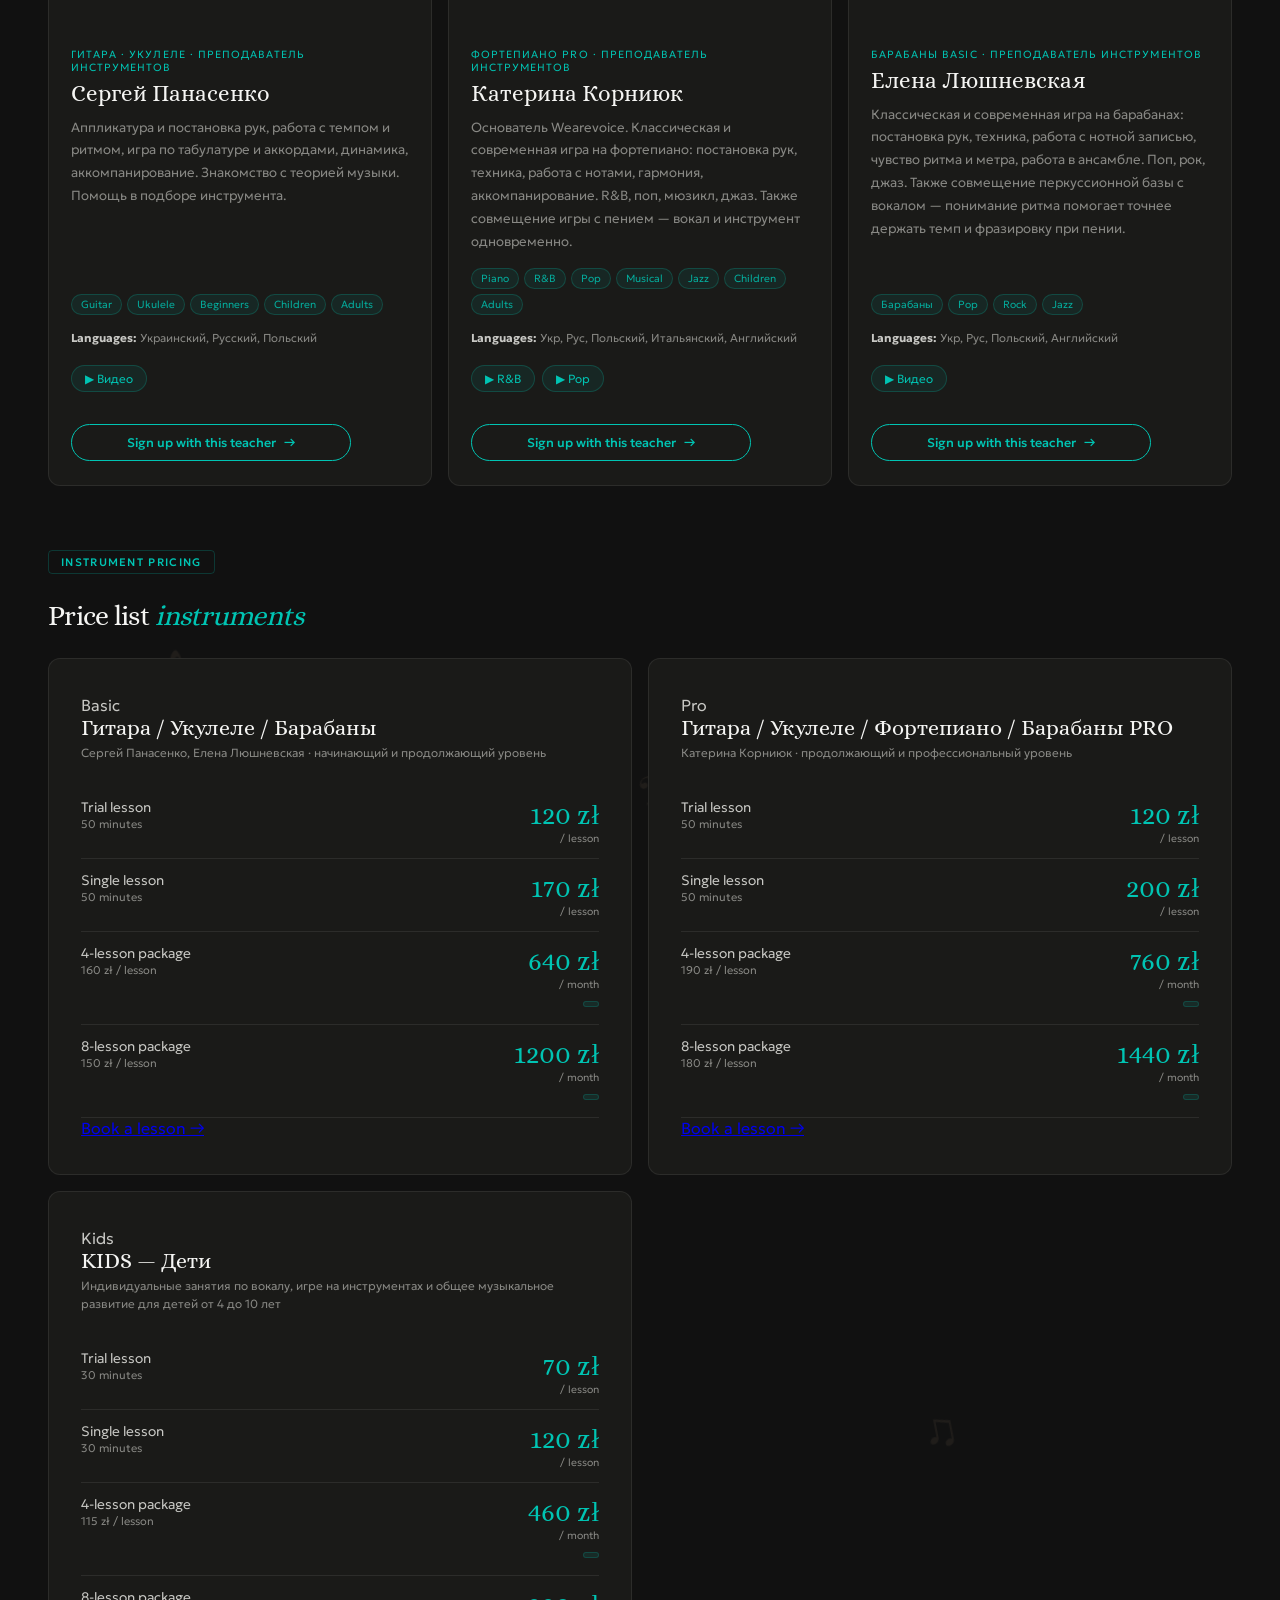
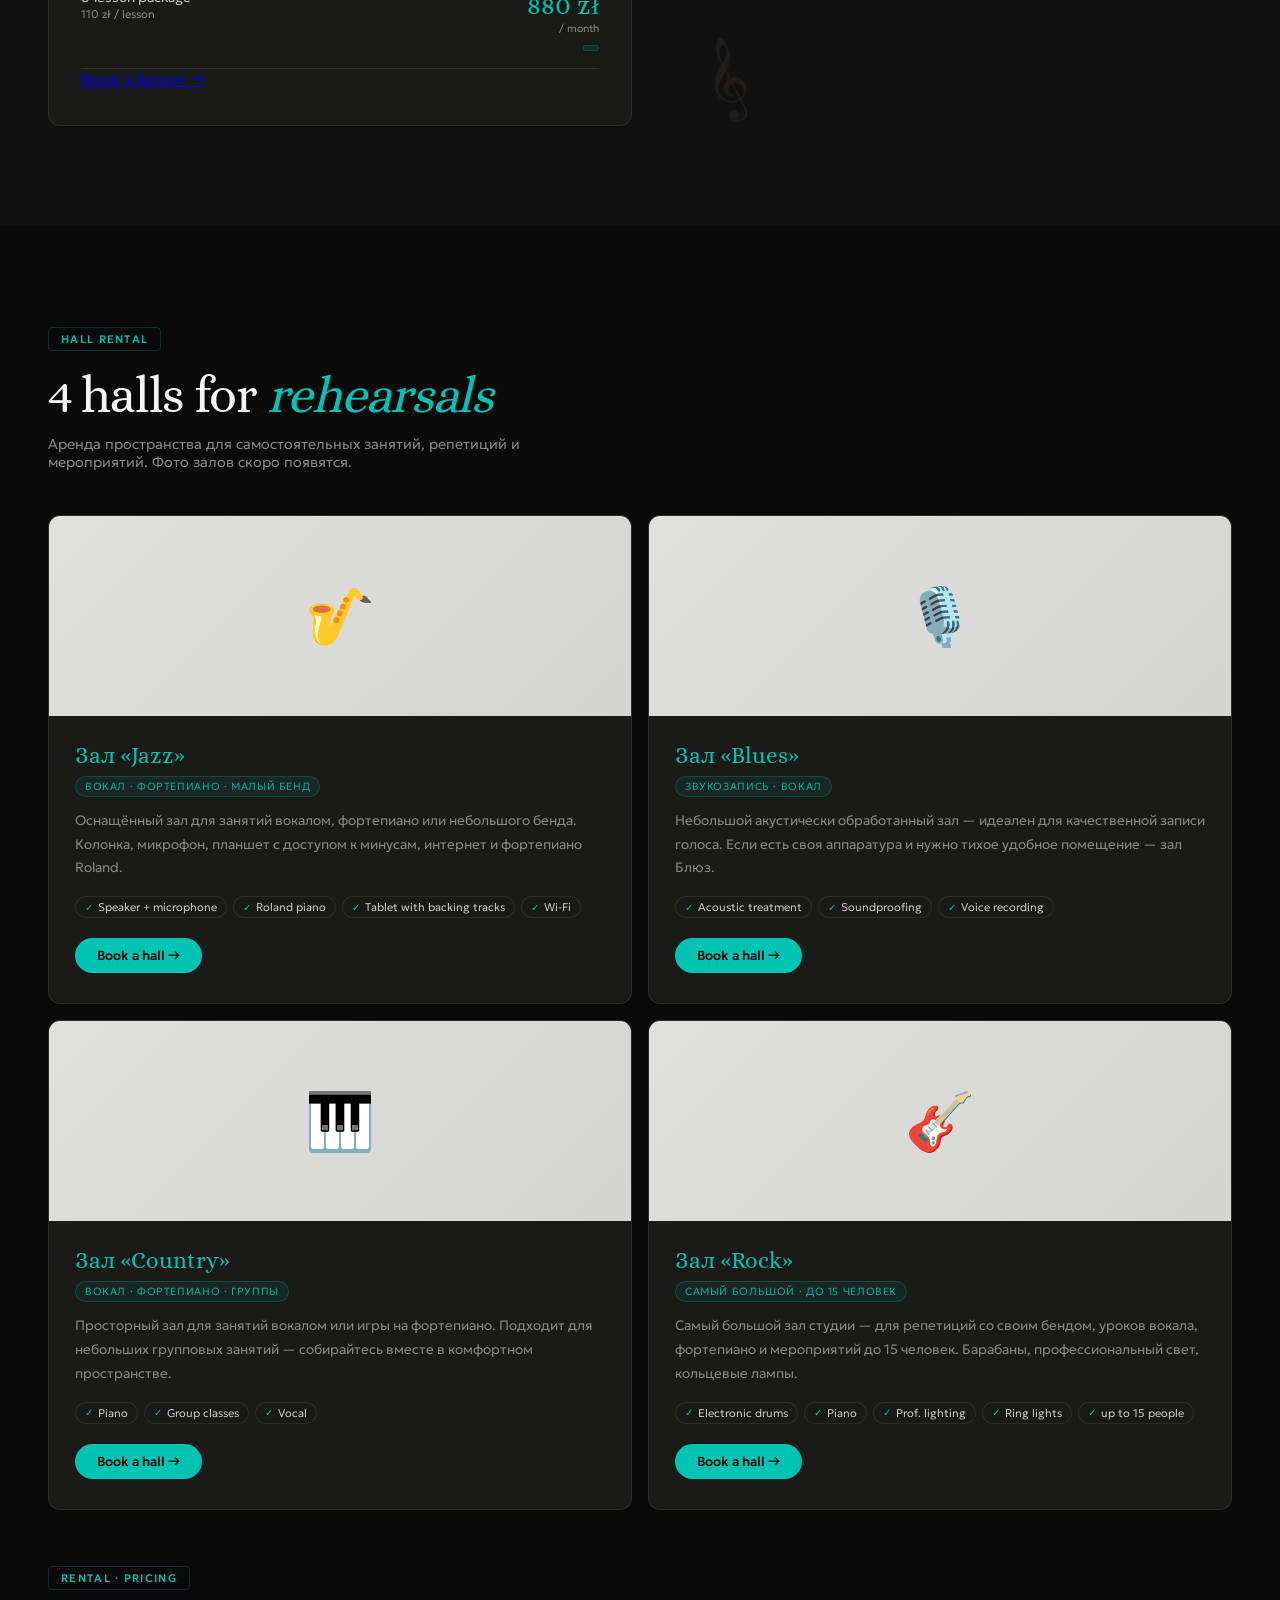
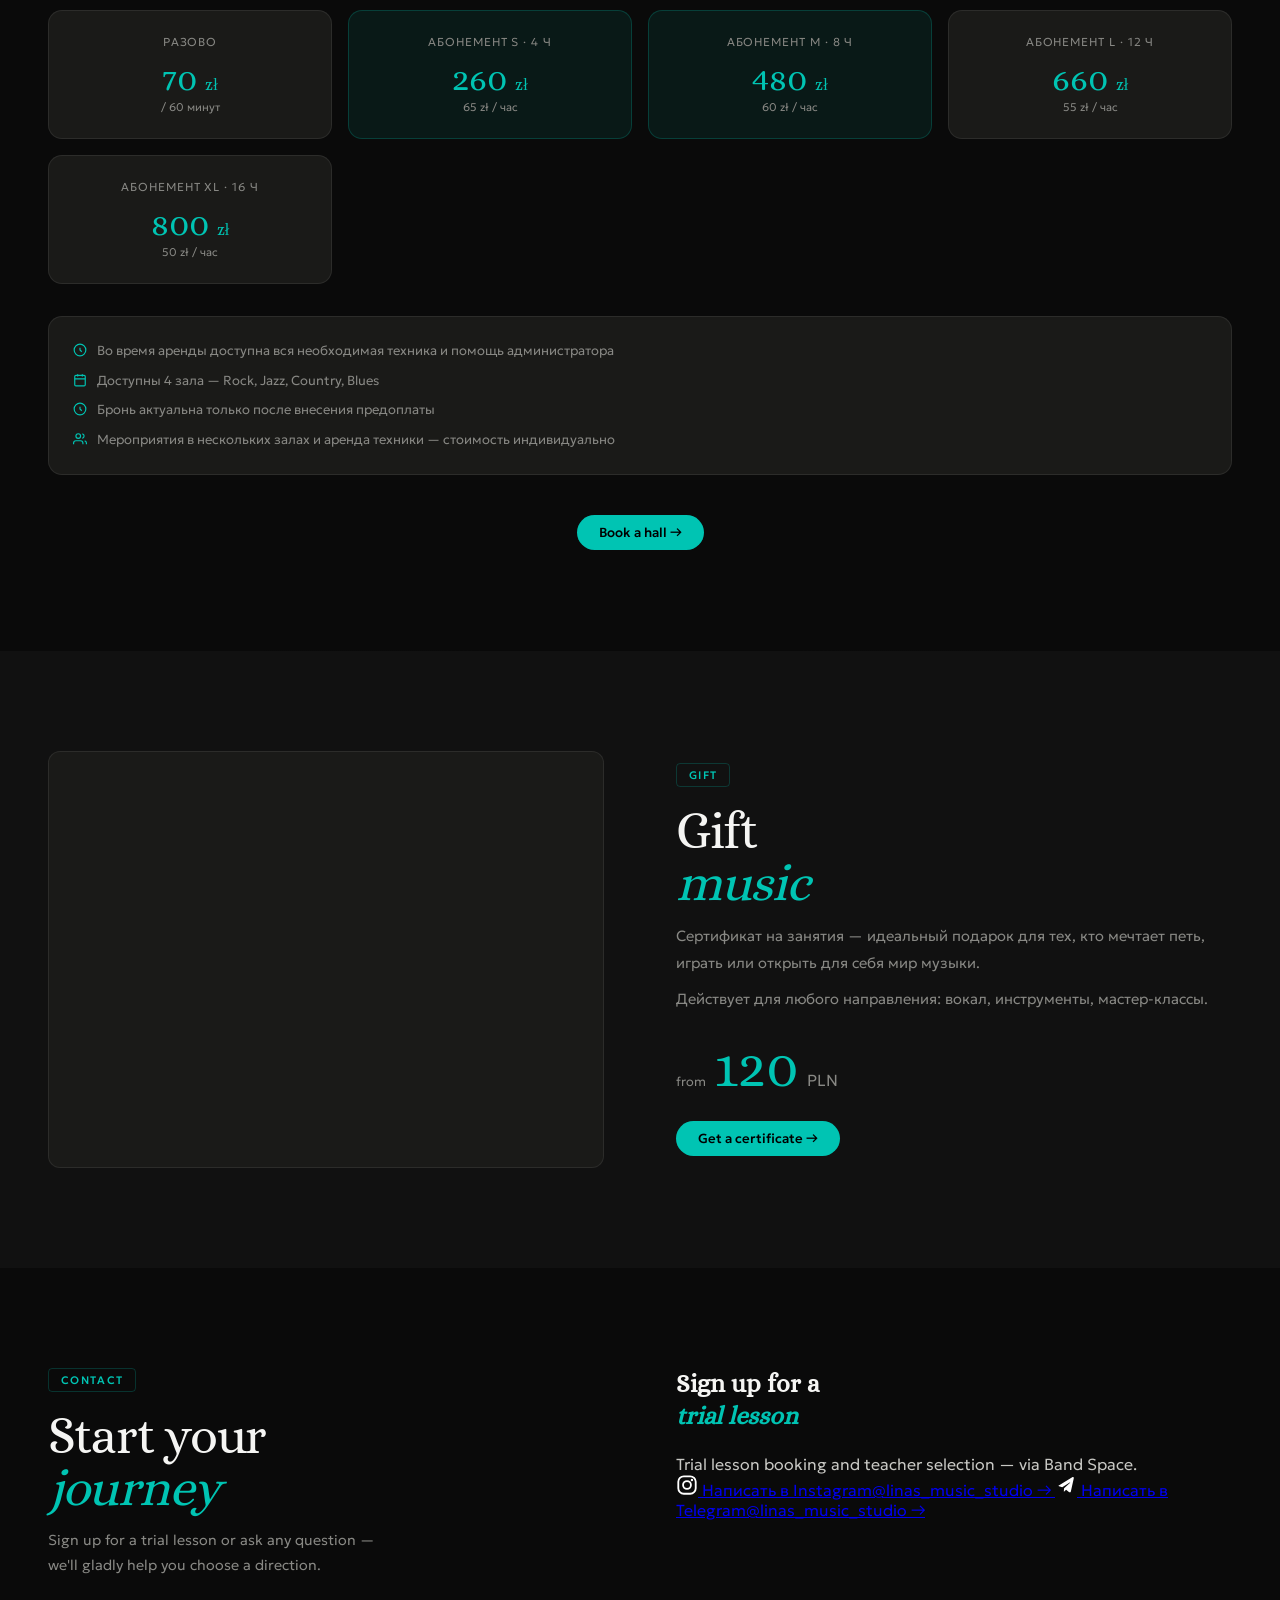
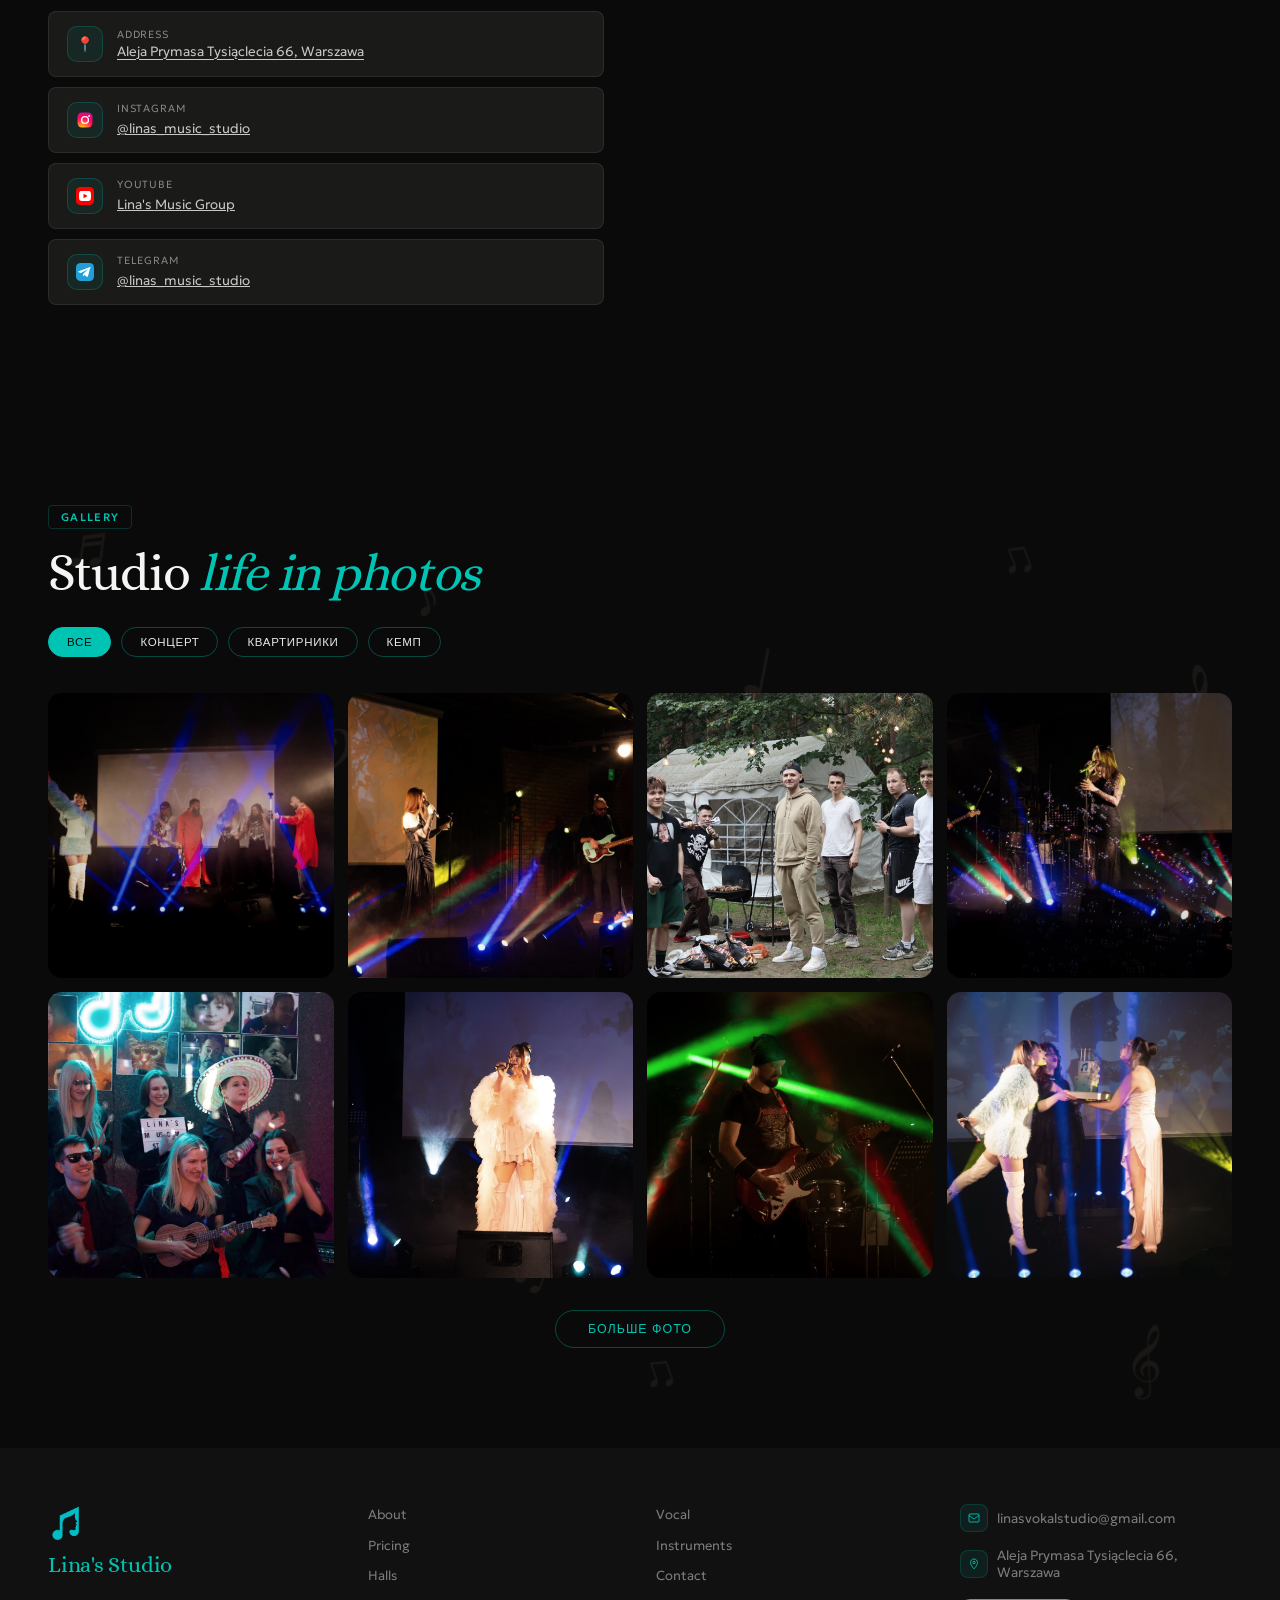
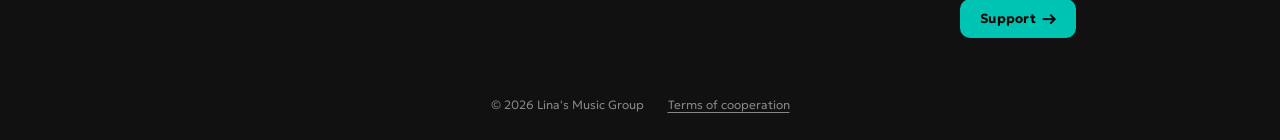
==== commit 113d6806: "Адмінка: зали, блок «О студии» і сертифікат теж редагуються - content.js: halls (картки залів, ціни " ====
--- a/index.html
+++ b/index.html
@@ -72,6 +72,7 @@
             <a href="#instruments" data-i18n="nav.instruments">Инструменты</a>
           </li>
           <li><a href="#halls" data-i18n="nav.halls">Залы</a></li>
+          <li data-afisha-link hidden><a href="#afisha" class="nav-afisha" data-i18n="content.ev.ui.nav">Афиша</a></li>
           <li><a href="#contact" data-i18n="nav.contact">Контакты</a></li>
         </ul>
       </div>
@@ -96,9 +97,7 @@
           <span></span><span></span><span></span>
         </button>
         <a
-          href="https://app.band-space.com/user/search/warszawa/linas_music_studio/tutors"
-          target="_blank"
-          rel="noopener"
+          href="#contact"
           class="btn-pill btn-teal"
           style="font-size: 0.78rem; padding: 8px 18px"
           data-i18n="nav.cta"
@@ -123,6 +122,7 @@
         >Инструменты</a
       >
       <a href="#halls" onclick="toggleMenu()" data-i18n="nav.halls">Залы</a>
+      <a href="#afisha" onclick="toggleMenu()" data-afisha-link hidden data-i18n="content.ev.ui.nav">Афиша</a>
       <a href="#contact" onclick="toggleMenu()" data-i18n="nav.contact"
         >Контакты</a
       >
@@ -171,7 +171,7 @@
             вдохновляем музыкантов любого уровня уже 5 лет.
           </p>
           <div class="hero-cta reveal">
-            <a href="https://app.band-space.com/user/search/warszawa/linas_music_studio/tutors" target="_blank" rel="noopener" class="btn-hero-primary">
+            <a href="#contact" class="btn-hero-primary">
               <span class="btn-hero-bg"></span>
               <span class="btn-hero-text" data-i18n="hero.cta1"
                 >Пробный урок</span
@@ -217,11 +217,12 @@
           <div class="founder-grid">
             <div class="founder-photo reveal">
               <img
-                src="[data-uri]"
+                src="photo/site/founder.jpg"
                 alt="Лина Поверга"
+                data-content="founder-photo"
               />
               <div class="founder-photo-overlay"></div>
-              <div class="founder-badge">
+              <div class="founder-badge" data-content="founder-badge">
                 <div class="founder-badge-title" data-i18n="about.founderTitle">Основатель студии</div>
                 <div class="founder-badge-val" data-i18n="about.founderVal">
                   Lina's Music Studio · Варшава · 2020
@@ -230,6 +231,7 @@
             </div>
             <div class="founder-text reveal">
               <div class="chip" data-i18n="about.chip">О студии</div>
+              <div data-content="founder-body">
               <h2 data-i18n-html="about.h2_html">Лина Поверга —<br /><em>создатель студии</em></h2>
               <p data-i18n="about.p1">
                 Профессиональная вокалистка, автор песен и преподаватель
@@ -309,6 +311,7 @@
                   >▶︎ Соул</a
                 >
               </div>
+              </div>
             </div>
           </div>
         </div>
@@ -350,208 +353,7 @@
             </button>
           </div>
 
-          <div class="teachers-grid">
-            <!-- TOP: Lina -->
-            <div class="teacher-card reveal" data-cat="top">
-              <div class="tc-img">
-                <img
-                  src="[data-uri]"
-                  alt="Лина Поверга"
-                />
-                <div class="tc-img-ph" style="display: none">🎤</div>
-                <div
-                  class="tc-cat-badge"
-                  style="background: rgba(255, 215, 0, 0.9); color: #111"
-                >
-                  Top
-                </div>
-              </div>
-              <div class="tc-body">
-                <div class="tc-role" data-i18n="teachers.lina.role">
-                  Вокал TOP · Основатель
-                </div>
-                <div class="tc-name" data-i18n="teachers.lina.name">Лина Поверга</div>
-                <p class="tc-bio" data-i18n="teachers.lina.bio">
-                  Основатель Wearevoice. Современные техники: субтон, твенг,
-                  бэлтинг, фальцет, микст, академический звук. Экстрим:
-                  штробас, фрай, скрим, гроул, харш. Украшения: вибрато,
-                  мелизмы, йодль. Продолжающий и профессиональный уровень.
-                </p>
-                <div class="tc-tags">
-                  <span class="tc-tag">Рок</span><span class="tc-tag">Поп</span
-                  ><span class="tc-tag">Соул</span
-                  ><span class="tc-tag">Джаз</span
-                  ><span class="tc-tag">Опера</span
-                  ><span class="tc-tag">Экстрим</span>
-                </div>
-                <p
-                  style="
-                    font-size: 0.74rem;
-                    color: var(--muted);
-                    margin-bottom: 12px;
-                  "
-                  data-i18n="teachers.lina.level"
-                >
-                  Уровень: продолжающий — профессиональный · Подростки и
-                  взрослые
-                </p>
-                <div class="tc-langs">
-                  <strong data-i18n="teachers.langs">Языки:</strong> <span data-i18n="teachers.lina.langs">Укр, Рус, Польский, Английский</span>
-                </div>
-                <div class="tc-links" data-lina-links>
-                  <a
-                    href="https://www.youtube.com/shorts/eAMj4xuMc4o"
-                    target="_blank"
-                    class="vlink"
-                    >▶︎ Поп</a
-                  >
-                  <a
-                    href="https://youtube.com/shorts/cJypggrLK9s?feature=share"
-                    target="_blank"
-                    class="vlink"
-                    >▶︎ Опера</a
-                  >
-                  <a
-                    href="https://youtube.com/shorts/guZ1A7CkUnk?feature=share"
-                    target="_blank"
-                    class="vlink"
-                    >▶︎ Рок</a
-                  >
-                  <a
-                    href="https://youtube.com/shorts/Y99iUkq7AjA?feature=share"
-                    target="_blank"
-                    class="vlink"
-                    >▶︎ Соул</a
-                  >
-                </div>
-                <a
-                  class="tc-enroll-btn"
-                  href="https://app.band-space.com/user/search/warszawa/linas_music_studio/tutors"
-                  target="_blank"
-                  rel="noopener"
-                  >
-                  <span data-i18n="teachers.enrollBtn">Записаться к этому педагогу</span
-                  ><span class="tc-enroll-btn-arrow">→</span>
-                </a>
-              </div>
-            </div>
-            <!-- PRO: Katerina -->
-            <div class="teacher-card reveal" data-cat="pro">
-              <div class="tc-img">
-                <img
-                  src="[data-uri]"
-                  alt="Катерина Корниюк"
-                />
-                <div class="tc-img-ph" style="display: none">🎹</div>
-                <div class="tc-cat-badge badge-pro">Pro</div>
-              </div>
-              <div class="tc-body">
-                <div class="tc-role" data-i18n="teachers.kateryna.role">
-                  Вокал / Фортепиано PRO
-                </div>
-                <div class="tc-name" data-i18n="teachers.kateryna.name">Катерина Корниюк</div>
-                <p class="tc-bio" data-i18n="teachers.kateryna.bio">
-                  Основатель Wearevoice. R&amp;B, поп, мюзикл, рок, соул, рэп.
-                  Постановка голоса, дыхание, сценический образ, ритм,
-                  импровизация. Техники: микс, твенг, бэлтинг, фальцет, йодль,
-                  вибрато, край, штробас, фрай, дисторшн, рэттл.
-                </p>
-                <div class="tc-tags">
-                  <span class="tc-tag">R&amp;B</span
-                  ><span class="tc-tag">Поп</span
-                  ><span class="tc-tag">Мюзикл</span
-                  ><span class="tc-tag">Рэп</span
-                  ><span class="tc-tag">Фортепиано</span>
-                </div>
-                <div class="tc-langs">
-                  <strong data-i18n="teachers.langs">Языки:</strong> <span data-i18n="teachers.kateryna.langs">Укр, Рус, Польский, Итальянский, Английский</span>
-                </div>
-                <div class="tc-links">
-                  <a
-                    href="https://youtube.com/shorts/lL4LfRZ0Ndg"
-                    target="_blank"
-                    class="vlink"
-                    >▶︎ R&amp;B</a
-                  >
-                  <a
-                    href="https://youtube.com/shorts/jFX9Z74IVPs"
-                    target="_blank"
-                    class="vlink"
-                    >▶︎ Рэп</a
-                  >
-                  <a
-                    href="https://youtube.com/shorts/rozSItTIHXU"
-                    target="_blank"
-                    class="vlink"
-                    >▶︎ Поп</a
-                  >
-                </div>
-                <a
-                  class="tc-enroll-btn"
-                  href="https://app.band-space.com/user/search/warszawa/linas_music_studio/tutors"
-                  target="_blank"
-                  rel="noopener"
-                  >
-                  <span data-i18n="teachers.enrollBtn">Записаться к этому педагогу</span
-                  ><span class="tc-enroll-btn-arrow">→</span>
-                </a>
-              </div>
-            </div>
-            <!-- BASIC: Olena Lushnevska -->
-            <div class="teacher-card reveal" data-cat="basic">
-              <div class="tc-img">
-                <img
-                  src="[data-uri]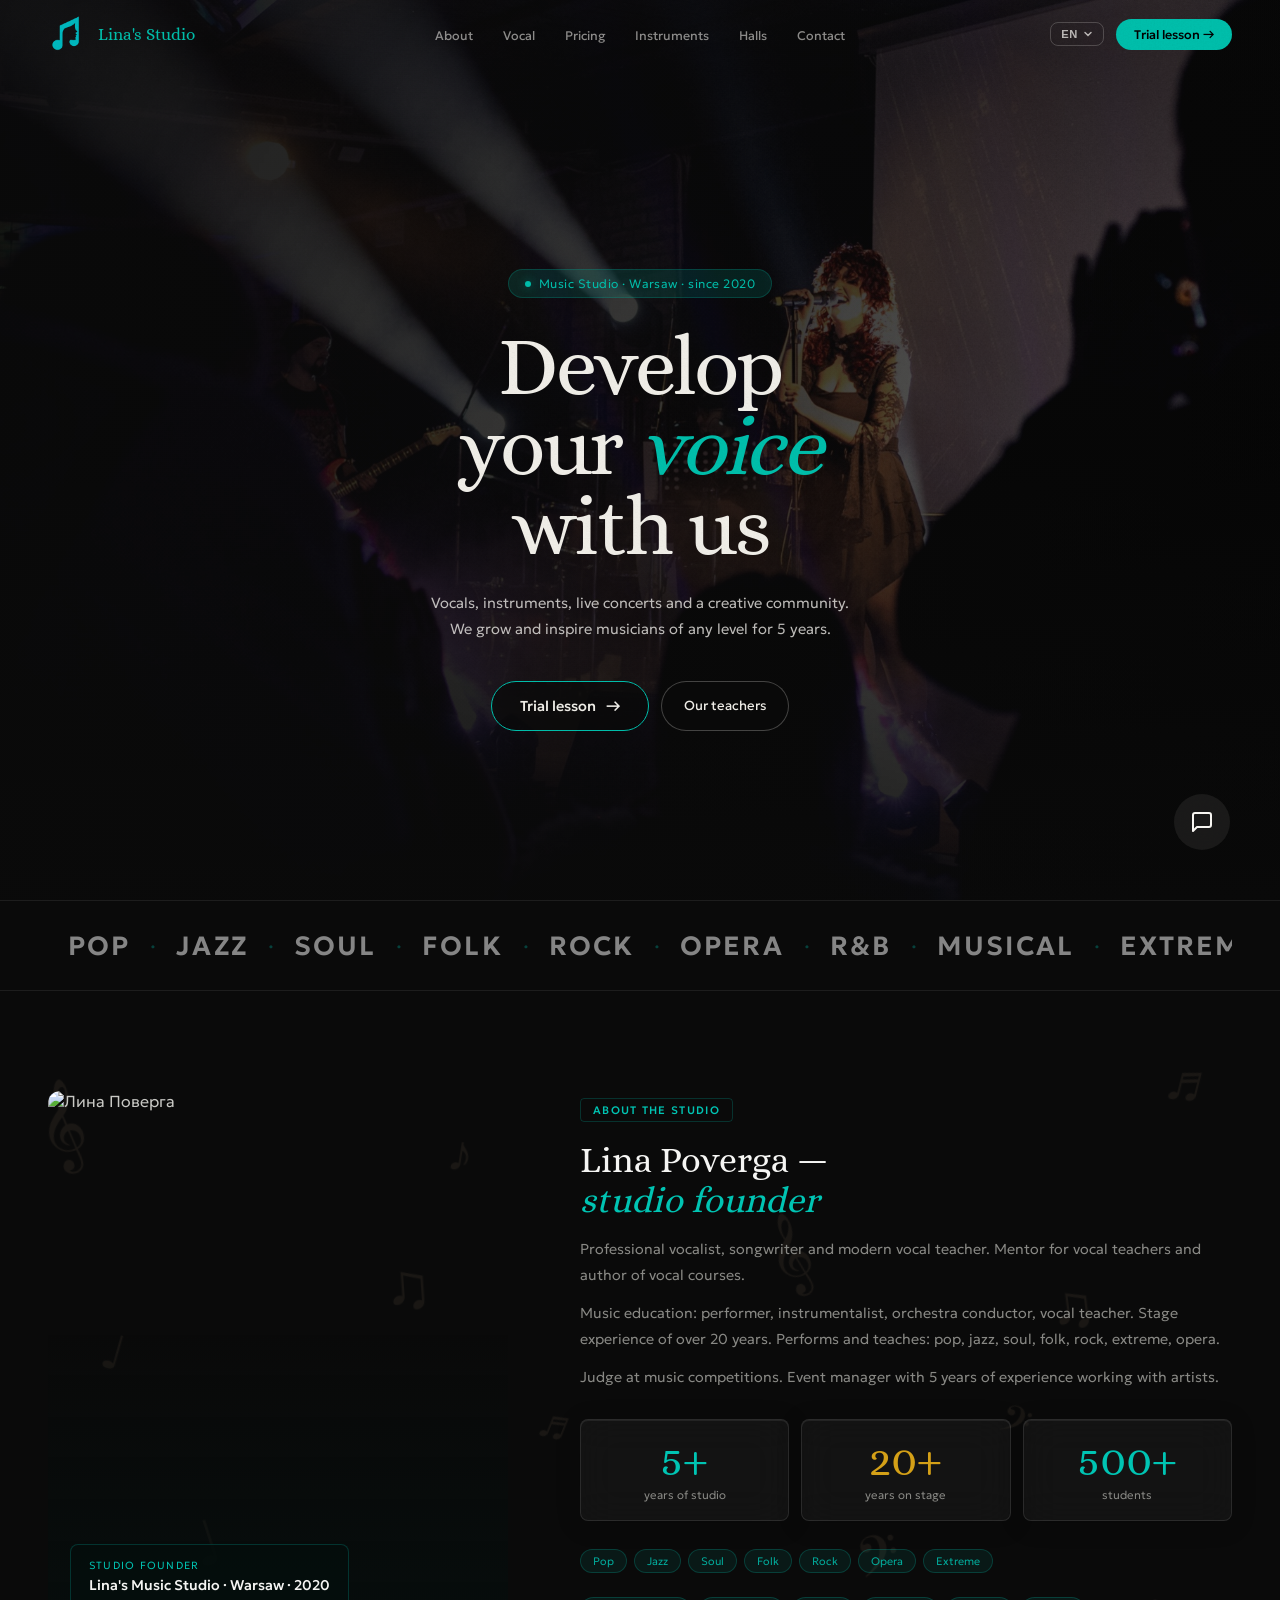
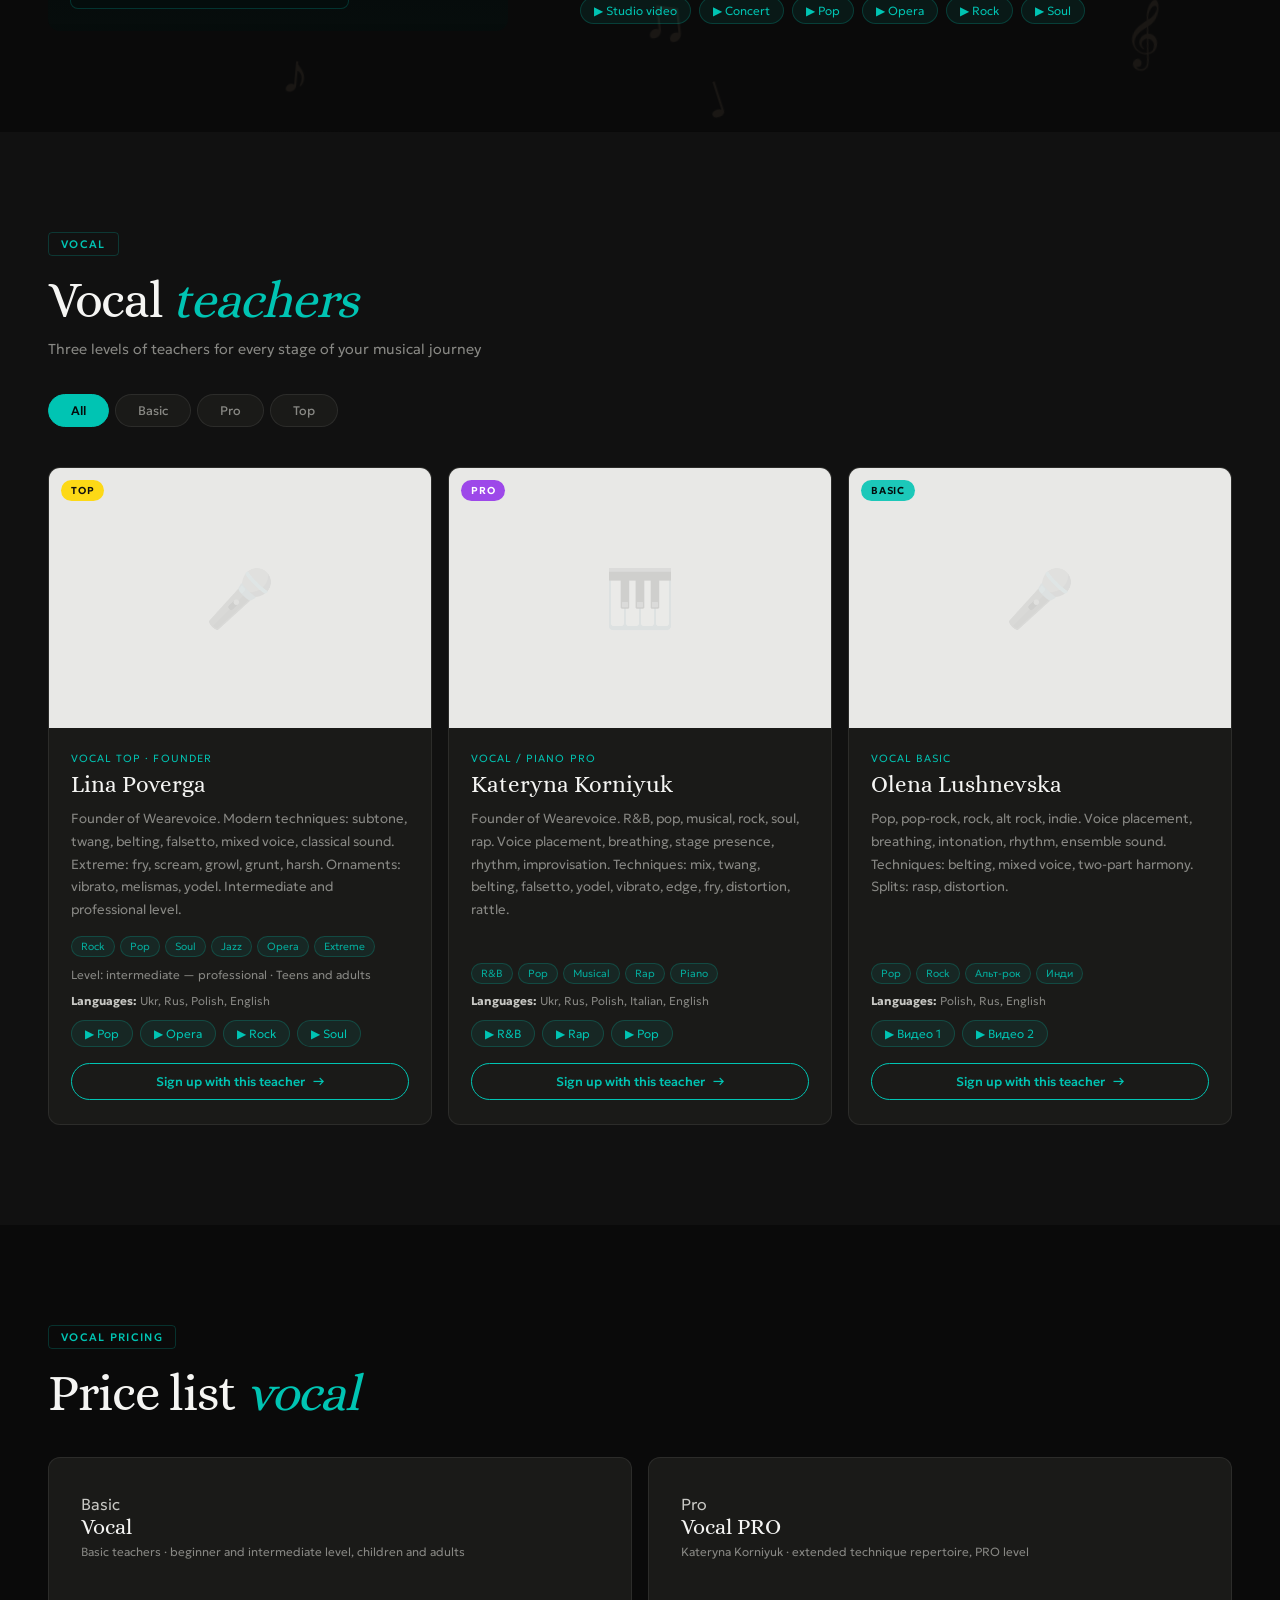
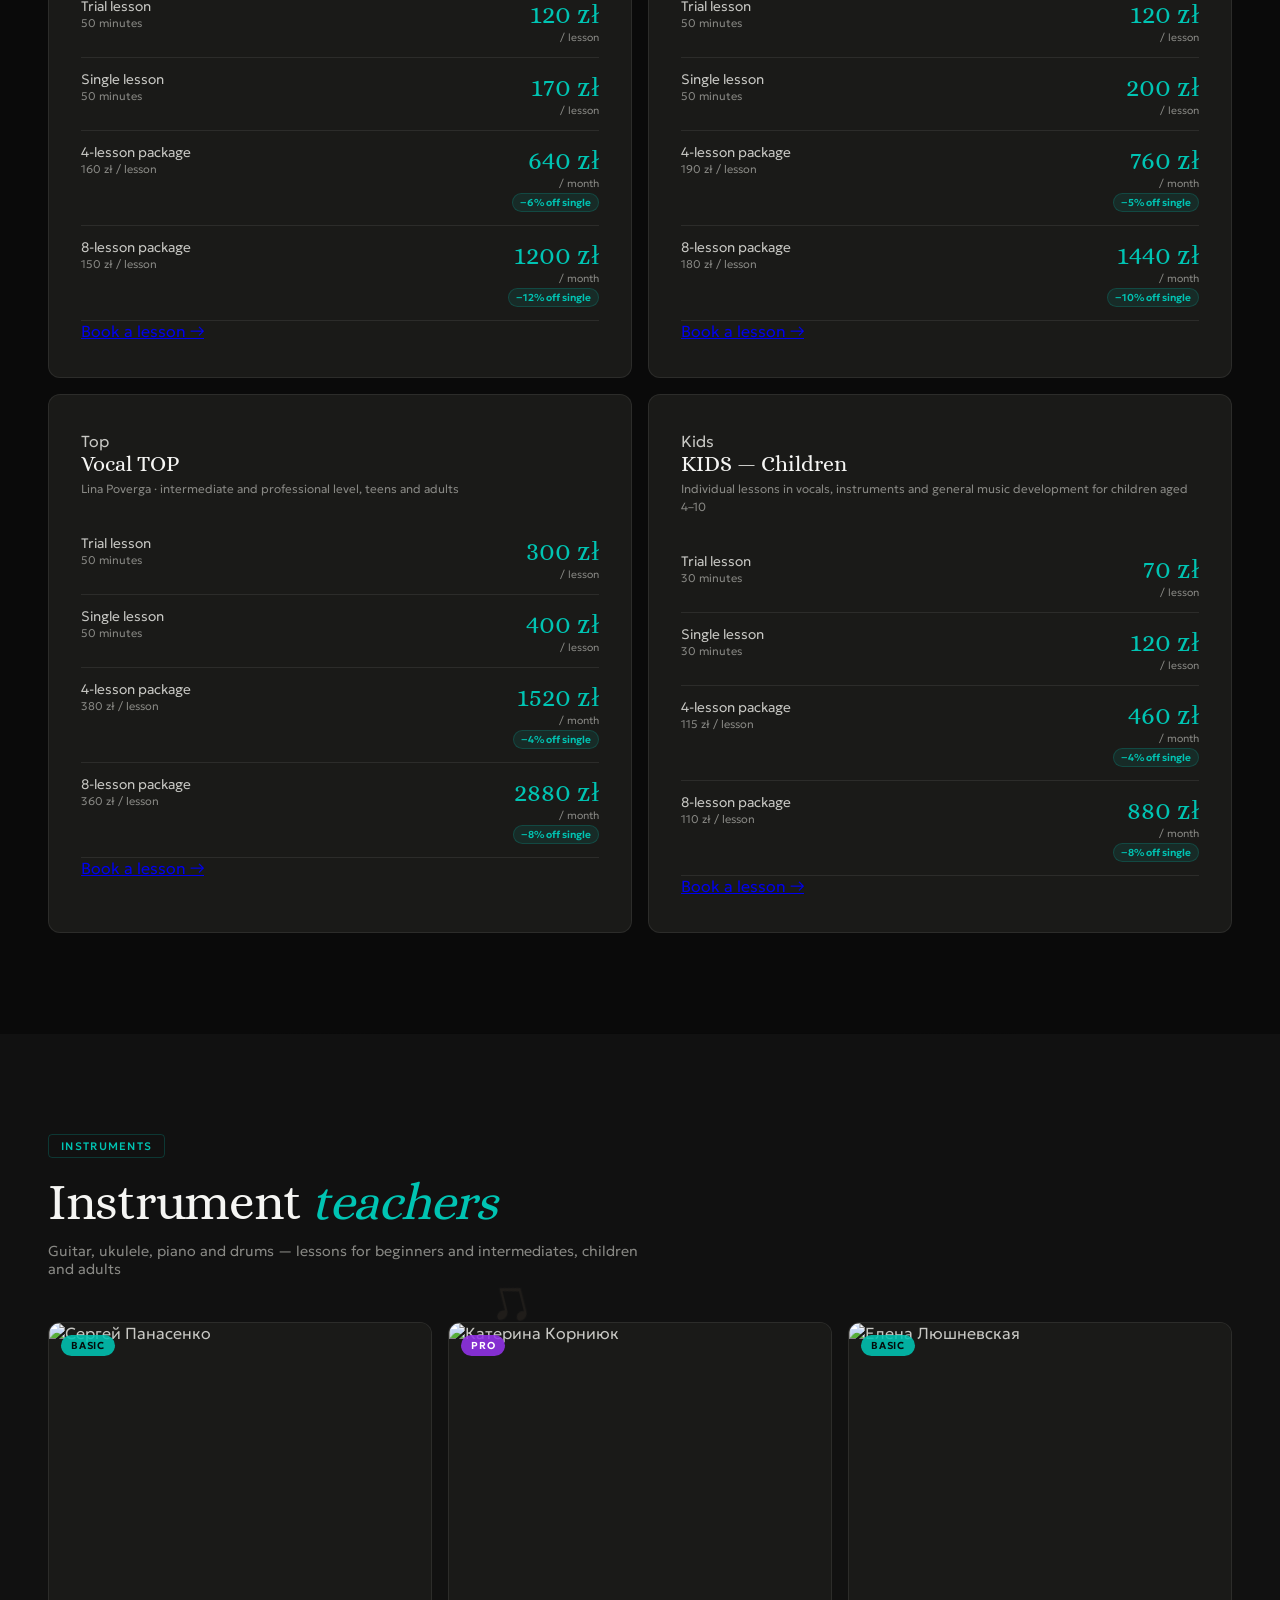
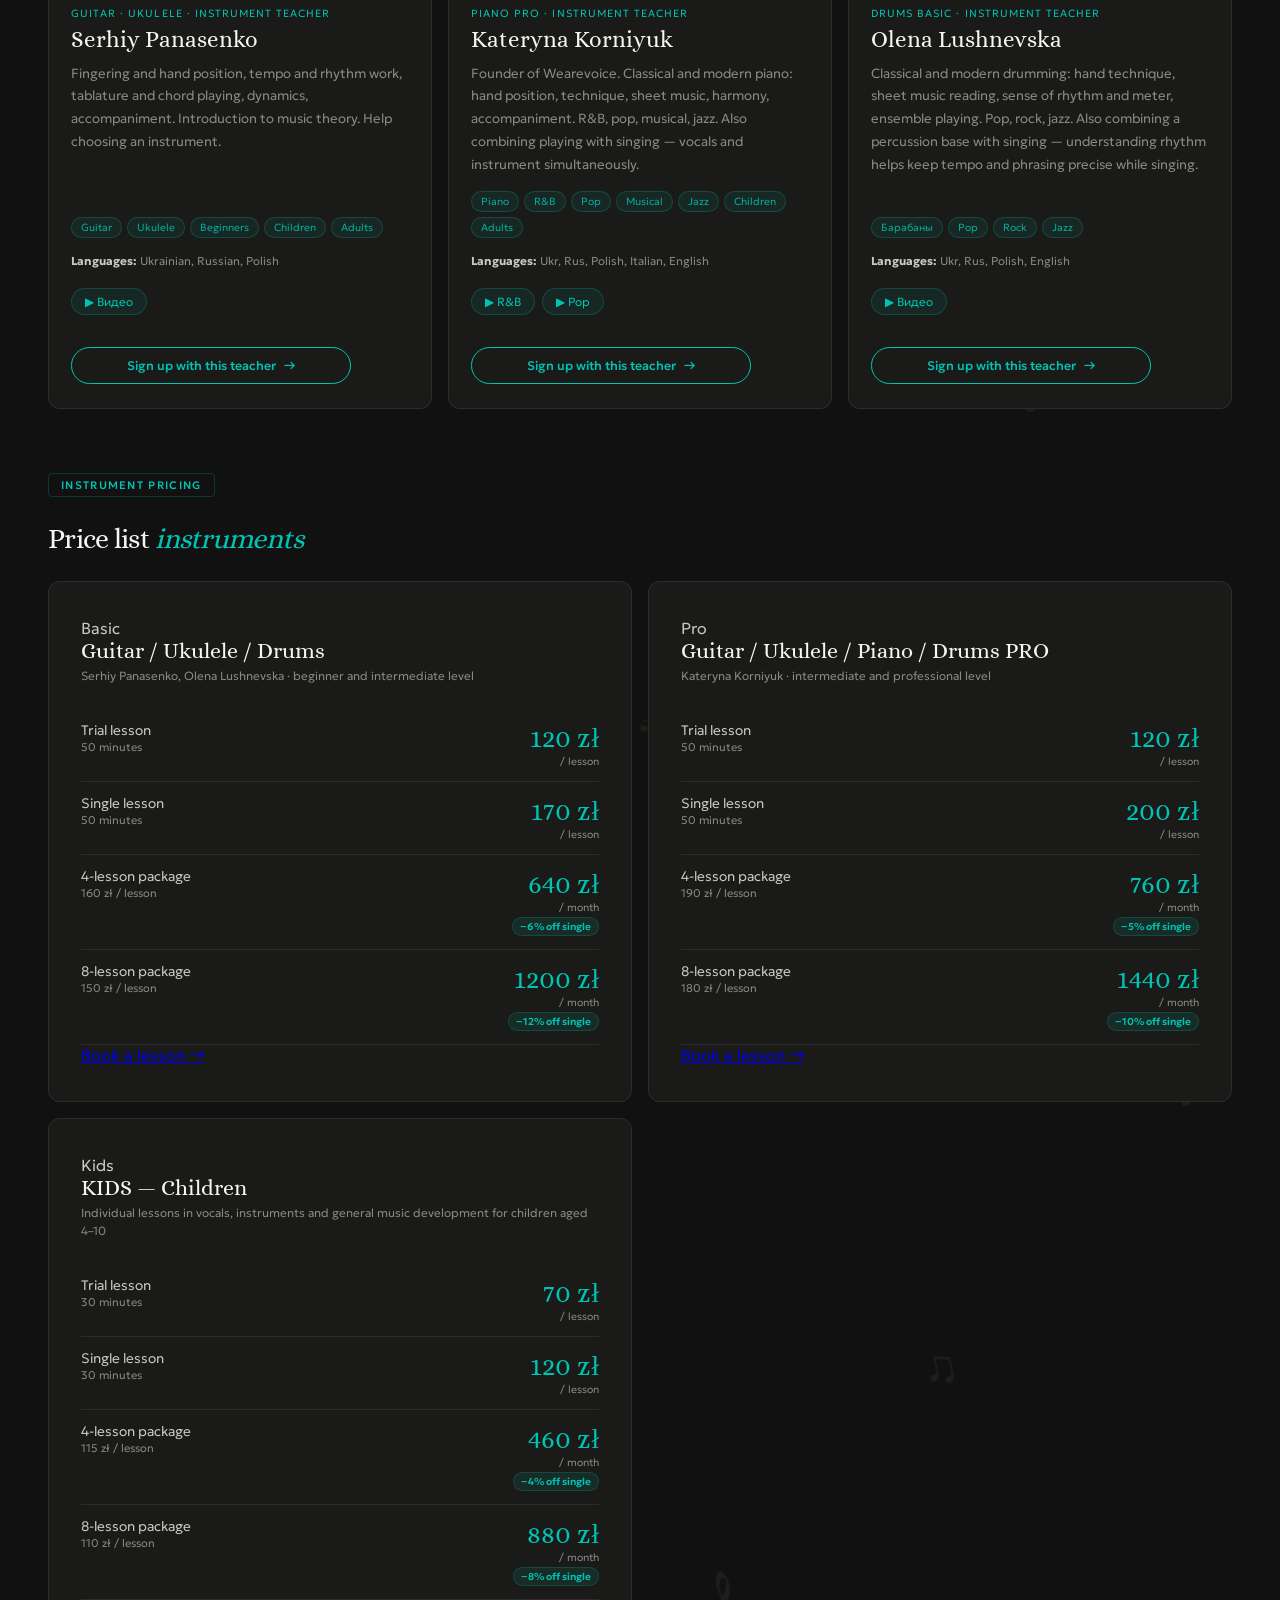
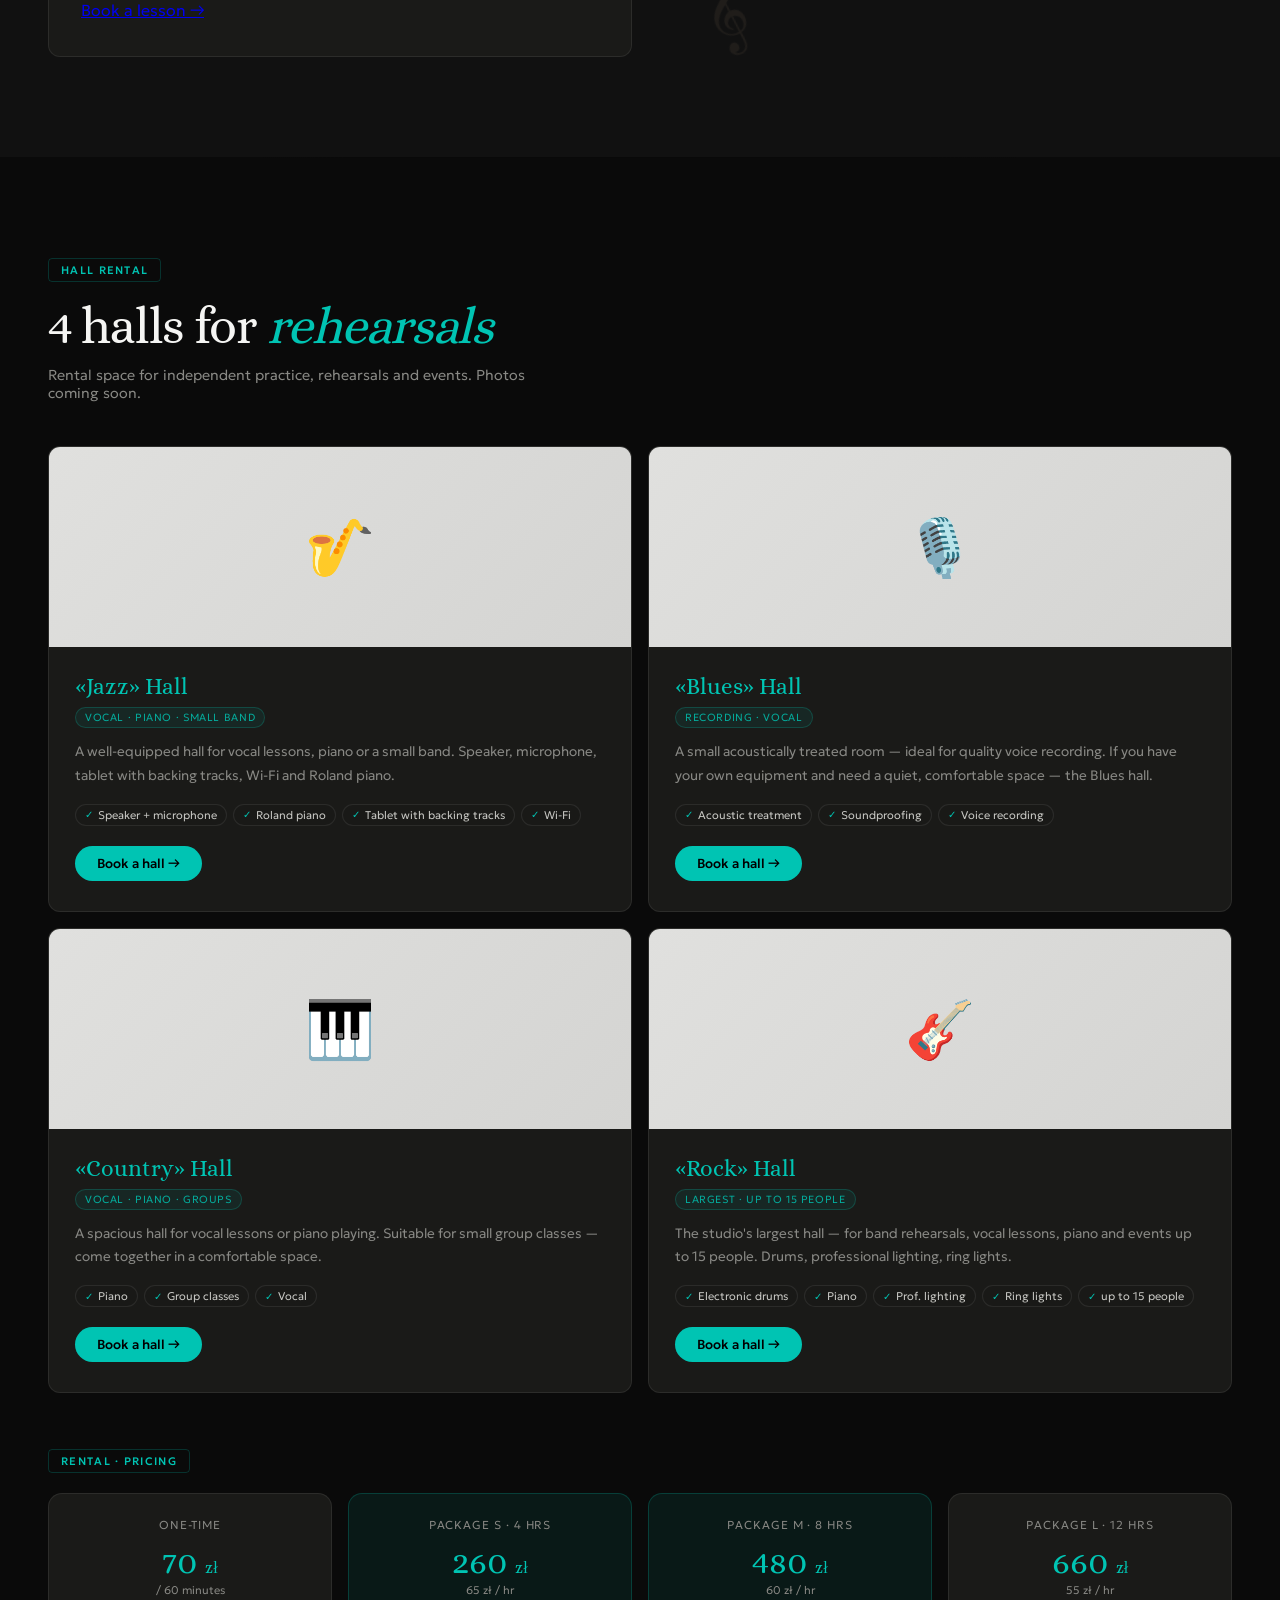
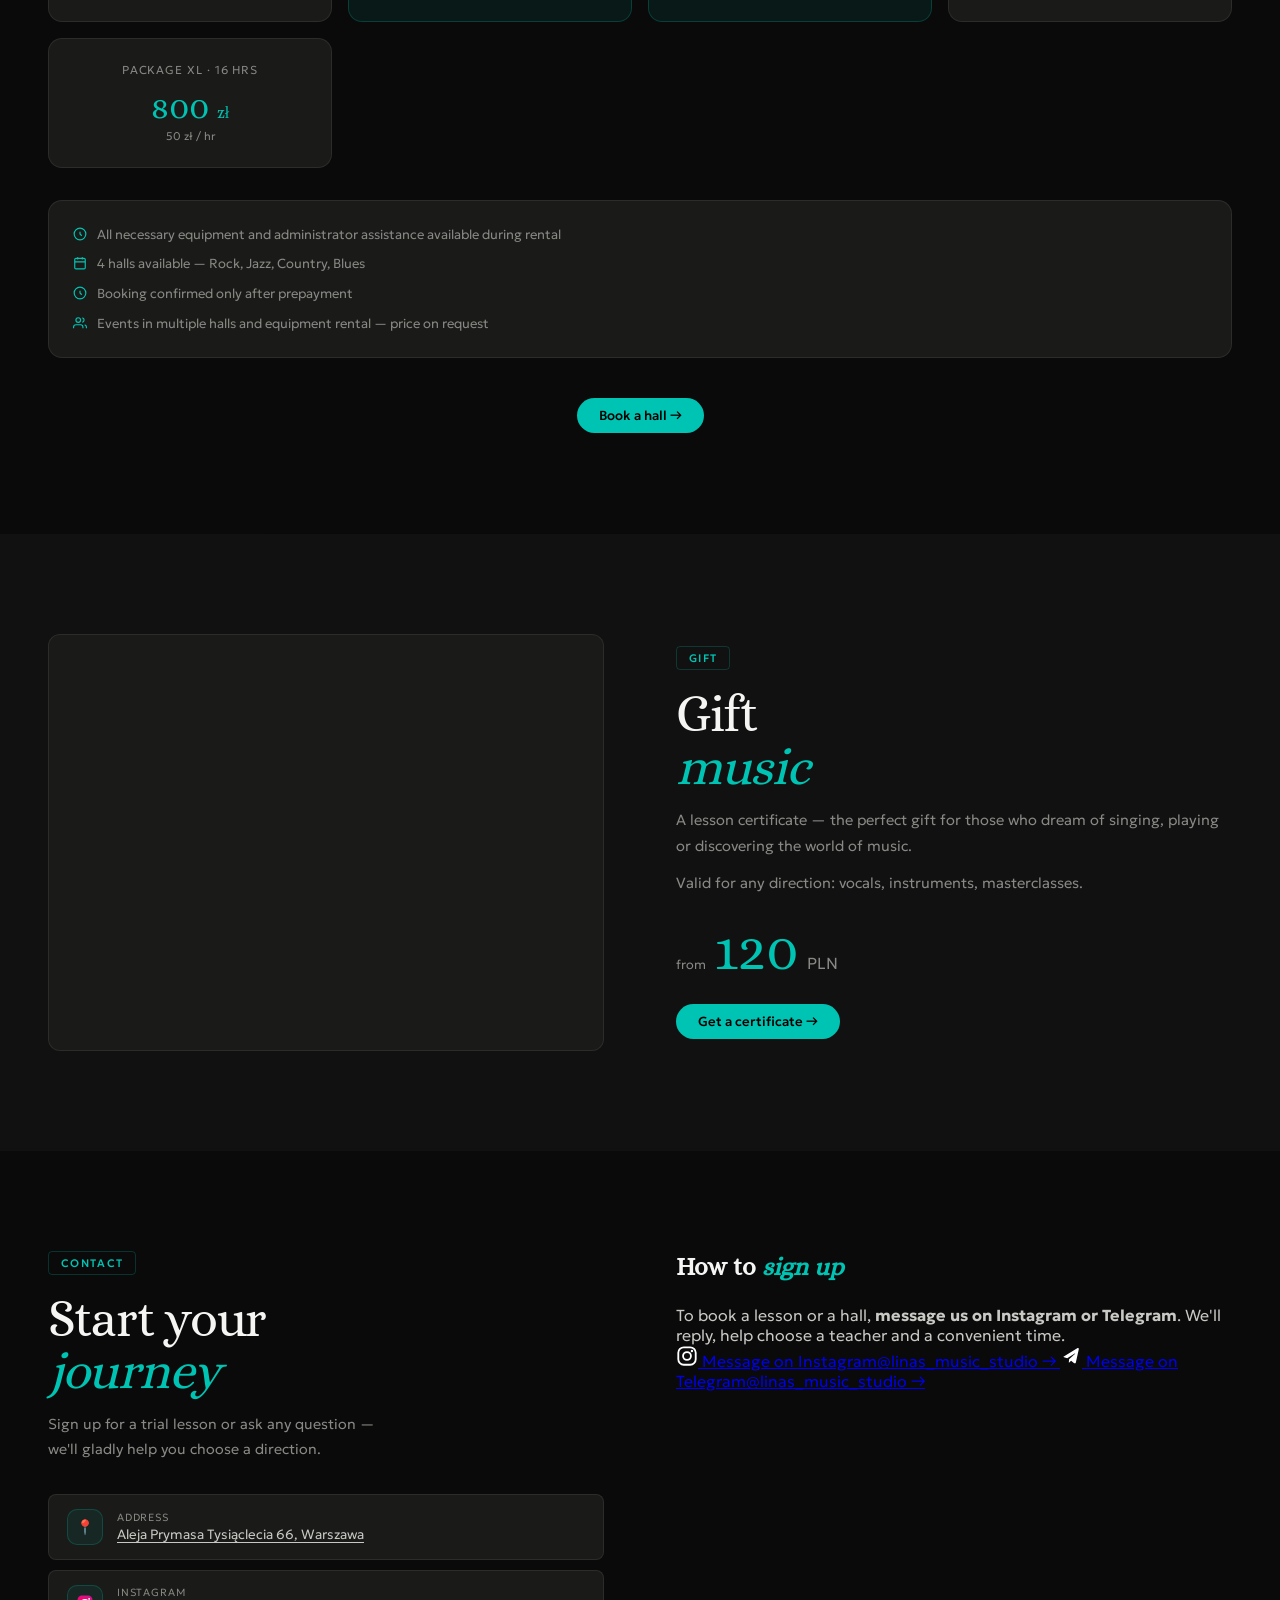
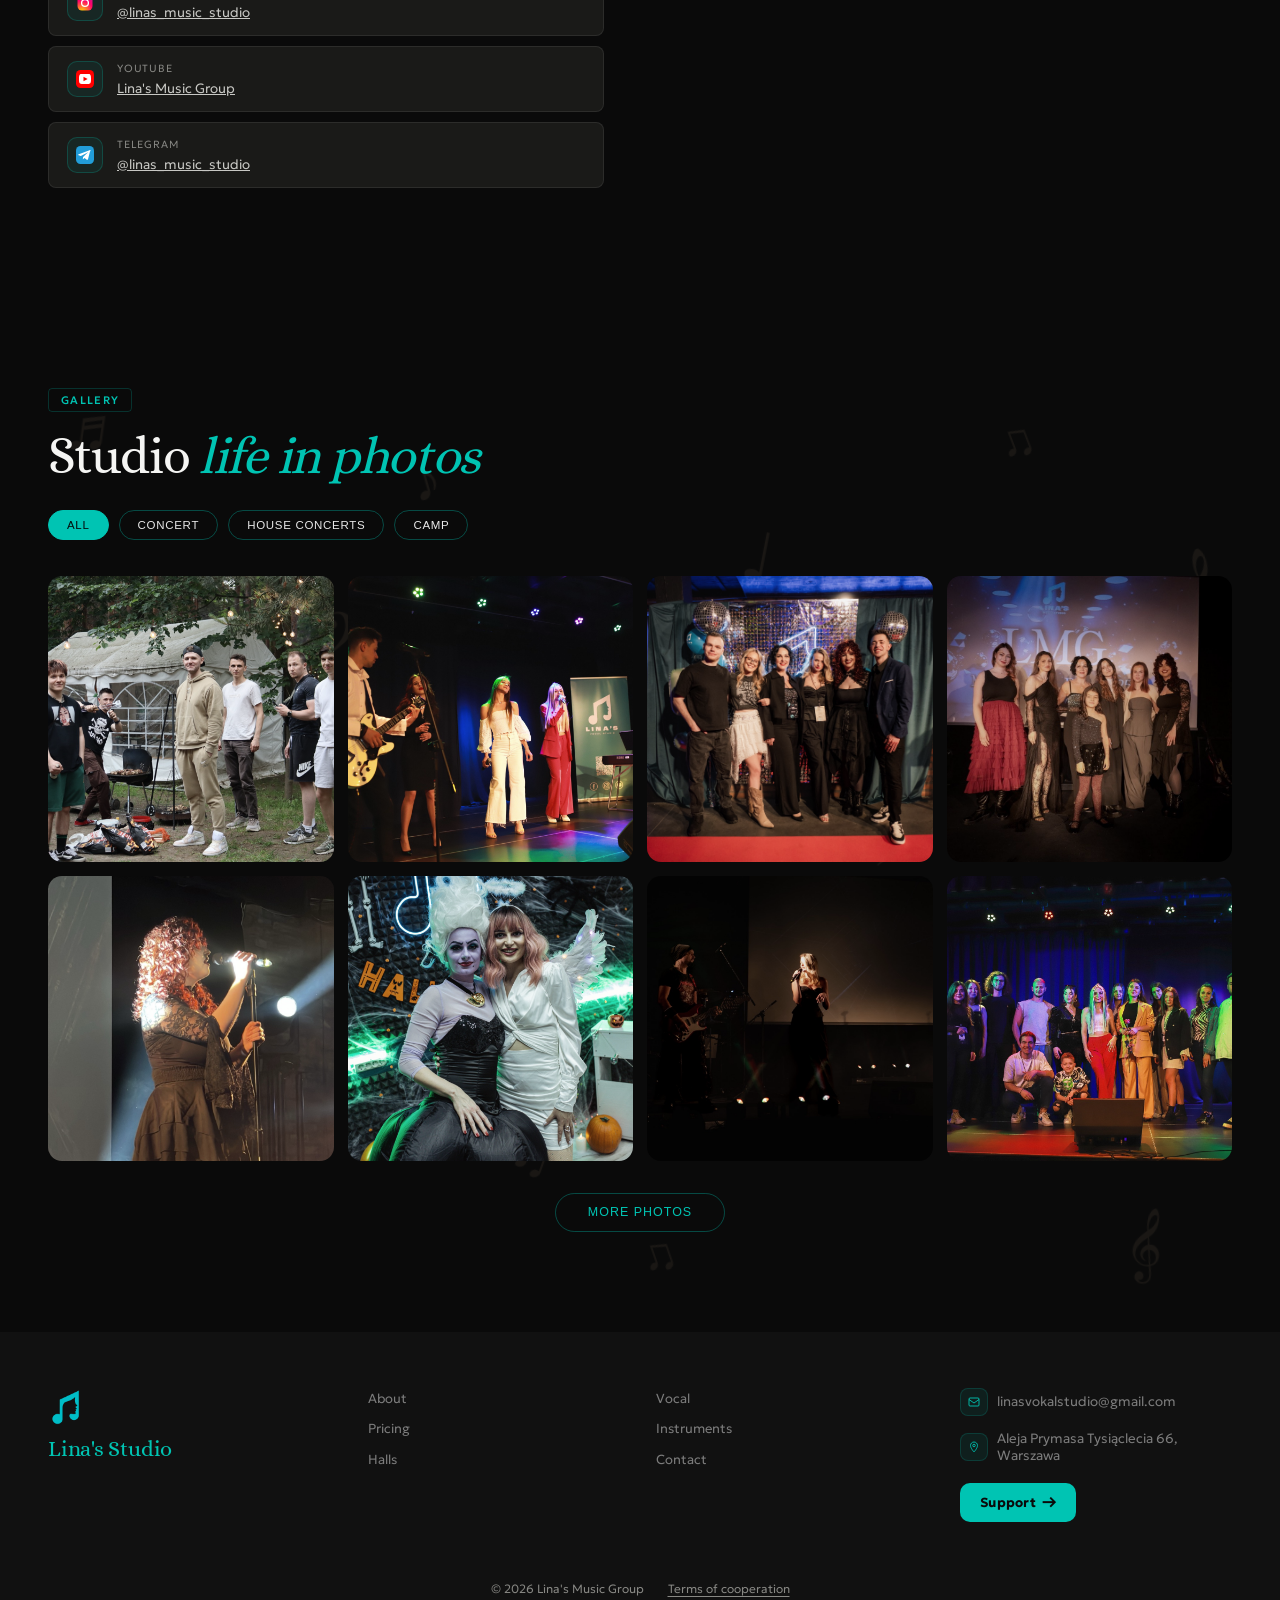
==== commit 19d3aa8f: "Сайт: переклад кнопки «Больше фото» у галереї (en/pl/be) Co-Authored-By: Claude Opus 5.5 <noreply@an" ====
--- a/index.html
+++ b/index.html
@@ -736,7 +736,7 @@
           <h2 class="section-title" data-i18n-html="gallery.title_html">Жизнь <em>студии в фото</em></h2>
           <div class="gallery-tags" data-content="gallery-tags"></div>
           <div class="gallery-masonry" data-content="gallery-photos"></div>
-          <div class="gallery-more-wrap"><button class="gallery-more" id="galleryMoreBtn">Больше фото</button></div>
+          <div class="gallery-more-wrap"><button class="gallery-more" id="galleryMoreBtn" data-i18n="gallery.more">Больше фото</button></div>
         </div>
       </div>
     </div>
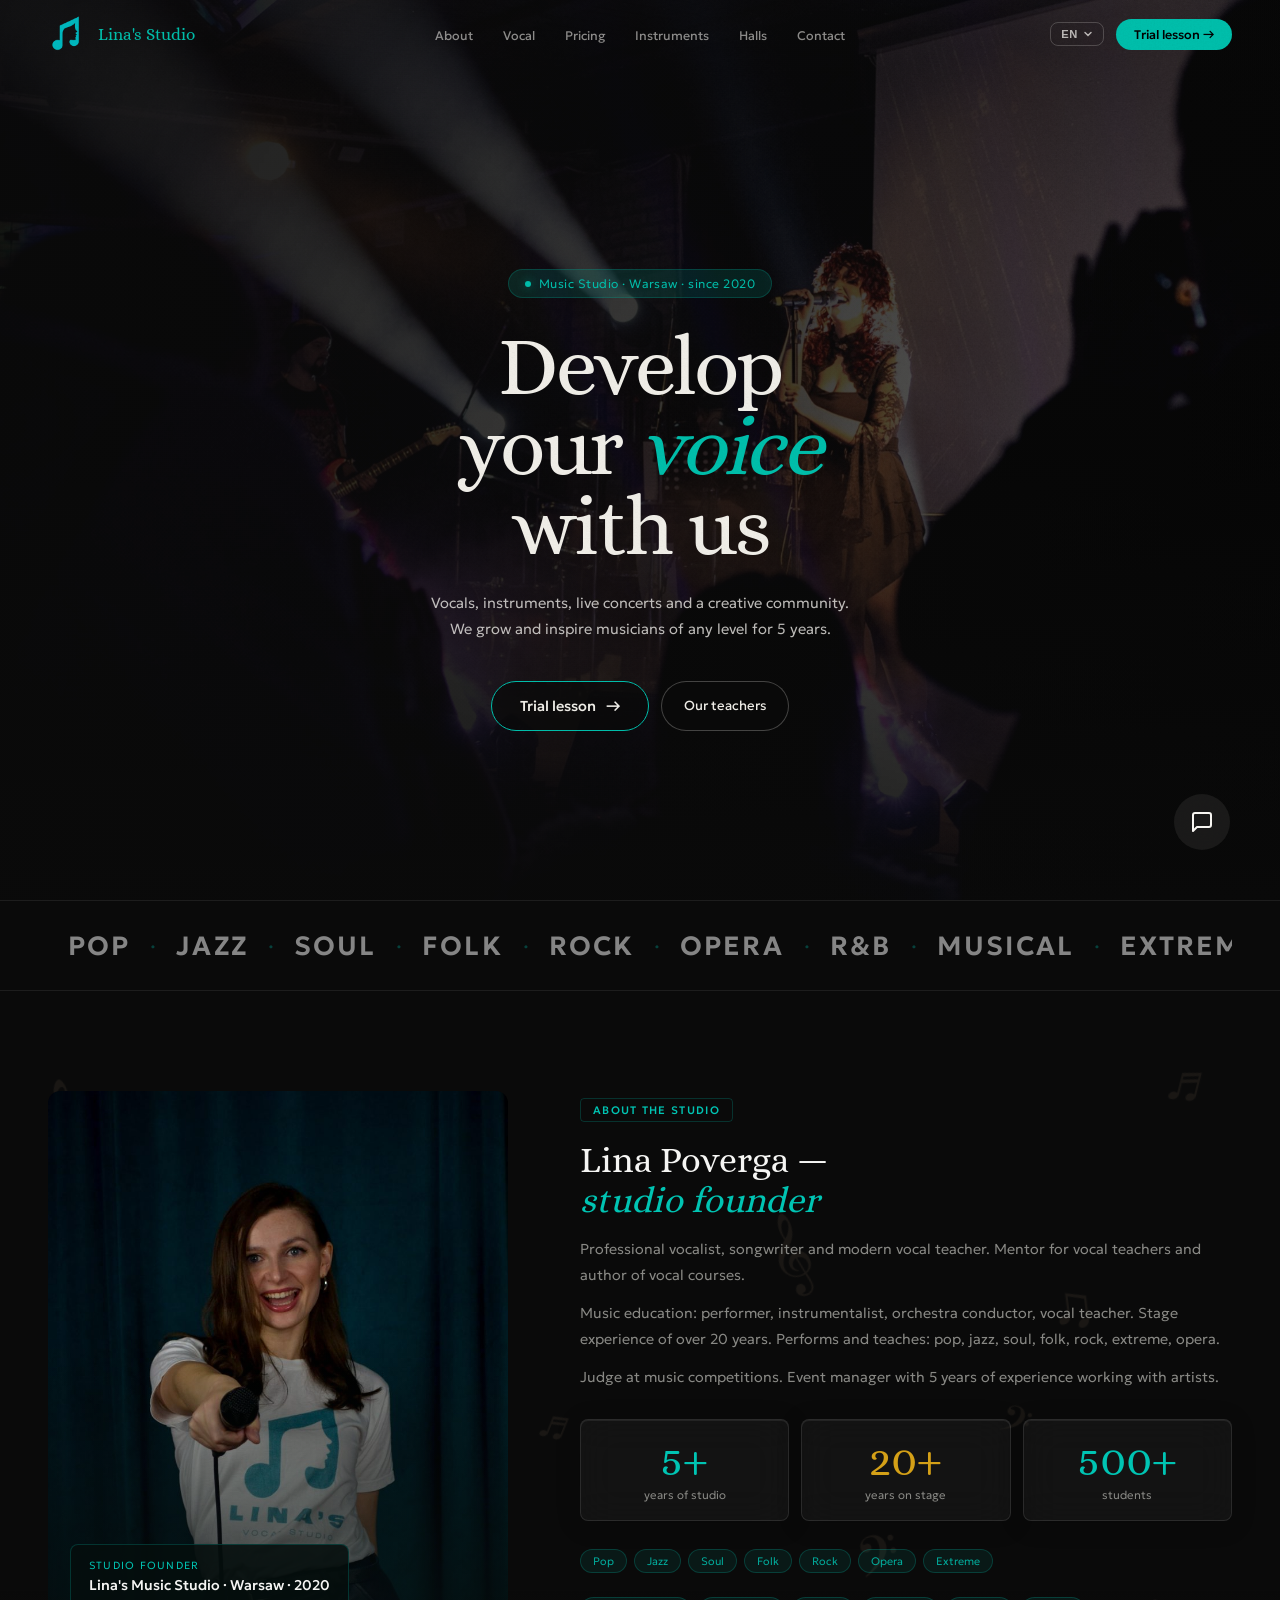
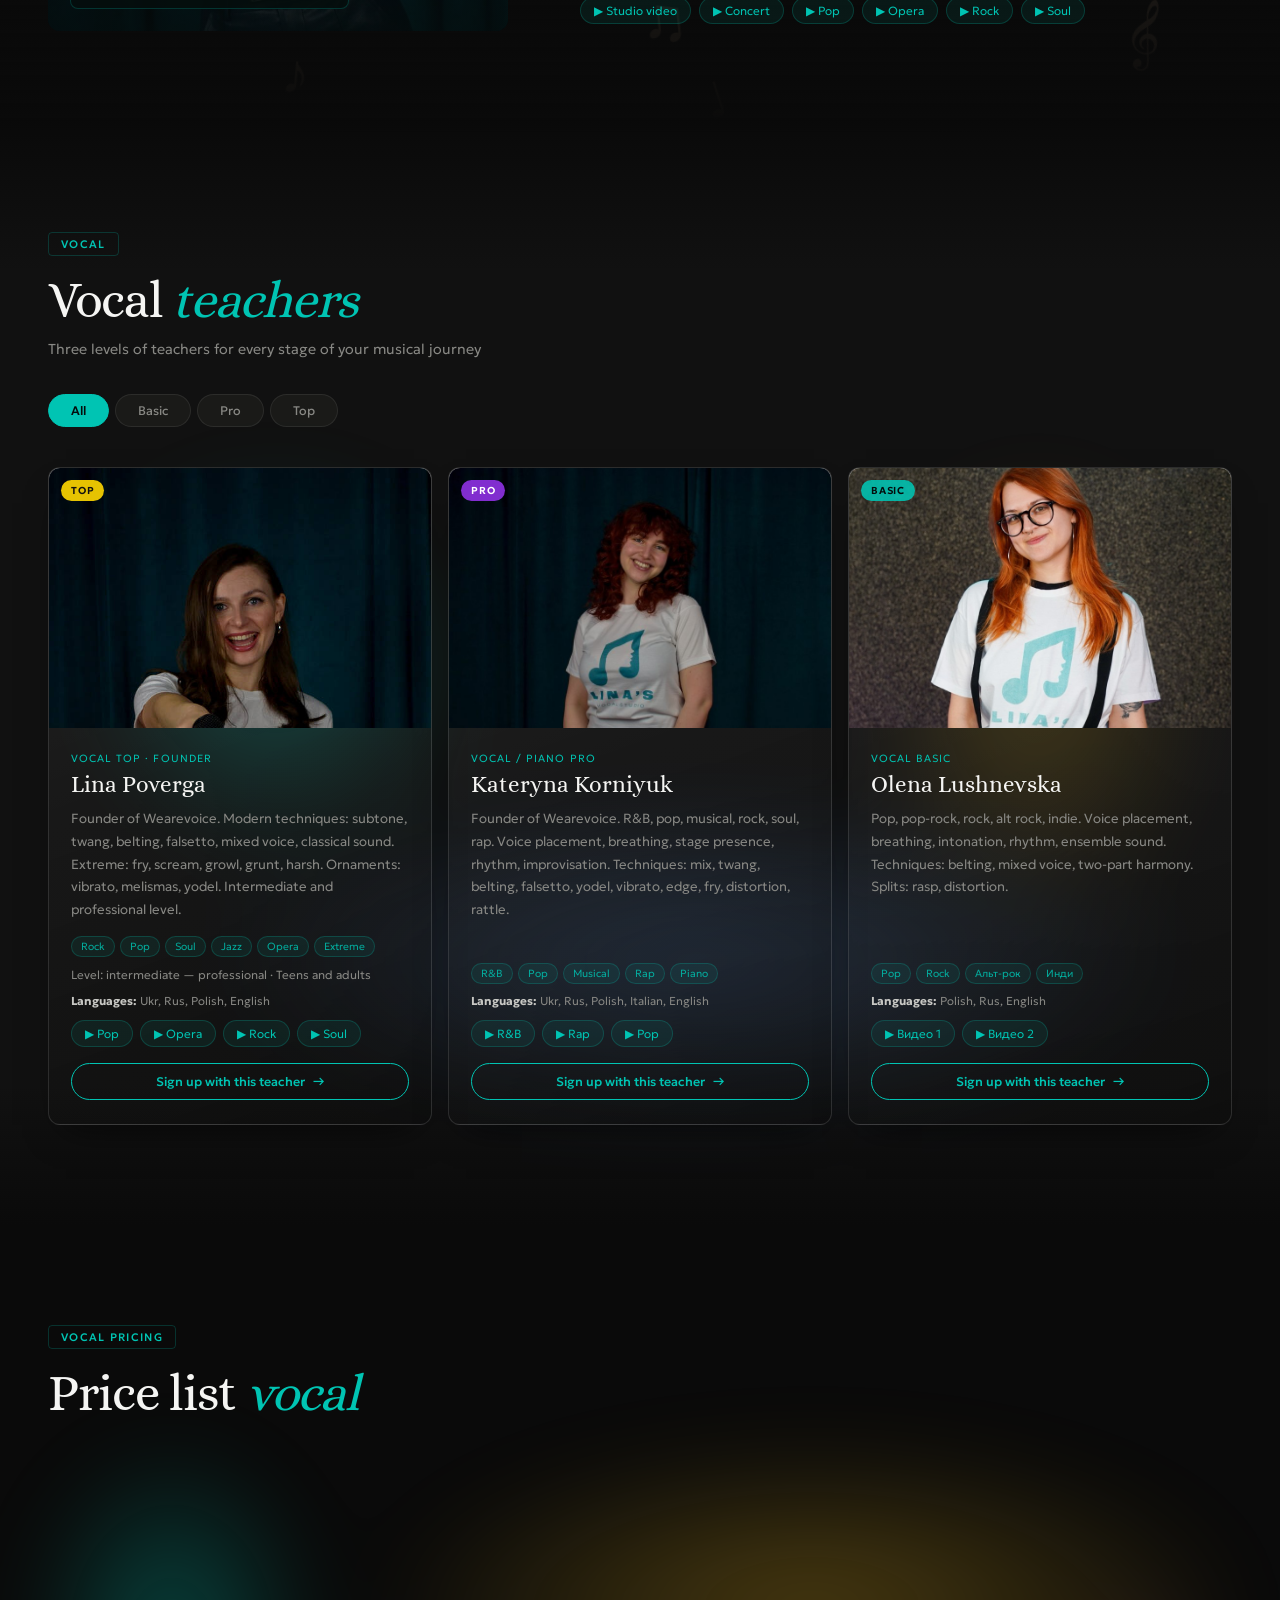
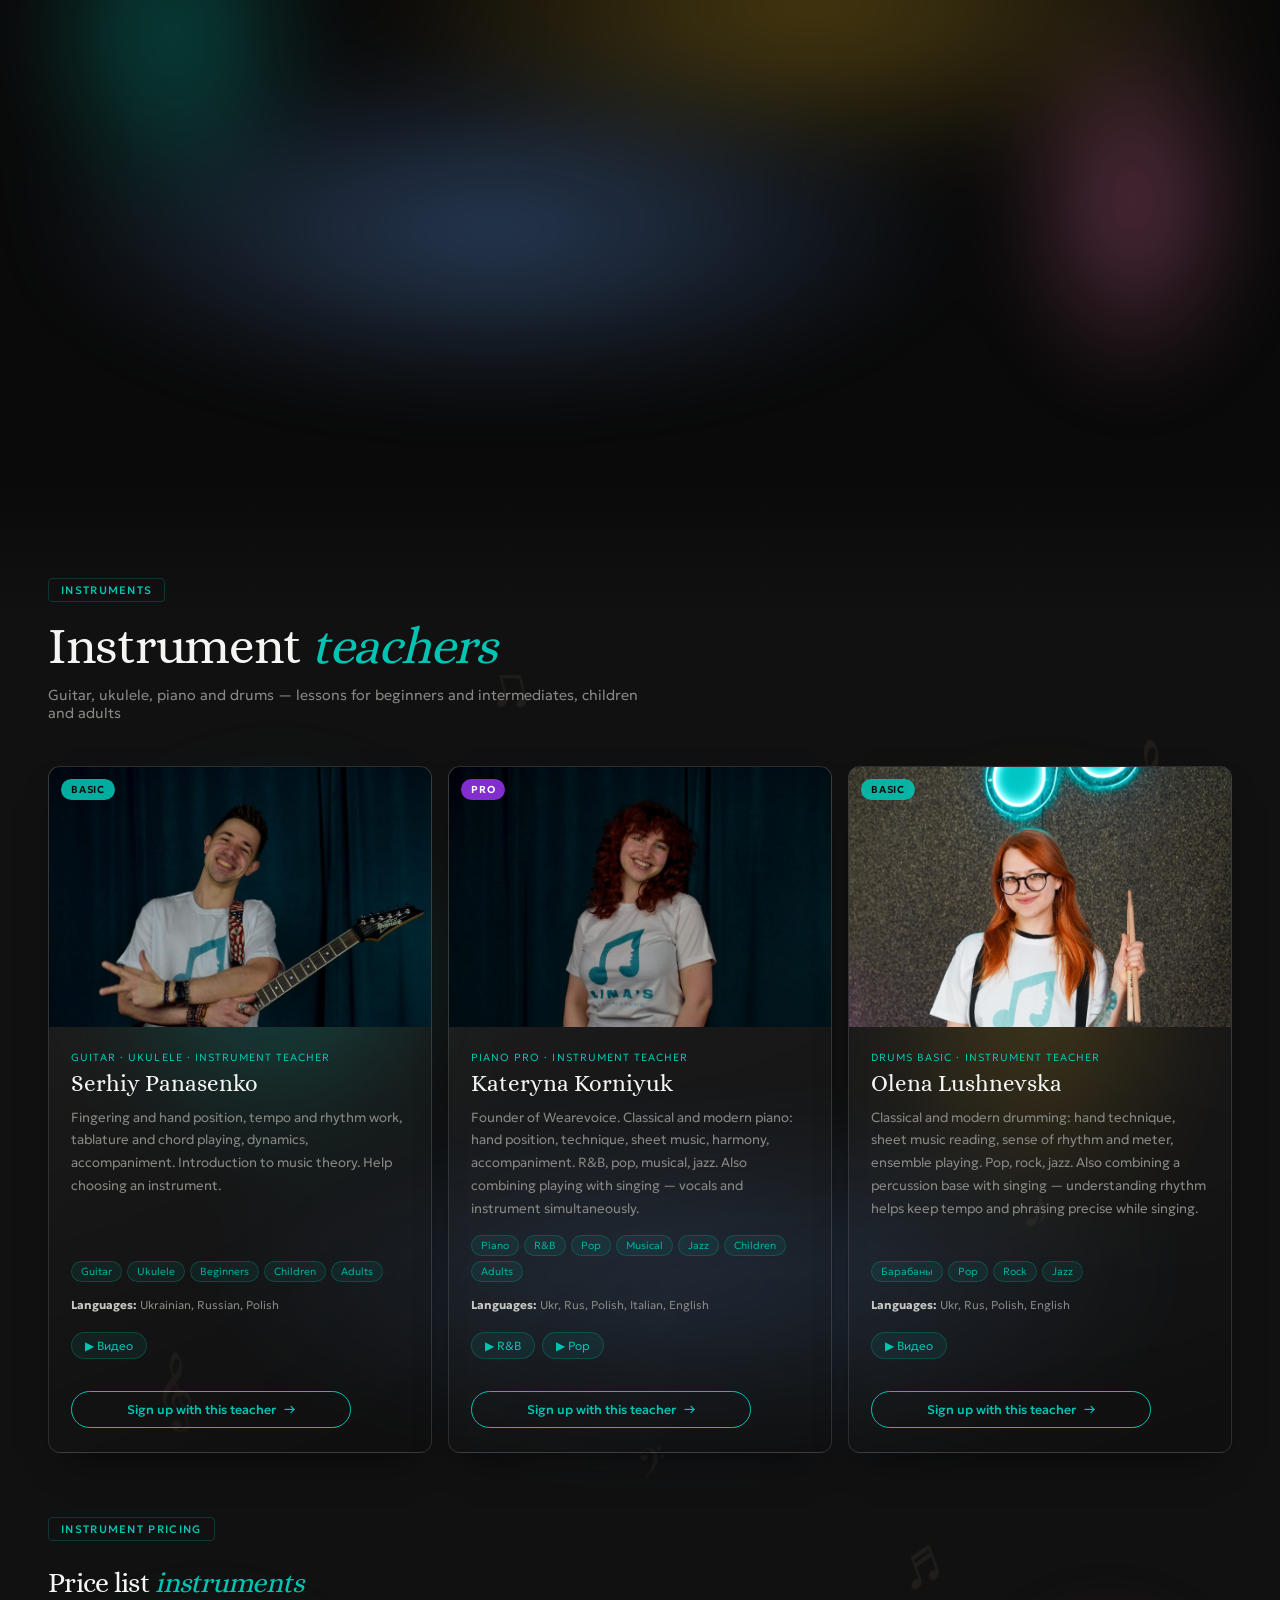
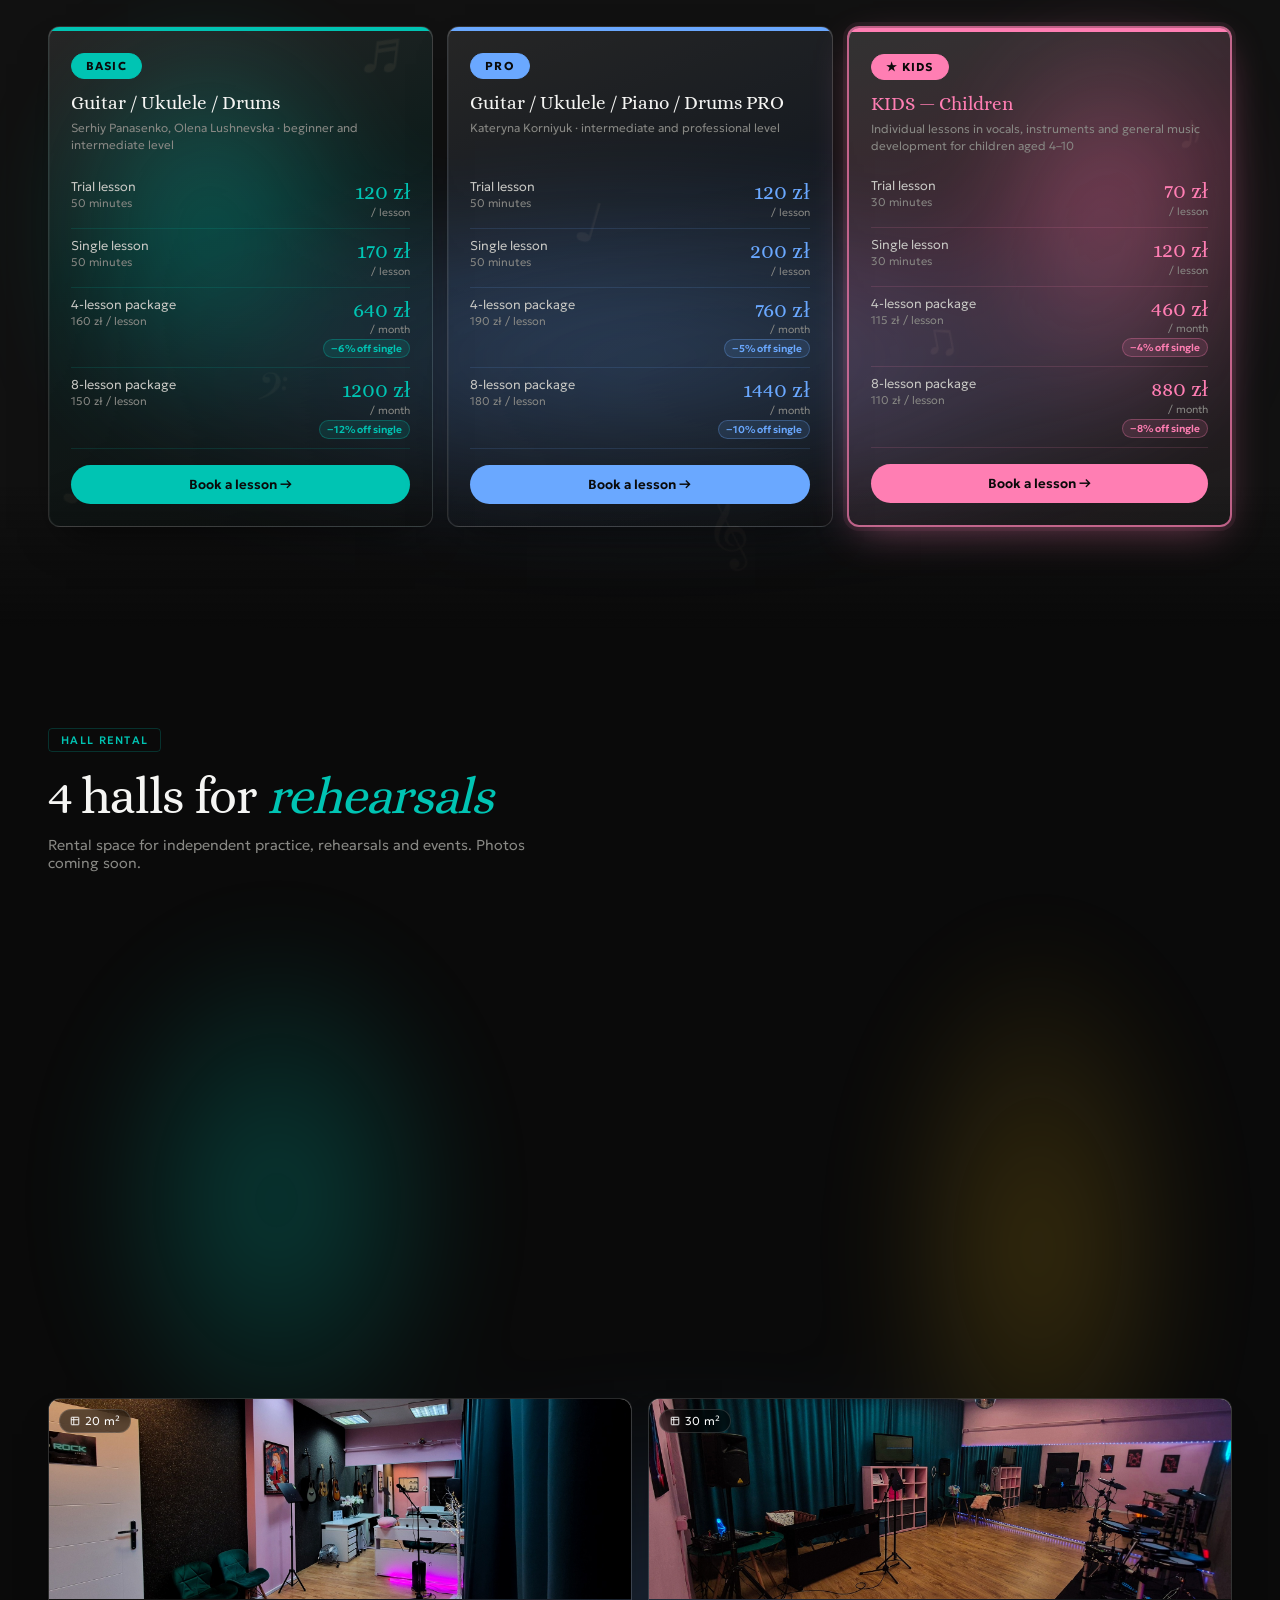
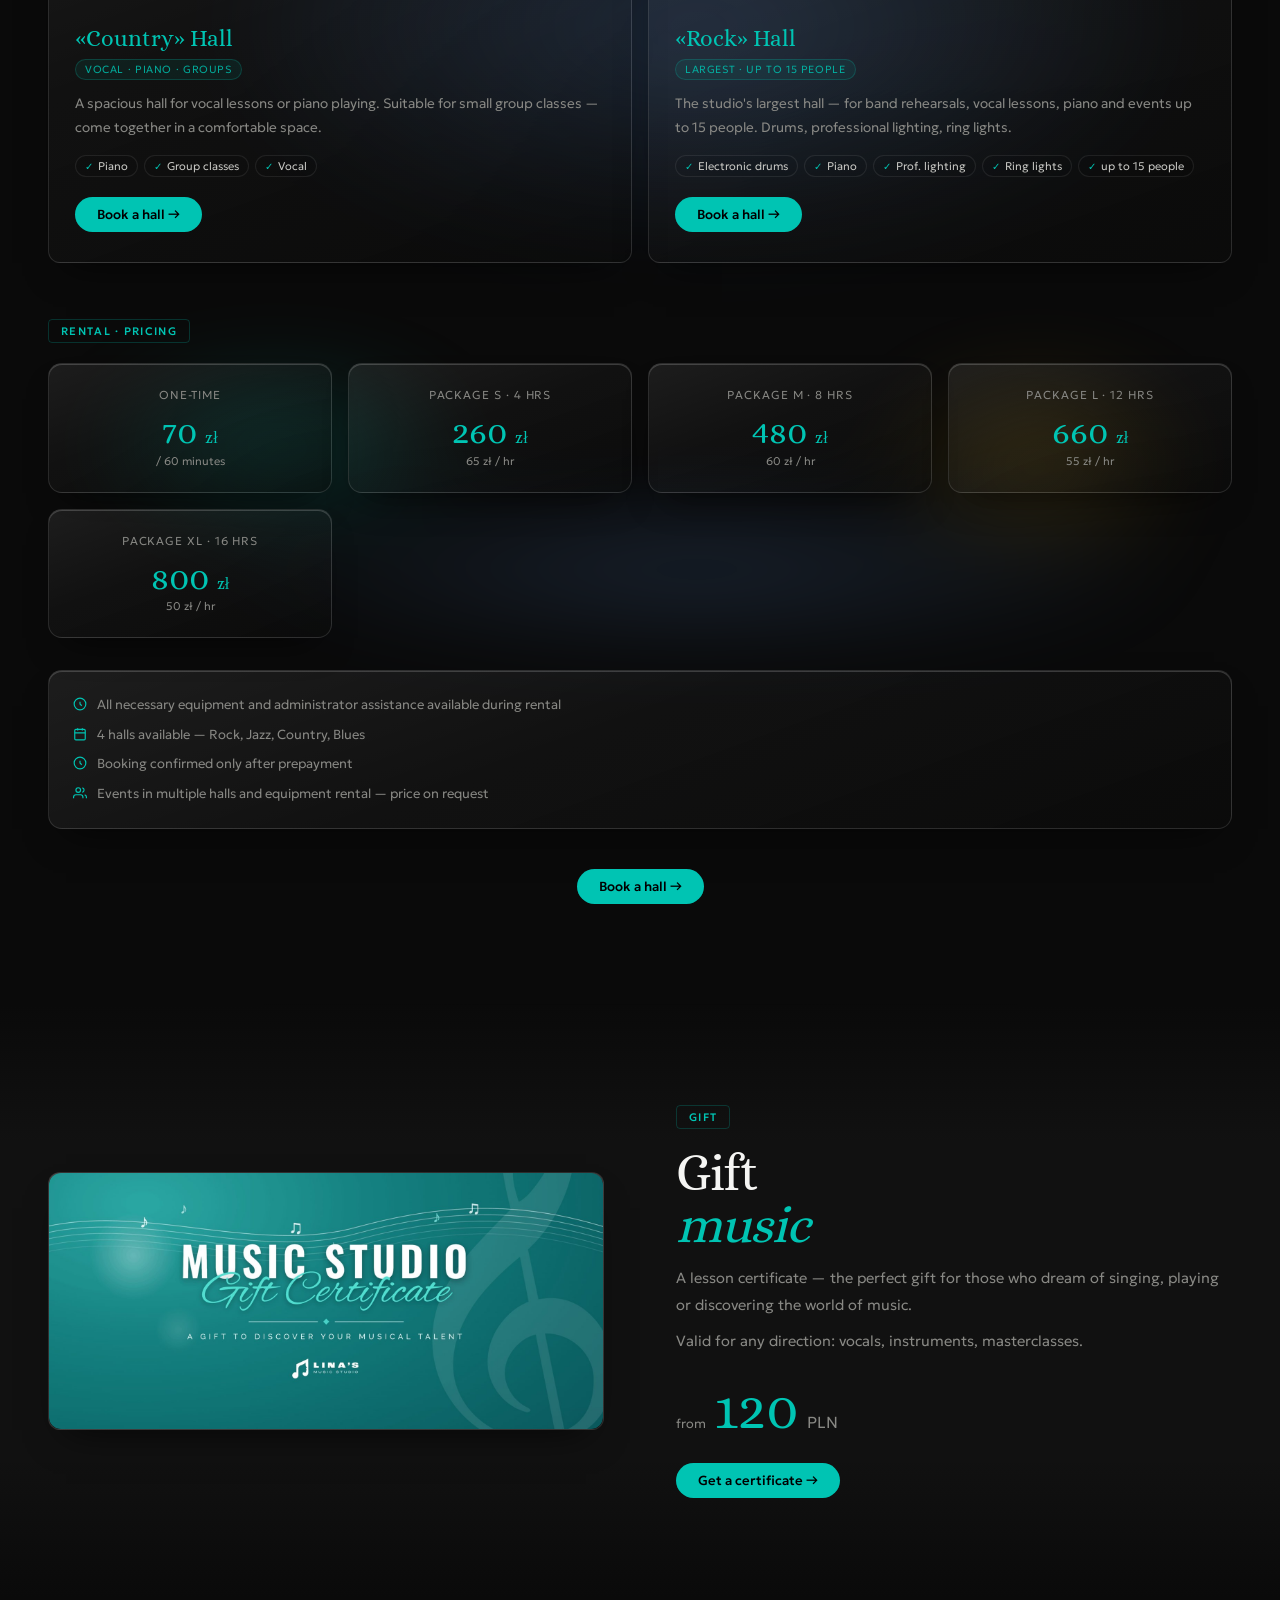
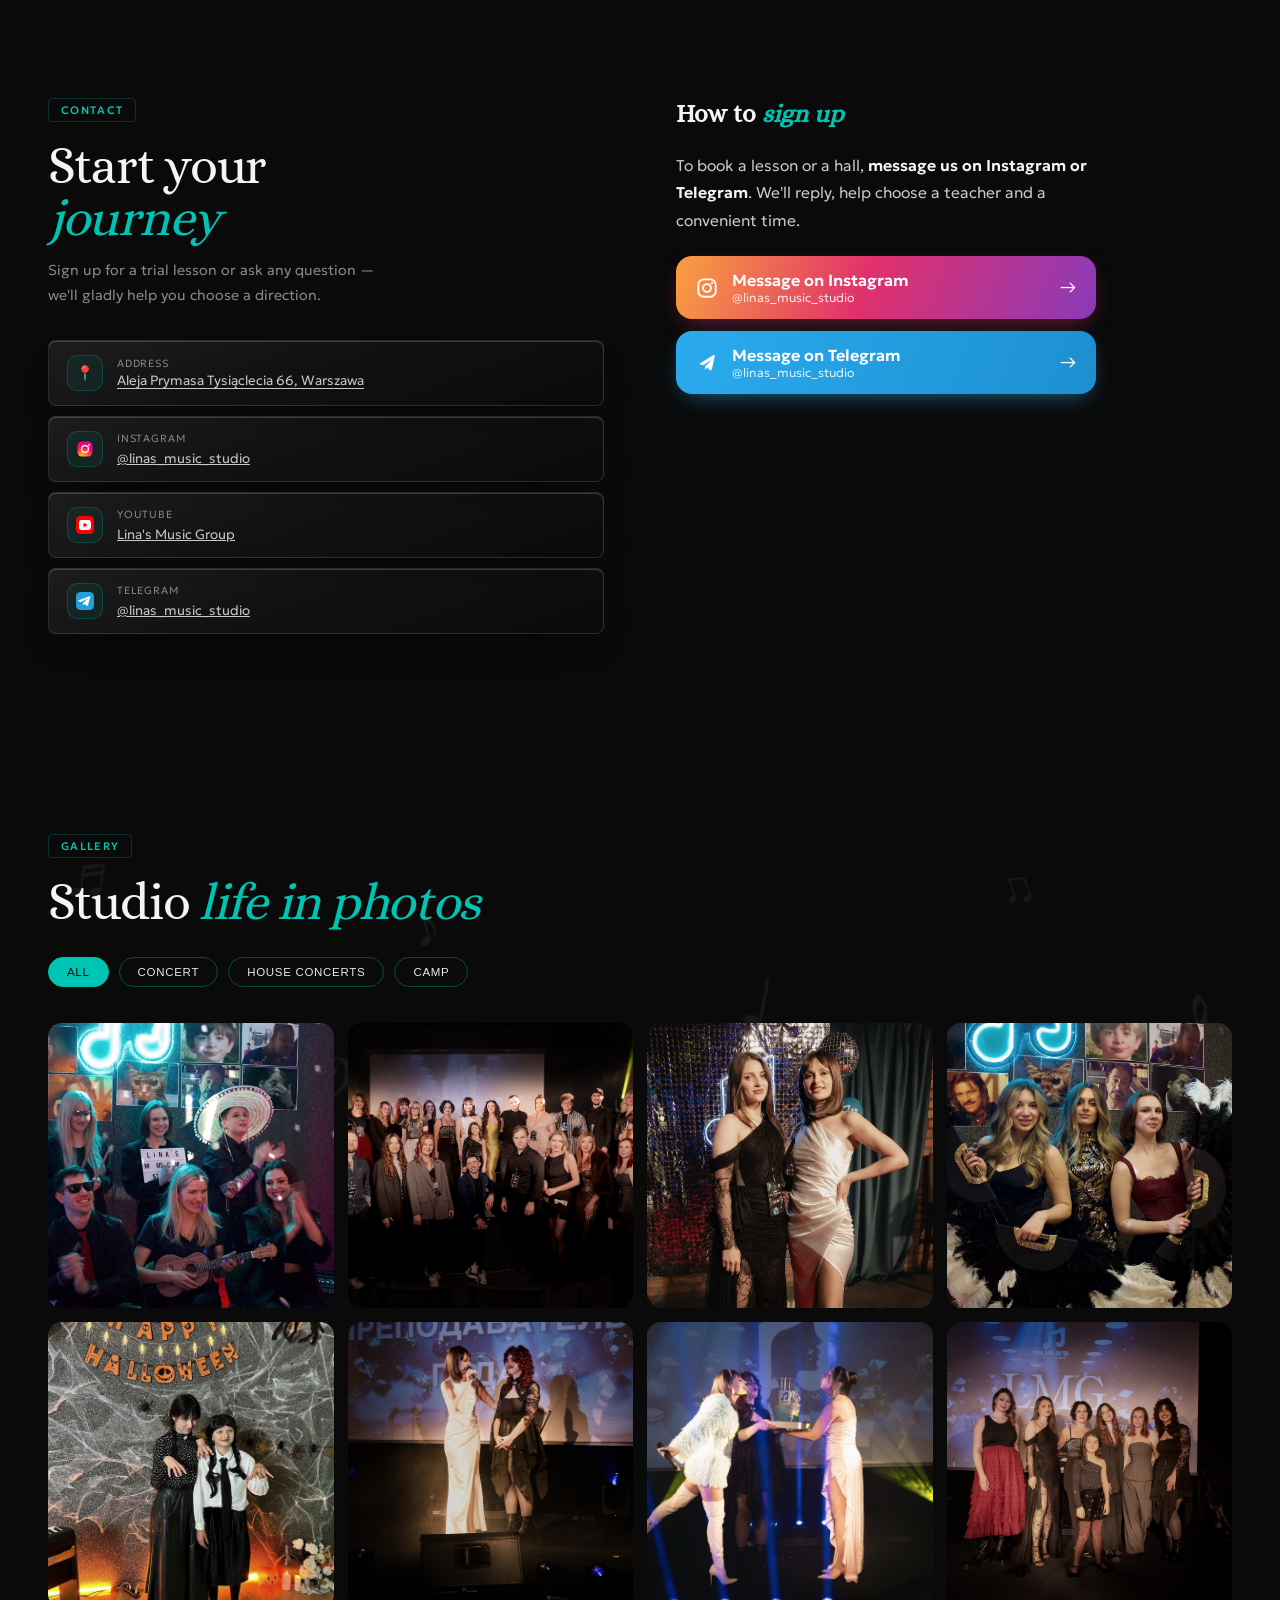
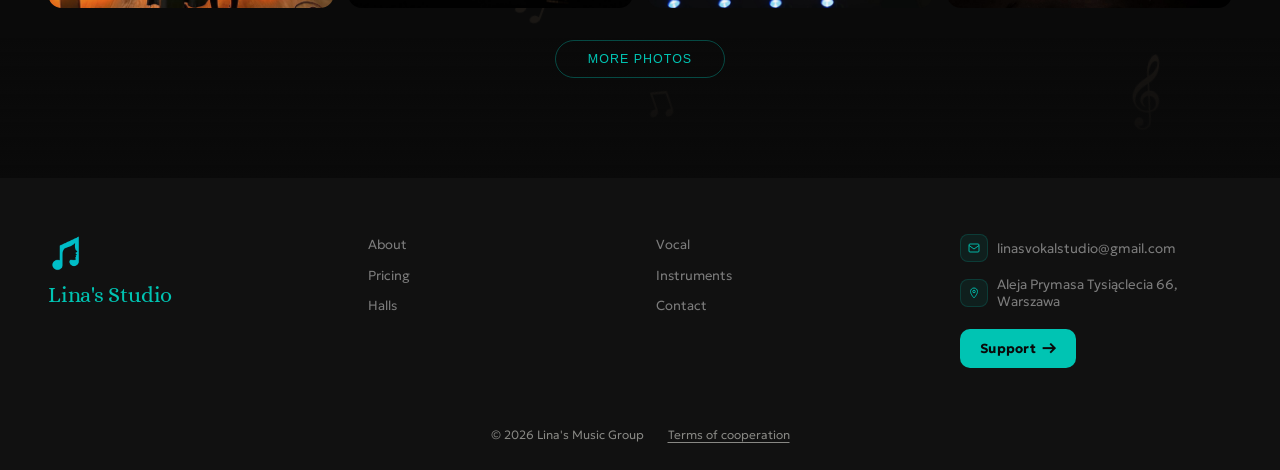
==== commit 5f87ac14: "Швидше оновлення сайту після публікації з адмінки Сайт завантажує content.js зі свіжим параметром, т" ====
--- a/index.html
+++ b/index.html
@@ -809,7 +809,7 @@
 </a>
 <script src="config.js"></script>
 <script src="i18n.js"></script>
-<script src="content.js"></script>
+<script>/* content.js changes on every publish from /admin/: load a fresh copy (new URL every 15 s) instead of the 10-minute cached one */document.write('<script src="content.js?v=' + Math.floor(Date.now() / 15000) + '"><\/script>');</script>
 <script src="content-render.js"></script>
 <script src="events-render.js"></script>
 <script src="script.js"></script>
--- a/styles.css
+++ b/styles.css
@@ -49,7 +49,7 @@
 
 /* ── RESET ── */
 *, *::before, *::after { box-sizing: border-box; margin: 0; padding: 0; }
-html { scroll-behavior: smooth; }
+html { scroll-behavior: smooth; scroll-padding-top: 90px; }
 body {
   background: var(--dark);
   color: var(--text);
@@ -498,6 +498,88 @@
 .pr-val { font-family: "Alice", serif; font-size: 1.7rem; color: var(--teal); }
 .pr-unit { font-size: 0.66rem; color: var(--muted); margin-top: 1px; }
 .pr-discount { display: inline-block; background: rgba(0,196,179,0.1); border: 1px solid rgba(0,196,179,0.2); color: var(--teal); font-size: 0.63rem; font-weight: 600; padding: 2px 7px; border-radius: 100px; margin-top: 3px; }
+
+/* Plan cards: all plans visible side by side (no tabs) */
+.pricing-cards-row.plans-4 { grid-template-columns: repeat(4, 1fr); gap: 14px; }
+.pricing-cards-row.plans-3 { grid-template-columns: repeat(3, 1fr); gap: 14px; }
+.plan-card { padding: 26px 22px 22px; display: flex; flex-direction: column; }
+.plan-card .pc-title { font-size: 1.2rem; line-height: 1.25; }
+.plan-card .pc-sub { margin-bottom: 14px; flex-grow: 1; }
+.plan-card .price-row { padding: 9px 0; gap: 10px; }
+.plan-card .pr-label { font-size: 0.8rem; }
+.plan-card .pr-val { font-size: 1.4rem; line-height: 1.15; white-space: nowrap; }
+.plan-card .pr-discount { white-space: nowrap; }
+/* Each plan has its own accent colour: --plan (solid) and --plan-rgb (for tints) */
+.plan-basic { --plan: #00c4b3; --plan-rgb: 0,196,179; }
+.plan-pro   { --plan: #6aa8ff; --plan-rgb: 106,168,255; }
+.plan-top   { --plan: #e8b420; --plan-rgb: 232,180,32; }
+.plan-kids  { --plan: #ff7eb3; --plan-rgb: 255,126,179; }
+/* Frosted glass: soft colour glows sit behind the row, cards blur them */
+.pricing-cards-row.plans-4, .pricing-cards-row.plans-3 { position: relative; isolation: isolate; }
+.pricing-cards-row.plans-4::before, .pricing-cards-row.plans-3::before {
+  content: ""; position: absolute; inset: -4% -2%; z-index: -1; pointer-events: none; filter: blur(44px); opacity: 0.38;
+  background:
+    radial-gradient(closest-side at 12% 35%, rgba(0,196,179,0.9), transparent),
+    radial-gradient(closest-side at 38% 70%, rgba(106,168,255,0.85), transparent),
+    radial-gradient(closest-side at 64% 30%, rgba(232,180,32,0.8), transparent),
+    radial-gradient(closest-side at 90% 65%, rgba(255,126,179,0.9), transparent);
+}
+.pricing-cards-row.plans-3::before {
+  background:
+    radial-gradient(closest-side at 15% 40%, rgba(0,196,179,0.9), transparent),
+    radial-gradient(closest-side at 50% 65%, rgba(106,168,255,0.85), transparent),
+    radial-gradient(closest-side at 88% 40%, rgba(255,126,179,0.9), transparent);
+}
+.plan-card {
+  border-color: rgba(255,255,255,0.13);
+  background: linear-gradient(160deg, rgba(255,255,255,0.09) 0%, rgba(var(--plan-rgb), 0.07) 40%, rgba(12,12,11,0.4) 100%);
+  /* no backdrop-filter: Safari draws a dark vertical seam on these cards; the glows behind are already blurred */
+  box-shadow: inset 0 1px 0 rgba(255,255,255,0.22), inset 1px 0 0 rgba(255,255,255,0.05), 0 20px 40px -18px rgba(0,0,0,0.7);
+}
+.plan-card:hover { border-color: rgba(var(--plan-rgb), 0.6); background: linear-gradient(160deg, rgba(255,255,255,0.18) 0%, rgba(var(--plan-rgb), 0.14) 40%, rgba(255,255,255,0.06) 100%); }
+.plan-card::before { height: 4px; background: var(--plan); transform: scaleX(1); }
+.plan-card .pr-val { color: var(--plan); }
+.plan-card .pr-discount { color: var(--plan); background: rgba(var(--plan-rgb), 0.12); border-color: rgba(var(--plan-rgb), 0.3); }
+.plan-card .price-row { border-bottom-color: rgba(var(--plan-rgb), 0.14); }
+.plan-badge {
+  align-self: flex-start; margin-bottom: 12px; padding: 5px 14px; border-radius: 100px;
+  font-size: 0.72rem; font-weight: 700; letter-spacing: 0.1em; text-transform: uppercase;
+  color: #0a0a0a; background: var(--plan); border: 1px solid var(--plan);
+}
+/* KIDS stands out the most: stronger tint, glow and a thicker frame */
+.plan-kids {
+  border-width: 2px; border-color: rgba(var(--plan-rgb), 0.7);
+  background: linear-gradient(160deg, rgba(255,255,255,0.14) 0%, rgba(var(--plan-rgb), 0.18) 40%, rgba(255,255,255,0.04) 100%);
+  box-shadow: inset 0 1px 0 rgba(255,255,255,0.35), 0 0 0 4px rgba(var(--plan-rgb), 0.08), 0 12px 40px -12px rgba(var(--plan-rgb), 0.45);
+}
+.plan-kids .pc-title { color: var(--plan); }
+.plan-kids .plan-badge::before { content: "★ "; }
+.plan-book {
+  margin-top: 16px; display: block; text-align: center; padding: 11px 16px; border-radius: 100px;
+  font-size: 0.82rem; font-weight: 600; text-decoration: none; color: #0a0a0a; background: var(--plan);
+  transition: filter 0.2s, transform 0.2s;
+}
+.plan-book:hover { filter: brightness(1.12); transform: translateY(-1px); }
+.plan-book:focus-visible { outline: 2px solid var(--white); outline-offset: 3px; }
+@media (max-width: 1100px) {
+  .pricing-cards-row.plans-4 { grid-template-columns: repeat(2, 1fr); }
+}
+@media (max-width: 768px) {
+  .pricing-cards-row.plans-4, .pricing-cards-row.plans-3 { grid-template-columns: 1fr; gap: 12px; }
+  .plan-card { padding: 20px 18px 18px; }
+  .plan-card .pc-sub { margin-bottom: 10px; }
+  /* 2×2 price tiles on phones to keep each card short */
+  .plan-card { display: grid; grid-template-columns: 1fr 1fr; column-gap: 8px; row-gap: 8px; }
+  .plan-card > .plan-badge, .plan-card > .pc-title, .plan-card > .pc-sub, .plan-card > .plan-book { grid-column: 1 / -1; margin-bottom: 0; }
+  .plan-card > .plan-book { margin-top: 6px; }
+  .plan-card > .plan-badge { justify-self: start; }
+  .plan-card .price-row, .plan-card .price-row:last-child {
+    flex-direction: column; justify-content: flex-start; gap: 4px; padding: 10px 12px;
+    border: 1px solid rgba(var(--plan-rgb), 0.22); border-radius: 12px; background: rgba(255,255,255,0.03); box-shadow: inset 0 1px 0 rgba(255,255,255,0.06);
+  }
+  .plan-card .pr-right { text-align: left; display: flex; flex-wrap: wrap; align-items: baseline; column-gap: 6px; }
+  .plan-card .pr-discount { margin-top: 2px; }
+}
 
 /* ── INSTRUMENT TEACHERS ── */
 .instr-teachers-grid { display: grid; grid-template-columns: repeat(auto-fill,minmax(300px,1fr)); gap: 16px; }
@@ -916,3 +998,215 @@
   .fstat-label { font-size: 0.58rem; }
   .vlink { font-size: 0.7rem; padding: 4px 10px; gap: 4px; }
 }
+
+/* ── SITE-WIDE FROSTED GLASS (same feel as the pricing cards) ── */
+.teachers-grid, .instr-teachers-grid, .halls-grid, .events-grid, .hall-price-grid { position: relative; isolation: isolate; }
+.teachers-grid::before, .instr-teachers-grid::before, .halls-grid::before, .events-grid::before, .hall-price-grid::before {
+  content: ""; position: absolute; inset: 0 2%; z-index: -1; pointer-events: none; filter: blur(48px); opacity: 0.3;
+  background:
+    radial-gradient(closest-side at 18% 30%, rgba(0,196,179,0.9), transparent),
+    radial-gradient(closest-side at 55% 75%, rgba(106,168,255,0.7), transparent),
+    radial-gradient(closest-side at 85% 35%, rgba(232,180,32,0.7), transparent);
+}
+.teacher-card, .it-card, .hall-card, .event-card, .hp-card, .hp-conditions,
+.contact-item, .instr-single-card, .glass-card, .cert-visual {
+  background: linear-gradient(160deg, rgba(255,255,255,0.08) 0%, rgba(255,255,255,0.03) 45%, rgba(12,12,11,0.4) 100%);
+  /* no backdrop-filter (Safari seam bug), glows behind are pre-blurred */
+  border-color: rgba(255,255,255,0.12);
+  box-shadow: inset 0 1px 0 rgba(255,255,255,0.18), 0 18px 36px -18px rgba(0,0,0,0.7);
+}
+.teacher-card:hover, .it-card:hover, .hall-card:hover, .event-card:hover, .hp-card:hover,
+.contact-item:hover, .instr-single-card:hover, .glass-card:hover {
+  background: linear-gradient(160deg, rgba(255,255,255,0.11) 0%, rgba(255,255,255,0.05) 45%, rgba(16,16,15,0.4) 100%);
+  border-color: rgba(0,196,179,0.35);
+}
+
+/* Gift certificate image */
+.cert-visual { aspect-ratio: auto; padding: 0; }
+.cert-img { display: block; width: 100%; height: auto; border-radius: inherit; }
+
+/* ── AFISHA: events board + opening banner (content.js → events-render.js) ── */
+[data-afisha-link][hidden], .afisha[hidden] { display: none !important; }
+.nav-links a.nav-afisha { color: var(--teal); }
+.afisha .section { padding-bottom: 60px; }
+.afisha-grid { display: grid; grid-template-columns: repeat(3, 1fr); gap: 18px; position: relative; isolation: isolate; }
+.afisha-grid::before {
+  content: ""; position: absolute; inset: 0 2%; z-index: -1; pointer-events: none; filter: blur(48px); opacity: 0.3;
+  background:
+    radial-gradient(closest-side at 18% 30%, rgba(0,196,179,0.9), transparent),
+    radial-gradient(closest-side at 55% 75%, rgba(106,168,255,0.7), transparent),
+    radial-gradient(closest-side at 85% 35%, rgba(232,180,32,0.7), transparent);
+}
+.afisha-grid.afisha-one { grid-template-columns: 1fr; max-width: 980px; }
+.afisha-card {
+  display: flex; flex-direction: column; overflow: hidden;
+  border: 1px solid rgba(255,255,255,0.12); border-radius: var(--radius);
+  background: linear-gradient(160deg, rgba(255,255,255,0.08) 0%, rgba(255,255,255,0.03) 45%, rgba(12,12,11,0.4) 100%);
+  /* no backdrop-filter (Safari seam bug) */
+  box-shadow: inset 0 1px 0 rgba(255,255,255,0.18), 0 18px 36px -18px rgba(0,0,0,0.7);
+  transition: transform 0.25s, border-color 0.25s, background 0.25s;
+}
+.afisha-card:hover { transform: translateY(-4px); border-color: rgba(0,196,179,0.35); }
+.afisha-card.is-main { border-color: rgba(232,180,32,0.45); box-shadow: inset 0 1px 0 rgba(255,255,255,0.18), 0 0 0 1px rgba(232,180,32,0.15), 0 18px 40px -16px rgba(232,180,32,0.25); }
+.afisha-img { position: relative; aspect-ratio: 16 / 10; background: #111; overflow: hidden; }
+.afisha-img img { width: 100%; height: 100%; object-fit: cover; display: block; }
+.afisha-img-ph { width: 100%; height: 100%; display: flex; align-items: center; justify-content: center; font-size: 3.4rem;
+  background: radial-gradient(circle at 30% 30%, rgba(0,196,179,0.35), transparent 60%), radial-gradient(circle at 75% 70%, rgba(232,180,32,0.3), transparent 60%), #121211; }
+.afisha-date {
+  position: absolute; left: 14px; top: 14px; min-width: 66px; padding: 8px 10px 7px; text-align: center;
+  background: rgba(8,8,8,0.82); border: 1px solid rgba(0,196,179,0.45); border-radius: 10px;
+  -webkit-backdrop-filter: blur(8px); backdrop-filter: blur(8px); line-height: 1;
+}
+.afisha-day { display: block; font-family: "Alice", serif; font-size: 2rem; color: var(--teal); }
+.afisha-mon { display: block; font-size: 0.78rem; text-transform: uppercase; letter-spacing: 0.08em; color: var(--white); margin-top: 4px; }
+.afisha-wd { display: block; font-size: 0.66rem; color: var(--muted); margin-top: 3px; }
+.afisha-flag { position: absolute; right: 12px; top: 14px; background: var(--gold2); color: #111; font-size: 0.7rem; font-weight: 600; padding: 5px 11px; border-radius: 100px; letter-spacing: 0.03em; }
+.afisha-body { padding: 20px 22px 22px; display: flex; flex-direction: column; flex: 1; }
+.afisha-title { font-family: "Alice", serif; font-weight: 400; font-size: 1.45rem; line-height: 1.2; color: var(--white); margin-bottom: 12px; }
+.afisha-meta { display: grid; gap: 6px; font-size: 0.86rem; color: var(--text); margin-bottom: 12px; }
+.afisha-desc { font-size: 0.84rem; color: var(--muted); line-height: 1.7; margin-bottom: 18px; flex: 1; white-space: pre-line;
+  display: -webkit-box; -webkit-line-clamp: 5; -webkit-box-orient: vertical; overflow: hidden; }
+.afisha-btn, .evb-btn {
+  display: inline-flex; align-items: center; justify-content: center; gap: 10px; align-self: flex-start;
+  background: var(--teal); color: #041311; text-decoration: none; font-weight: 600; font-size: 0.92rem;
+  padding: 13px 24px; border-radius: 100px; transition: background 0.2s, box-shadow 0.2s, gap 0.2s;
+}
+.afisha-btn:hover, .evb-btn:hover { background: var(--teal3); box-shadow: 0 6px 24px rgba(0,196,179,0.35); gap: 14px; }
+.afisha-one .afisha-card { flex-direction: row; }
+.afisha-one .afisha-img { flex: 0 0 48%; aspect-ratio: auto; min-height: 320px; }
+.afisha-one .afisha-body { padding: 30px 32px; justify-content: center; }
+.afisha-one .afisha-title { font-size: 2rem; }
+.afisha-one .afisha-desc { -webkit-line-clamp: 8; flex: 0; }
+
+/* top ribbon */
+.evr {
+  position: fixed; top: 0; left: 0; right: 0; z-index: 210; height: 42px; display: flex; align-items: center;
+  color: #111; box-shadow: 0 2px 18px rgba(0,196,179,0.3); overflow: hidden;
+  background: linear-gradient(90deg, #00c4b3, #5fa8ff, #00c4b3, #5fa8ff);
+  background-size: 300% 100%;
+  animation: evr-flow 14s ease-in-out infinite alternate;
+}
+/* soft two-colour flow: teal <-> blue */
+@keyframes evr-flow { 0% { background-position: 0% 50%; } 100% { background-position: 100% 50%; } }
+@media (prefers-reduced-motion: reduce) { .evr { animation: none; } }
+.evr-open { flex: 1; min-width: 0; height: 100%; display: flex; align-items: center; justify-content: center; gap: 10px; padding: 0 12px;
+  background: none; border: 0; color: inherit; font: inherit; font-size: 0.88rem; cursor: pointer; white-space: nowrap; overflow: hidden; }
+.evr-open b { font-weight: 700; overflow: hidden; text-overflow: ellipsis; }
+.evr-star { font-size: 1rem; }
+.evr-date { opacity: 0.8; }
+.evr-arrow { display: inline-flex; align-items: center; justify-content: center; width: 24px; height: 24px; border-radius: 50%; background: #041311; color: var(--teal); font-size: 0.8rem; flex-shrink: 0; }
+.evr-x { width: 42px; height: 42px; background: none; border: 0; color: #111; position: relative; z-index: 1; font-size: 0.95rem; cursor: pointer; opacity: 0.7; flex-shrink: 0; }
+.evr-x:hover { opacity: 1; }
+body.has-evr #mainNav { top: 42px; }
+body.has-evr .mobile-menu { top: 42px; }
+body.has-evr .hero { padding-top: 142px; }
+
+/* opening banner */
+.evb { position: fixed; inset: 0; z-index: 3000; display: flex; align-items: center; justify-content: center; padding: 20px;
+  background: rgba(0,0,0,0.72); -webkit-backdrop-filter: blur(6px); backdrop-filter: blur(6px); opacity: 0; transition: opacity 0.7s ease; }
+.evb.show { opacity: 1; }
+.evb[hidden] { display: none; }
+.evb-wrap { position: relative; width: min(920px, 100%); display: flex; flex-direction: column; align-items: center; gap: 18px;
+  opacity: 0; transform: translateY(40px) scale(0.96);
+  transition: opacity 0.8s ease 0.15s, transform 0.9s cubic-bezier(0.22, 1, 0.36, 1) 0.15s; }
+.evb.show .evb-wrap { opacity: 1; transform: none; }
+/* text inside the card follows a moment later */
+.evb-body > * { opacity: 0; transform: translateY(12px); transition: opacity 0.6s ease, transform 0.6s ease; }
+.evb.show .evb-body > * { opacity: 1; transform: none; }
+.evb.show .evb-body > :nth-child(1) { transition-delay: 0.45s; }
+.evb.show .evb-body > :nth-child(2) { transition-delay: 0.55s; }
+.evb.show .evb-body > :nth-child(3) { transition-delay: 0.65s; }
+.evb.show .evb-body > :nth-child(4) { transition-delay: 0.72s; }
+.evb.show .evb-body > :nth-child(5) { transition-delay: 0.8s; }
+.evb.show .evb-body > :nth-child(6) { transition-delay: 0.88s; }
+@media (prefers-reduced-motion: reduce) { .evb, .evb-wrap, .evb-body > * { transition: none !important; } }
+.evb-box { position: relative; width: 100%; max-height: calc(100vh - 120px); overflow: auto; border-radius: 18px;
+  background: linear-gradient(160deg, #1f2221 0%, #141514 55%, #0e0f0e 100%); border: 1px solid rgba(232,180,32,0.4);
+  box-shadow: 0 30px 80px rgba(0,0,0,0.6), 0 0 0 1px rgba(255,255,255,0.04) inset; }
+.evb-slide { display: none; grid-template-columns: 1fr 1fr; min-height: 440px; }
+.evb-slide.active { display: grid; }
+.evb-img { position: relative; background: #111; overflow: hidden; }
+.evb-img img { position: absolute; inset: 0; width: 100%; height: 100%; object-fit: cover; display: block; }
+.evb-img::after { content: ""; position: absolute; inset: 0; background: linear-gradient(to right, transparent 70%, rgba(20,21,20,0.9)); pointer-events: none; }
+.evb-body { padding: 44px 40px 40px 36px; display: flex; flex-direction: column; justify-content: center; }
+.evb-flag { align-self: flex-start; background: var(--gold2); color: #111; font-size: 0.74rem; font-weight: 600; padding: 6px 13px; border-radius: 100px; margin-bottom: 16px; }
+.evb-title { font-family: "Alice", serif; font-weight: 400; font-size: clamp(1.7rem, 3vw, 2.5rem); line-height: 1.12; color: var(--white); margin-bottom: 16px; }
+.evb-date { font-size: 1.02rem; color: var(--teal); font-weight: 500; margin-bottom: 6px; }
+.evb-place { font-size: 0.92rem; color: var(--text); margin-bottom: 14px; }
+.evb-desc { font-size: 0.88rem; color: var(--muted); line-height: 1.7; margin-bottom: 24px; white-space: pre-line; }
+.evb-actions { display: flex; flex-wrap: wrap; align-items: center; gap: 12px 20px; }
+.evb-btn { font-size: 1rem; padding: 15px 28px; }
+.evb-all { color: var(--white); font-size: 0.86rem; text-decoration: underline; text-underline-offset: 4px; opacity: 0.8; }
+.evb-all:hover { opacity: 1; color: var(--teal); }
+.evb-x { position: absolute; right: 14px; top: 14px; z-index: 2; width: 40px; height: 40px; border-radius: 50%; border: 1px solid rgba(255,255,255,0.25);
+  background: rgba(0,0,0,0.6); color: #fff; font-size: 1rem; cursor: pointer; }
+.evb-x:hover { background: #000; border-color: var(--teal); }
+/* navigation outside the card */
+.evb-arrow { position: absolute; top: calc(50% - 26px); transform: translateY(-50%); width: 48px; height: 48px; border-radius: 50%; cursor: pointer;
+  background: rgba(20,20,20,0.85); border: 1px solid rgba(255,255,255,0.22); color: #fff; font-size: 1.5rem; line-height: 1;
+  -webkit-backdrop-filter: blur(6px); backdrop-filter: blur(6px); transition: border-color 0.2s, color 0.2s, background 0.2s; }
+.evb-prev { left: -72px; }
+.evb-next { right: -72px; }
+.evb-arrow:hover { border-color: var(--teal); color: var(--teal); background: #000; }
+.evb-dots { display: flex; gap: 8px; align-items: center; }
+.evb-dot { width: 10px; height: 10px; border-radius: 50%; border: 0; background: rgba(255,255,255,0.35); cursor: pointer; padding: 0; transition: width 0.25s, background 0.25s; }
+.evb-dot.active { background: var(--teal); width: 28px; border-radius: 10px; }
+@media (max-width: 1100px) {
+  /* arrows go under the card, in one row with the dots */
+  .evb-dots { gap: 10px; }
+  .evb-arrow { position: static; transform: none; width: 44px; height: 44px; font-size: 1.3rem; }
+  .evb-prev { margin-right: 8px; }
+  .evb-next { margin-left: 8px; }
+}
+
+@media (max-width: 1024px) {
+  .afisha-grid { grid-template-columns: 1fr 1fr; }
+}
+@media (max-width: 700px) {
+  .afisha-grid { grid-template-columns: 1fr; }
+  .afisha-one .afisha-card { flex-direction: column; }
+  .afisha-one .afisha-img { min-height: 0; aspect-ratio: 16 / 10; }
+  .afisha-one .afisha-body { padding: 20px 22px 22px; }
+  .afisha-one .afisha-title { font-size: 1.5rem; }
+  .evb { padding: 12px; align-items: flex-end; }
+  .evb-box { max-height: calc(100vh - 70px); }
+  .evb-wrap { gap: 12px; }
+  .evb-slide { min-height: 0; }
+  .evb-slide.active { display: block; }
+  .evb-img { aspect-ratio: 16 / 10; }
+  .evb-img::after { background: linear-gradient(to bottom, transparent 70%, rgba(20,21,20,0.9)); }
+  .evb-body { padding: 22px 20px 22px; }
+  .evb-btn { width: 100%; }
+  .evr-lead, .evr-date { display: none; }
+  .evr-open { justify-content: flex-start; font-size: 0.84rem; }
+}
+
+/* ── SOFT TRANSITIONS BETWEEN SECTIONS ──
+   Every section fades to the same deep black at its top and bottom edge,
+   so neighbouring backgrounds (paper texture, flat dark) blend instead of cutting. */
+.bg-dark, .bg-dark2 { position: relative; }
+.bg-dark::before, .bg-dark2::before, .bg-dark::after, .bg-dark2::after {
+  content: ""; position: absolute; left: 0; right: 0; height: 140px; pointer-events: none; z-index: 0;
+}
+.bg-dark::before, .bg-dark2::before { top: 0; background: linear-gradient(to bottom, #0a0a0a, rgba(10,10,10,0)); }
+.bg-dark::after, .bg-dark2::after { bottom: 0; background: linear-gradient(to top, #0a0a0a, rgba(10,10,10,0)); }
+.bg-dark > .wrap, .bg-dark2 > .wrap { position: relative; z-index: 1; }
+@media (max-width: 700px) {
+  .bg-dark::before, .bg-dark2::before, .bg-dark::after, .bg-dark2::after { height: 80px; }
+}
+
+/* ── HOW TO SIGN UP (contacts): Instagram / Telegram buttons ── */
+.book-how { color: var(--text); line-height: 1.75; font-size: 0.98rem; margin-bottom: 22px; max-width: 420px; }
+.book-how b { color: var(--white); font-weight: 600; }
+.book-btns { display: grid; gap: 12px; max-width: 420px; }
+.book-btn { display: flex; align-items: center; gap: 14px; padding: 14px 20px; border-radius: 16px; color: #fff; text-decoration: none;
+  transition: transform 0.2s, box-shadow 0.2s, filter 0.2s; }
+.book-btn:hover { transform: translateY(-2px); filter: brightness(1.08); }
+.book-btn svg { flex-shrink: 0; }
+.book-btn > span:nth-child(2) { display: flex; flex-direction: column; flex: 1; min-width: 0; }
+.book-btn-t { font-weight: 600; font-size: 1rem; }
+.book-btn-s { font-size: 0.78rem; opacity: 0.85; }
+.book-btn-arrow { font-size: 1.1rem; }
+.book-ig { background: linear-gradient(110deg, #f9a03f, #e1306c 45%, #8a3ab9); box-shadow: 0 8px 24px -10px rgba(225,48,108,0.7); }
+.book-tg { background: linear-gradient(110deg, #2aabee, #1d8fd0); box-shadow: 0 8px 24px -10px rgba(42,171,238,0.7); }
+html:has(body.has-evr) { scroll-padding-top: 132px; }
